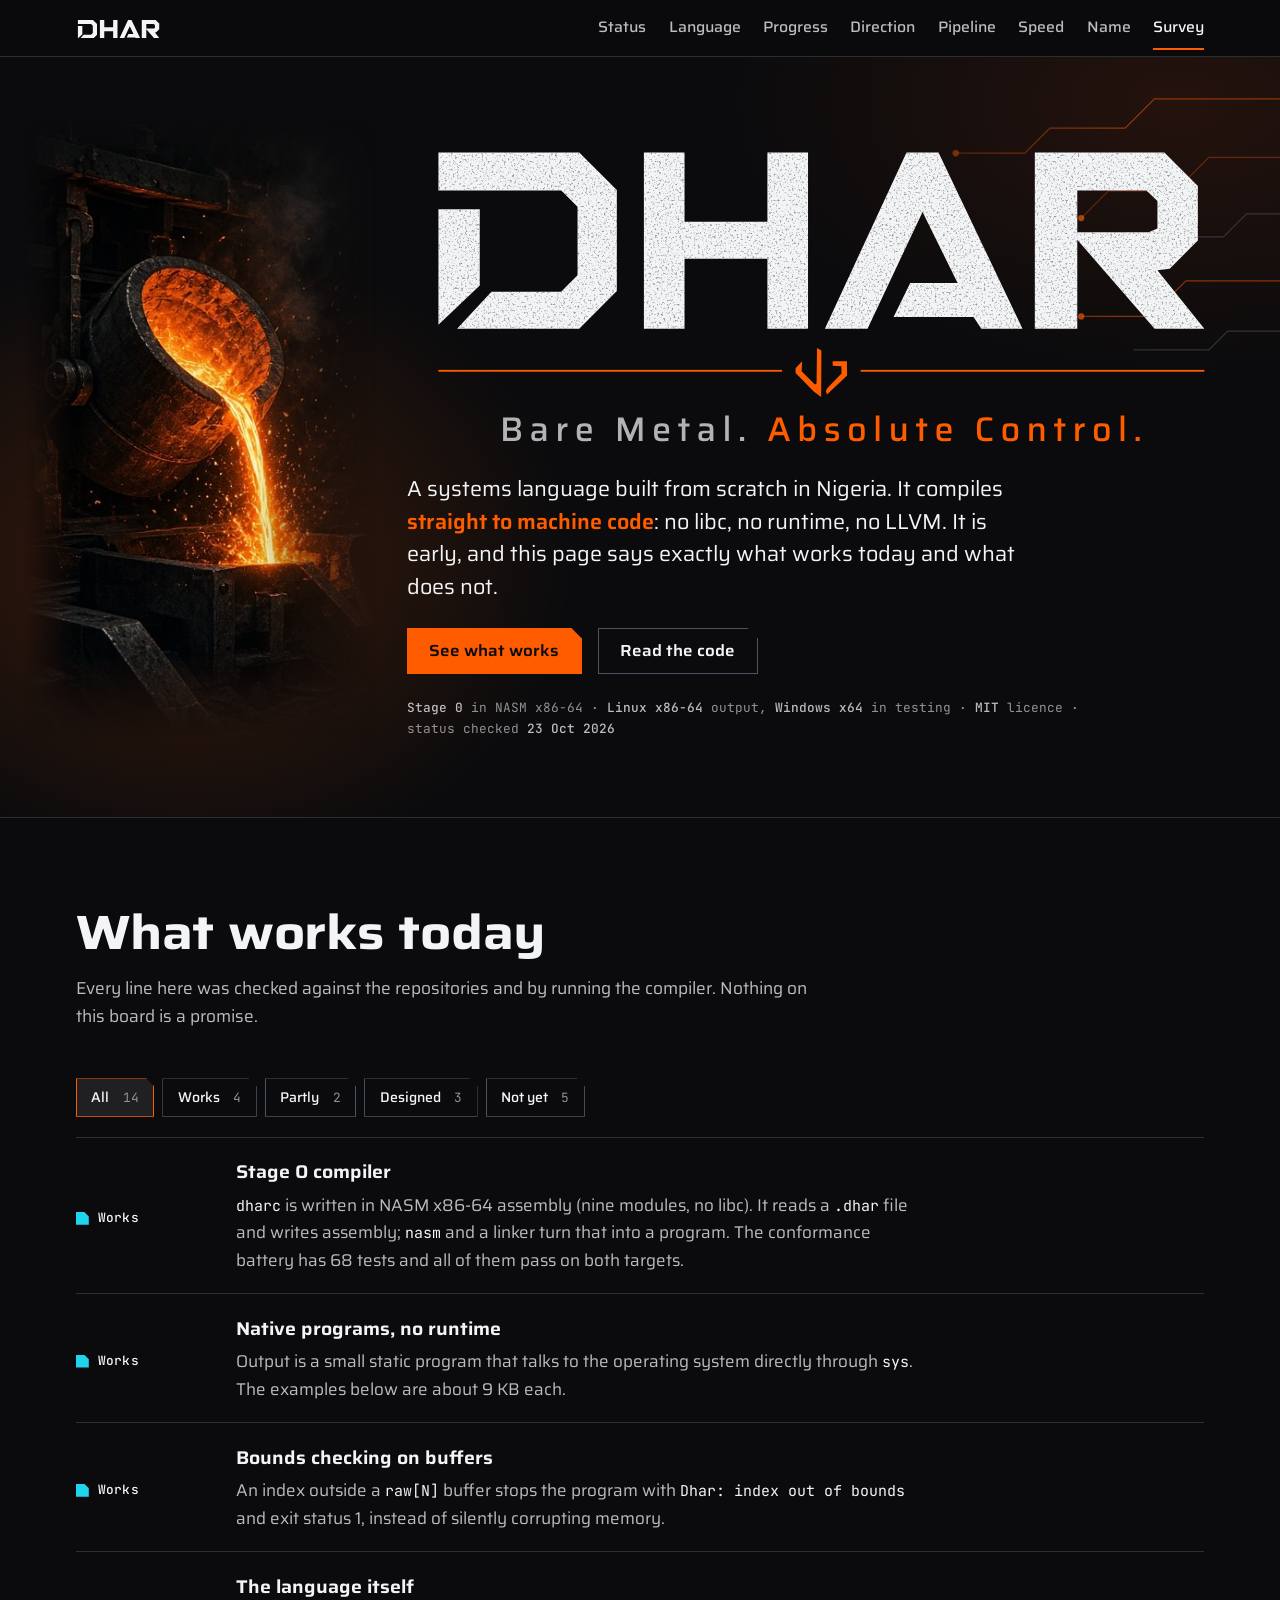
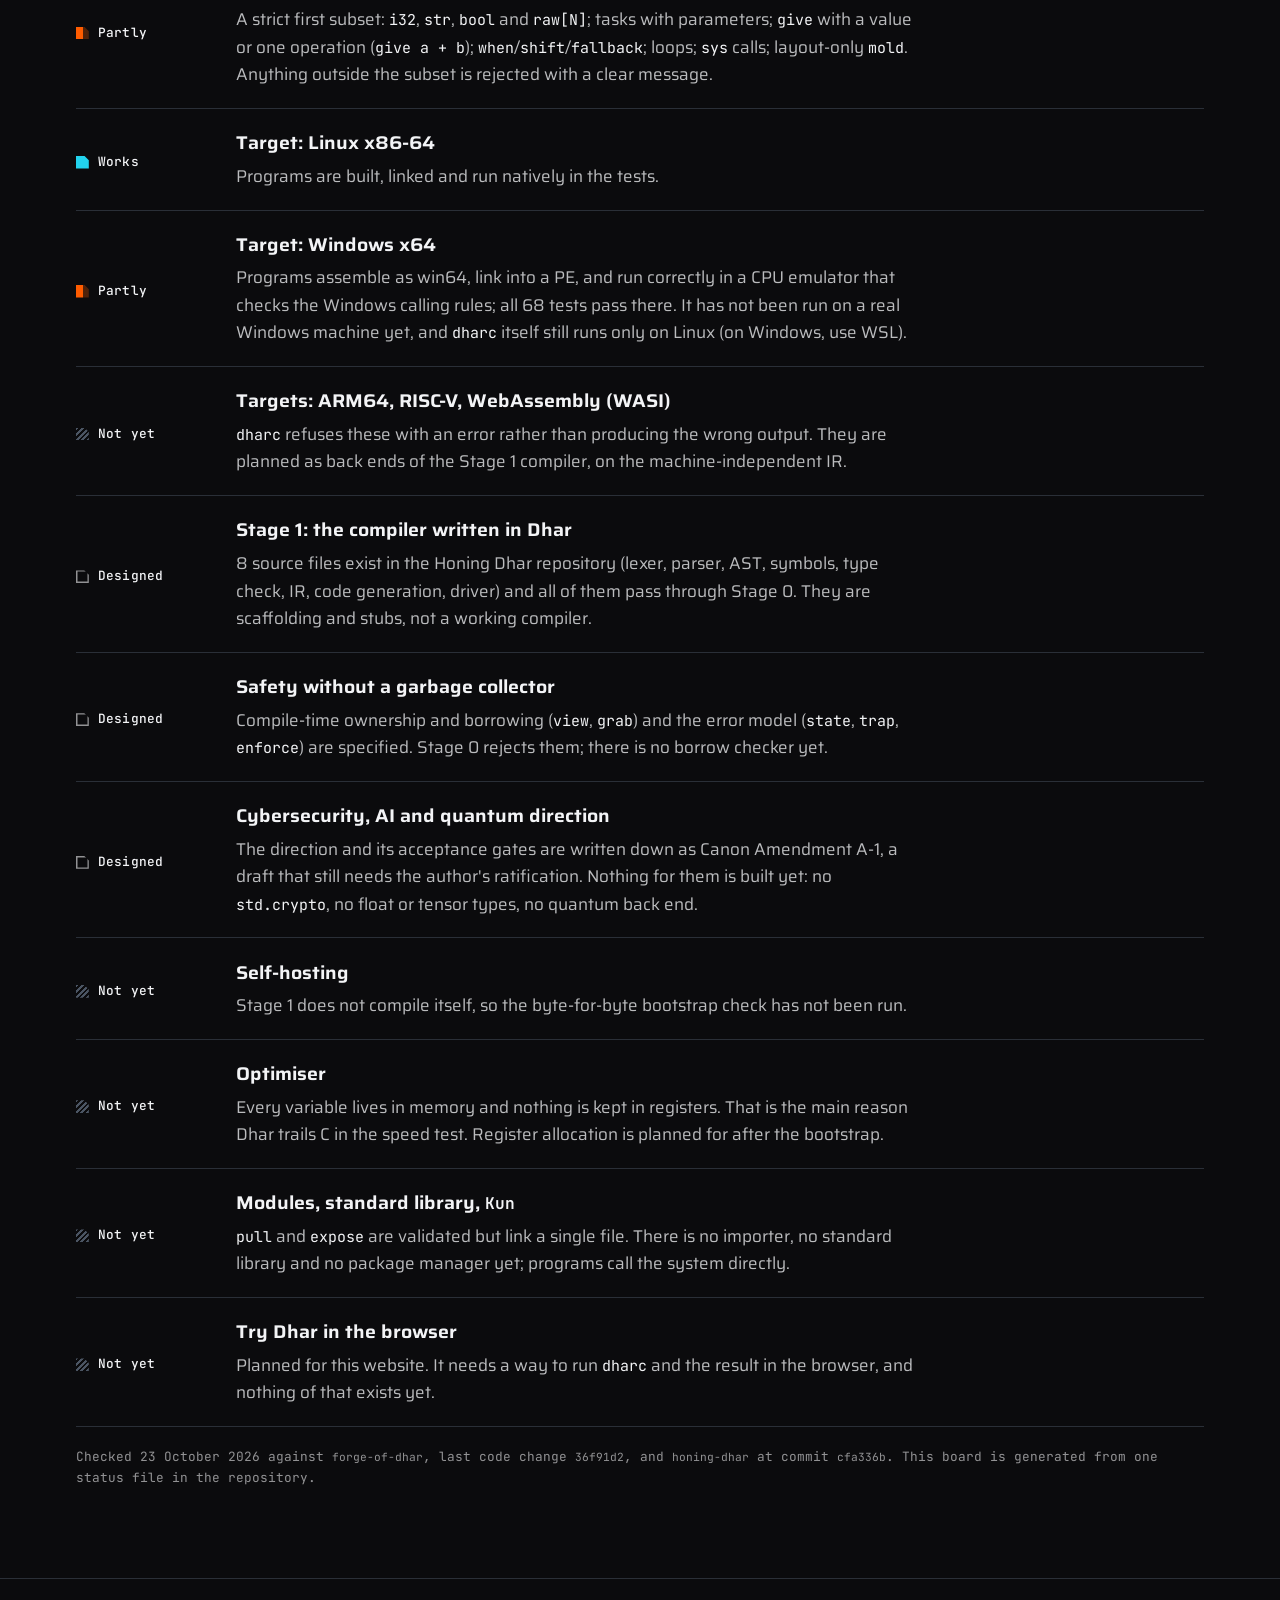
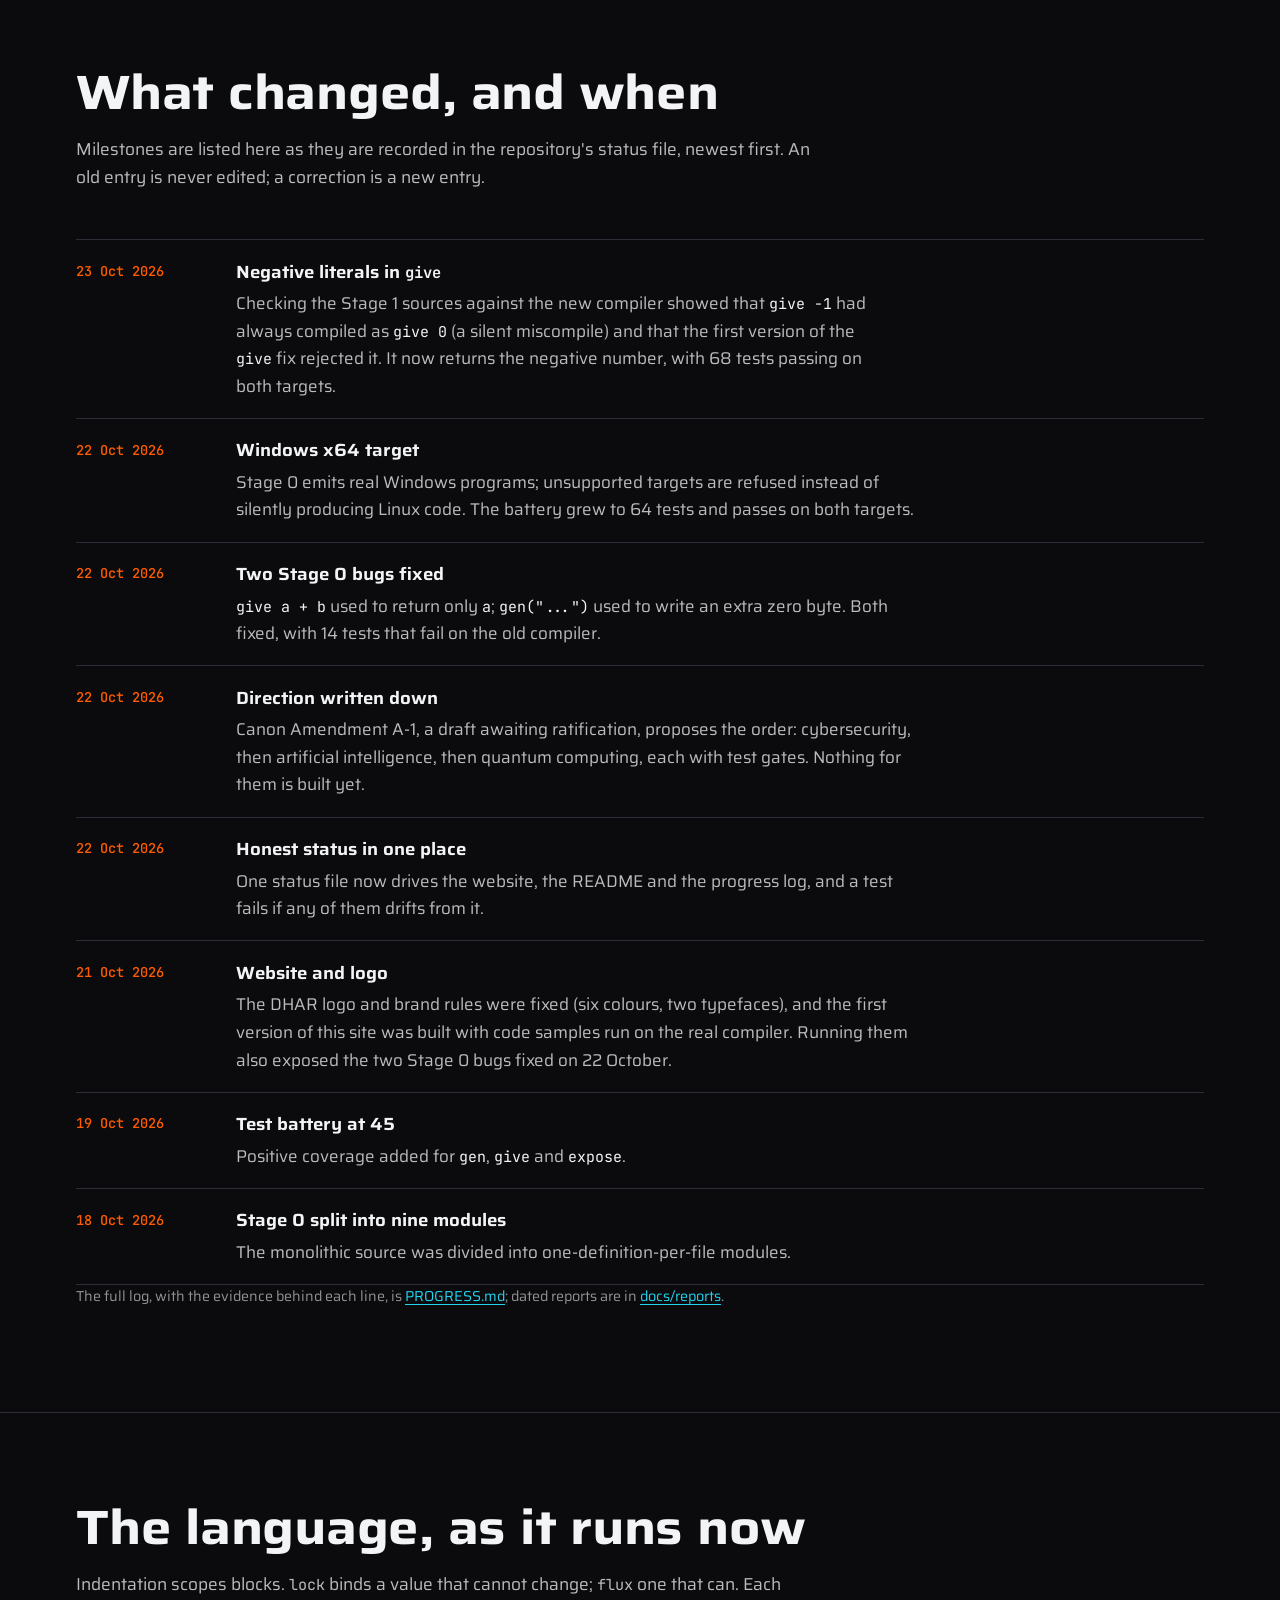
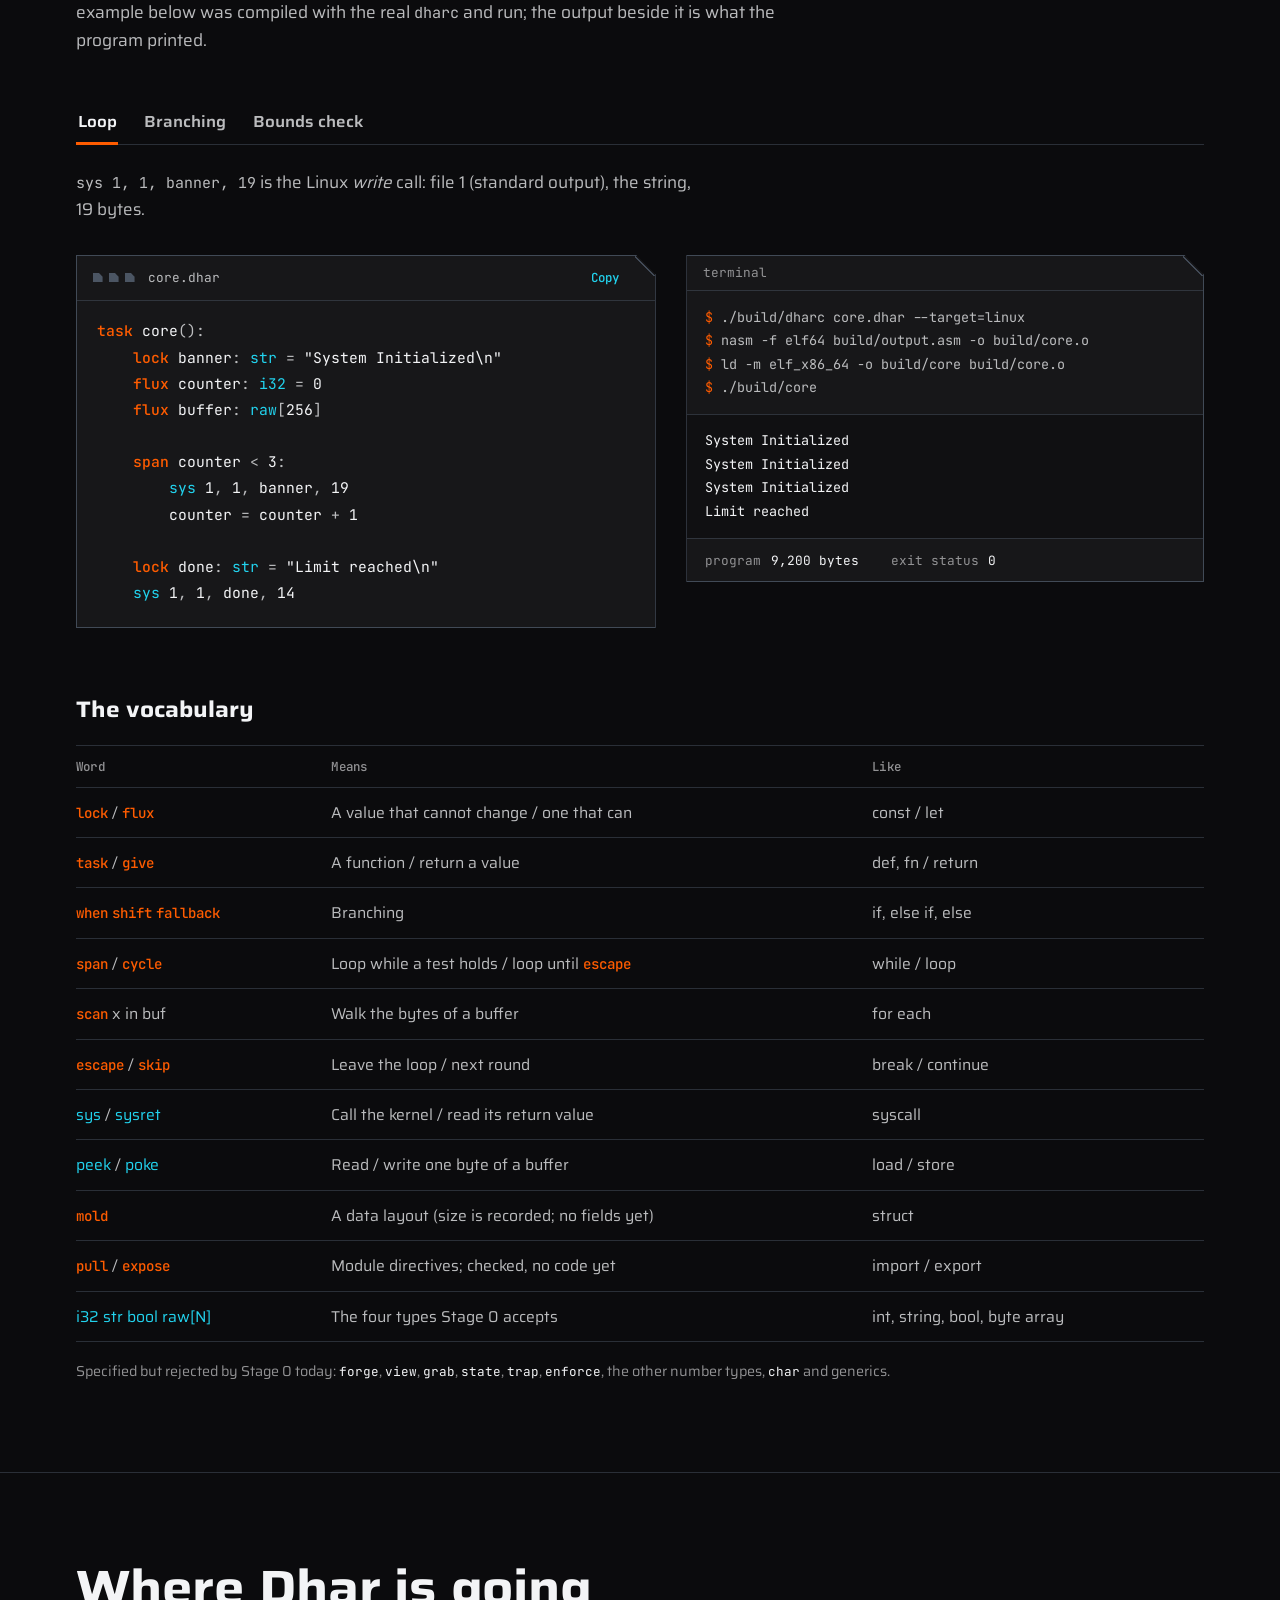
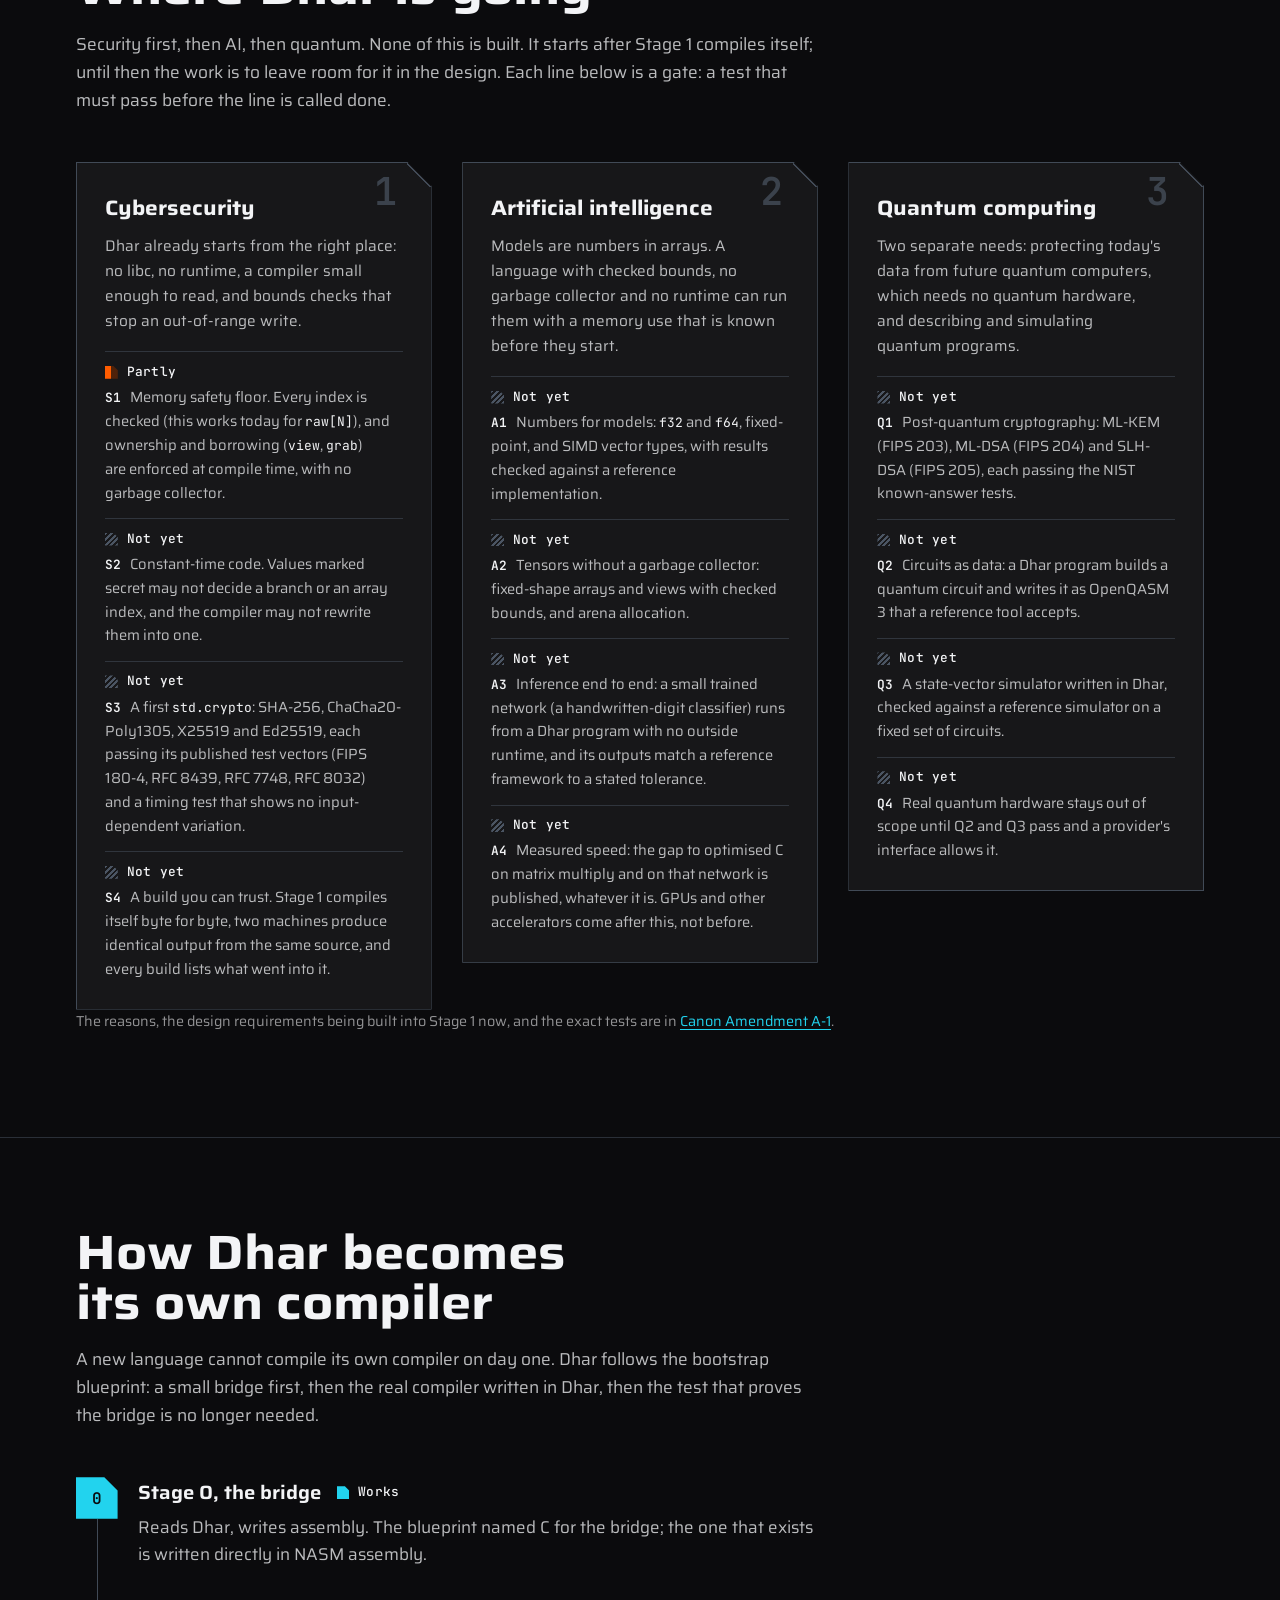
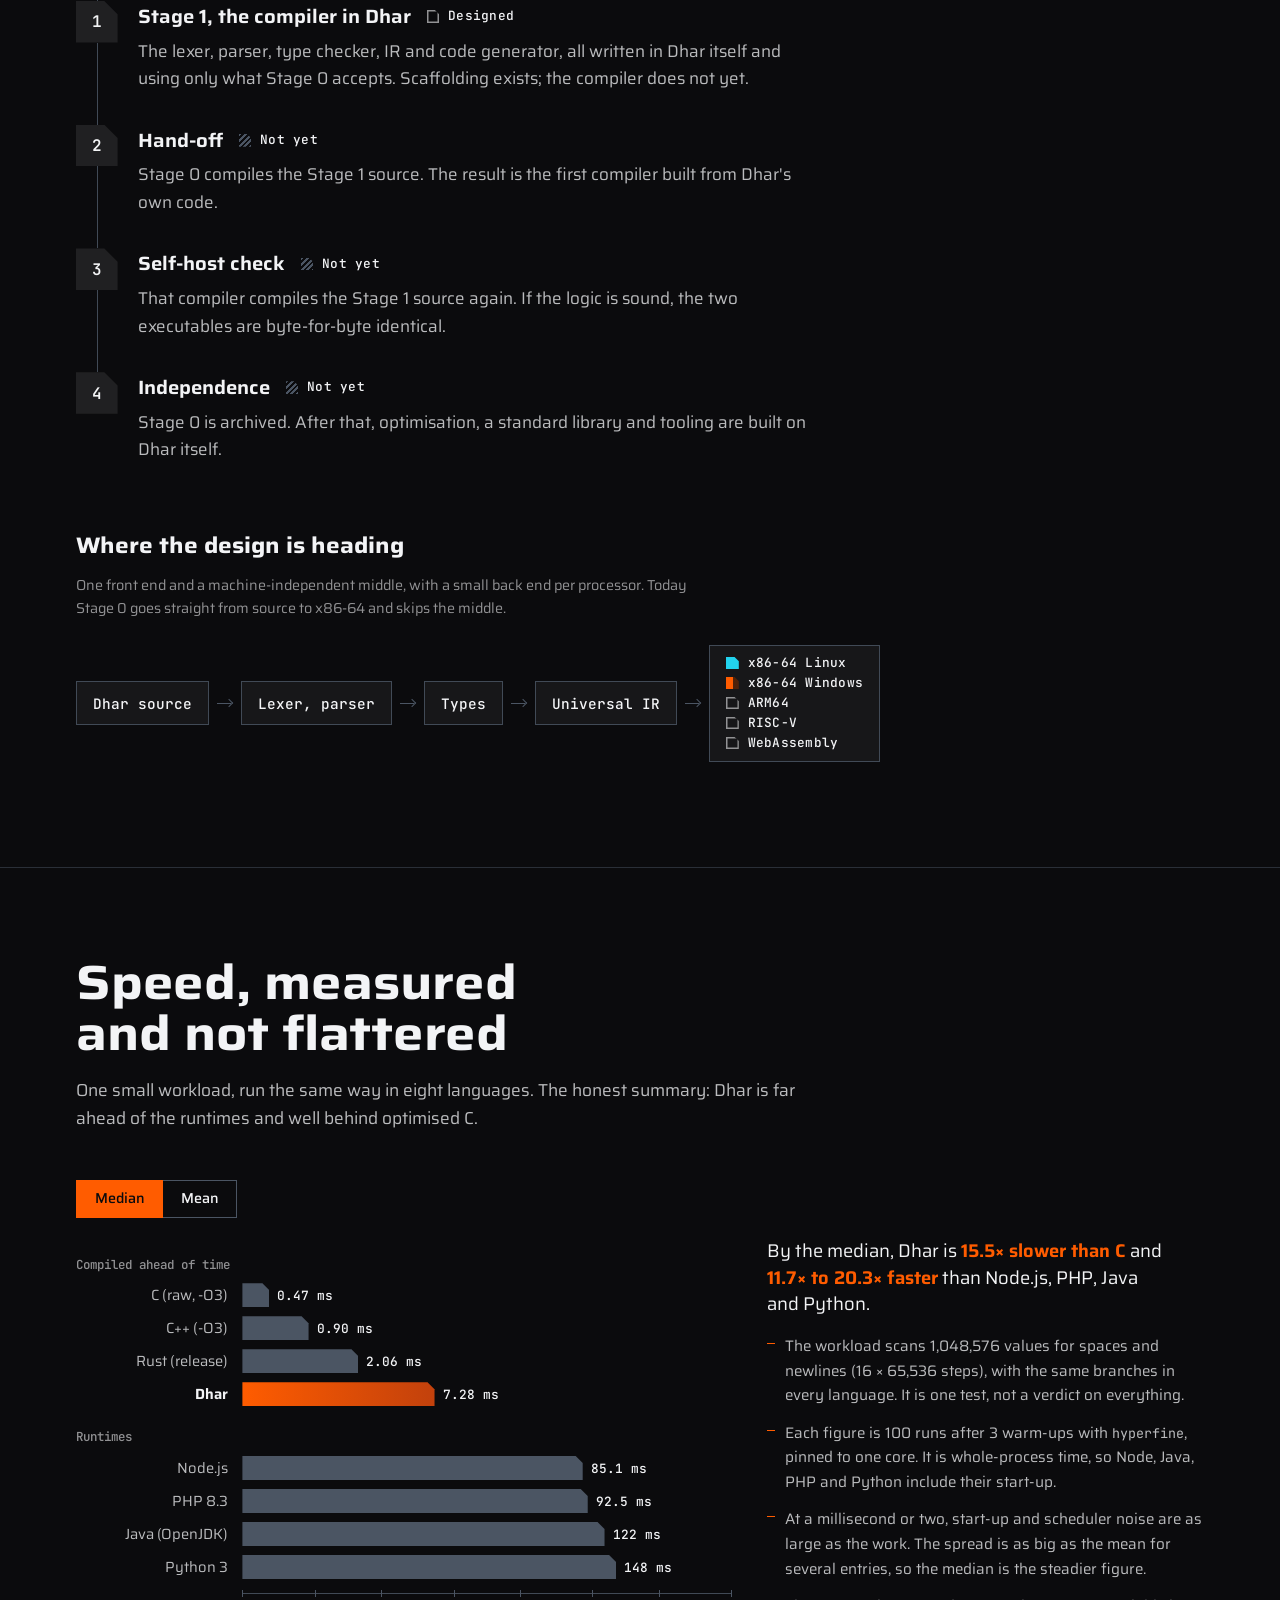
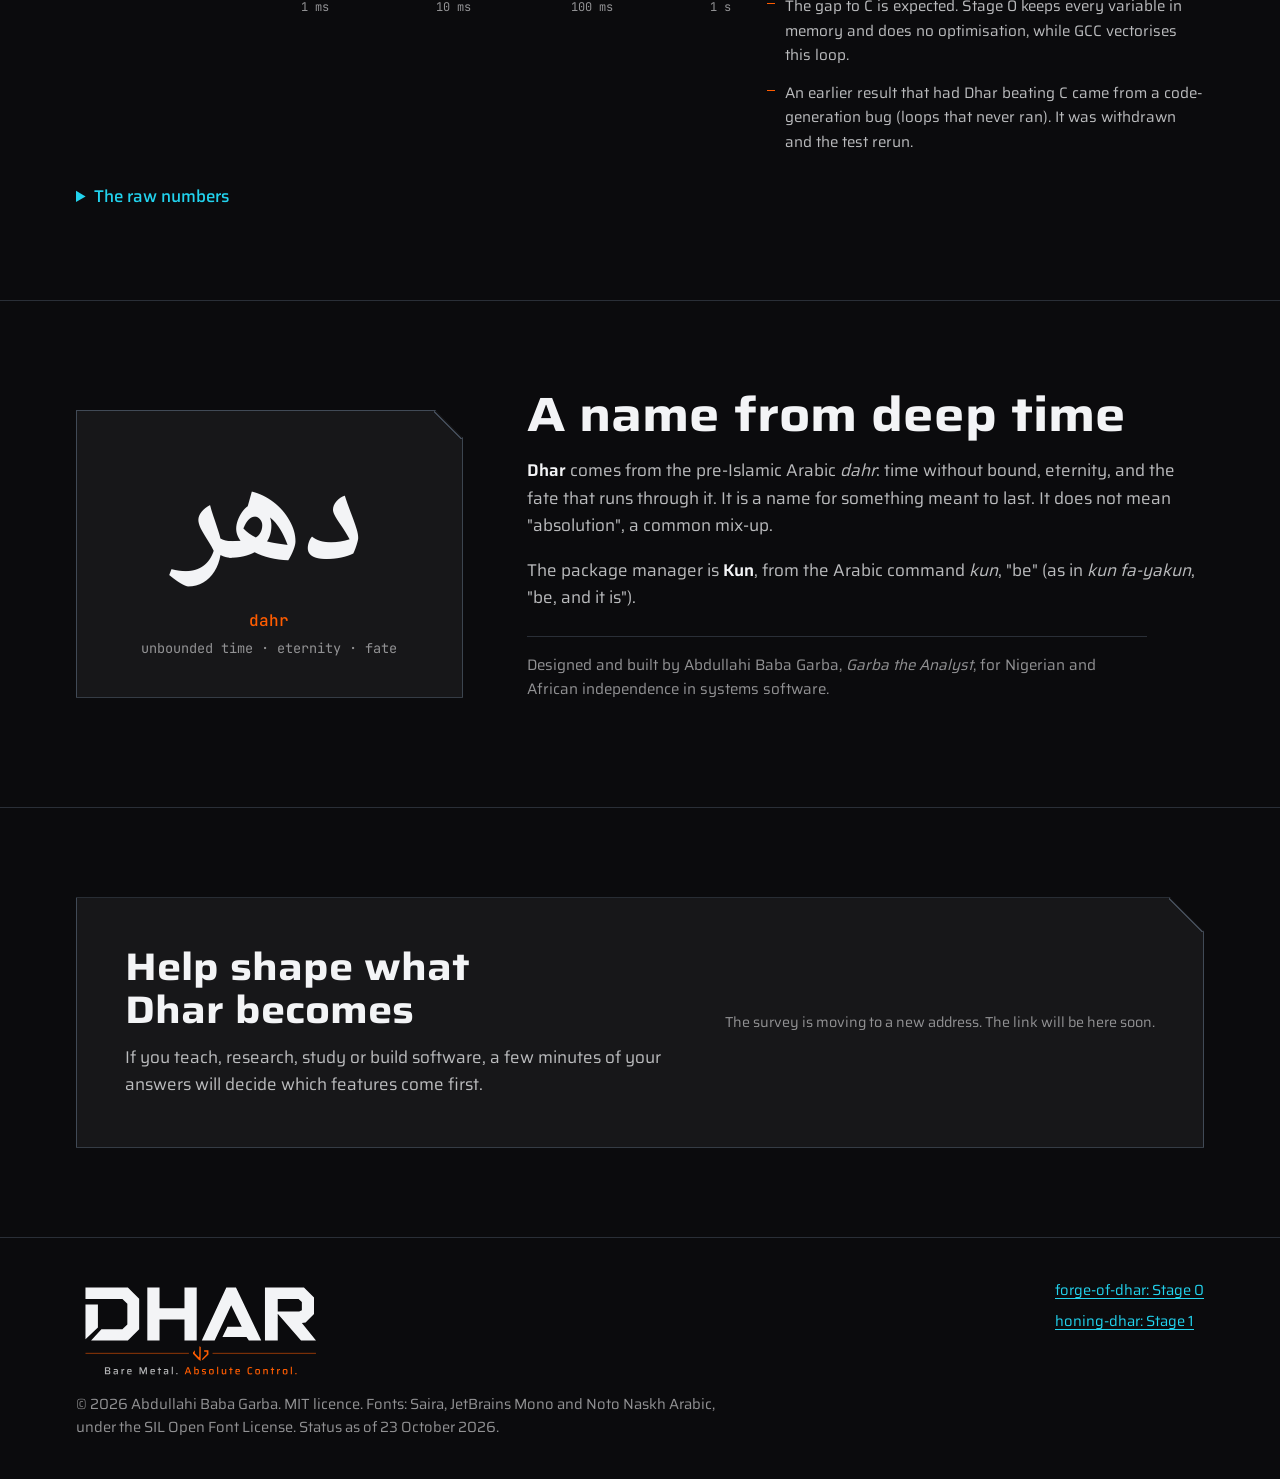
==== public/index.html @ a6c038b1 "Dhar website, Canon documents and progress reports in their own repository The public website (publi" ====
<!doctype html>
<!--
  Dhar website. One page, no framework, no build step needed to view it.

  Files:    assets/site.css   all styling (the six-colour palette lives at the top)
            assets/site.js    tabs, copy buttons, status filter, benchmark chart
            assets/logo/      the logo files (made by tools/build_logo.py)
            assets/fonts/     Saira, JetBrains Mono, Noto Naskh Arabic (SIL OFL)
  The block between the "sprite" markers below is generated: run  python3 tools/sync_sprite.py
  after changing the logo. tools/bundle.py makes a single self-contained file from this page.
  Read docs/BRAND.md before changing colours, fonts or the logo.
-->
<html lang="en">
<head>
<meta charset="utf-8">
<meta name="viewport" content="width=device-width, initial-scale=1, viewport-fit=cover">
<title>Dhar Systems Language</title>
<meta name="description" content="Dhar is a systems language built from scratch in Nigeria. It compiles straight to machine code with no libc, no runtime and no LLVM. This page says plainly what works today and what does not.">
<meta name="theme-color" content="#0B0B0D">
<meta name="color-scheme" content="dark">
<link rel="icon" href="assets/logo/icon.svg" type="image/svg+xml">
<link rel="icon" href="assets/favicon.ico" sizes="48x48">
<link rel="apple-touch-icon" href="assets/apple-touch-icon.png">
<link rel="manifest" href="site.webmanifest">
<meta property="og:title" content="Dhar. Bare Metal. Absolute Control.">
<meta property="og:description" content="A systems language built from scratch in Nigeria. Honest status, real code, real numbers.">
<!-- site:meta:start -->
<meta property="og:image" content="assets/brand/og-image.jpg">
<!-- site:meta:end -->
<meta property="og:type" content="website">
<link rel="preload" href="assets/fonts/saira-latin-wdth-normal.woff2" as="font" type="font/woff2" crossorigin>
<link rel="stylesheet" href="assets/site.css">
</head>
<body>

<!-- sprite:start -->
<svg xmlns="http://www.w3.org/2000/svg" width="0" height="0" style="position:absolute" aria-hidden="true" focusable="false"><symbol id="dhar-logo" viewBox="-14 -14 710.2 288"><path d="M123.9 48.3L123.9 109.3L109.2 124L47.2 124L16.6 157L125.4 157L158.9 123.5L158.9 33.5L125.4 0L0 0L0 33.8L109.4 33.8ZM219.2 157L219.2 94.6L293 94.6L293 157L329.2 157L329.2 0L293 0L293 61.8L219.2 61.8L219.2 0L183 0L183 157ZM344.2 157L382.2 157L431.2 53L462.4 116.3L420.2 116.3L405.4 146.5L476.6 146.5L483.6 157L520.2 157L445.4 0L416.9 0ZM569 77.8L637.9 157L682.2 157L640.4 105L651.4 103.5L676.4 78.5L676.4 30L646.6 0L531.2 0L531.2 157L569 157ZM640.4 67.8L632.6 71L569 71L569 33.8L630.6 33.8L640.4 43.2ZM0 50.7L0 153.4L36.8 118.5L36.8 50.7Z" fill-rule="evenodd" style="fill:var(--logo-ink)"/><rect x="0" y="193.7" width="306.1" height="1.6" style="fill:var(--logo-ember)"/><rect x="376" y="193.7" width="306.2" height="1.6" style="fill:var(--logo-ember)"/><path d="M337.2 174.1L336.8 205.8L335.3 206.6L323.5 194.8L323.9 186.1L318.1 192.2L318.1 196.4L334.3 212.9L340.9 217.8L341.1 176.5ZM363.8 186L351.1 186.1L351.2 190L358.9 190.4L359 197L346.1 210.2L345.1 212.5L346.1 215.6L364 198.6Z" style="fill:var(--logo-ember)"/><path d="M57.6 257V236H67.58Q69.66 236 70.91 236.63Q72.16 237.25 72.74 238.43Q73.32 239.6 73.32 241.28Q73.32 242.68 72.94 243.69Q72.56 244.7 71.76 245.32Q70.97 245.95 69.72 246.23V246.35Q71.18 246.62 72.02 247.29Q72.86 247.97 73.2 249Q73.53 250.04 73.53 251.44Q73.53 252.64 73.26 253.66Q72.98 254.68 72.33 255.41Q71.67 256.15 70.51 256.57Q69.35 257 67.55 257ZM61.05 254.1H66.51Q67.92 254.1 68.68 253.81Q69.44 253.52 69.76 252.83Q70.08 252.15 70.08 250.99Q70.08 249.8 69.75 249.11Q69.41 248.42 68.63 248.13Q67.86 247.84 66.51 247.84H61.05ZM61.05 244.91H66.39Q67.64 244.91 68.39 244.61Q69.14 244.3 69.5 243.65Q69.87 242.99 69.87 241.95Q69.87 240.79 69.57 240.14Q69.26 239.48 68.53 239.2Q67.79 238.93 66.39 238.93H61.05Z M87.56 257.24Q85.97 257.24 84.89 256.82Q83.8 256.39 83.25 255.4Q82.71 254.41 82.71 252.7Q82.71 250.9 83.13 249.84Q83.56 248.79 84.6 248.33Q85.64 247.87 87.53 247.87Q87.83 247.87 88.43 247.89Q89.02 247.9 89.8 247.92Q90.58 247.93 91.36 247.95Q92.14 247.97 92.78 248V247.26Q92.78 246.07 92.63 245.4Q92.47 244.73 92 244.41Q91.53 244.09 90.64 244Q89.76 243.91 88.35 243.91Q87.68 243.91 86.78 243.95Q85.88 244 85.03 244.06Q84.17 244.12 83.71 244.21V241.65Q84.96 241.4 86.46 241.3Q87.96 241.19 89.45 241.19Q91.19 241.19 92.37 241.4Q93.54 241.62 94.27 242.07Q95.01 242.53 95.37 243.26Q95.74 244 95.89 245.02Q96.04 246.04 96.04 247.35V257H93.05L92.93 254.99H92.75Q92.23 255.96 91.36 256.47Q90.49 256.97 89.48 257.11Q88.47 257.24 87.56 257.24ZM88.99 254.62Q89.76 254.62 90.38 254.51Q91.01 254.41 91.48 254.15Q91.95 253.89 92.23 253.43Q92.5 252.91 92.64 252.24Q92.78 251.57 92.78 250.65V250.1H88.32Q87.31 250.1 86.78 250.25Q86.25 250.41 86.06 250.9Q85.88 251.38 85.88 252.39Q85.88 253.34 86.09 253.81Q86.31 254.28 86.99 254.45Q87.68 254.62 88.99 254.62Z M106.53 257V241.43H109.49L109.61 244.24H109.86Q110.25 243.02 110.95 242.35Q111.66 241.68 112.66 241.43Q113.67 241.19 114.95 241.19V244.36Q112.88 244.36 111.76 244.97Q110.65 245.58 110.21 246.91Q109.76 248.24 109.76 250.38V257Z M130.41 257.24Q128.43 257.24 127.12 256.98Q125.8 256.73 125.01 256.13Q124.22 255.53 123.82 254.6Q123.42 253.67 123.3 252.35Q123.18 251.02 123.18 249.25Q123.18 247.14 123.39 245.61Q123.61 244.09 124.28 243.1Q124.95 242.1 126.37 241.65Q127.79 241.19 130.17 241.19Q132.03 241.19 133.22 241.48Q134.41 241.77 135.1 242.38Q135.79 242.99 136.11 243.95Q136.43 244.91 136.52 246.24Q136.61 247.57 136.61 249.25V250.28H126.45Q126.45 251.66 126.57 252.5Q126.69 253.34 127.13 253.78Q127.57 254.22 128.54 254.39Q129.5 254.56 131.15 254.56Q131.85 254.56 132.69 254.53Q133.53 254.5 134.41 254.41Q135.3 254.31 136 254.25V256.79Q135.33 256.91 134.38 257.02Q133.44 257.12 132.4 257.18Q131.36 257.24 130.41 257.24ZM133.5 248.55V247.97Q133.5 246.59 133.33 245.78Q133.16 244.97 132.78 244.56Q132.4 244.15 131.74 244.01Q131.08 243.88 130.11 243.88Q128.89 243.88 128.17 244.04Q127.45 244.21 127.09 244.67Q126.72 245.13 126.58 245.94Q126.45 246.74 126.45 248.06H134.05Z M159.9 257V236H164.6L170.76 251.26H170.92L177.08 236H181.78V257H178.46V241.34H178.33L171.99 257H169.54L163.26 241.34H163.13V257Z M199.29 257.24Q197.3 257.24 195.99 256.98Q194.68 256.73 193.89 256.13Q193.09 255.53 192.7 254.6Q192.3 253.67 192.18 252.35Q192.05 251.02 192.05 249.25Q192.05 247.14 192.27 245.61Q192.48 244.09 193.15 243.1Q193.83 242.1 195.24 241.65Q196.66 241.19 199.04 241.19Q200.91 241.19 202.1 241.48Q203.29 241.77 203.97 242.38Q204.66 242.99 204.98 243.95Q205.3 244.91 205.39 246.24Q205.49 247.57 205.49 249.25V250.28H195.32Q195.32 251.66 195.44 252.5Q195.57 253.34 196.01 253.78Q196.45 254.22 197.41 254.39Q198.37 254.56 200.02 254.56Q200.72 254.56 201.56 254.53Q202.4 254.5 203.29 254.41Q204.17 254.31 204.87 254.25V256.79Q204.2 256.91 203.26 257.02Q202.31 257.12 201.27 257.18Q200.24 257.24 199.29 257.24ZM202.37 248.55V247.97Q202.37 246.59 202.2 245.78Q202.04 244.97 201.65 244.56Q201.27 244.15 200.62 244.01Q199.96 243.88 198.98 243.88Q197.76 243.88 197.05 244.04Q196.33 244.21 195.96 244.67Q195.6 245.13 195.46 245.94Q195.32 246.74 195.32 248.06H202.92Z M216.76 257V244.15H213.65V241.43H216.76V236.92H220V241.43H223.63V244.15H220V257Z M236.41 257.24Q234.82 257.24 233.73 256.82Q232.65 256.39 232.1 255.4Q231.55 254.41 231.55 252.7Q231.55 250.9 231.98 249.84Q232.41 248.79 233.44 248.33Q234.48 247.87 236.37 247.87Q236.68 247.87 237.28 247.89Q237.87 247.9 238.65 247.92Q239.43 247.93 240.21 247.95Q240.98 247.97 241.62 248V247.26Q241.62 246.07 241.47 245.4Q241.32 244.73 240.85 244.41Q240.37 244.09 239.49 244Q238.6 243.91 237.2 243.91Q236.53 243.91 235.63 243.95Q234.73 244 233.87 244.06Q233.02 244.12 232.56 244.21V241.65Q233.81 241.4 235.31 241.3Q236.8 241.19 238.3 241.19Q240.04 241.19 241.21 241.4Q242.39 241.62 243.12 242.07Q243.85 242.53 244.22 243.26Q244.59 244 244.74 245.02Q244.89 246.04 244.89 247.35V257H241.9L241.78 254.99H241.59Q241.08 255.96 240.21 256.47Q239.34 256.97 238.33 257.11Q237.32 257.24 236.41 257.24ZM237.84 254.62Q238.6 254.62 239.23 254.51Q239.85 254.41 240.33 254.15Q240.8 253.89 241.08 253.43Q241.35 252.91 241.49 252.24Q241.62 251.57 241.62 250.65V250.1H237.17Q236.16 250.1 235.63 250.25Q235.09 250.41 234.91 250.9Q234.73 251.38 234.73 252.39Q234.73 253.34 234.94 253.81Q235.15 254.28 235.84 254.45Q236.53 254.62 237.84 254.62Z M255.38 257V234.32H258.61V257Z M268.64 257V253.49H272.3V257Z" style="fill:var(--logo-tag);fill-opacity:var(--logo-tag-opacity,1)"/><path d="M293.61 257 301.11 236H305.63L313.14 257H309.57L307.74 251.81H298.89L297.09 257ZM299.86 248.88H306.73L303.37 239.33H303.22Z M330.04 257.24Q329.06 257.24 328.13 257.08Q327.2 256.91 326.43 256.42Q325.67 255.93 325.18 254.95H324.97L324.88 257H321.89V234.32H325.12V243.26H325.3Q325.76 242.44 326.48 242Q327.2 241.56 328.11 241.37Q329.03 241.19 330.13 241.19Q331.68 241.19 332.72 241.59Q333.76 241.98 334.38 242.88Q335.01 243.78 335.3 245.32Q335.59 246.87 335.59 249.22Q335.59 251.57 335.29 253.11Q334.98 254.65 334.34 255.55Q333.7 256.45 332.65 256.85Q331.59 257.24 330.04 257.24ZM328.69 254.38Q329.91 254.38 330.63 254.21Q331.35 254.04 331.71 253.52Q332.08 253 332.2 251.98Q332.32 250.96 332.32 249.22Q332.32 247.48 332.2 246.45Q332.08 245.43 331.71 244.93Q331.35 244.42 330.63 244.26Q329.91 244.09 328.69 244.09Q327.5 244.09 326.78 244.36Q326.07 244.64 325.73 245.28Q325.33 245.95 325.23 246.91Q325.12 247.87 325.12 249.22Q325.12 250.53 325.23 251.52Q325.33 252.51 325.7 253.15Q326.07 253.8 326.78 254.09Q327.5 254.38 328.69 254.38Z M350.9 257.24Q349.98 257.24 348.93 257.18Q347.88 257.12 346.87 257.03Q345.86 256.94 345.07 256.82V254.25Q345.59 254.28 346.24 254.34Q346.9 254.41 347.63 254.44Q348.36 254.47 349.07 254.5Q349.77 254.53 350.44 254.53Q351.91 254.53 352.56 254.34Q353.22 254.16 353.42 253.72Q353.61 253.28 353.61 252.57Q353.61 251.78 353.48 251.41Q353.34 251.05 352.97 250.93Q352.61 250.8 351.84 250.71L348.06 250.25Q346.59 250.1 345.85 249.57Q345.1 249.03 344.84 248.1Q344.58 247.17 344.58 245.83Q344.58 244.27 345.02 243.34Q345.46 242.41 346.27 241.95Q347.08 241.49 348.24 241.34Q349.4 241.19 350.78 241.19Q351.63 241.19 352.56 241.25Q353.49 241.31 354.36 241.42Q355.23 241.52 355.87 241.65V244.21Q355.14 244.12 354.29 244.06Q353.43 244 352.59 243.95Q351.75 243.91 350.99 243.91Q349.86 243.91 349.13 244.01Q348.4 244.12 348.04 244.5Q347.69 244.88 347.69 245.8Q347.69 246.5 347.8 246.85Q347.91 247.2 348.26 247.34Q348.61 247.48 349.34 247.57L353.43 248.06Q354.59 248.18 355.31 248.53Q356.03 248.88 356.38 249.78Q356.73 250.68 356.73 252.51Q356.73 254.04 356.35 254.97Q355.96 255.9 355.2 256.4Q354.44 256.91 353.36 257.08Q352.27 257.24 350.9 257.24Z M372.68 257.24Q370.72 257.24 369.43 257Q368.13 256.76 367.38 256.22Q366.63 255.69 366.28 254.77Q365.93 253.86 365.82 252.48Q365.72 251.11 365.72 249.19Q365.72 247.29 365.82 245.92Q365.93 244.55 366.28 243.63Q366.63 242.72 367.38 242.18Q368.13 241.65 369.43 241.42Q370.72 241.19 372.68 241.19Q374.66 241.19 375.96 241.42Q377.25 241.65 378 242.18Q378.75 242.72 379.1 243.63Q379.45 244.55 379.56 245.92Q379.67 247.29 379.67 249.19Q379.67 251.11 379.56 252.48Q379.45 253.86 379.1 254.77Q378.75 255.69 378 256.22Q377.25 256.76 375.96 257Q374.66 257.24 372.68 257.24ZM372.68 254.53Q374.08 254.53 374.84 254.34Q375.61 254.16 375.93 253.61Q376.25 253.06 376.32 251.99Q376.4 250.93 376.4 249.19Q376.4 247.45 376.32 246.39Q376.25 245.34 375.93 244.79Q375.61 244.24 374.84 244.07Q374.08 243.91 372.68 243.91Q371.3 243.91 370.54 244.07Q369.78 244.24 369.46 244.79Q369.14 245.34 369.06 246.39Q368.98 247.45 368.98 249.19Q368.98 250.93 369.06 251.99Q369.14 253.06 369.46 253.61Q369.78 254.16 370.54 254.34Q371.3 254.53 372.68 254.53Z M389.54 257V234.32H392.78V257Z M408.36 257.24Q406.74 257.24 405.72 256.86Q404.7 256.48 404.16 255.72Q403.63 254.95 403.44 253.83Q403.26 252.7 403.26 251.17V241.43H406.5V249.89Q406.5 251.41 406.6 252.31Q406.71 253.22 407.05 253.66Q407.38 254.1 408.04 254.22Q408.69 254.34 409.79 254.34Q411.01 254.34 411.75 254.04Q412.48 253.73 412.83 253.12Q413.18 252.51 413.27 251.6Q413.36 250.68 413.36 249.46V241.43H416.63V257H413.64L413.52 254.92H413.3Q412.97 255.66 412.34 256.18Q411.72 256.69 410.74 256.97Q409.76 257.24 408.36 257.24Z M428.52 257V244.15H425.41V241.43H428.52V236.92H431.75V241.43H435.39V244.15H431.75V257Z M450.82 257.24Q448.83 257.24 447.52 256.98Q446.21 256.73 445.41 256.13Q444.62 255.53 444.22 254.6Q443.83 253.67 443.7 252.35Q443.58 251.02 443.58 249.25Q443.58 247.14 443.8 245.61Q444.01 244.09 444.68 243.1Q445.35 242.1 446.77 241.65Q448.19 241.19 450.57 241.19Q452.43 241.19 453.62 241.48Q454.81 241.77 455.5 242.38Q456.19 242.99 456.51 243.95Q456.83 244.91 456.92 246.24Q457.01 247.57 457.01 249.25V250.28H446.85Q446.85 251.66 446.97 252.5Q447.09 253.34 447.53 253.78Q447.98 254.22 448.94 254.39Q449.9 254.56 451.55 254.56Q452.25 254.56 453.09 254.53Q453.93 254.5 454.81 254.41Q455.7 254.31 456.4 254.25V256.79Q455.73 256.91 454.78 257.02Q453.84 257.12 452.8 257.18Q451.76 257.24 450.82 257.24ZM453.9 248.55V247.97Q453.9 246.59 453.73 245.78Q453.56 244.97 453.18 244.56Q452.8 244.15 452.14 244.01Q451.49 243.88 450.51 243.88Q449.29 243.88 448.57 244.04Q447.86 244.21 447.49 244.67Q447.12 245.13 446.99 245.94Q446.85 246.74 446.85 248.06H454.45Z M488.21 257.24Q485.95 257.24 484.42 256.95Q482.9 256.66 481.93 255.96Q480.97 255.26 480.47 254.05Q479.97 252.85 479.78 250.99Q479.6 249.12 479.6 246.5Q479.6 243.88 479.78 242.01Q479.97 240.15 480.47 238.95Q480.97 237.74 481.93 237.04Q482.9 236.34 484.42 236.05Q485.95 235.76 488.21 235.76Q489.09 235.76 490.02 235.82Q490.95 235.88 491.81 235.98Q492.66 236.09 493.27 236.24V238.99Q492.51 238.9 491.76 238.82Q491.01 238.75 490.31 238.72Q489.61 238.69 489.09 238.69Q487.41 238.69 486.31 238.81Q485.22 238.93 484.56 239.36Q483.9 239.78 483.58 240.62Q483.26 241.46 483.16 242.9Q483.05 244.33 483.05 246.5Q483.05 248.64 483.16 250.09Q483.26 251.54 483.58 252.38Q483.9 253.22 484.56 253.64Q485.22 254.07 486.31 254.19Q487.41 254.31 489.09 254.31Q490.1 254.31 491.3 254.22Q492.51 254.13 493.4 254.01V256.82Q492.72 256.94 491.82 257.03Q490.92 257.12 489.99 257.18Q489.06 257.24 488.21 257.24Z M509.41 257.24Q507.45 257.24 506.15 257Q504.86 256.76 504.11 256.22Q503.36 255.69 503.01 254.77Q502.66 253.86 502.55 252.48Q502.45 251.11 502.45 249.19Q502.45 247.29 502.55 245.92Q502.66 244.55 503.01 243.63Q503.36 242.72 504.11 242.18Q504.86 241.65 506.15 241.42Q507.45 241.19 509.41 241.19Q511.39 241.19 512.69 241.42Q513.98 241.65 514.73 242.18Q515.48 242.72 515.83 243.63Q516.18 244.55 516.29 245.92Q516.4 247.29 516.4 249.19Q516.4 251.11 516.29 252.48Q516.18 253.86 515.83 254.77Q515.48 255.69 514.73 256.22Q513.98 256.76 512.69 257Q511.39 257.24 509.41 257.24ZM509.41 254.53Q510.81 254.53 511.57 254.34Q512.34 254.16 512.66 253.61Q512.98 253.06 513.05 251.99Q513.13 250.93 513.13 249.19Q513.13 247.45 513.05 246.39Q512.98 245.34 512.66 244.79Q512.34 244.24 511.57 244.07Q510.81 243.91 509.41 243.91Q508.03 243.91 507.27 244.07Q506.51 244.24 506.19 244.79Q505.86 245.34 505.79 246.39Q505.71 247.45 505.71 249.19Q505.71 250.93 505.79 251.99Q505.86 253.06 506.19 253.61Q506.51 254.16 507.27 254.34Q508.03 254.53 509.41 254.53Z M526.27 257V241.43H529.26L529.35 243.51H529.6Q529.96 242.75 530.57 242.24Q531.18 241.74 532.16 241.46Q533.14 241.19 534.54 241.19Q536.19 241.19 537.2 241.57Q538.2 241.95 538.72 242.72Q539.24 243.48 539.44 244.61Q539.64 245.74 539.64 247.26V257H536.37V248.55Q536.37 247.02 536.27 246.12Q536.16 245.22 535.82 244.78Q535.49 244.33 534.83 244.21Q534.17 244.09 533.08 244.09Q531.86 244.09 531.14 244.39Q530.42 244.7 530.07 245.31Q529.72 245.92 529.61 246.84Q529.5 247.75 529.5 248.97V257Z M551.53 257V244.15H548.41V241.43H551.53V236.92H554.76V241.43H558.4V244.15H554.76V257Z M567.2 257V241.43H570.16L570.28 244.24H570.53Q570.92 243.02 571.63 242.35Q572.33 241.68 573.34 241.43Q574.34 241.19 575.63 241.19V244.36Q573.55 244.36 572.44 244.97Q571.32 245.58 570.88 246.91Q570.44 248.24 570.44 250.38V257Z M590.81 257.24Q588.86 257.24 587.56 257Q586.26 256.76 585.51 256.22Q584.77 255.69 584.42 254.77Q584.07 253.86 583.96 252.48Q583.85 251.11 583.85 249.19Q583.85 247.29 583.96 245.92Q584.07 244.55 584.42 243.63Q584.77 242.72 585.51 242.18Q586.26 241.65 587.56 241.42Q588.86 241.19 590.81 241.19Q592.79 241.19 594.09 241.42Q595.39 241.65 596.14 242.18Q596.88 242.72 597.24 243.63Q597.59 244.55 597.69 245.92Q597.8 247.29 597.8 249.19Q597.8 251.11 597.69 252.48Q597.59 253.86 597.24 254.77Q596.88 255.69 596.14 256.22Q595.39 256.76 594.09 257Q592.79 257.24 590.81 257.24ZM590.81 254.53Q592.21 254.53 592.98 254.34Q593.74 254.16 594.06 253.61Q594.38 253.06 594.46 251.99Q594.53 250.93 594.53 249.19Q594.53 247.45 594.46 246.39Q594.38 245.34 594.06 244.79Q593.74 244.24 592.98 244.07Q592.21 243.91 590.81 243.91Q589.44 243.91 588.67 244.07Q587.91 244.24 587.59 244.79Q587.27 245.34 587.19 246.39Q587.12 247.45 587.12 249.19Q587.12 250.93 587.19 251.99Q587.27 253.06 587.59 253.61Q587.91 254.16 588.67 254.34Q589.44 254.53 590.81 254.53Z M607.67 257V234.32H610.91V257Z M620.94 257V253.49H624.6V257Z" style="fill:var(--logo-ember)"/></symbol><symbol id="dhar-lockup-word" viewBox="-14 -14 710.2 288"><path d="M123.9 48.3L123.9 109.3L109.2 124L47.2 124L16.6 157L125.4 157L158.9 123.5L158.9 33.5L125.4 0L0 0L0 33.8L109.4 33.8ZM219.2 157L219.2 94.6L293 94.6L293 157L329.2 157L329.2 0L293 0L293 61.8L219.2 61.8L219.2 0L183 0L183 157ZM344.2 157L382.2 157L431.2 53L462.4 116.3L420.2 116.3L405.4 146.5L476.6 146.5L483.6 157L520.2 157L445.4 0L416.9 0ZM569 77.8L637.9 157L682.2 157L640.4 105L651.4 103.5L676.4 78.5L676.4 30L646.6 0L531.2 0L531.2 157L569 157ZM640.4 67.8L632.6 71L569 71L569 33.8L630.6 33.8L640.4 43.2ZM0 50.7L0 153.4L36.8 118.5L36.8 50.7Z" fill-rule="evenodd" style="fill:var(--logo-ink)"/></symbol><symbol id="dhar-lockup-rest" viewBox="-14 -14 710.2 288"><rect x="0" y="193.7" width="306.1" height="1.6" style="fill:var(--logo-ember)"/><rect x="376" y="193.7" width="306.2" height="1.6" style="fill:var(--logo-ember)"/><path d="M337.2 174.1L336.8 205.8L335.3 206.6L323.5 194.8L323.9 186.1L318.1 192.2L318.1 196.4L334.3 212.9L340.9 217.8L341.1 176.5ZM363.8 186L351.1 186.1L351.2 190L358.9 190.4L359 197L346.1 210.2L345.1 212.5L346.1 215.6L364 198.6Z" style="fill:var(--logo-ember)"/><path d="M57.6 257V236H67.58Q69.66 236 70.91 236.63Q72.16 237.25 72.74 238.43Q73.32 239.6 73.32 241.28Q73.32 242.68 72.94 243.69Q72.56 244.7 71.76 245.32Q70.97 245.95 69.72 246.23V246.35Q71.18 246.62 72.02 247.29Q72.86 247.97 73.2 249Q73.53 250.04 73.53 251.44Q73.53 252.64 73.26 253.66Q72.98 254.68 72.33 255.41Q71.67 256.15 70.51 256.57Q69.35 257 67.55 257ZM61.05 254.1H66.51Q67.92 254.1 68.68 253.81Q69.44 253.52 69.76 252.83Q70.08 252.15 70.08 250.99Q70.08 249.8 69.75 249.11Q69.41 248.42 68.63 248.13Q67.86 247.84 66.51 247.84H61.05ZM61.05 244.91H66.39Q67.64 244.91 68.39 244.61Q69.14 244.3 69.5 243.65Q69.87 242.99 69.87 241.95Q69.87 240.79 69.57 240.14Q69.26 239.48 68.53 239.2Q67.79 238.93 66.39 238.93H61.05Z M87.56 257.24Q85.97 257.24 84.89 256.82Q83.8 256.39 83.25 255.4Q82.71 254.41 82.71 252.7Q82.71 250.9 83.13 249.84Q83.56 248.79 84.6 248.33Q85.64 247.87 87.53 247.87Q87.83 247.87 88.43 247.89Q89.02 247.9 89.8 247.92Q90.58 247.93 91.36 247.95Q92.14 247.97 92.78 248V247.26Q92.78 246.07 92.63 245.4Q92.47 244.73 92 244.41Q91.53 244.09 90.64 244Q89.76 243.91 88.35 243.91Q87.68 243.91 86.78 243.95Q85.88 244 85.03 244.06Q84.17 244.12 83.71 244.21V241.65Q84.96 241.4 86.46 241.3Q87.96 241.19 89.45 241.19Q91.19 241.19 92.37 241.4Q93.54 241.62 94.27 242.07Q95.01 242.53 95.37 243.26Q95.74 244 95.89 245.02Q96.04 246.04 96.04 247.35V257H93.05L92.93 254.99H92.75Q92.23 255.96 91.36 256.47Q90.49 256.97 89.48 257.11Q88.47 257.24 87.56 257.24ZM88.99 254.62Q89.76 254.62 90.38 254.51Q91.01 254.41 91.48 254.15Q91.95 253.89 92.23 253.43Q92.5 252.91 92.64 252.24Q92.78 251.57 92.78 250.65V250.1H88.32Q87.31 250.1 86.78 250.25Q86.25 250.41 86.06 250.9Q85.88 251.38 85.88 252.39Q85.88 253.34 86.09 253.81Q86.31 254.28 86.99 254.45Q87.68 254.62 88.99 254.62Z M106.53 257V241.43H109.49L109.61 244.24H109.86Q110.25 243.02 110.95 242.35Q111.66 241.68 112.66 241.43Q113.67 241.19 114.95 241.19V244.36Q112.88 244.36 111.76 244.97Q110.65 245.58 110.21 246.91Q109.76 248.24 109.76 250.38V257Z M130.41 257.24Q128.43 257.24 127.12 256.98Q125.8 256.73 125.01 256.13Q124.22 255.53 123.82 254.6Q123.42 253.67 123.3 252.35Q123.18 251.02 123.18 249.25Q123.18 247.14 123.39 245.61Q123.61 244.09 124.28 243.1Q124.95 242.1 126.37 241.65Q127.79 241.19 130.17 241.19Q132.03 241.19 133.22 241.48Q134.41 241.77 135.1 242.38Q135.79 242.99 136.11 243.95Q136.43 244.91 136.52 246.24Q136.61 247.57 136.61 249.25V250.28H126.45Q126.45 251.66 126.57 252.5Q126.69 253.34 127.13 253.78Q127.57 254.22 128.54 254.39Q129.5 254.56 131.15 254.56Q131.85 254.56 132.69 254.53Q133.53 254.5 134.41 254.41Q135.3 254.31 136 254.25V256.79Q135.33 256.91 134.38 257.02Q133.44 257.12 132.4 257.18Q131.36 257.24 130.41 257.24ZM133.5 248.55V247.97Q133.5 246.59 133.33 245.78Q133.16 244.97 132.78 244.56Q132.4 244.15 131.74 244.01Q131.08 243.88 130.11 243.88Q128.89 243.88 128.17 244.04Q127.45 244.21 127.09 244.67Q126.72 245.13 126.58 245.94Q126.45 246.74 126.45 248.06H134.05Z M159.9 257V236H164.6L170.76 251.26H170.92L177.08 236H181.78V257H178.46V241.34H178.33L171.99 257H169.54L163.26 241.34H163.13V257Z M199.29 257.24Q197.3 257.24 195.99 256.98Q194.68 256.73 193.89 256.13Q193.09 255.53 192.7 254.6Q192.3 253.67 192.18 252.35Q192.05 251.02 192.05 249.25Q192.05 247.14 192.27 245.61Q192.48 244.09 193.15 243.1Q193.83 242.1 195.24 241.65Q196.66 241.19 199.04 241.19Q200.91 241.19 202.1 241.48Q203.29 241.77 203.97 242.38Q204.66 242.99 204.98 243.95Q205.3 244.91 205.39 246.24Q205.49 247.57 205.49 249.25V250.28H195.32Q195.32 251.66 195.44 252.5Q195.57 253.34 196.01 253.78Q196.45 254.22 197.41 254.39Q198.37 254.56 200.02 254.56Q200.72 254.56 201.56 254.53Q202.4 254.5 203.29 254.41Q204.17 254.31 204.87 254.25V256.79Q204.2 256.91 203.26 257.02Q202.31 257.12 201.27 257.18Q200.24 257.24 199.29 257.24ZM202.37 248.55V247.97Q202.37 246.59 202.2 245.78Q202.04 244.97 201.65 244.56Q201.27 244.15 200.62 244.01Q199.96 243.88 198.98 243.88Q197.76 243.88 197.05 244.04Q196.33 244.21 195.96 244.67Q195.6 245.13 195.46 245.94Q195.32 246.74 195.32 248.06H202.92Z M216.76 257V244.15H213.65V241.43H216.76V236.92H220V241.43H223.63V244.15H220V257Z M236.41 257.24Q234.82 257.24 233.73 256.82Q232.65 256.39 232.1 255.4Q231.55 254.41 231.55 252.7Q231.55 250.9 231.98 249.84Q232.41 248.79 233.44 248.33Q234.48 247.87 236.37 247.87Q236.68 247.87 237.28 247.89Q237.87 247.9 238.65 247.92Q239.43 247.93 240.21 247.95Q240.98 247.97 241.62 248V247.26Q241.62 246.07 241.47 245.4Q241.32 244.73 240.85 244.41Q240.37 244.09 239.49 244Q238.6 243.91 237.2 243.91Q236.53 243.91 235.63 243.95Q234.73 244 233.87 244.06Q233.02 244.12 232.56 244.21V241.65Q233.81 241.4 235.31 241.3Q236.8 241.19 238.3 241.19Q240.04 241.19 241.21 241.4Q242.39 241.62 243.12 242.07Q243.85 242.53 244.22 243.26Q244.59 244 244.74 245.02Q244.89 246.04 244.89 247.35V257H241.9L241.78 254.99H241.59Q241.08 255.96 240.21 256.47Q239.34 256.97 238.33 257.11Q237.32 257.24 236.41 257.24ZM237.84 254.62Q238.6 254.62 239.23 254.51Q239.85 254.41 240.33 254.15Q240.8 253.89 241.08 253.43Q241.35 252.91 241.49 252.24Q241.62 251.57 241.62 250.65V250.1H237.17Q236.16 250.1 235.63 250.25Q235.09 250.41 234.91 250.9Q234.73 251.38 234.73 252.39Q234.73 253.34 234.94 253.81Q235.15 254.28 235.84 254.45Q236.53 254.62 237.84 254.62Z M255.38 257V234.32H258.61V257Z M268.64 257V253.49H272.3V257Z" style="fill:var(--logo-tag);fill-opacity:var(--logo-tag-opacity,1)"/><path d="M293.61 257 301.11 236H305.63L313.14 257H309.57L307.74 251.81H298.89L297.09 257ZM299.86 248.88H306.73L303.37 239.33H303.22Z M330.04 257.24Q329.06 257.24 328.13 257.08Q327.2 256.91 326.43 256.42Q325.67 255.93 325.18 254.95H324.97L324.88 257H321.89V234.32H325.12V243.26H325.3Q325.76 242.44 326.48 242Q327.2 241.56 328.11 241.37Q329.03 241.19 330.13 241.19Q331.68 241.19 332.72 241.59Q333.76 241.98 334.38 242.88Q335.01 243.78 335.3 245.32Q335.59 246.87 335.59 249.22Q335.59 251.57 335.29 253.11Q334.98 254.65 334.34 255.55Q333.7 256.45 332.65 256.85Q331.59 257.24 330.04 257.24ZM328.69 254.38Q329.91 254.38 330.63 254.21Q331.35 254.04 331.71 253.52Q332.08 253 332.2 251.98Q332.32 250.96 332.32 249.22Q332.32 247.48 332.2 246.45Q332.08 245.43 331.71 244.93Q331.35 244.42 330.63 244.26Q329.91 244.09 328.69 244.09Q327.5 244.09 326.78 244.36Q326.07 244.64 325.73 245.28Q325.33 245.95 325.23 246.91Q325.12 247.87 325.12 249.22Q325.12 250.53 325.23 251.52Q325.33 252.51 325.7 253.15Q326.07 253.8 326.78 254.09Q327.5 254.38 328.69 254.38Z M350.9 257.24Q349.98 257.24 348.93 257.18Q347.88 257.12 346.87 257.03Q345.86 256.94 345.07 256.82V254.25Q345.59 254.28 346.24 254.34Q346.9 254.41 347.63 254.44Q348.36 254.47 349.07 254.5Q349.77 254.53 350.44 254.53Q351.91 254.53 352.56 254.34Q353.22 254.16 353.42 253.72Q353.61 253.28 353.61 252.57Q353.61 251.78 353.48 251.41Q353.34 251.05 352.97 250.93Q352.61 250.8 351.84 250.71L348.06 250.25Q346.59 250.1 345.85 249.57Q345.1 249.03 344.84 248.1Q344.58 247.17 344.58 245.83Q344.58 244.27 345.02 243.34Q345.46 242.41 346.27 241.95Q347.08 241.49 348.24 241.34Q349.4 241.19 350.78 241.19Q351.63 241.19 352.56 241.25Q353.49 241.31 354.36 241.42Q355.23 241.52 355.87 241.65V244.21Q355.14 244.12 354.29 244.06Q353.43 244 352.59 243.95Q351.75 243.91 350.99 243.91Q349.86 243.91 349.13 244.01Q348.4 244.12 348.04 244.5Q347.69 244.88 347.69 245.8Q347.69 246.5 347.8 246.85Q347.91 247.2 348.26 247.34Q348.61 247.48 349.34 247.57L353.43 248.06Q354.59 248.18 355.31 248.53Q356.03 248.88 356.38 249.78Q356.73 250.68 356.73 252.51Q356.73 254.04 356.35 254.97Q355.96 255.9 355.2 256.4Q354.44 256.91 353.36 257.08Q352.27 257.24 350.9 257.24Z M372.68 257.24Q370.72 257.24 369.43 257Q368.13 256.76 367.38 256.22Q366.63 255.69 366.28 254.77Q365.93 253.86 365.82 252.48Q365.72 251.11 365.72 249.19Q365.72 247.29 365.82 245.92Q365.93 244.55 366.28 243.63Q366.63 242.72 367.38 242.18Q368.13 241.65 369.43 241.42Q370.72 241.19 372.68 241.19Q374.66 241.19 375.96 241.42Q377.25 241.65 378 242.18Q378.75 242.72 379.1 243.63Q379.45 244.55 379.56 245.92Q379.67 247.29 379.67 249.19Q379.67 251.11 379.56 252.48Q379.45 253.86 379.1 254.77Q378.75 255.69 378 256.22Q377.25 256.76 375.96 257Q374.66 257.24 372.68 257.24ZM372.68 254.53Q374.08 254.53 374.84 254.34Q375.61 254.16 375.93 253.61Q376.25 253.06 376.32 251.99Q376.4 250.93 376.4 249.19Q376.4 247.45 376.32 246.39Q376.25 245.34 375.93 244.79Q375.61 244.24 374.84 244.07Q374.08 243.91 372.68 243.91Q371.3 243.91 370.54 244.07Q369.78 244.24 369.46 244.79Q369.14 245.34 369.06 246.39Q368.98 247.45 368.98 249.19Q368.98 250.93 369.06 251.99Q369.14 253.06 369.46 253.61Q369.78 254.16 370.54 254.34Q371.3 254.53 372.68 254.53Z M389.54 257V234.32H392.78V257Z M408.36 257.24Q406.74 257.24 405.72 256.86Q404.7 256.48 404.16 255.72Q403.63 254.95 403.44 253.83Q403.26 252.7 403.26 251.17V241.43H406.5V249.89Q406.5 251.41 406.6 252.31Q406.71 253.22 407.05 253.66Q407.38 254.1 408.04 254.22Q408.69 254.34 409.79 254.34Q411.01 254.34 411.75 254.04Q412.48 253.73 412.83 253.12Q413.18 252.51 413.27 251.6Q413.36 250.68 413.36 249.46V241.43H416.63V257H413.64L413.52 254.92H413.3Q412.97 255.66 412.34 256.18Q411.72 256.69 410.74 256.97Q409.76 257.24 408.36 257.24Z M428.52 257V244.15H425.41V241.43H428.52V236.92H431.75V241.43H435.39V244.15H431.75V257Z M450.82 257.24Q448.83 257.24 447.52 256.98Q446.21 256.73 445.41 256.13Q444.62 255.53 444.22 254.6Q443.83 253.67 443.7 252.35Q443.58 251.02 443.58 249.25Q443.58 247.14 443.8 245.61Q444.01 244.09 444.68 243.1Q445.35 242.1 446.77 241.65Q448.19 241.19 450.57 241.19Q452.43 241.19 453.62 241.48Q454.81 241.77 455.5 242.38Q456.19 242.99 456.51 243.95Q456.83 244.91 456.92 246.24Q457.01 247.57 457.01 249.25V250.28H446.85Q446.85 251.66 446.97 252.5Q447.09 253.34 447.53 253.78Q447.98 254.22 448.94 254.39Q449.9 254.56 451.55 254.56Q452.25 254.56 453.09 254.53Q453.93 254.5 454.81 254.41Q455.7 254.31 456.4 254.25V256.79Q455.73 256.91 454.78 257.02Q453.84 257.12 452.8 257.18Q451.76 257.24 450.82 257.24ZM453.9 248.55V247.97Q453.9 246.59 453.73 245.78Q453.56 244.97 453.18 244.56Q452.8 244.15 452.14 244.01Q451.49 243.88 450.51 243.88Q449.29 243.88 448.57 244.04Q447.86 244.21 447.49 244.67Q447.12 245.13 446.99 245.94Q446.85 246.74 446.85 248.06H454.45Z M488.21 257.24Q485.95 257.24 484.42 256.95Q482.9 256.66 481.93 255.96Q480.97 255.26 480.47 254.05Q479.97 252.85 479.78 250.99Q479.6 249.12 479.6 246.5Q479.6 243.88 479.78 242.01Q479.97 240.15 480.47 238.95Q480.97 237.74 481.93 237.04Q482.9 236.34 484.42 236.05Q485.95 235.76 488.21 235.76Q489.09 235.76 490.02 235.82Q490.95 235.88 491.81 235.98Q492.66 236.09 493.27 236.24V238.99Q492.51 238.9 491.76 238.82Q491.01 238.75 490.31 238.72Q489.61 238.69 489.09 238.69Q487.41 238.69 486.31 238.81Q485.22 238.93 484.56 239.36Q483.9 239.78 483.58 240.62Q483.26 241.46 483.16 242.9Q483.05 244.33 483.05 246.5Q483.05 248.64 483.16 250.09Q483.26 251.54 483.58 252.38Q483.9 253.22 484.56 253.64Q485.22 254.07 486.31 254.19Q487.41 254.31 489.09 254.31Q490.1 254.31 491.3 254.22Q492.51 254.13 493.4 254.01V256.82Q492.72 256.94 491.82 257.03Q490.92 257.12 489.99 257.18Q489.06 257.24 488.21 257.24Z M509.41 257.24Q507.45 257.24 506.15 257Q504.86 256.76 504.11 256.22Q503.36 255.69 503.01 254.77Q502.66 253.86 502.55 252.48Q502.45 251.11 502.45 249.19Q502.45 247.29 502.55 245.92Q502.66 244.55 503.01 243.63Q503.36 242.72 504.11 242.18Q504.86 241.65 506.15 241.42Q507.45 241.19 509.41 241.19Q511.39 241.19 512.69 241.42Q513.98 241.65 514.73 242.18Q515.48 242.72 515.83 243.63Q516.18 244.55 516.29 245.92Q516.4 247.29 516.4 249.19Q516.4 251.11 516.29 252.48Q516.18 253.86 515.83 254.77Q515.48 255.69 514.73 256.22Q513.98 256.76 512.69 257Q511.39 257.24 509.41 257.24ZM509.41 254.53Q510.81 254.53 511.57 254.34Q512.34 254.16 512.66 253.61Q512.98 253.06 513.05 251.99Q513.13 250.93 513.13 249.19Q513.13 247.45 513.05 246.39Q512.98 245.34 512.66 244.79Q512.34 244.24 511.57 244.07Q510.81 243.91 509.41 243.91Q508.03 243.91 507.27 244.07Q506.51 244.24 506.19 244.79Q505.86 245.34 505.79 246.39Q505.71 247.45 505.71 249.19Q505.71 250.93 505.79 251.99Q505.86 253.06 506.19 253.61Q506.51 254.16 507.27 254.34Q508.03 254.53 509.41 254.53Z M526.27 257V241.43H529.26L529.35 243.51H529.6Q529.96 242.75 530.57 242.24Q531.18 241.74 532.16 241.46Q533.14 241.19 534.54 241.19Q536.19 241.19 537.2 241.57Q538.2 241.95 538.72 242.72Q539.24 243.48 539.44 244.61Q539.64 245.74 539.64 247.26V257H536.37V248.55Q536.37 247.02 536.27 246.12Q536.16 245.22 535.82 244.78Q535.49 244.33 534.83 244.21Q534.17 244.09 533.08 244.09Q531.86 244.09 531.14 244.39Q530.42 244.7 530.07 245.31Q529.72 245.92 529.61 246.84Q529.5 247.75 529.5 248.97V257Z M551.53 257V244.15H548.41V241.43H551.53V236.92H554.76V241.43H558.4V244.15H554.76V257Z M567.2 257V241.43H570.16L570.28 244.24H570.53Q570.92 243.02 571.63 242.35Q572.33 241.68 573.34 241.43Q574.34 241.19 575.63 241.19V244.36Q573.55 244.36 572.44 244.97Q571.32 245.58 570.88 246.91Q570.44 248.24 570.44 250.38V257Z M590.81 257.24Q588.86 257.24 587.56 257Q586.26 256.76 585.51 256.22Q584.77 255.69 584.42 254.77Q584.07 253.86 583.96 252.48Q583.85 251.11 583.85 249.19Q583.85 247.29 583.96 245.92Q584.07 244.55 584.42 243.63Q584.77 242.72 585.51 242.18Q586.26 241.65 587.56 241.42Q588.86 241.19 590.81 241.19Q592.79 241.19 594.09 241.42Q595.39 241.65 596.14 242.18Q596.88 242.72 597.24 243.63Q597.59 244.55 597.69 245.92Q597.8 247.29 597.8 249.19Q597.8 251.11 597.69 252.48Q597.59 253.86 597.24 254.77Q596.88 255.69 596.14 256.22Q595.39 256.76 594.09 257Q592.79 257.24 590.81 257.24ZM590.81 254.53Q592.21 254.53 592.98 254.34Q593.74 254.16 594.06 253.61Q594.38 253.06 594.46 251.99Q594.53 250.93 594.53 249.19Q594.53 247.45 594.46 246.39Q594.38 245.34 594.06 244.79Q593.74 244.24 592.98 244.07Q592.21 243.91 590.81 243.91Q589.44 243.91 588.67 244.07Q587.91 244.24 587.59 244.79Q587.27 245.34 587.19 246.39Q587.12 247.45 587.12 249.19Q587.12 250.93 587.19 251.99Q587.27 253.06 587.59 253.61Q587.91 254.16 588.67 254.34Q589.44 254.53 590.81 254.53Z M607.67 257V234.32H610.91V257Z M620.94 257V253.49H624.6V257Z" style="fill:var(--logo-ember)"/></symbol><symbol id="dhar-wordmark" viewBox="-8 -8 698.2 173"><path d="M123.9 48.3L123.9 109.3L109.2 124L47.2 124L16.6 157L125.4 157L158.9 123.5L158.9 33.5L125.4 0L0 0L0 33.8L109.4 33.8ZM219.2 157L219.2 94.6L293 94.6L293 157L329.2 157L329.2 0L293 0L293 61.8L219.2 61.8L219.2 0L183 0L183 157ZM344.2 157L382.2 157L431.2 53L462.4 116.3L420.2 116.3L405.4 146.5L476.6 146.5L483.6 157L520.2 157L445.4 0L416.9 0ZM569 77.8L637.9 157L682.2 157L640.4 105L651.4 103.5L676.4 78.5L676.4 30L646.6 0L531.2 0L531.2 157L569 157ZM640.4 67.8L632.6 71L569 71L569 33.8L630.6 33.8L640.4 43.2ZM0 50.7L0 153.4L36.8 118.5L36.8 50.7Z" fill-rule="evenodd" style="fill:var(--logo-ink)"/></symbol><symbol id="dhar-monogram" viewBox="-8 -8 174.9 173"><path d="M0 33.8L109.4 33.8L123.9 48.3L123.9 109.3L109.2 124L47.2 124L16.6 157L125.4 157L158.9 123.5L158.9 33.5L125.4 0L0 0ZM0 153.4L36.8 118.5L36.8 50.7L0 50.7Z" fill-rule="evenodd" style="fill:var(--logo-ink)"/></symbol><symbol id="dhar-glyph" viewBox="312.1 168.1 57.9 55.7"><path d="M337.2 174.1L336.8 205.8L335.3 206.6L323.5 194.8L323.9 186.1L318.1 192.2L318.1 196.4L334.3 212.9L340.9 217.8L341.1 176.5ZM363.8 186L351.1 186.1L351.2 190L358.9 190.4L359 197L346.1 210.2L345.1 212.5L346.1 215.6L364 198.6Z" style="fill:var(--logo-ember)"/></symbol></svg>
<!-- sprite:end -->

<!-- Stone texture for the hero lettering. Speckles of Forge Black over the Ash letters. Palette colours only. -->
<svg width="0" height="0" style="position:absolute" aria-hidden="true" focusable="false">
  <filter id="stone" x="-1%" y="-1%" width="102%" height="102%" color-interpolation-filters="sRGB">
    <feTurbulence type="fractalNoise" baseFrequency="0.55" numOctaves="3" seed="11" result="n"/>
    <feColorMatrix in="n" type="matrix" values="0 0 0 0 0  0 0 0 0 0  0 0 0 0 0  0 0 0 -3.4 1.55" result="spots"/>
    <feFlood flood-color="#0B0B0D" flood-opacity=".42" result="ink"/>
    <feComposite in="ink" in2="spots" operator="in" result="speck"/>
    <feComposite in="speck" in2="SourceAlpha" operator="in" result="speckIn"/>
    <feMerge><feMergeNode in="SourceGraphic"/><feMergeNode in="speckIn"/></feMerge>
  </filter>
</svg>

<a class="skip" href="#main">Skip to content</a>

<header class="bar">
  <div class="wrap">
    <a class="brand" href="#top" aria-label="Dhar, back to the top">
      <svg viewBox="-8 -8 698.2 173" aria-hidden="true"><use href="#dhar-wordmark"/></svg>
    </a>
    <nav aria-label="Sections">
      <a href="#status">Status</a>
      <a href="#language">Language</a>
      <a href="#progress">Progress</a>
      <a href="#direction">Direction</a>
      <a href="#pipeline">Pipeline</a>
      <a href="#speed">Speed</a>
      <a href="#name">Name</a>
      <a href="#survey">Survey</a>
    </nav>
  </div>
</header>

<main id="main">

<!-- ============================ HERO ============================ -->
<section class="hero" id="top" aria-labelledby="hero-title">
  <div class="hero-glow" aria-hidden="true"></div>
  <svg class="hero-circuit" viewBox="0 0 520 300" aria-hidden="true" preserveAspectRatio="xMaxYMin meet">
    <path class="ln-e" d="M520 40H400L372 68H300L276 92H210"/>
    <path class="ln-c" d="M520 96H452L420 128H356L330 154"/>
    <path class="ln-s" d="M520 150H488L466 172H402"/>
    <path class="ln-e" d="M520 214H430L396 248H330"/>
    <path class="ln-s" d="M520 262H470L452 280H380"/>
    <circle cx="210" cy="92" r="3"/><circle cx="330" cy="154" r="3"/><circle cx="402" cy="172" r="3"/><circle cx="330" cy="248" r="3"/>
  </svg>
  <div class="wrap hero-grid">
    <div class="hero-art"><img src="assets/brand/hero-pour.jpg" width="380" height="784" alt="" decoding="async"></div>
    <div class="hero-copy">
      <h1 class="hero-logo">
        <span class="sr-only">Dhar. Bare Metal. Absolute Control.</span>
        <svg viewBox="-14 -14 710.2 288" aria-hidden="true">
          <use href="#dhar-lockup-word" filter="url(#stone)"/>
          <use href="#dhar-lockup-rest"/>
        </svg>
      </h1>
      <p class="lede">A systems language built from scratch in Nigeria. It compiles <strong>straight to machine code</strong>: no libc, no runtime, no LLVM. It is early, and this page says exactly what works today and what does not.</p>
      <div class="cta">
        <a class="btn primary" href="#status">See what works</a>
        <a class="btn" href="#language">Read the code</a>
        <!--survey-hero--><!--/survey-hero-->
      </div>
      <p class="facts"><b>Stage 0</b> in NASM x86-64 &middot; <b>Linux x86-64</b> output, <b>Windows x64</b> in testing &middot; <b>MIT</b> licence &middot; status checked <b><!--asof-short-->23 Oct 2026<!--/asof-short--></b></p>
    </div>
  </div>
</section>

<!-- ============================ STATUS ============================ -->
<section class="sec" id="status" aria-labelledby="status-h">
  <div class="wrap">
    <div class="sec-head">
      <h2 id="status-h">What works today</h2>
      <p>Every line here was checked against the repositories and by running the compiler. Nothing on this board is a promise.</p>
    </div>
    <div class="filters" role="group" aria-label="Filter by status">
      <button class="btn" type="button" data-filter="all" aria-pressed="true">All <span class="count"></span></button>
      <button class="btn" type="button" data-filter="works" aria-pressed="false">Works <span class="count"></span></button>
      <button class="btn" type="button" data-filter="partly" aria-pressed="false">Partly <span class="count"></span></button>
      <button class="btn" type="button" data-filter="designed" aria-pressed="false">Designed <span class="count"></span></button>
      <button class="btn" type="button" data-filter="notyet" aria-pressed="false">Not yet <span class="count"></span></button>
    </div>
    <ul class="board" id="board">
<!-- status:board:start -->
      <li data-status="works">
        <span class="chip works">Works</span>
        <div><h3>Stage 0 compiler</h3>
        <p><code>dharc</code> is written in NASM x86-64 assembly (nine modules, no libc). It reads a <code>.dhar</code> file and writes assembly; <code>nasm</code> and a linker turn that into a program. The conformance battery has 68 tests and all of them pass on both targets.</p></div>
      </li>
      <li data-status="works">
        <span class="chip works">Works</span>
        <div><h3>Native programs, no runtime</h3>
        <p>Output is a small static program that talks to the operating system directly through <code>sys</code>. The examples below are about 9 KB each.</p></div>
      </li>
      <li data-status="works">
        <span class="chip works">Works</span>
        <div><h3>Bounds checking on buffers</h3>
        <p>An index outside a <code>raw[N]</code> buffer stops the program with <code>Dhar: index out of bounds</code> and exit status 1, instead of silently corrupting memory.</p></div>
      </li>
      <li data-status="partly">
        <span class="chip partly">Partly</span>
        <div><h3>The language itself</h3>
        <p>A strict first subset: <code>i32</code>, <code>str</code>, <code>bool</code> and <code>raw[N]</code>; tasks with parameters; <code>give</code> with a value or one operation (<code>give a + b</code>); <code>when</code>/<code>shift</code>/<code>fallback</code>; loops; <code>sys</code> calls; layout-only <code>mold</code>. Anything outside the subset is rejected with a clear message.</p></div>
      </li>
      <li data-status="works">
        <span class="chip works">Works</span>
        <div><h3>Target: Linux x86-64</h3>
        <p>Programs are built, linked and run natively in the tests.</p></div>
      </li>
      <li data-status="partly">
        <span class="chip partly">Partly</span>
        <div><h3>Target: Windows x64</h3>
        <p>Programs assemble as win64, link into a PE, and run correctly in a CPU emulator that checks the Windows calling rules; all 68 tests pass there. It has not been run on a real Windows machine yet, and <code>dharc</code> itself still runs only on Linux (on Windows, use WSL).</p></div>
      </li>
      <li data-status="notyet">
        <span class="chip notyet">Not yet</span>
        <div><h3>Targets: ARM64, RISC-V, WebAssembly (WASI)</h3>
        <p><code>dharc</code> refuses these with an error rather than producing the wrong output. They are planned as back ends of the Stage 1 compiler, on the machine-independent IR.</p></div>
      </li>
      <li data-status="designed">
        <span class="chip designed">Designed</span>
        <div><h3>Stage 1: the compiler written in Dhar</h3>
        <p>8 source files exist in the Honing Dhar repository (lexer, parser, AST, symbols, type check, IR, code generation, driver) and all of them pass through Stage 0. They are scaffolding and stubs, not a working compiler.</p></div>
      </li>
      <li data-status="designed">
        <span class="chip designed">Designed</span>
        <div><h3>Safety without a garbage collector</h3>
        <p>Compile-time ownership and borrowing (<code>view</code>, <code>grab</code>) and the error model (<code>state</code>, <code>trap</code>, <code>enforce</code>) are specified. Stage 0 rejects them; there is no borrow checker yet.</p></div>
      </li>
      <li data-status="designed">
        <span class="chip designed">Designed</span>
        <div><h3>Cybersecurity, AI and quantum direction</h3>
        <p>The direction and its acceptance gates are written down as Canon Amendment A-1, a draft that still needs the author's ratification. Nothing for them is built yet: no <code>std.crypto</code>, no float or tensor types, no quantum back end.</p></div>
      </li>
      <li data-status="notyet">
        <span class="chip notyet">Not yet</span>
        <div><h3>Self-hosting</h3>
        <p>Stage 1 does not compile itself, so the byte-for-byte bootstrap check has not been run.</p></div>
      </li>
      <li data-status="notyet">
        <span class="chip notyet">Not yet</span>
        <div><h3>Optimiser</h3>
        <p>Every variable lives in memory and nothing is kept in registers. That is the main reason Dhar trails C in the speed test. Register allocation is planned for after the bootstrap.</p></div>
      </li>
      <li data-status="notyet">
        <span class="chip notyet">Not yet</span>
        <div><h3>Modules, standard library, <code>Kun</code></h3>
        <p><code>pull</code> and <code>expose</code> are validated but link a single file. There is no importer, no standard library and no package manager yet; programs call the system directly.</p></div>
      </li>
      <li data-status="notyet">
        <span class="chip notyet">Not yet</span>
        <div><h3>Try Dhar in the browser</h3>
        <p>Planned for this website. It needs a way to run <code>dharc</code> and the result in the browser, and nothing of that exists yet.</p></div>
      </li>
<!-- status:board:end -->
    </ul>
    <p class="stamp">Checked <!--asof-long-->23 October 2026<!--/asof-long--> against <code>forge-of-dhar</code>, last code change <code><!--commit-forge-->36f91d2<!--/commit-forge--></code>, and <code>honing-dhar</code> at commit <code><!--commit-honing-->cfa336b<!--/commit-honing--></code>. This board is generated from one status file in the repository.</p>
  </div>
</section>

<!-- ============================ PROGRESS ============================ -->
<section class="sec" id="progress" aria-labelledby="progress-h">
  <div class="wrap">
    <div class="sec-head">
      <h2 id="progress-h">What changed, and when</h2>
      <p>Milestones are listed here as they are recorded in the repository's status file, newest first. An old entry is never edited; a correction is a new entry.</p>
    </div>
    <ol class="timeline">
<!-- status:milestones:start -->
      <li><time datetime="2026-10-23">23 Oct 2026</time><div><h3>Negative literals in <code>give</code></h3><p>Checking the Stage 1 sources against the new compiler showed that <code>give -1</code> had always compiled as <code>give 0</code> (a silent miscompile) and that the first version of the <code>give</code> fix rejected it. It now returns the negative number, with 68 tests passing on both targets.</p></div></li>
      <li><time datetime="2026-10-22">22 Oct 2026</time><div><h3>Windows x64 target</h3><p>Stage 0 emits real Windows programs; unsupported targets are refused instead of silently producing Linux code. The battery grew to 64 tests and passes on both targets.</p></div></li>
      <li><time datetime="2026-10-22">22 Oct 2026</time><div><h3>Two Stage 0 bugs fixed</h3><p><code>give a + b</code> used to return only <code>a</code>; <code>gen("...")</code> used to write an extra zero byte. Both fixed, with 14 tests that fail on the old compiler.</p></div></li>
      <li><time datetime="2026-10-22">22 Oct 2026</time><div><h3>Direction written down</h3><p>Canon Amendment A-1, a draft awaiting ratification, proposes the order: cybersecurity, then artificial intelligence, then quantum computing, each with test gates. Nothing for them is built yet.</p></div></li>
      <li><time datetime="2026-10-22">22 Oct 2026</time><div><h3>Honest status in one place</h3><p>One status file now drives the website, the README and the progress log, and a test fails if any of them drifts from it.</p></div></li>
      <li><time datetime="2026-10-21">21 Oct 2026</time><div><h3>Website and logo</h3><p>The DHAR logo and brand rules were fixed (six colours, two typefaces), and the first version of this site was built with code samples run on the real compiler. Running them also exposed the two Stage 0 bugs fixed on 22 October.</p></div></li>
      <li><time datetime="2026-10-19">19 Oct 2026</time><div><h3>Test battery at 45</h3><p>Positive coverage added for <code>gen</code>, <code>give</code> and <code>expose</code>.</p></div></li>
      <li><time datetime="2026-10-18">18 Oct 2026</time><div><h3>Stage 0 split into nine modules</h3><p>The monolithic source was divided into one-definition-per-file modules.</p></div></li>
<!-- status:milestones:end -->
    </ol>
    <p class="note">The full log, with the evidence behind each line, is <a href="https://github.com/garba-the-analyst/dhar-website-and-docs/blob/main/docs/reports/PROGRESS.md" rel="noopener">PROGRESS.md</a>; dated reports are in <a href="https://github.com/garba-the-analyst/dhar-website-and-docs/tree/main/docs/reports" rel="noopener">docs/reports</a>.</p>
  </div>
</section>

<!-- ============================ LANGUAGE ============================ -->
<section class="sec" id="language" aria-labelledby="language-h">
  <div class="wrap">
    <div class="sec-head">
      <h2 id="language-h">The language, as it runs now</h2>
      <p>Indentation scopes blocks. <code>lock</code> binds a value that cannot change; <code>flux</code> one that can. Each example below was compiled with the real <code>dharc</code> and run; the output beside it is what the program printed.</p>
    </div>

    <div class="tabs" role="tablist" aria-label="Examples">
      <button class="tab" role="tab" type="button" id="tab-loop" aria-controls="panel-loop" aria-selected="true">Loop</button>
      <button class="tab" role="tab" type="button" id="tab-branch" aria-controls="panel-branch" aria-selected="false" tabindex="-1">Branching</button>
      <button class="tab" role="tab" type="button" id="tab-bounds" aria-controls="panel-bounds" aria-selected="false" tabindex="-1">Bounds check</button>
    </div>

    <!-- ---- Loop ---- -->
    <div class="tab-panel" role="tabpanel" id="panel-loop" aria-labelledby="tab-loop">
      <p class="tab-intro"><code>sys 1, 1, banner, 19</code> is the Linux <em>write</em> call: file 1 (standard output), the string, 19 bytes.</p>
      <div class="win cut">
        <div class="win-bar"><span class="dots" aria-hidden="true"><i></i><i></i><i></i></span><span class="fname">core.dhar</span><button class="copy" type="button">Copy</button></div>
<pre><code data-sample="core"><span class="k">task</span> core<span class="p">():</span>
    <span class="k">lock</span> banner<span class="p">:</span> <span class="t">str</span> <span class="p">=</span> <span class="s">"System Initialized\n"</span>
    <span class="k">flux</span> counter<span class="p">:</span> <span class="t">i32</span> <span class="p">=</span> <span class="n">0</span>
    <span class="k">flux</span> buffer<span class="p">:</span> <span class="t">raw</span><span class="p">[</span><span class="n">256</span><span class="p">]</span>

    <span class="k">span</span> counter <span class="p">&lt;</span> <span class="n">3</span><span class="p">:</span>
        <span class="t">sys</span> <span class="n">1</span><span class="p">,</span> <span class="n">1</span><span class="p">,</span> banner<span class="p">,</span> <span class="n">19</span>
        counter <span class="p">=</span> counter <span class="p">+</span> <span class="n">1</span>

    <span class="k">lock</span> done<span class="p">:</span> <span class="t">str</span> <span class="p">=</span> <span class="s">"Limit reached\n"</span>
    <span class="t">sys</span> <span class="n">1</span><span class="p">,</span> <span class="n">1</span><span class="p">,</span> done<span class="p">,</span> <span class="n">14</span></code></pre>
      </div>
      <div class="run cut">
        <div class="run-head">terminal</div>
<pre class="term"><span class="pr">$ </span>./build/dharc core.dhar --target=linux
<span class="pr">$ </span>nasm -f elf64 build/output.asm -o build/core.o
<span class="pr">$ </span>ld -m elf_x86_64 -o build/core build/core.o
<span class="pr">$ </span>./build/core</pre>
<pre class="out" data-output="core">System Initialized
System Initialized
System Initialized
Limit reached</pre>
        <dl class="run-meta"><div><dt>program</dt><dd>9,200 bytes</dd></div><div><dt>exit status</dt><dd>0</dd></div></dl>
      </div>
    </div>

    <!-- ---- Branching ---- -->
    <div class="tab-panel" role="tabpanel" id="panel-branch" aria-labelledby="tab-branch" hidden>
      <p class="tab-intro"><code>when</code>, <code>shift</code> and <code>fallback</code> are if, else if and else. A task takes typed parameters and is called by name.</p>
      <div class="win cut">
        <div class="win-bar"><span class="dots" aria-hidden="true"><i></i><i></i><i></i></span><span class="fname">branch.dhar</span><button class="copy" type="button">Copy</button></div>
<pre><code data-sample="branch"><span class="k">task</span> classify<span class="p">(</span>v<span class="p">:</span> <span class="t">i32</span><span class="p">):</span>
    <span class="k">when</span> v <span class="p">==</span> <span class="n">1</span><span class="p">:</span>
        <span class="k">lock</span> a<span class="p">:</span> <span class="t">str</span> <span class="p">=</span> <span class="s">"nominal\n"</span>
        <span class="t">sys</span> <span class="n">1</span><span class="p">,</span> <span class="n">1</span><span class="p">,</span> a<span class="p">,</span> <span class="n">8</span>
    <span class="k">shift</span> v <span class="p">==</span> <span class="n">2</span><span class="p">:</span>
        <span class="k">lock</span> b<span class="p">:</span> <span class="t">str</span> <span class="p">=</span> <span class="s">"degraded\n"</span>
        <span class="t">sys</span> <span class="n">1</span><span class="p">,</span> <span class="n">1</span><span class="p">,</span> b<span class="p">,</span> <span class="n">9</span>
    <span class="k">fallback</span><span class="p">:</span>
        <span class="k">lock</span> c<span class="p">:</span> <span class="t">str</span> <span class="p">=</span> <span class="s">"unknown\n"</span>
        <span class="t">sys</span> <span class="n">1</span><span class="p">,</span> <span class="n">1</span><span class="p">,</span> c<span class="p">,</span> <span class="n">8</span>

<span class="k">task</span> core<span class="p">():</span>
    classify<span class="p">(</span><span class="n">1</span><span class="p">)</span>
    classify<span class="p">(</span><span class="n">2</span><span class="p">)</span>
    classify<span class="p">(</span><span class="n">7</span><span class="p">)</span></code></pre>
      </div>
      <div class="run cut">
        <div class="run-head">terminal</div>
<pre class="term"><span class="pr">$ </span>./build/dharc branch.dhar --target=linux
<span class="pr">$ </span>nasm -f elf64 build/output.asm -o build/branch.o
<span class="pr">$ </span>ld -m elf_x86_64 -o build/branch build/branch.o
<span class="pr">$ </span>./build/branch</pre>
<pre class="out" data-output="branch">nominal
degraded
unknown</pre>
        <dl class="run-meta"><div><dt>program</dt><dd>9,456 bytes</dd></div><div><dt>exit status</dt><dd>0</dd></div></dl>
      </div>
    </div>

    <!-- ---- Bounds ---- -->
    <div class="tab-panel" role="tabpanel" id="panel-bounds" aria-labelledby="tab-bounds" hidden>
      <p class="tab-intro"><code>buf</code> holds four bytes and the index is 9. The program stops with a message and a non-zero exit status; the line after the write never runs.</p>
      <div class="win cut">
        <div class="win-bar"><span class="dots" aria-hidden="true"><i></i><i></i><i></i></span><span class="fname">bounds.dhar</span><button class="copy" type="button">Copy</button></div>
<pre><code data-sample="bounds"><span class="k">task</span> core<span class="p">():</span>
    <span class="k">flux</span> buf<span class="p">:</span> <span class="t">raw</span><span class="p">[</span><span class="n">4</span><span class="p">]</span>
    <span class="k">flux</span> i<span class="p">:</span> <span class="t">i32</span> <span class="p">=</span> <span class="n">9</span>
    buf<span class="p">[</span>i<span class="p">]</span> <span class="p">=</span> <span class="n">1</span>
    <span class="k">lock</span> ok<span class="p">:</span> <span class="t">str</span> <span class="p">=</span> <span class="s">"unreachable\n"</span>
    <span class="t">sys</span> <span class="n">1</span><span class="p">,</span> <span class="n">1</span><span class="p">,</span> ok<span class="p">,</span> <span class="n">12</span></code></pre>
      </div>
      <div class="run cut">
        <div class="run-head">terminal</div>
<pre class="term"><span class="pr">$ </span>./build/dharc bounds.dhar --target=linux
<span class="pr">$ </span>nasm -f elf64 build/output.asm -o build/bounds.o
<span class="pr">$ </span>ld -m elf_x86_64 -o build/bounds build/bounds.o
<span class="pr">$ </span>./build/bounds</pre>
<pre class="out err" data-output="bounds">Dhar: index out of bounds</pre>
        <dl class="run-meta"><div><dt>program</dt><dd>9,112 bytes</dd></div><div><dt>exit status</dt><dd>1</dd></div></dl>
      </div>
    </div>

    <div class="vocab">
      <h3>The vocabulary</h3>
      <div class="table-wrap">
        <table>
          <thead><tr><th scope="col">Word</th><th scope="col">Means</th><th scope="col">Like</th></tr></thead>
          <tbody>
            <tr><td><span class="k">lock</span> / <span class="k">flux</span></td><td>A value that cannot change / one that can</td><td>const / let</td></tr>
            <tr><td><span class="k">task</span> / <span class="k">give</span></td><td>A function / return a value</td><td>def, fn / return</td></tr>
            <tr><td><span class="k">when</span> <span class="k">shift</span> <span class="k">fallback</span></td><td>Branching</td><td>if, else if, else</td></tr>
            <tr><td><span class="k">span</span> / <span class="k">cycle</span></td><td>Loop while a test holds / loop until <span class="k">escape</span></td><td>while / loop</td></tr>
            <tr><td><span class="k">scan</span> x in buf</td><td>Walk the bytes of a buffer</td><td>for each</td></tr>
            <tr><td><span class="k">escape</span> / <span class="k">skip</span></td><td>Leave the loop / next round</td><td>break / continue</td></tr>
            <tr><td><span class="t">sys</span> / <span class="t">sysret</span></td><td>Call the kernel / read its return value</td><td>syscall</td></tr>
            <tr><td><span class="t">peek</span> / <span class="t">poke</span></td><td>Read / write one byte of a buffer</td><td>load / store</td></tr>
            <tr><td><span class="k">mold</span></td><td>A data layout (size is recorded; no fields yet)</td><td>struct</td></tr>
            <tr><td><span class="k">pull</span> / <span class="k">expose</span></td><td>Module directives; checked, no code yet</td><td>import / export</td></tr>
            <tr><td><span class="t">i32</span> <span class="t">str</span> <span class="t">bool</span> <span class="t">raw[N]</span></td><td>The four types Stage 0 accepts</td><td>int, string, bool, byte array</td></tr>
          </tbody>
        </table>
      </div>
      <p class="later note">Specified but rejected by Stage 0 today: <code>forge</code>, <code>view</code>, <code>grab</code>, <code>state</code>, <code>trap</code>, <code>enforce</code>, the other number types, <code>char</code> and generics.</p>
    </div>
  </div>
</section>

<!-- ============================ DIRECTION ============================ -->
<section class="sec" id="direction" aria-labelledby="direction-h">
  <div class="wrap">
    <div class="sec-head">
      <h2 id="direction-h">Where Dhar is going</h2>
      <p><!--tracks-intro-->Security first, then AI, then quantum. None of this is built. It starts after Stage 1 compiles itself; until then the work is to leave room for it in the design. Each line below is a gate: a test that must pass before the line is called done.<!--/tracks-intro--></p>
    </div>
    <div class="tracks">
<!-- status:tracks:start -->
      <article class="track cut">
        <p class="ord" aria-hidden="true">1</p>
        <h3>Cybersecurity</h3>
        <p class="why">Dhar already starts from the right place: no libc, no runtime, a compiler small enough to read, and bounds checks that stop an out-of-range write.</p>
        <ul class="gates">
          <li><span class="chip partly">Partly</span><p><b>S1</b> Memory safety floor. Every index is checked (this works today for <code>raw[N]</code>), and ownership and borrowing (<code>view</code>, <code>grab</code>) are enforced at compile time, with no garbage collector.</p></li>
          <li><span class="chip notyet">Not yet</span><p><b>S2</b> Constant-time code. Values marked secret may not decide a branch or an array index, and the compiler may not rewrite them into one.</p></li>
          <li><span class="chip notyet">Not yet</span><p><b>S3</b> A first <code>std.crypto</code>: SHA-256, ChaCha20-Poly1305, X25519 and Ed25519, each passing its published test vectors (FIPS 180-4, RFC 8439, RFC 7748, RFC 8032) and a timing test that shows no input-dependent variation.</p></li>
          <li><span class="chip notyet">Not yet</span><p><b>S4</b> A build you can trust. Stage 1 compiles itself byte for byte, two machines produce identical output from the same source, and every build lists what went into it.</p></li>
        </ul>
      </article>
      <article class="track cut">
        <p class="ord" aria-hidden="true">2</p>
        <h3>Artificial intelligence</h3>
        <p class="why">Models are numbers in arrays. A language with checked bounds, no garbage collector and no runtime can run them with a memory use that is known before they start.</p>
        <ul class="gates">
          <li><span class="chip notyet">Not yet</span><p><b>A1</b> Numbers for models: <code>f32</code> and <code>f64</code>, fixed-point, and SIMD vector types, with results checked against a reference implementation.</p></li>
          <li><span class="chip notyet">Not yet</span><p><b>A2</b> Tensors without a garbage collector: fixed-shape arrays and views with checked bounds, and arena allocation.</p></li>
          <li><span class="chip notyet">Not yet</span><p><b>A3</b> Inference end to end: a small trained network (a handwritten-digit classifier) runs from a Dhar program with no outside runtime, and its outputs match a reference framework to a stated tolerance.</p></li>
          <li><span class="chip notyet">Not yet</span><p><b>A4</b> Measured speed: the gap to optimised C on matrix multiply and on that network is published, whatever it is. GPUs and other accelerators come after this, not before.</p></li>
        </ul>
      </article>
      <article class="track cut">
        <p class="ord" aria-hidden="true">3</p>
        <h3>Quantum computing</h3>
        <p class="why">Two separate needs: protecting today's data from future quantum computers, which needs no quantum hardware, and describing and simulating quantum programs.</p>
        <ul class="gates">
          <li><span class="chip notyet">Not yet</span><p><b>Q1</b> Post-quantum cryptography: ML-KEM (FIPS 203), ML-DSA (FIPS 204) and SLH-DSA (FIPS 205), each passing the NIST known-answer tests.</p></li>
          <li><span class="chip notyet">Not yet</span><p><b>Q2</b> Circuits as data: a Dhar program builds a quantum circuit and writes it as OpenQASM 3 that a reference tool accepts.</p></li>
          <li><span class="chip notyet">Not yet</span><p><b>Q3</b> A state-vector simulator written in Dhar, checked against a reference simulator on a fixed set of circuits.</p></li>
          <li><span class="chip notyet">Not yet</span><p><b>Q4</b> Real quantum hardware stays out of scope until Q2 and Q3 pass and a provider's interface allows it.</p></li>
        </ul>
      </article>
<!-- status:tracks:end -->
    </div>
    <p class="note">The reasons, the design requirements being built into Stage 1 now, and the exact tests are in <a href="https://github.com/garba-the-analyst/dhar-website-and-docs/blob/main/docs/canon/AMENDMENT-A1-DIRECTION.md" rel="noopener">Canon Amendment A-1</a>.</p>
  </div>
</section>

<!-- ============================ PIPELINE ============================ -->
<section class="sec" id="pipeline" aria-labelledby="pipeline-h">
  <div class="wrap">
    <div class="sec-head">
      <h2 id="pipeline-h">How Dhar becomes its own compiler</h2>
      <p>A new language cannot compile its own compiler on day one. Dhar follows the bootstrap blueprint: a small bridge first, then the real compiler written in Dhar, then the test that proves the bridge is no longer needed.</p>
    </div>
    <ol class="rail">
<!-- status:rail:start -->
      <li class="works"><span class="node" aria-hidden="true">0</span><div><h3>Stage 0, the bridge <span class="chip works">Works</span></h3>
        <p>Reads Dhar, writes assembly. The blueprint named C for the bridge; the one that exists is written directly in NASM assembly.</p></div></li>
      <li class="designed"><span class="node" aria-hidden="true">1</span><div><h3>Stage 1, the compiler in Dhar <span class="chip designed">Designed</span></h3>
        <p>The lexer, parser, type checker, IR and code generator, all written in Dhar itself and using only what Stage 0 accepts. Scaffolding exists; the compiler does not yet.</p></div></li>
      <li class="notyet"><span class="node" aria-hidden="true">2</span><div><h3>Hand-off <span class="chip notyet">Not yet</span></h3>
        <p>Stage 0 compiles the Stage 1 source. The result is the first compiler built from Dhar's own code.</p></div></li>
      <li class="notyet"><span class="node" aria-hidden="true">3</span><div><h3>Self-host check <span class="chip notyet">Not yet</span></h3>
        <p>That compiler compiles the Stage 1 source again. If the logic is sound, the two executables are byte-for-byte identical.</p></div></li>
      <li class="notyet"><span class="node" aria-hidden="true">4</span><div><h3>Independence <span class="chip notyet">Not yet</span></h3>
        <p>Stage 0 is archived. After that, optimisation, a standard library and tooling are built on Dhar itself.</p></div></li>
<!-- status:rail:end -->
    </ol>

    <div class="target">
      <h3>Where the design is heading</h3>
      <p class="note" style="max-width:var(--measure)">One front end and a machine-independent middle, with a small back end per processor. Today Stage 0 goes straight from source to x86-64 and skips the middle.</p>
      <ul class="flow" aria-label="Planned compiler pipeline">
        <li>Dhar source</li><li>Lexer, parser</li><li>Types</li><li>Universal IR</li>
        <li class="ends"><ul class="backends">
<!-- status:backends:start -->
<li><span class="chip works">x86-64 Linux</span></li>
<li><span class="chip partly">x86-64 Windows</span></li>
<li><span class="chip designed">ARM64</span></li>
<li><span class="chip designed">RISC-V</span></li>
<li><span class="chip designed">WebAssembly</span></li>
<!-- status:backends:end -->
</ul></li>
      </ul>
    </div>
  </div>
</section>

<!-- ============================ SPEED ============================ -->
<section class="sec" id="speed" aria-labelledby="speed-h">
  <div class="wrap">
    <div class="sec-head">
      <h2 id="speed-h">Speed, measured and not flattered</h2>
      <p>One small workload, run the same way in eight languages. The honest summary: Dhar is far ahead of the runtimes and well behind optimised C.</p>
    </div>
    <div class="seg" role="group" aria-label="Which figure to chart">
      <button class="btn" type="button" data-metric="median" aria-pressed="true">Median</button>
      <button class="btn" type="button" data-metric="mean" aria-pressed="false">Mean</button>
    </div>
    <div class="bench">
      <figure class="chart" id="chart" aria-labelledby="chart-cap">
        <noscript>The chart needs JavaScript. The same figures are in the table below.</noscript>
        <figcaption id="chart-cap" class="sr-only">Time to run the workload, in milliseconds, log scale. Shorter is faster.</figcaption>
      </figure>
      <div>
        <p class="verdict" id="verdict" aria-live="polite"></p>
        <ul class="fine">
          <li>The workload scans 1,048,576 values for spaces and newlines (16 &times; 65,536 steps), with the same branches in every language. It is one test, not a verdict on everything.</li>
          <li>Each figure is 100 runs after 3 warm-ups with <code>hyperfine</code>, pinned to one core. It is whole-process time, so Node, Java, PHP and Python include their start-up.</li>
          <li>At a millisecond or two, start-up and scheduler noise are as large as the work. The spread is as big as the mean for several entries, so the median is the steadier figure.</li>
          <li>The gap to C is expected. Stage 0 keeps every variable in memory and does no optimisation, while GCC vectorises this loop.</li>
          <li>An earlier result that had Dhar beating C came from a code-generation bug (loops that never ran). It was withdrawn and the test rerun.</li>
        </ul>
      </div>
    </div>
    <details class="raw" open>
      <summary>The raw numbers</summary>
      <div class="table-wrap"><table id="raw">
        <thead><tr><th scope="col">Language</th><th scope="col" class="num">Median (ms)</th><th scope="col" class="num">Mean (ms)</th><th scope="col" class="num">Std dev (ms)</th></tr></thead>
        <tbody></tbody>
      </table></div>
    </details>
    <script type="application/json" id="bench-data">
    {
     "source": "forge-of-dhar benchmarks/results/*.json (hyperfine, 100 runs, 3 warm-ups, taskset -c 1)",
     "groups": [
      {
       "label": "Compiled ahead of time",
       "rows": [
        {
         "name": "C (raw, -O3)",
         "median": 0.47,
         "mean": 1.58,
         "sd": 2.91
        },
        {
         "name": "C++ (-O3)",
         "median": 0.9,
         "mean": 2.32,
         "sd": 5.21
        },
        {
         "name": "Rust (release)",
         "median": 2.06,
         "mean": 2.61,
         "sd": 1.78
        },
        {
         "name": "Dhar",
         "median": 7.28,
         "mean": 8.4,
         "sd": 4.93,
         "us": true
        }
       ]
      },
      {
       "label": "Runtimes",
       "rows": [
        {
         "name": "Node.js",
         "median": 85.06,
         "mean": 98.48,
         "sd": 55.74
        },
        {
         "name": "PHP 8.3",
         "median": 92.49,
         "mean": 110.57,
         "sd": 75.86
        },
        {
         "name": "Java (OpenJDK)",
         "median": 122.22,
         "mean": 165.06,
         "sd": 142.11
        },
        {
         "name": "Python 3",
         "median": 148.08,
         "mean": 180.56,
         "sd": 92.22
        }
       ]
      }
     ]
    }
    </script>
  </div>
</section>

<!-- ============================ NAME ============================ -->
<section class="sec" id="name" aria-labelledby="name-h">
  <div class="wrap">
    <div class="name-grid">
      <div class="glyph-card cut">
        <p class="ar" lang="ar" dir="rtl">دهر</p>
        <p class="tr">dahr</p>
        <p class="gloss">unbounded time &middot; eternity &middot; fate</p>
      </div>
      <div class="name-text">
        <h2 id="name-h" style="font-size:clamp(1.8rem,1.2rem + 2.6vw,3rem);line-height:1.06;font-weight:700;font-stretch:125%;margin-bottom:1rem">A name from deep time</h2>
        <p><strong>Dhar</strong> comes from the pre-Islamic Arabic <em>dahr</em>: time without bound, eternity, and the fate that runs through it. It is a name for something meant to last. It does not mean "absolution", a common mix-up.</p>
        <p>The package manager is <strong>Kun</strong>, from the Arabic command <em>kun</em>, "be" (as in <em>kun fa-yakun</em>, "be, and it is").</p>
        <p class="credit">Designed and built by Abdullahi Baba Garba, <em>Garba the Analyst</em>, for Nigerian and African independence in systems software.</p>
      </div>
    </div>
  </div>
</section>

<!-- ============================ SURVEY ============================ -->
<section class="sec" id="survey" aria-labelledby="survey-h">
  <div class="wrap">
    <div class="call cut">
      <div>
        <h2 id="survey-h">Help shape what Dhar becomes</h2>
        <p>If you teach, research, study or build software, a few minutes of your answers will decide which features come first.</p>
      </div>
      <!--survey-call--><p class="note" style="margin:0">The survey is moving to a new address. The link will be here soon.</p><!--/survey-call-->
    </div>
  </div>
</section>

</main>

<footer class="foot">
  <div class="wrap">
    <div>
      <svg class="mark" viewBox="-14 -14 710.2 288" role="img" aria-label="Dhar. Bare Metal. Absolute Control."><use href="#dhar-logo"/></svg>
      <p class="small">&copy; 2026 Abdullahi Baba Garba. MIT licence. Fonts: Saira, JetBrains Mono and Noto Naskh Arabic, under the SIL Open Font License. Status as of <!--asof-long-->23 October 2026<!--/asof-long-->.</p>
    </div>
    <ul>
      <li><a href="https://github.com/garba-the-analyst/forge-of-dhar" rel="noopener">forge-of-dhar: Stage 0</a></li>
      <li><a href="https://github.com/garba-the-analyst/honing-dhar" rel="noopener">honing-dhar: Stage 1</a></li>
      <!--survey-foot--><!--/survey-foot-->
    </ul>
  </div>
</footer>

<script src="assets/site.js"></script>
</body>
</html>
---- public/assets/site.css ----
/*
 * site.css - the Dhar website.
 *
 * DESIGN RULES (from the project owner; they are not up for change)
 *   1. COLOUR. The Dhar design system v1.0 palette is fixed and final: six colours, and no others.
 *      Every other tone in this file is one of the six mixed with another of the six, or at an
 *      opacity. tests/run_tests.py fails if a stray hex colour appears anywhere in the site.
 *   2. TYPE. The typefaces of the brand images: Saira (the banner's tagline face) for everything
 *      that is read, JetBrains Mono (the code window in the brand images) for code and data.
 *   3. SHAPE. The logo is cut, not drawn: straight edges and 45-degree chamfers. Panels, buttons and
 *      markers use the same chamfer (--cut). There are no rounded corners on the page.
 *   4. ONE LOOK. Dark, on Forge Black. The palette defines no light ground for Dhar, so there is no
 *      light theme.
 *
 * Fonts are loaded from ./fonts relative to this file (tools/bundle.py rewrites them to data: URIs
 * for the single-file build).
 */

/* ---------------------------------------------------------------------------------------------
   1. Fonts
   --------------------------------------------------------------------------------------------- */
@font-face {
  font-family: "Saira";
  src: url("fonts/saira-latin-wdth-normal.woff2") format("woff2");
  font-weight: 100 900;
  font-stretch: 50% 125%;
  font-style: normal;
  font-display: swap;
}
@font-face {
  font-family: "JetBrains Mono";
  src: url("fonts/jetbrains-mono-latin-wght-normal.woff2") format("woff2");
  font-weight: 100 800;
  font-style: normal;
  font-display: swap;
}
/* One Arabic word on the page (the name's origin). Subset of Noto Naskh Arabic Bold. */
@font-face {
  font-family: "Noto Naskh Arabic";
  src: url("fonts/noto-naskh-arabic-arabic-700-normal.woff2") format("woff2");
  font-weight: 700;
  font-style: normal;
  font-display: swap;
}

/* ---------------------------------------------------------------------------------------------
   2. Tokens
   --------------------------------------------------------------------------------------------- */
:root {
  color-scheme: dark;

  /* The palette. Fixed and final. */
  --forge:  #0B0B0D;   /* Forge Black    depth, strength, foundation */
  --ember:  #FF5C00;   /* Molten Ember   energy, intensity, drive    */
  --steel:  #4B5563;   /* Tempered Steel stability, resilience, trust */
  --cyan:   #22D3EE;   /* Precision Cyan clarity, accuracy, focus    */
  --copper: #C2410C;   /* Hot Copper     heat, performance, craft    */
  --ash:    #F3F4F6;   /* Ash            balance, refinement, purpose */

  /* Roles. Each is a palette colour, or a mix of two. */
  --bg:        var(--forge);
  --panel:     color-mix(in srgb, var(--ash) 5%, var(--forge));
  --panel-hi:  color-mix(in srgb, var(--ash) 9%, var(--forge));
  --hair:      color-mix(in srgb, var(--steel) 50%, transparent);   /* hairline rules */
  --line:      color-mix(in srgb, var(--steel) 85%, var(--forge));  /* panel outlines */
  --fg:        var(--ash);                                          /* headings, code */
  --fg-2:      color-mix(in srgb, var(--ash) 76%, var(--forge));    /* running text */
  --fg-3:      color-mix(in srgb, var(--ash) 58%, var(--forge));    /* captions, comments */
  --heat:      linear-gradient(90deg, var(--ember), var(--copper)); /* "molten" fills */
  --focus:     var(--cyan);

  /* The logo files read these (see the inline sprite in index.html). */
  --logo-ink: var(--ash);
  --logo-ember: var(--ember);
  --logo-tag: var(--ash);
  --logo-tag-opacity: .72;

  /* Type */
  --sans: "Saira", "Segoe UI", system-ui, -apple-system, "Helvetica Neue", Arial, sans-serif;
  --mono: "JetBrains Mono", ui-monospace, "SF Mono", Menlo, Consolas, "Liberation Mono", monospace;
  --arabic: "Noto Naskh Arabic", "Geeza Pro", "Segoe UI", serif;

  /* Shape and rhythm */
  --cut: 16px;                      /* the chamfer */
  --measure: 62ch;                  /* longest comfortable line */
  --wrap: 72.5rem;                  /* page width */
  --gap: clamp(1rem, 2.4vw, 2rem);
}

/* ---------------------------------------------------------------------------------------------
   3. Base
   --------------------------------------------------------------------------------------------- */
*, *::before, *::after { box-sizing: border-box; }

html { -webkit-text-size-adjust: 100%; scroll-behavior: smooth; scroll-padding-top: 5rem; }

body {
  margin: 0;
  background: var(--bg);
  color: var(--fg-2);
  font-family: var(--sans);
  font-size: 1.0625rem;
  line-height: 1.62;
  font-weight: 400;
  font-stretch: 100%;
  text-rendering: optimizeLegibility;
  -webkit-font-smoothing: antialiased;
}

/* Safe-area band above the sticky header on phones with a notch. */
body::before {
  content: "";
  position: fixed; inset: 0 0 auto; z-index: 40;
  height: env(safe-area-inset-top, 0px);
  background: var(--bg);
}

img, svg { max-width: 100%; }
h1, h2, h3, h4 { color: var(--fg); margin: 0; text-wrap: balance; }
p { margin: 0 0 1em; text-wrap: pretty; }
a { color: var(--cyan); text-underline-offset: .22em; text-decoration-thickness: 1px; }
a:hover { text-decoration-thickness: 2px; }
strong { color: var(--fg); font-weight: 600; }
code, kbd, samp { font-family: var(--mono); font-size: .88em; }
:focus-visible { outline: 2px solid var(--focus); outline-offset: 3px; }
::selection { background: var(--ember); color: var(--forge); }

.wrap {
  width: 100%;
  max-width: var(--wrap);
  margin-inline: auto;
  padding-left: max(16px, env(safe-area-inset-left, 0px));
  padding-right: max(16px, env(safe-area-inset-right, 0px));
}

.sr-only {
  position: absolute; width: 1px; height: 1px; margin: -1px; padding: 0;
  overflow: hidden; clip: rect(0 0 0 0); white-space: nowrap; border: 0;
}
.skip {
  position: absolute; left: 1rem; top: -4rem; z-index: 100;
  padding: .6rem 1rem; background: var(--ember); color: var(--forge); font-weight: 600;
}
.skip:focus { top: calc(env(safe-area-inset-top, 0px) + .5rem); }

/* The chamfer, as a reusable cut. A hairline is drawn along the cut so the outline stays closed. */
.cut {
  position: relative;
  clip-path: polygon(0 0, calc(100% - var(--cut)) 0, 100% var(--cut), 100% 100%, 0 100%);
}
.cut::after {
  content: ""; position: absolute; top: 0; right: 0; width: var(--cut); height: var(--cut);
  pointer-events: none;
  background: linear-gradient(to top right, transparent calc(50% - 1px), var(--line) calc(50% - 1px),
              var(--line) calc(50% + .5px), transparent calc(50% + .5px));
}

/* ---------------------------------------------------------------------------------------------
   4. Header
   --------------------------------------------------------------------------------------------- */
.bar {
  position: sticky; top: env(safe-area-inset-top, 0px); z-index: 30;
  background: color-mix(in srgb, var(--forge) 88%, transparent);
  -webkit-backdrop-filter: blur(10px); backdrop-filter: blur(10px);
  border-bottom: 1px solid var(--hair);
}
.bar .wrap { display: flex; flex-wrap: wrap; align-items: center; gap: .25rem 1.75rem; min-height: 3.5rem; }
.brand { display: inline-flex; align-items: center; padding: .5rem 0; }
.brand svg { display: block; height: 1.3rem; width: auto; }
.bar nav { display: flex; flex-wrap: wrap; gap: .1rem 1.4rem; margin-left: auto; }
.bar nav a {
  color: var(--fg-2); text-decoration: none; padding: .55rem 0;
  font-size: .95rem; font-weight: 500; font-stretch: 108%;
  border-bottom: 2px solid transparent;
}
.bar nav a:hover { color: var(--fg); border-bottom-color: var(--ember); }
.bar nav a[aria-current="true"] { color: var(--fg); border-bottom-color: var(--ember); }

/* ---------------------------------------------------------------------------------------------
   5. Buttons and chips
   --------------------------------------------------------------------------------------------- */
.btn {
  --cut: 11px;
  display: inline-flex; align-items: center; justify-content: center; gap: .5rem;
  padding: .8rem 1.35rem; min-height: 2.9rem;
  font: 600 1rem/1.2 var(--sans); font-stretch: 112%;
  color: var(--fg); background: transparent; border: 1px solid var(--steel);
  text-decoration: none; cursor: pointer;
  clip-path: polygon(0 0, calc(100% - var(--cut)) 0, 100% var(--cut), 100% 100%, 0 100%);
  transition: border-color .15s, background-color .15s, color .15s;
}
.btn:hover { border-color: var(--cyan); color: var(--fg); text-decoration: none; }
.btn.primary { background: var(--ember); border-color: var(--ember); color: var(--forge); }
.btn.primary:hover { background: var(--ash); border-color: var(--ash); color: var(--forge); }
.btn.quiet { border-color: transparent; color: var(--cyan); padding-inline: .25rem; clip-path: none; }
.btn.quiet:hover { border-color: transparent; text-decoration: underline; }
.btn[aria-pressed="true"] { background: var(--panel-hi); border-color: var(--ember); }

/* Status chips. State is carried by the shape of the marker AND the word, not by colour alone. */
.chip {
  display: inline-flex; align-items: center; gap: .55rem;
  font: 500 .8rem/1 var(--mono); letter-spacing: .02em; white-space: nowrap; color: var(--fg);
}
.chip::before {
  content: ""; width: .8rem; height: .8rem; flex: none;
  clip-path: polygon(0 0, 65% 0, 100% 35%, 100% 100%, 0 100%);
  background: var(--steel);
}
.chip.works::before   { background: var(--cyan); }
.chip.partly::before  { background: linear-gradient(90deg, var(--ember) 50%, color-mix(in srgb, var(--ember) 28%, var(--forge)) 50%); }
.chip.designed::before { background: transparent; border: 0; box-shadow: inset 0 0 0 1.5px var(--fg-3); }
.chip.notyet::before  { background: repeating-linear-gradient(135deg, var(--steel) 0 2px, transparent 2px 4px); }

/* ---------------------------------------------------------------------------------------------
   6. Hero (always on Forge Black; the foundry art blends into it)
   --------------------------------------------------------------------------------------------- */
.hero { position: relative; isolation: isolate; overflow: hidden; padding-block: clamp(2rem, 5vw, 4.5rem) clamp(3rem, 6vw, 5rem); }
.hero-glow {
  position: absolute; inset: 0; z-index: -2; pointer-events: none;
  background:
    radial-gradient(34rem 28rem at 15% 66%, color-mix(in srgb, var(--ember) 20%, transparent), transparent 70%),
    radial-gradient(40rem 24rem at 92% 6%, color-mix(in srgb, var(--copper) 14%, transparent), transparent 70%);
  animation: breathe 7s ease-in-out infinite alternate;
}
@keyframes breathe { from { opacity: .7; } to { opacity: 1; } }

.hero-grid { position: relative; display: grid; grid-template-columns: minmax(0, .82fr) minmax(0, 2.18fr); gap: var(--gap); align-items: center; }
.hero-art { position: relative; align-self: stretch; min-height: 22rem; margin-left: calc(-1 * clamp(0px, 4vw, 4rem)); z-index: -1; }
.hero-art img {
  position: absolute; inset: 0; width: 100%; height: 100%;
  object-fit: cover; object-position: 38% 52%;
  mix-blend-mode: screen;                             /* the photo's near-black melts into Forge Black */
  -webkit-mask-image: linear-gradient(to right, transparent, #000 14%, #000 66%, transparent),
                      linear-gradient(to bottom, transparent, #000 10%, #000 86%, transparent);
  mask-image: linear-gradient(to right, transparent, #000 14%, #000 66%, transparent),
              linear-gradient(to bottom, transparent, #000 10%, #000 86%, transparent);
  -webkit-mask-composite: source-in; mask-composite: intersect;
}
.hero-circuit { position: absolute; top: 0; right: 0; width: min(46vw, 34rem); height: auto; z-index: -1; opacity: .9; pointer-events: none;
  -webkit-mask-image: linear-gradient(to left, #000 30%, transparent); mask-image: linear-gradient(to left, #000 30%, transparent); }
.hero-circuit path { fill: none; stroke-width: 1.25; vector-effect: non-scaling-stroke; }
.hero-circuit .ln-e { stroke: var(--ember); stroke-opacity: .55; }
.hero-circuit .ln-c { stroke: var(--copper); stroke-opacity: .5; }
.hero-circuit .ln-s { stroke: var(--steel); stroke-opacity: .6; }
.hero-circuit circle { fill: var(--ember); fill-opacity: .8; }

.hero-logo { margin: 0 0 1.75rem; line-height: 0; }
.hero-logo svg { display: block; width: 100%; height: auto; overflow: visible; }
.lede { font-size: clamp(1.1rem, 1rem + .5vw, 1.35rem); line-height: 1.5; color: var(--fg); max-width: 38rem; font-weight: 400; }
.lede strong { color: var(--ember); font-weight: 600; }
.cta { display: flex; flex-wrap: wrap; gap: .75rem 1rem; margin: 1.6rem 0 1.4rem; align-items: center; }
.facts { margin: 0; font: 400 .8rem/1.7 var(--mono); color: var(--fg-3); max-width: 44rem; }
.facts b { color: var(--fg-2); font-weight: 500; }

/* ---------------------------------------------------------------------------------------------
   7. Sections
   --------------------------------------------------------------------------------------------- */
.sec { padding-block: clamp(3.5rem, 7vw, 6rem); border-top: 1px solid var(--hair); }
.sec-head { max-width: 48rem; margin-bottom: clamp(1.75rem, 4vw, 3rem); }
.sec-head h2 {
  font-size: clamp(1.8rem, 1.2rem + 2.6vw, 3rem); line-height: 1.06; font-weight: 700; font-stretch: 125%;
  margin-bottom: 1rem; letter-spacing: -.005em;
}
.sec-head p { font-size: 1.08rem; max-width: var(--measure); }
.note { font-size: .9rem; color: var(--fg-3); max-width: 60rem; }
.note a { color: var(--cyan); }

/* ---- 7a. Status board ---- */
.filters { display: flex; flex-wrap: wrap; gap: .5rem; margin: 0 0 1.25rem; }
.filters .btn { --cut: 8px; min-height: 2.4rem; padding: .45rem .9rem; font-size: .88rem; font-stretch: 100%; font-weight: 500; }
.filters .count { font: 400 .8rem var(--mono); color: var(--fg-3); margin-left: .35rem; }
.board { list-style: none; margin: 0; padding: 0; border-top: 1px solid var(--hair); }
.board li { display: grid; grid-template-columns: 8.5rem minmax(0, 1fr); gap: .5rem 1.5rem; padding: 1.2rem 0; border-bottom: 1px solid var(--hair); }
.board li[hidden] { display: none; }
.board h3 { font-size: 1.15rem; font-weight: 650; font-stretch: 112%; margin-bottom: .3rem; }
.board p { margin: 0; max-width: var(--measure); }
.board .chip { padding-top: .35rem; }
.board code { color: var(--fg); }
.stamp { margin: 1.25rem 0 0; font: 400 .8rem/1.6 var(--mono); color: var(--fg-3); }

/* ---- 7b. The language ---- */
.tabs { display: flex; flex-wrap: wrap; gap: .25rem 1.5rem; margin: 0 0 1.5rem; border-bottom: 1px solid var(--hair); }
.tabs [role="tab"] {
  appearance: none; background: none; border: 0; border-bottom: 3px solid transparent; margin-bottom: -1px;
  padding: .65rem .1rem; cursor: pointer; color: var(--fg-2);
  font: 600 1rem/1.2 var(--sans); font-stretch: 112%;
}
.tabs [role="tab"]:hover { color: var(--fg); }
.tabs [role="tab"][aria-selected="true"] { color: var(--fg); border-bottom-color: var(--ember); }
.tab-panel { display: grid; grid-template-columns: minmax(0, 1.12fr) minmax(0, 1fr); gap: var(--gap); align-items: start; }
.tab-panel[hidden] { display: none; }
.tab-intro { grid-column: 1 / -1; margin: 0; max-width: var(--measure); }

.win, .run { background: var(--panel); border: 1px solid var(--line); --cut: 20px; min-width: 0; }
.win-bar {
  display: flex; align-items: center; gap: .85rem; padding: .55rem .9rem .55rem 1rem;
  border-bottom: 1px solid var(--hair); font: 400 .8rem var(--mono); color: var(--fg-3);
}
.win-bar .dots { display: inline-flex; gap: .4rem; }
.win-bar .dots i { width: .6rem; height: .6rem; background: var(--steel); clip-path: polygon(0 0, 60% 0, 100% 40%, 100% 100%, 0 100%); }
.win-bar .fname { color: var(--fg-2); }
.win-bar .copy { margin-left: auto; margin-right: calc(var(--cut) - .4rem); font: 500 .78rem var(--mono); color: var(--cyan); background: none; border: 0; padding: .3rem .5rem; cursor: pointer; }
.win-bar .copy:hover { text-decoration: underline; }
pre { margin: 0; overflow-x: auto; tab-size: 4; }
.win pre { padding: 1.1rem 1.25rem 1.3rem; font: 400 .92rem/1.78 var(--mono); color: var(--fg); }
.win pre code { font: inherit; }
.k { color: var(--ember); font-weight: 500; }   /* structure and flow: task lock flux when span ... */
.t { color: var(--cyan); }                      /* data and machine: types, sys, peek ... */
.s { color: var(--fg); }                        /* strings */
.n { color: var(--fg); }                        /* numbers */
.c { color: var(--fg-3); }                      /* comments */
.p { color: var(--fg-2); }                      /* punctuation */

.run-head { padding: .55rem 1rem; border-bottom: 1px solid var(--hair); font: 400 .8rem var(--mono); color: var(--fg-3); }
.run pre { padding: .9rem 1.1rem; font: 400 .84rem/1.75 var(--mono); color: var(--fg-2); }
.run .term .pr { color: var(--ember); user-select: none; }
.run .term .cm { color: var(--fg-3); }
.run .out { border-top: 1px solid var(--hair); color: var(--fg); background: color-mix(in srgb, var(--forge) 60%, var(--panel)); }
.run .out.err { color: var(--ember); }
.run-meta { display: flex; flex-wrap: wrap; gap: .4rem 2rem; margin: 0; padding: .8rem 1.1rem; border-top: 1px solid var(--hair); font: 400 .8rem var(--mono); }
.run-meta div { display: flex; gap: .6rem; }
.run-meta dt { color: var(--fg-3); }
.run-meta dd { margin: 0; color: var(--fg); }

.vocab { margin-top: clamp(2.5rem, 6vw, 4rem); }
.vocab h3 { font-size: 1.4rem; font-stretch: 118%; font-weight: 700; margin-bottom: 1rem; }
.table-wrap { overflow-x: auto; border-top: 1px solid var(--hair); }
table { width: 100%; border-collapse: collapse; font-size: .98rem; }
th, td { text-align: left; vertical-align: top; padding: .75rem 1rem .75rem 0; border-bottom: 1px solid var(--hair); }
th { font: 500 .78rem var(--mono); color: var(--fg-3); letter-spacing: .02em; }
td:first-child { white-space: nowrap; }
td code { color: var(--fg); }
td .k { font-family: var(--mono); font-size: .9em; }
.later { margin: 1.1rem 0 0; max-width: 62rem; }
.later code { color: var(--fg); }

/* ---- 7c. Pipeline ---- */
.rail { list-style: none; margin: 0; padding: 0; }
.rail li { position: relative; display: grid; grid-template-columns: 2.6rem minmax(0, 1fr); gap: 0 1.25rem; padding-bottom: 2rem; }
.rail li:last-child { padding-bottom: 0; }
.rail li::before { content: ""; position: absolute; left: 1.3rem; top: 2.6rem; bottom: 0; width: 1px; background: var(--line); }
.rail li:last-child::before { display: none; }
.node {
  display: grid; place-items: center; width: 2.6rem; height: 2.6rem;
  font: 600 1rem var(--mono); color: var(--fg); background: var(--panel-hi); border: 0;
  clip-path: polygon(0 0, 68% 0, 100% 32%, 100% 100%, 0 100%);
}
.rail .works .node { background: var(--cyan); color: var(--forge); }
.rail .partly .node { background: var(--ember); color: var(--forge); }
.rail h3 { font-size: 1.2rem; font-stretch: 112%; font-weight: 650; display: flex; flex-wrap: wrap; align-items: center; gap: .4rem 1rem; margin-bottom: .35rem; }
.rail p { margin: 0; max-width: var(--measure); }

.target { margin-top: clamp(2.5rem, 6vw, 4rem); }
.target h3 { font-size: 1.4rem; font-stretch: 118%; font-weight: 700; margin-bottom: .6rem; }
.flow { list-style: none; margin: 1.5rem 0 1rem; padding: 0; display: flex; flex-wrap: wrap; gap: .6rem 2rem; align-items: center; }
.flow > li { position: relative; padding: .7rem 1rem; background: var(--panel); border: 1px solid var(--line); font: 500 .9rem var(--mono); color: var(--fg);
  }
.flow > li:not(:last-child)::after {
  content: ""; position: absolute; top: 50%; right: -1.45rem; width: .9rem; height: 1px; background: var(--steel);
}
.flow > li:not(:last-child)::before {
  content: ""; position: absolute; top: calc(50% - 3px); right: -1.5rem; width: 6px; height: 6px; border-top: 1px solid var(--steel); border-right: 1px solid var(--steel); transform: rotate(45deg);
}
.backends { list-style: none; margin: 0; padding: 0; display: grid; gap: .45rem; }
.backends li { display: flex; align-items: center; gap: .8rem; font: 400 .85rem var(--mono); color: var(--fg-2); }
.flow > li.ends { padding: .7rem 1rem; }

/* ---- 7d. Speed ---- */
.seg { display: inline-flex; gap: 0; margin: 0 0 1.25rem; }
.seg .btn { --cut: 0px; clip-path: none; min-height: 2.4rem; padding: .45rem 1.1rem; font-size: .9rem; font-stretch: 100%; font-weight: 500; }
.seg .btn + .btn { margin-left: -1px; }
.seg .btn[aria-pressed="true"] { background: var(--ember); color: var(--forge); border-color: var(--ember); z-index: 1; }
.bench { display: grid; gap: 2.25rem; grid-template-columns: minmax(0, 1.5fr) minmax(0, 1fr); align-items: start; }
.chart { margin: 0; }
.group-label { font: 500 .78rem var(--mono); color: var(--fg-3); margin: 1.1rem 0 .4rem; }
.group-label:first-child { margin-top: 0; }
.bars { list-style: none; margin: 0; padding: 0; position: relative; }
.bar-row { display: grid; grid-template-columns: 9.5rem minmax(0, 1fr); align-items: center; gap: .9rem; padding: .28rem 0; }
.bar-name { font-size: .92rem; color: var(--fg-2); text-align: right; }
.bar-track { position: relative; height: 1.5rem; }
.bar-fill {
  position: absolute; left: 0; top: 0; bottom: 0; width: var(--w, 0%); background: var(--steel);
  clip-path: polygon(0 0, calc(100% - 7px) 0, 100% 7px, 100% 100%, 0 100%);
  transition: width .45s cubic-bezier(.3, .8, .3, 1);
}
.bar-val { position: absolute; left: calc(var(--w, 0%) + .5rem); top: 50%; transform: translateY(-50%); font: 500 .8rem var(--mono); color: var(--fg); white-space: nowrap; transition: left .45s cubic-bezier(.3, .8, .3, 1); }
.bar-row.us .bar-fill { background: var(--heat); }
.bar-row.us .bar-name { color: var(--fg); font-weight: 650; }
.axis { display: grid; grid-template-columns: 9.5rem minmax(0, 1fr); gap: .9rem; margin-top: .6rem; }
.axis-line { position: relative; height: 1.4rem; border-top: 1px solid var(--line); }
.axis-line span { white-space: nowrap; position: absolute; top: .3rem; transform: translateX(-50%); font: 400 .75rem var(--mono); color: var(--fg-3); }
.axis-line span:last-of-type { transform: translateX(-100%); }
.axis-line i { position: absolute; top: -4px; width: 1px; height: 7px; background: var(--steel); }
.verdict { margin: 0 0 1rem; font-size: 1.15rem; color: var(--fg); max-width: 34rem; line-height: 1.45; }
.verdict b { color: var(--ember); font-weight: 650; }
.fine { list-style: none; margin: 0; padding: 0; display: grid; gap: .8rem; font-size: .95rem; }
.fine li { padding-left: 1.1rem; position: relative; }
.fine li::before { content: ""; position: absolute; left: 0; top: .6em; width: .5rem; height: 1px; background: var(--ember); }
details.raw { margin-top: 1.75rem; }
details.raw summary { cursor: pointer; color: var(--cyan); font-weight: 500; }
details.raw table { margin-top: .75rem; font-size: .9rem; }
details.raw td, details.raw th { padding-right: 1.5rem; }
details.raw td.num, details.raw th.num { text-align: right; font-family: var(--mono); }

/* ---- 7e. The name ---- */
.name-grid { display: grid; grid-template-columns: minmax(0, .8fr) minmax(0, 1.4fr); gap: clamp(1.5rem, 5vw, 4rem); align-items: center; }
.glyph-card { padding: clamp(1.5rem, 4vw, 2.5rem); background: var(--panel); border: 1px solid var(--line); --cut: 28px; text-align: center; }
.ar { font: 700 clamp(5rem, 4rem + 6vw, 9rem)/1.1 var(--arabic); color: var(--fg); direction: rtl; margin: 0; }
.tr { font: 500 1rem var(--mono); color: var(--ember); margin: .25rem 0 0; }
.gloss { font: 400 .85rem var(--mono); color: var(--fg-3); margin: .5rem 0 0; }
.name-text p { max-width: var(--measure); }
.name-text .credit { margin-top: 1.5rem; padding-top: 1rem; border-top: 1px solid var(--hair); color: var(--fg-3); font-size: .95rem; }

/* ---- 7f. Survey ---- */
.call { padding: clamp(1.5rem, 4vw, 3rem); background: var(--panel); border: 1px solid var(--line); --cut: 34px; display: grid; grid-template-columns: minmax(0, 1.5fr) auto; gap: 1.5rem 3rem; align-items: center; }
.call h2 { font-size: clamp(1.6rem, 1.1rem + 2vw, 2.4rem); font-weight: 700; font-stretch: 125%; line-height: 1.1; margin-bottom: .8rem; }
.call p { max-width: var(--measure); margin-bottom: 0; }
.call .btn { white-space: nowrap; }

/* ---------------------------------------------------------------------------------------------
   8. Footer
   --------------------------------------------------------------------------------------------- */
.foot { border-top: 1px solid var(--hair); padding-block: 2.5rem calc(2.5rem + env(safe-area-inset-bottom, 0px)); font-size: .92rem; }
.foot .wrap { display: grid; grid-template-columns: minmax(0, 1fr) auto; gap: 1.5rem 3rem; align-items: start; }
.foot svg.mark { display: block; width: min(15rem, 100%); height: auto; }
.foot ul { list-style: none; margin: 0; padding: 0; display: grid; gap: .45rem; }
.foot .small { margin: 1rem 0 0; color: var(--fg-3); max-width: 40rem; }

/* ---------------------------------------------------------------------------------------------
   9. Small screens
   --------------------------------------------------------------------------------------------- */
@media (max-width: 62rem) {
  .tab-panel { grid-template-columns: minmax(0, 1fr); }
  .bench { grid-template-columns: minmax(0, 1fr); }
  .name-grid { grid-template-columns: minmax(0, 1fr); }
}
@media (max-width: 52rem) {
  .hero-grid { grid-template-columns: minmax(0, 1fr); }
  .hero-art { order: -1; min-height: 15rem; margin: 0 calc(-1 * max(16px, env(safe-area-inset-left, 0px))); margin-bottom: -2.5rem; }
  .hero-art img { object-position: 32% 48%; }
  .hero-circuit { width: 80vw; opacity: .6; }
  .bar .wrap { padding-block: .35rem; }
  .bar nav { margin-left: 0; width: 100%; gap: 0 1.1rem; }
  .bar nav a { padding: .4rem 0; font-size: .9rem; }
  .call { grid-template-columns: minmax(0, 1fr); }
  .foot .wrap { grid-template-columns: minmax(0, 1fr); }
}
@media (max-width: 40rem) {
  .board li { grid-template-columns: minmax(0, 1fr); gap: .15rem; }
  .board .chip { padding-top: 0; margin-bottom: .2rem; }
  .bar-row, .axis { grid-template-columns: 6.8rem minmax(0, 1fr); gap: .6rem; }
  .bar-name { font-size: .82rem; }
  .flow { flex-direction: column; gap: 1.5rem; }
  .flow > li:not(:last-child)::after { top: auto; bottom: -1.45rem; right: auto; left: 1.2rem; width: 1px; height: .9rem; }
  .flow > li:not(:last-child)::before { top: auto; bottom: -1.5rem; right: auto; left: calc(1.2rem - 2.5px); transform: rotate(135deg); }
}

@media (prefers-reduced-motion: reduce) {
  html { scroll-behavior: auto; }
  .hero-glow { animation: none; }
  .bar-fill, .bar-val, .btn { transition: none; }
}

/* ---------------------------------------------------------------------------------------------
   10. Progress timeline and direction tracks (both generated from status/status.json)
   --------------------------------------------------------------------------------------------- */
.timeline { list-style: none; margin: 0; padding: 0; border-top: 1px solid var(--hair); }
.timeline li { display: grid; grid-template-columns: 8.5rem minmax(0, 1fr); gap: .35rem 1.5rem; padding: 1.1rem 0; border-bottom: 1px solid var(--hair); }
.timeline time { font: 500 .85rem/1.5 var(--mono); color: var(--ember); padding-top: .2rem; }
.timeline h3 { font-size: 1.1rem; font-weight: 650; font-stretch: 112%; margin-bottom: .25rem; }
.timeline p { margin: 0; max-width: var(--measure); }
.timeline code { color: var(--fg); }

.tracks { display: grid; grid-template-columns: repeat(3, minmax(0, 1fr)); gap: var(--gap); align-items: start; }
.track { position: relative; padding: clamp(1.25rem, 2.4vw, 1.75rem); background: var(--panel); border: 1px solid var(--line); --cut: 24px; }
.track .ord { position: absolute; top: .6rem; right: calc(var(--cut) + .6rem); margin: 0; font: 600 2.4rem/1 var(--mono); color: color-mix(in srgb, var(--steel) 70%, transparent); }
.track h3 { font-size: 1.3rem; font-weight: 700; font-stretch: 118%; margin: 0 3rem .6rem 0; }
.track .why { margin: 0 0 1.1rem; font-size: .96rem; }
.gates { list-style: none; margin: 0; padding: 0; border-top: 1px solid var(--hair); }
.gates li { padding: .85rem 0; border-bottom: 1px solid var(--hair); display: grid; gap: .4rem; }
.gates li:last-child { border-bottom: 0; padding-bottom: 0; }
.gates p { margin: 0; font-size: .92rem; }
.gates b { font: 600 .8rem var(--mono); color: var(--fg); margin-right: .35rem; }
.gates code { color: var(--fg); }
@media (max-width: 62rem) { .tracks { grid-template-columns: minmax(0, 1fr); } }
@media (max-width: 40rem) { .timeline li { grid-template-columns: minmax(0, 1fr); } }
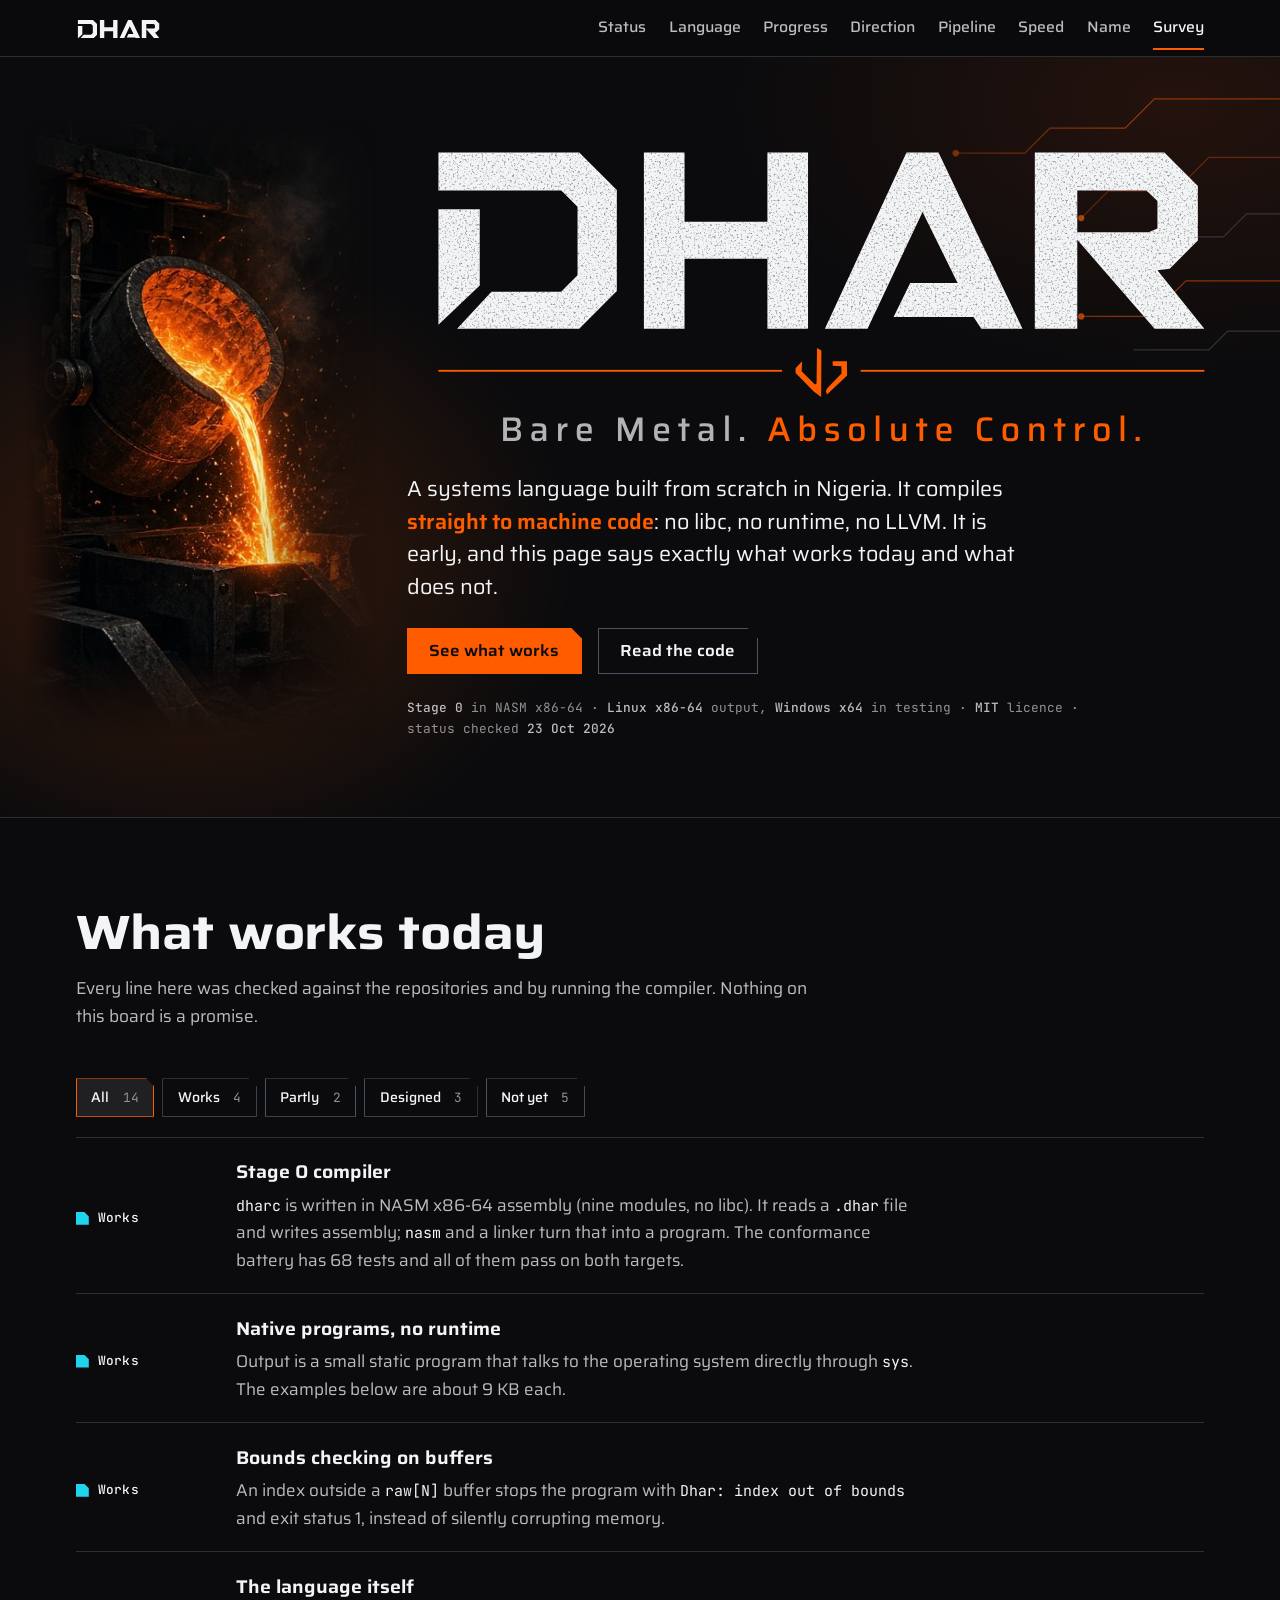
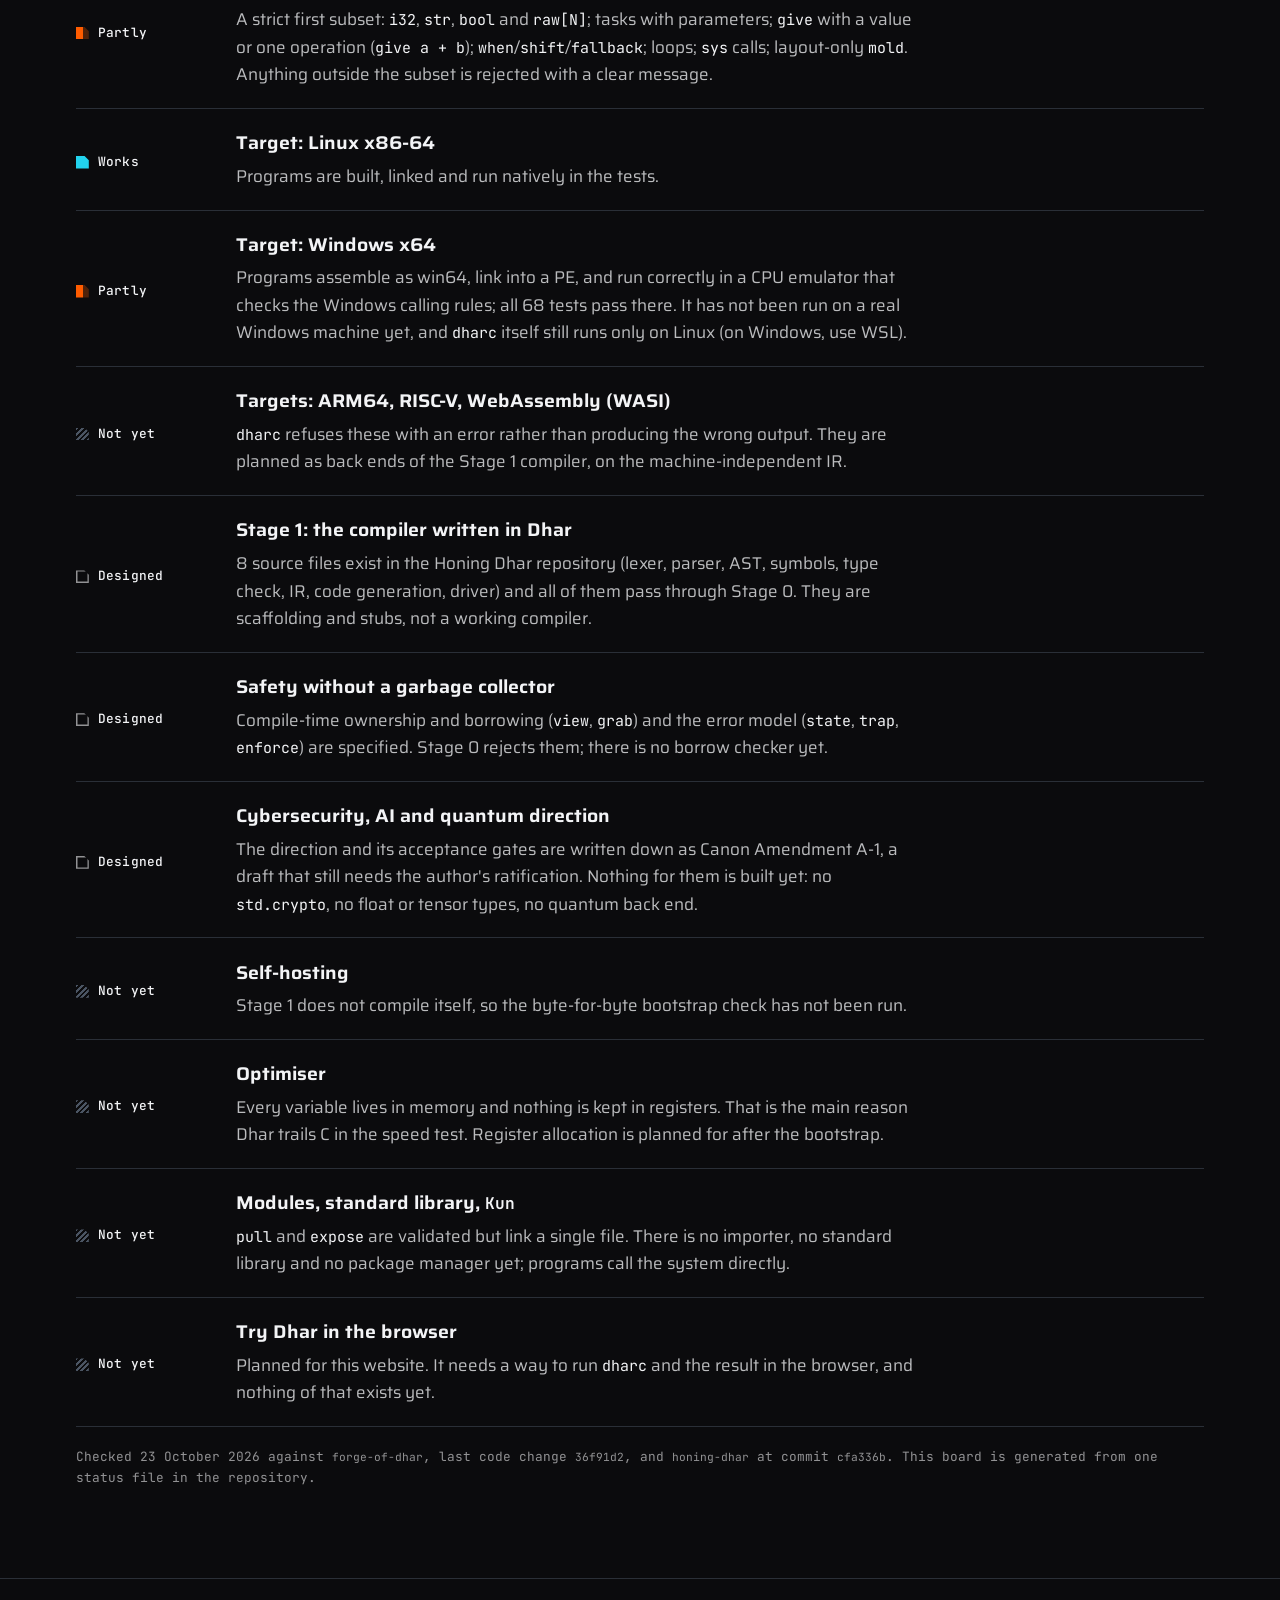
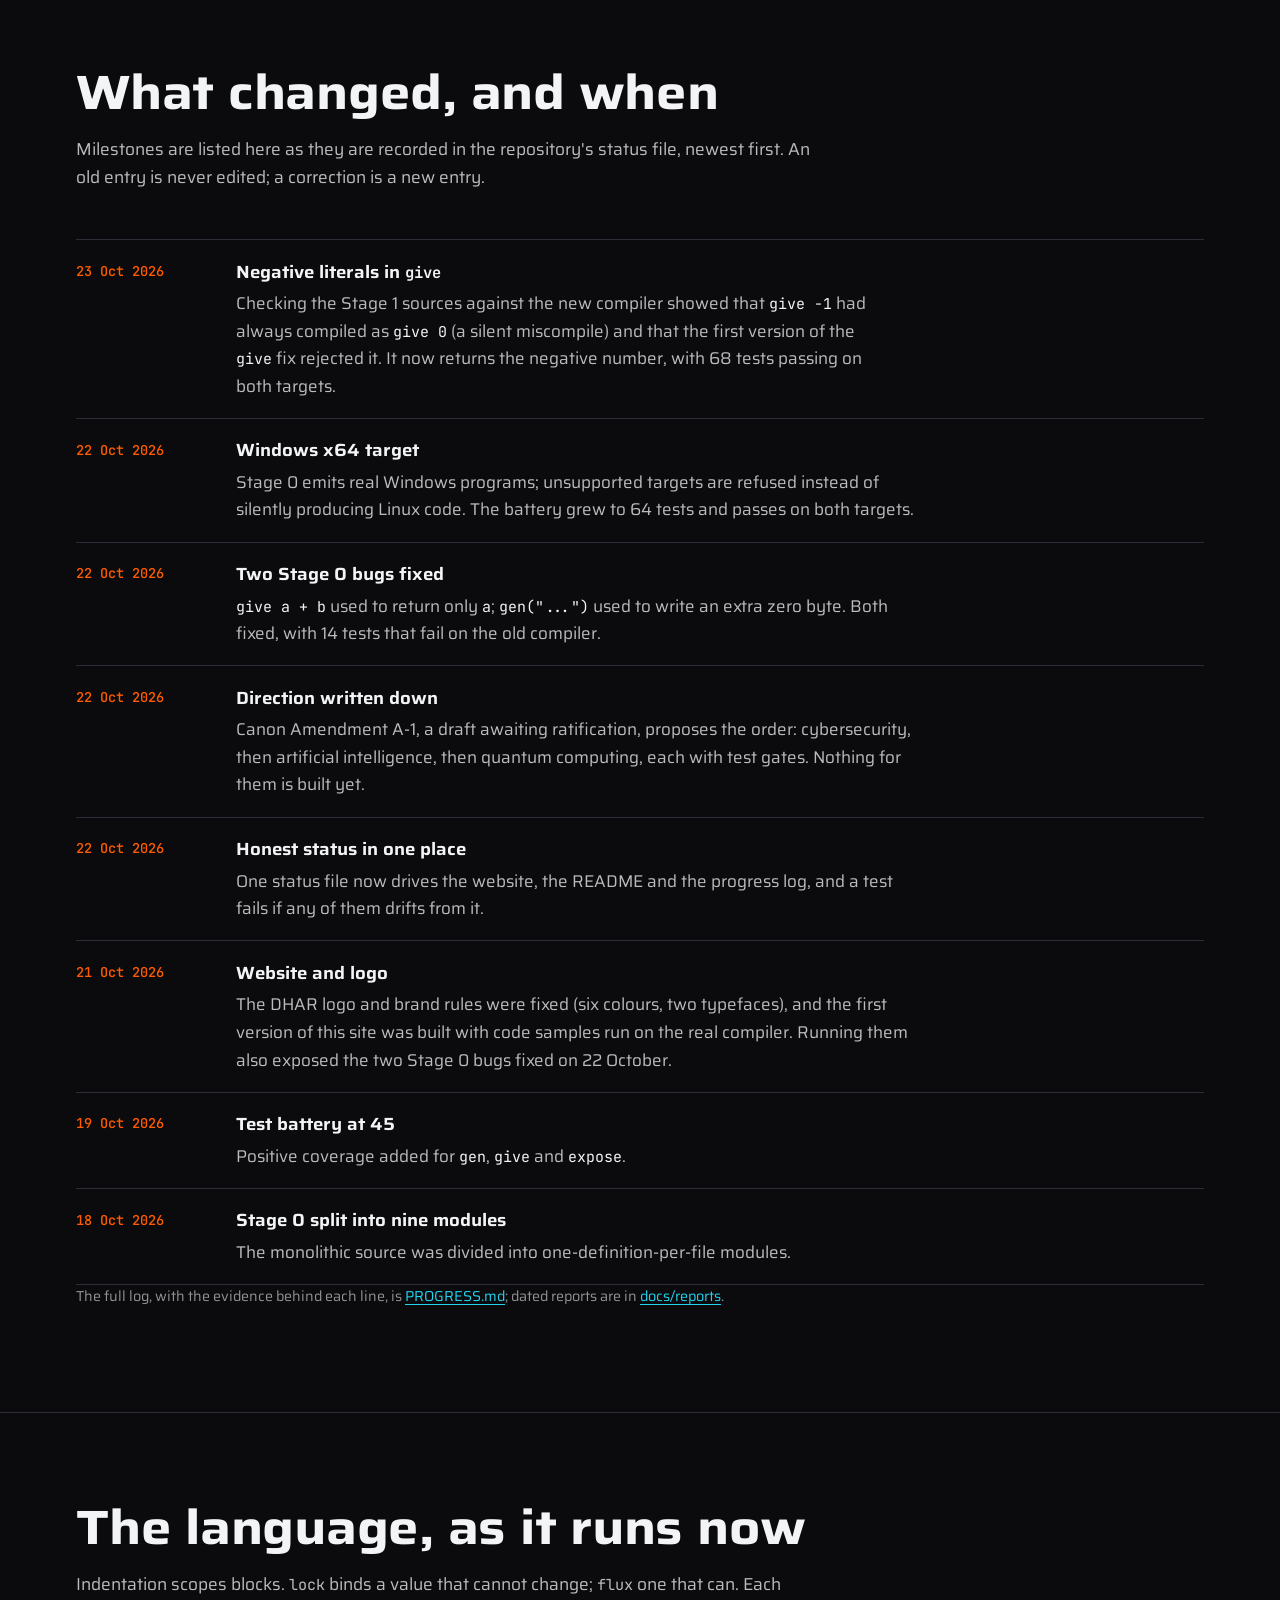
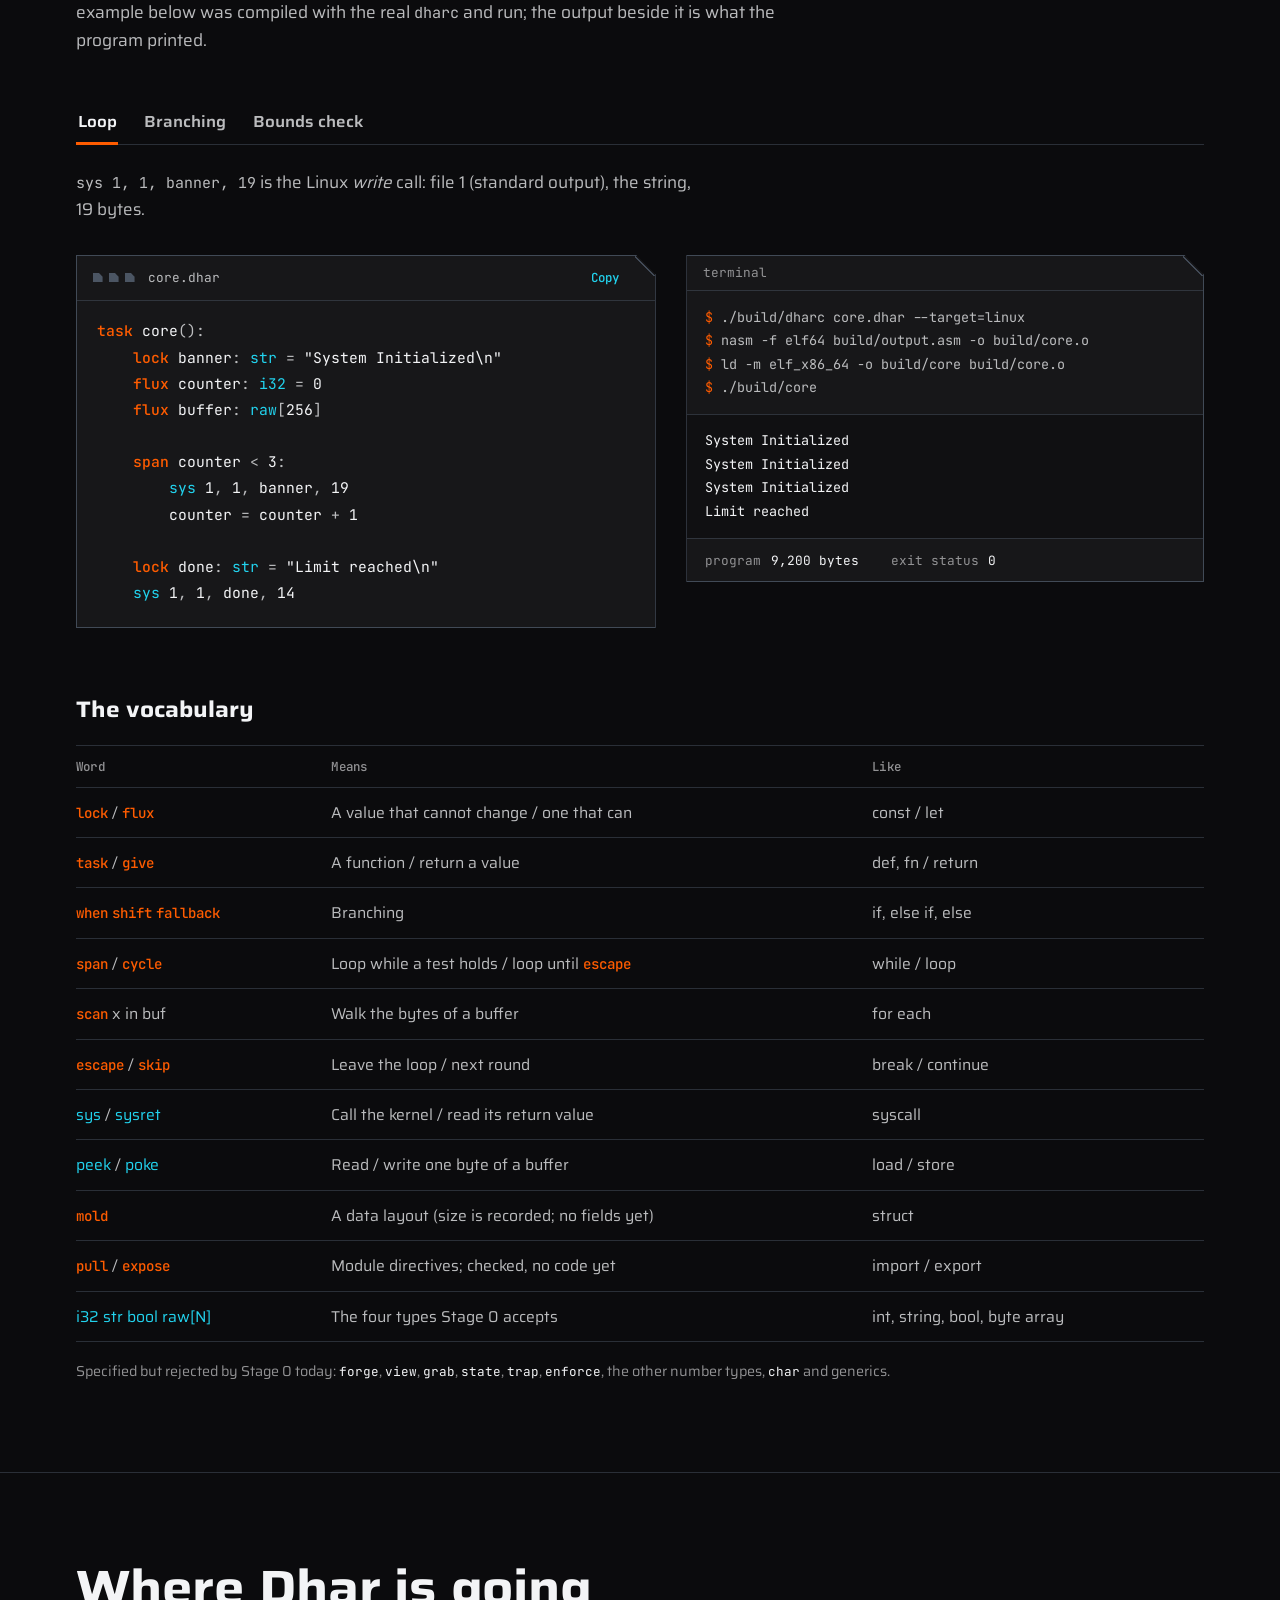
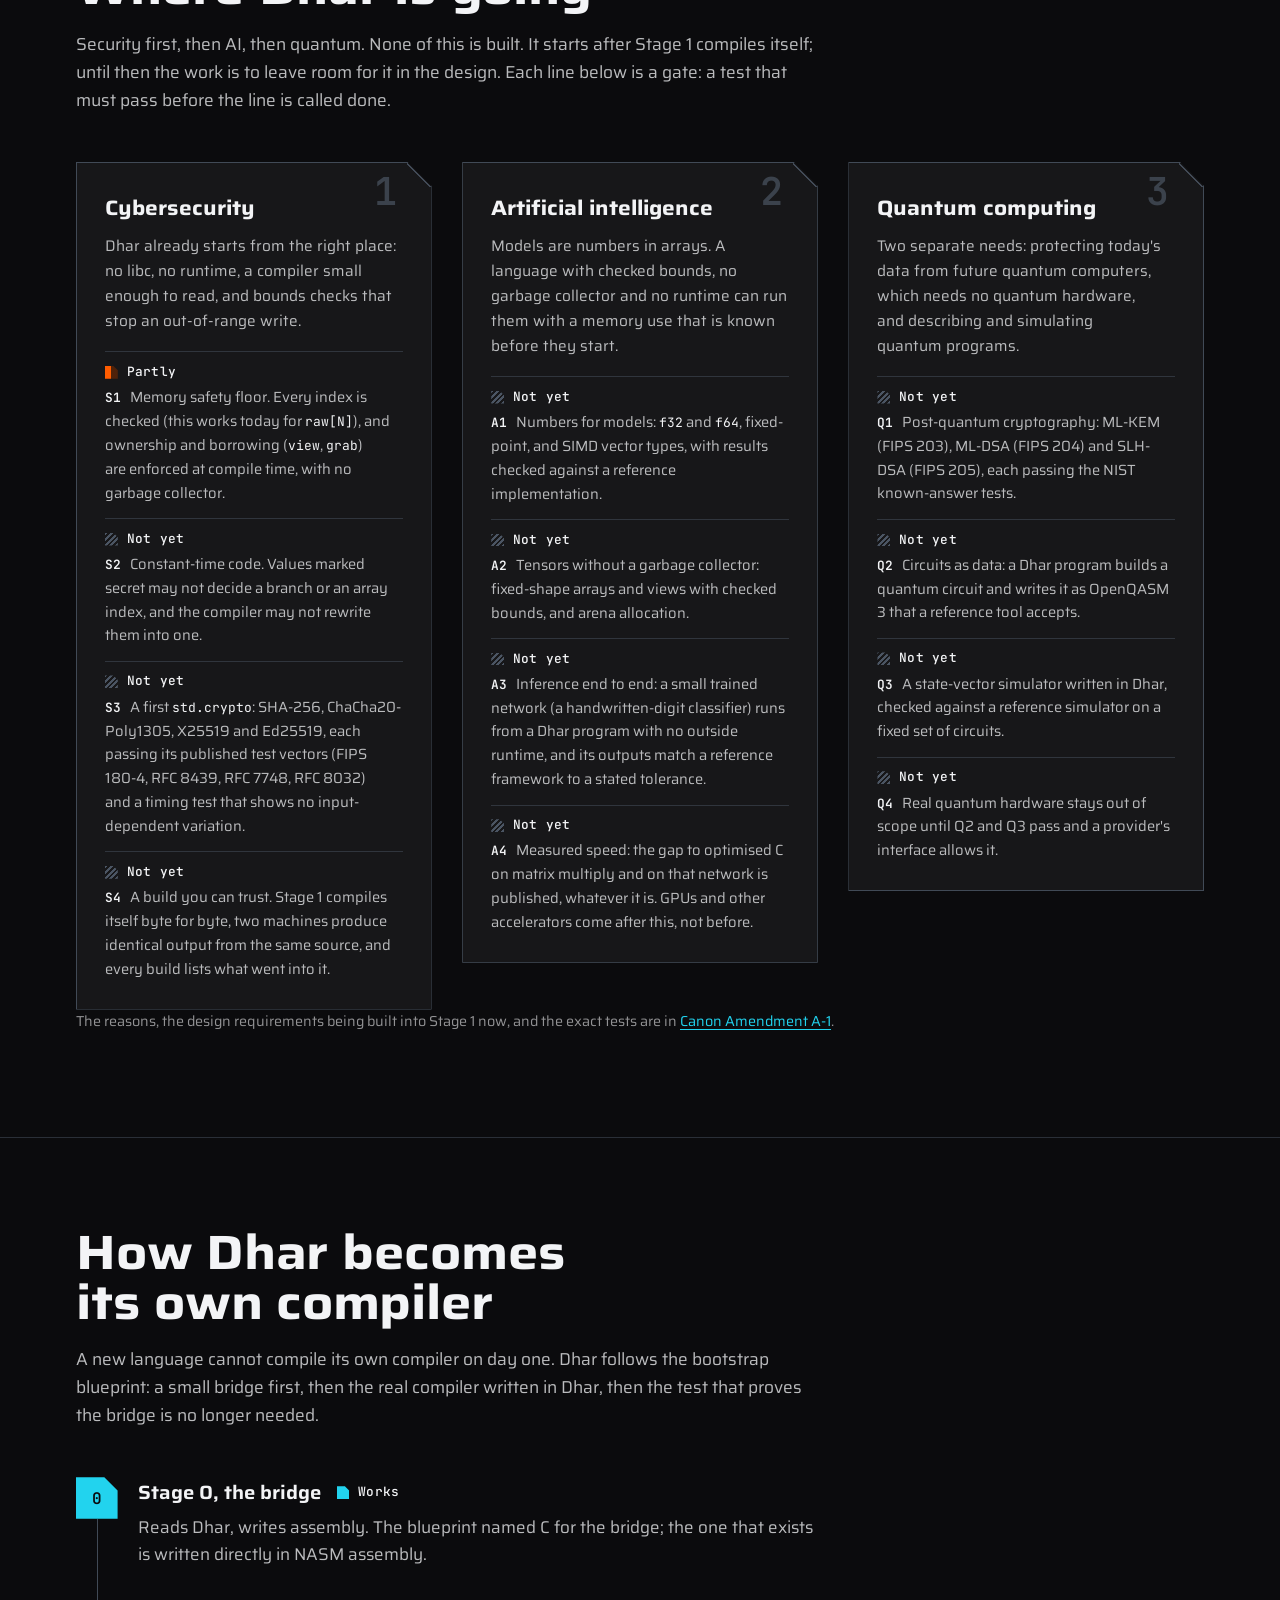
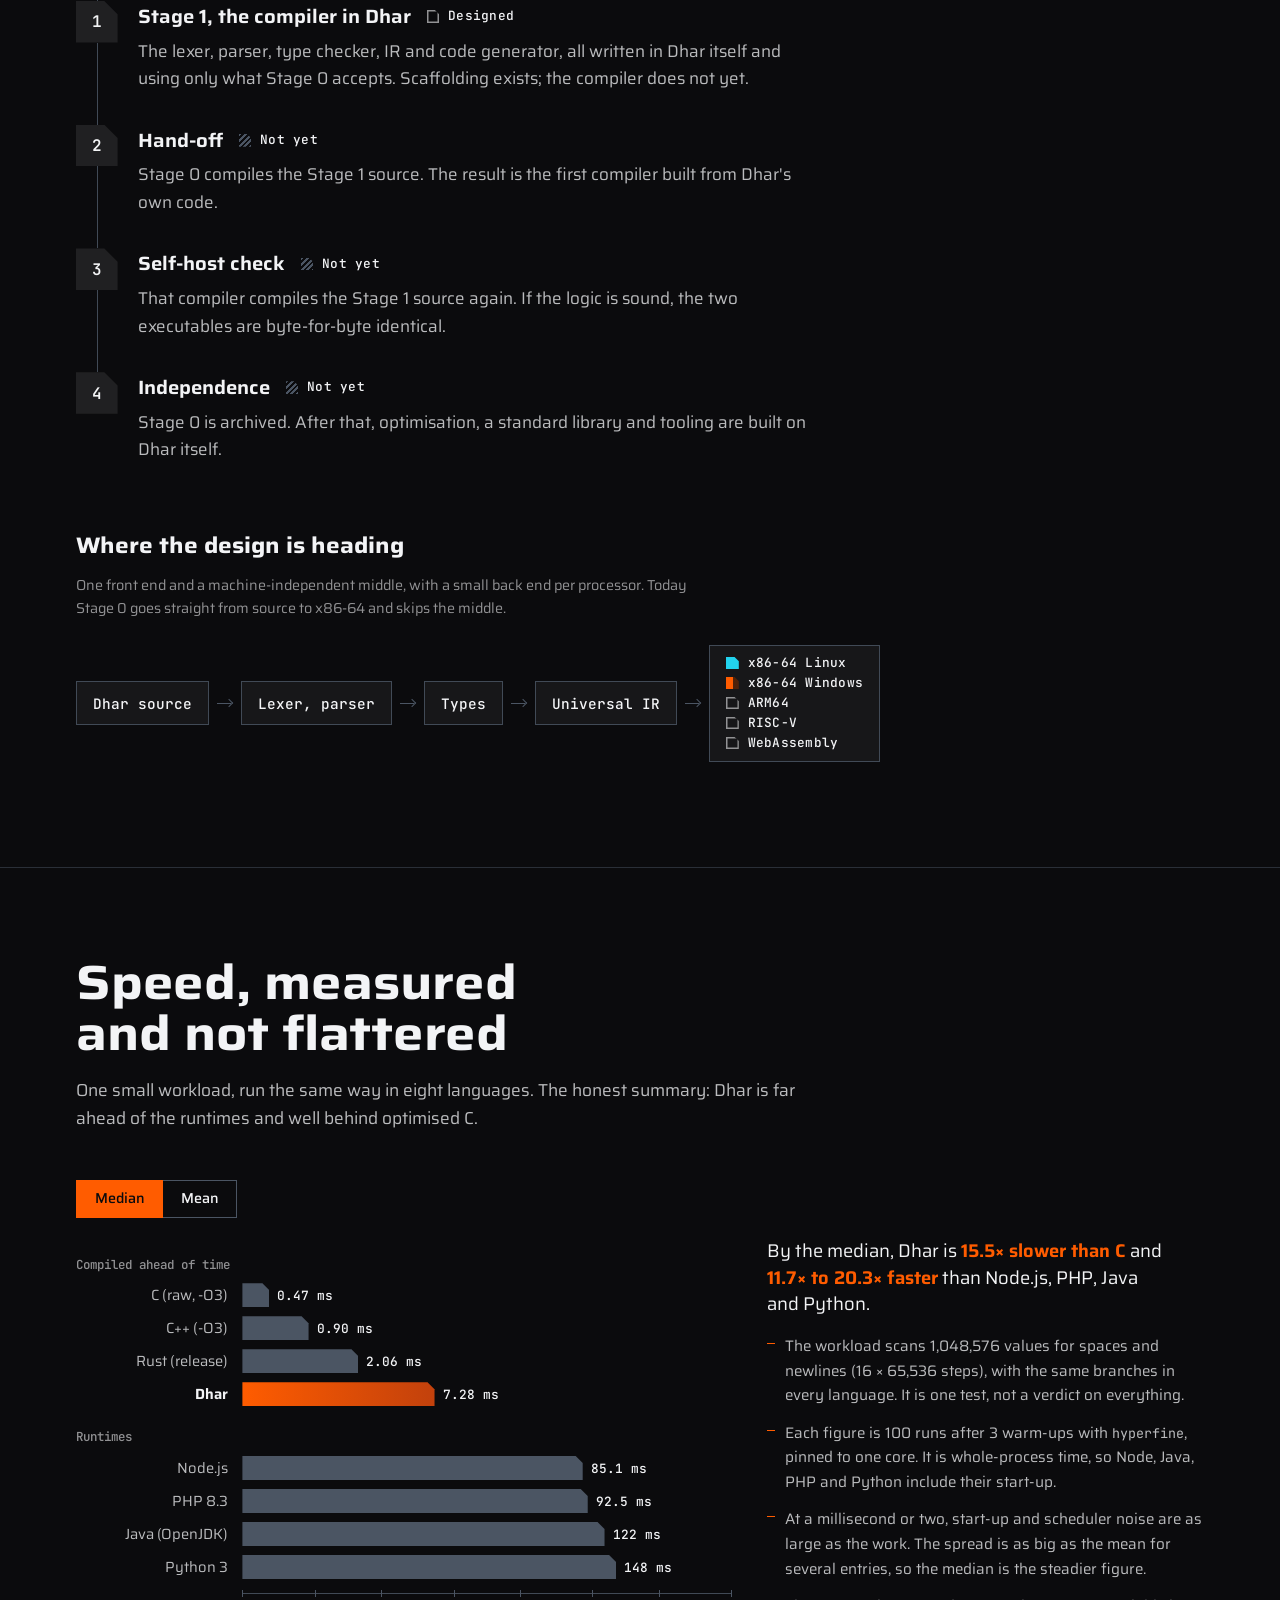
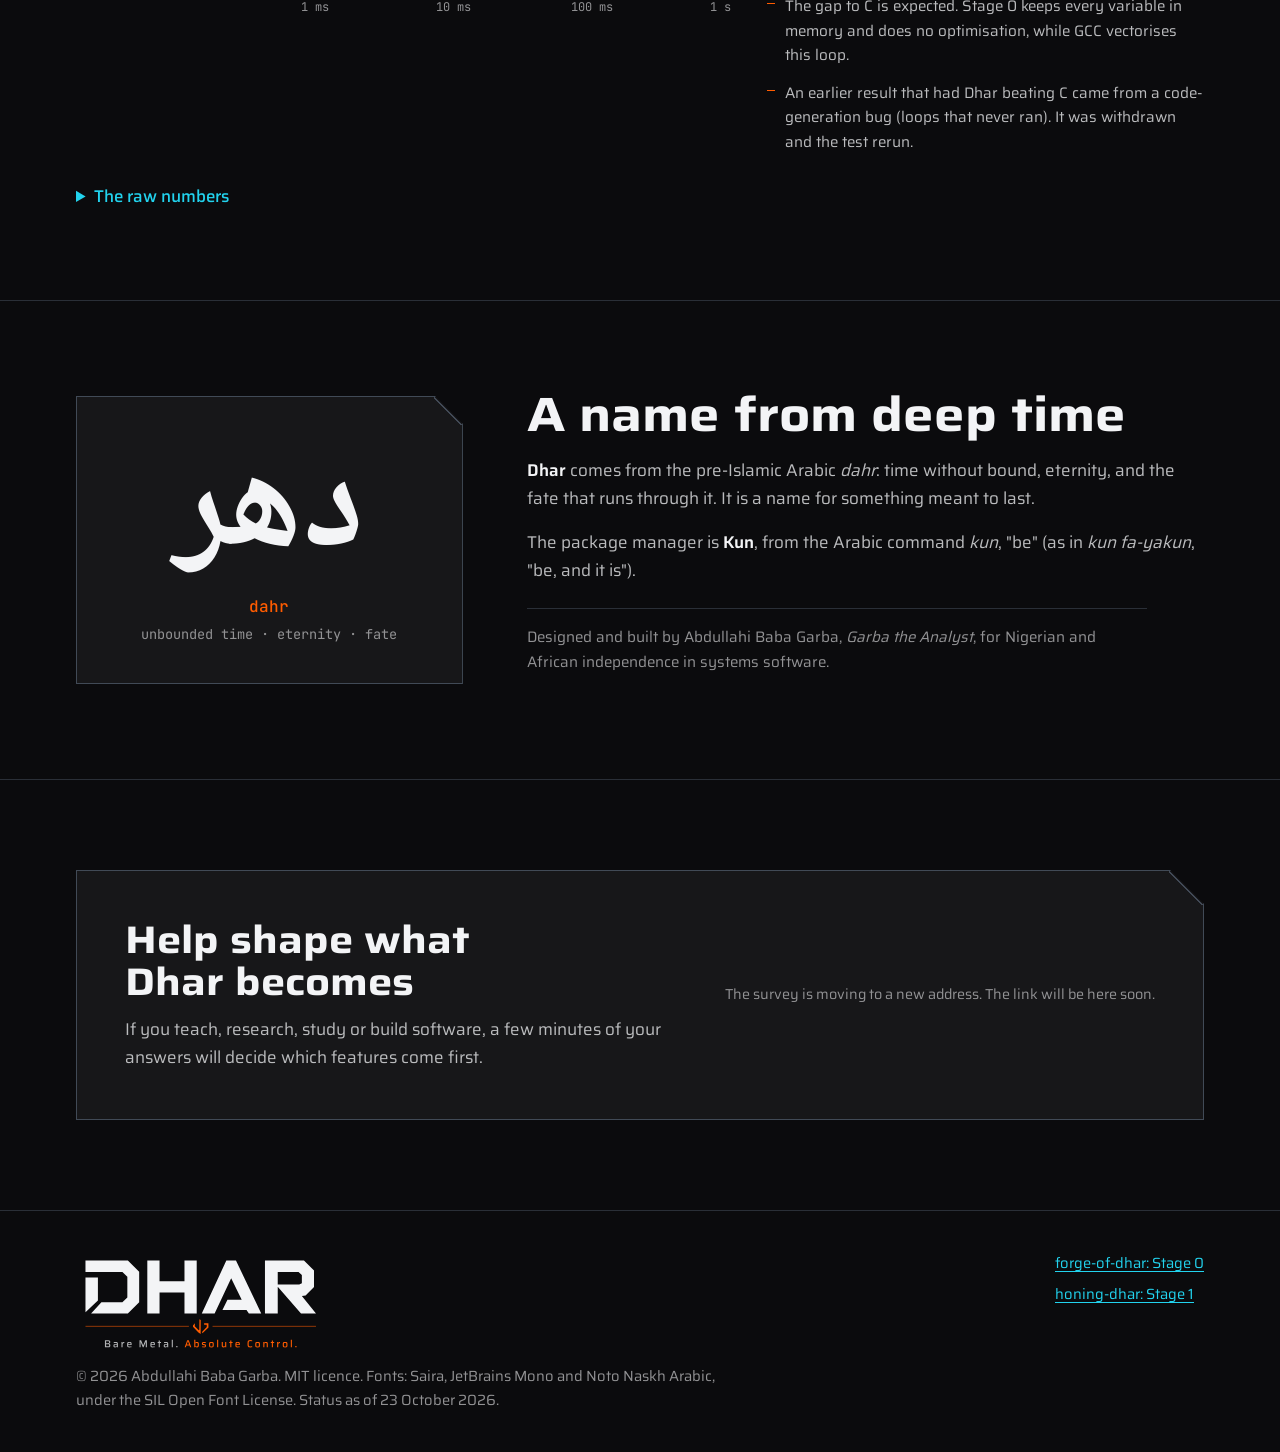
==== commit b39668cf: "Render blueprint: one static site (the survey is a page of the website, not a branch) The blueprint " ====
--- a/public/index.html
+++ b/public/index.html
@@ -548,7 +548,7 @@
       </div>
       <div class="name-text">
         <h2 id="name-h" style="font-size:clamp(1.8rem,1.2rem + 2.6vw,3rem);line-height:1.06;font-weight:700;font-stretch:125%;margin-bottom:1rem">A name from deep time</h2>
-        <p><strong>Dhar</strong> comes from the pre-Islamic Arabic <em>dahr</em>: time without bound, eternity, and the fate that runs through it. It is a name for something meant to last. It does not mean "absolution", a common mix-up.</p>
+        <p><strong>Dhar</strong> comes from the pre-Islamic Arabic <em>dahr</em>: time without bound, eternity, and the fate that runs through it. It is a name for something meant to last.</p>
         <p>The package manager is <strong>Kun</strong>, from the Arabic command <em>kun</em>, "be" (as in <em>kun fa-yakun</em>, "be, and it is").</p>
         <p class="credit">Designed and built by Abdullahi Baba Garba, <em>Garba the Analyst</em>, for Nigerian and African independence in systems software.</p>
       </div>
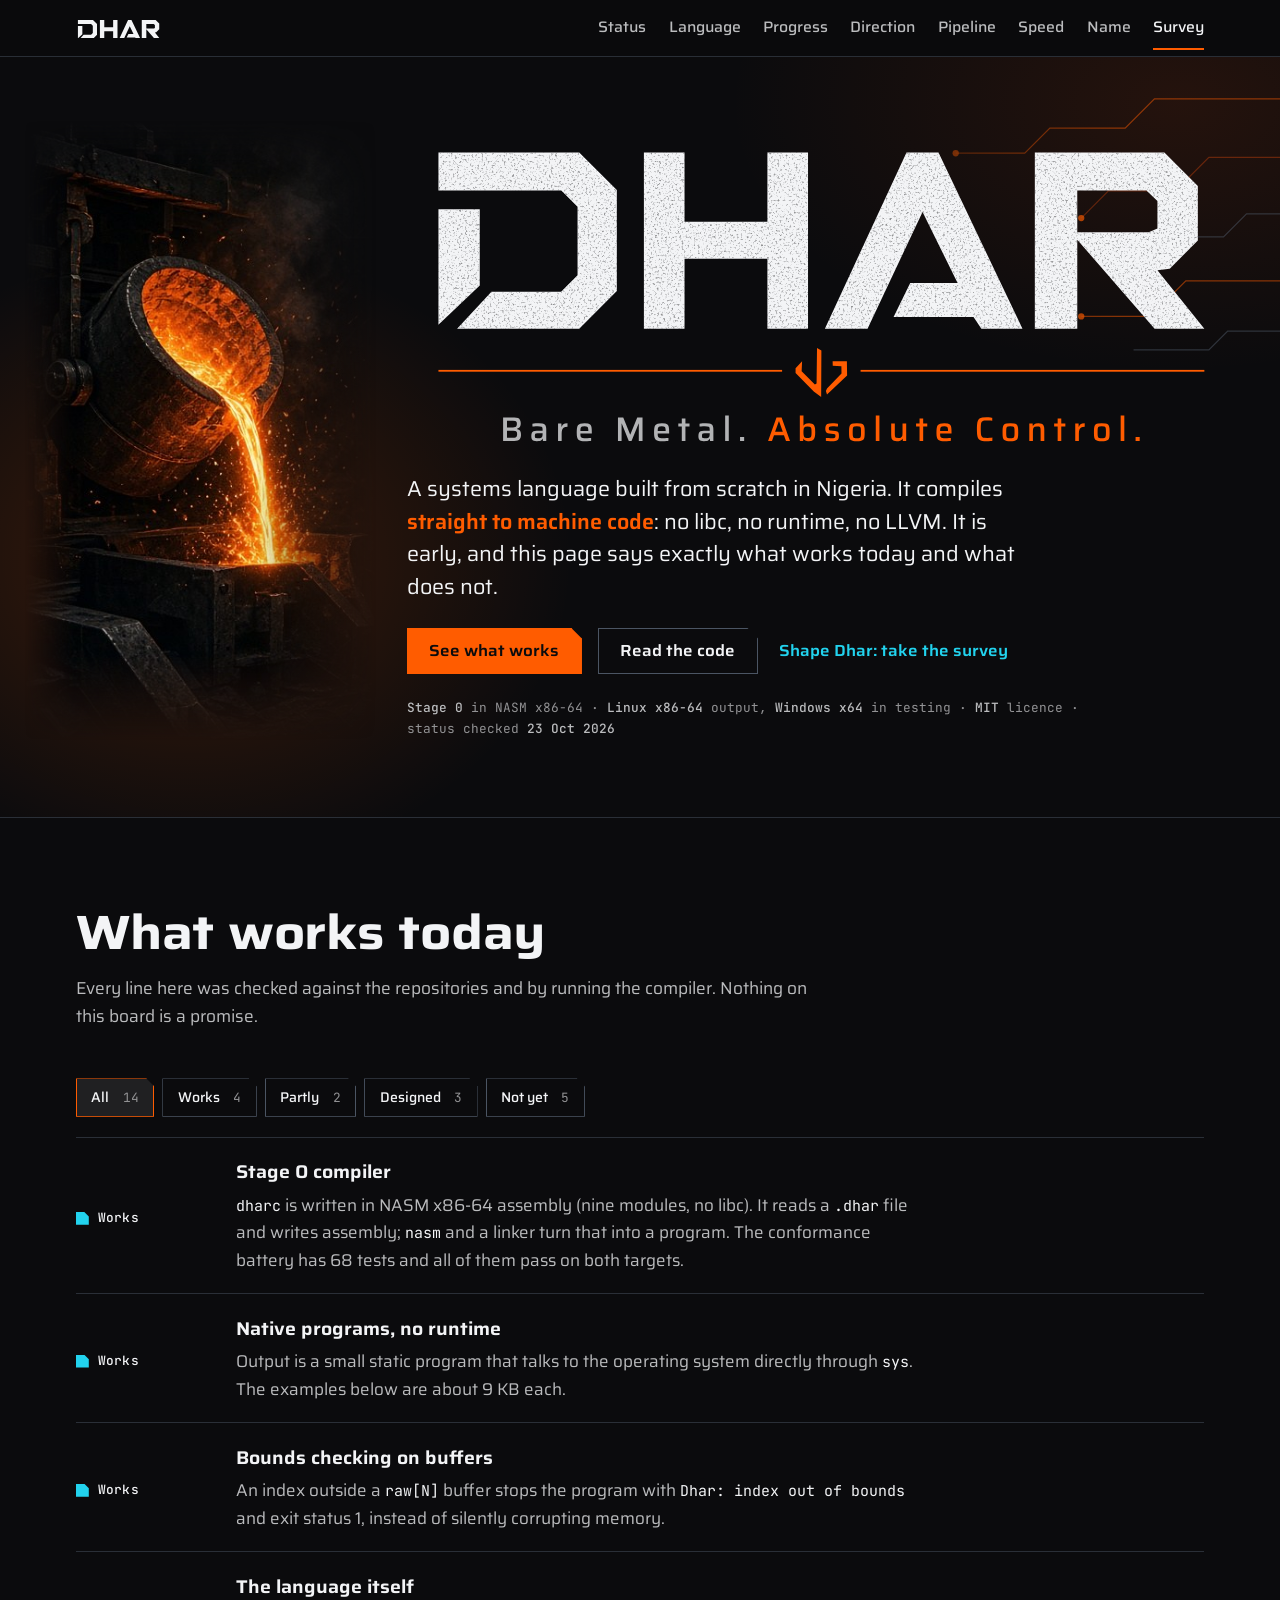
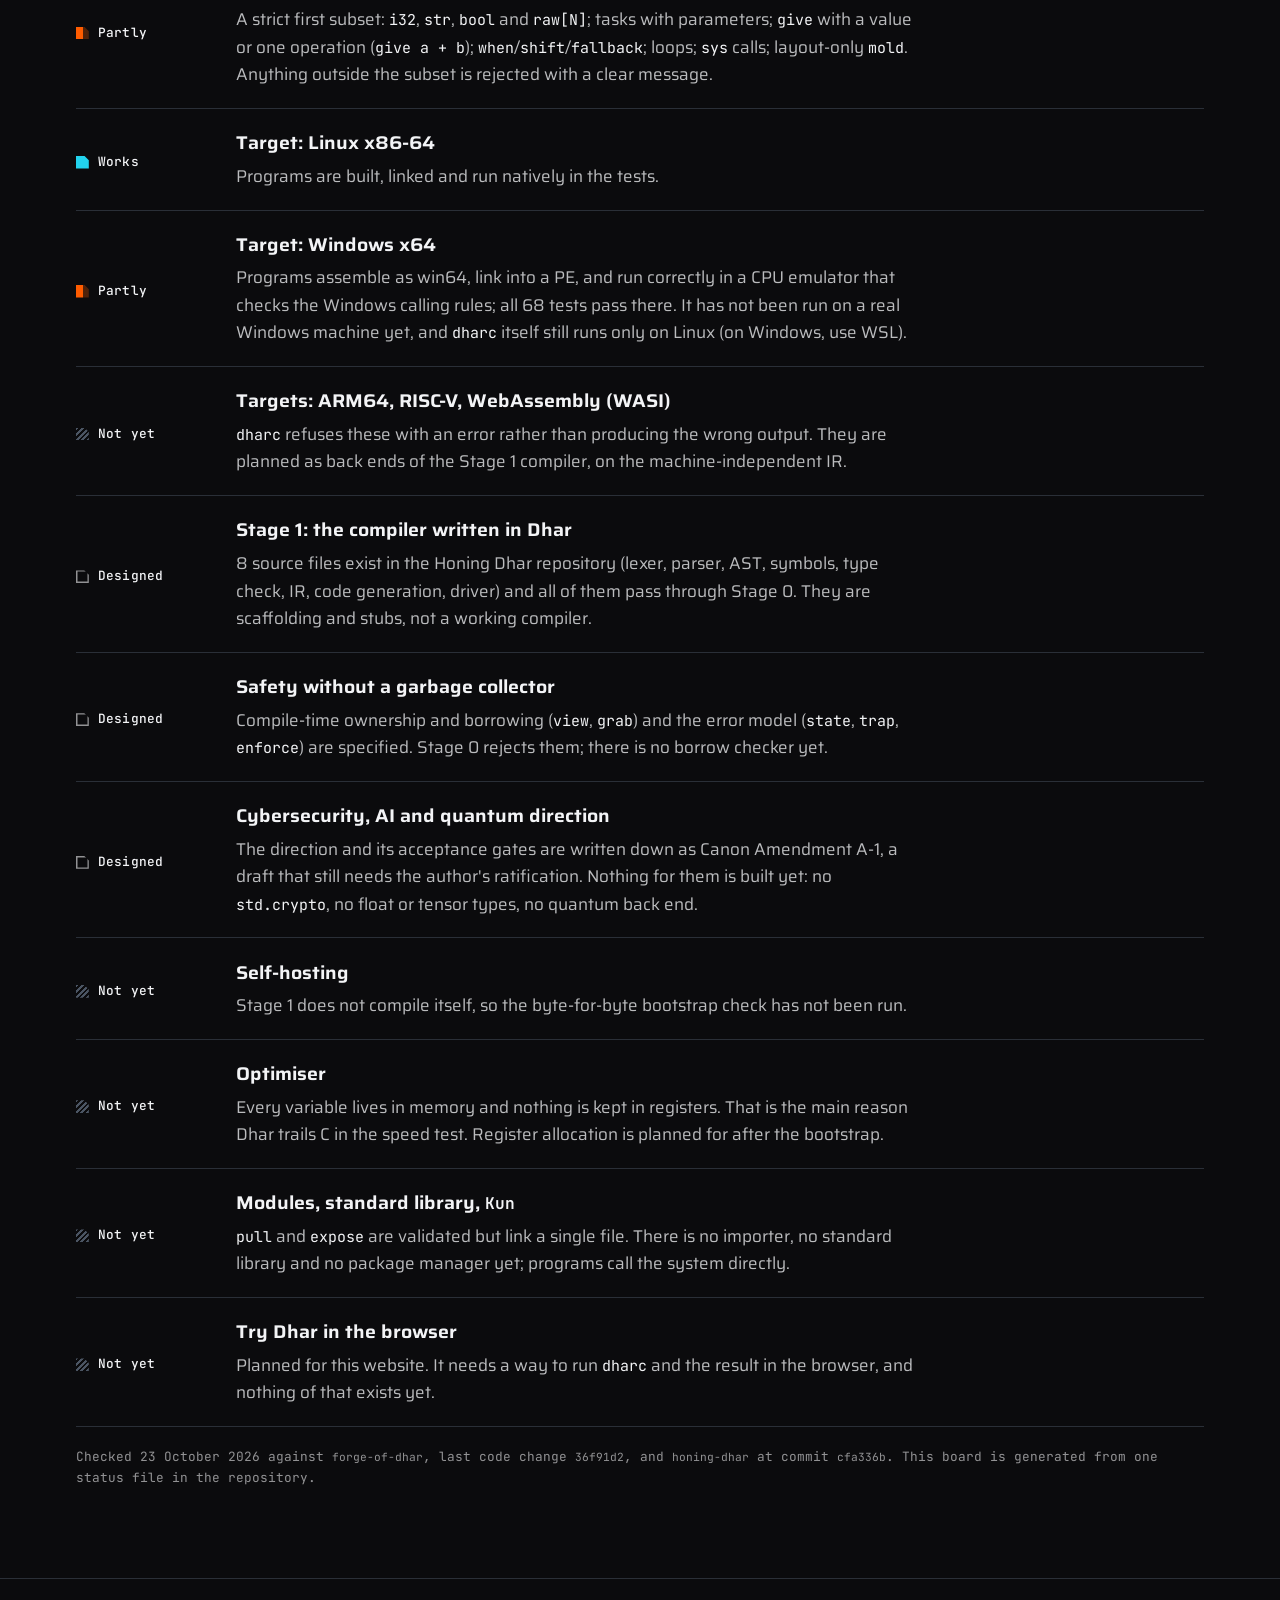
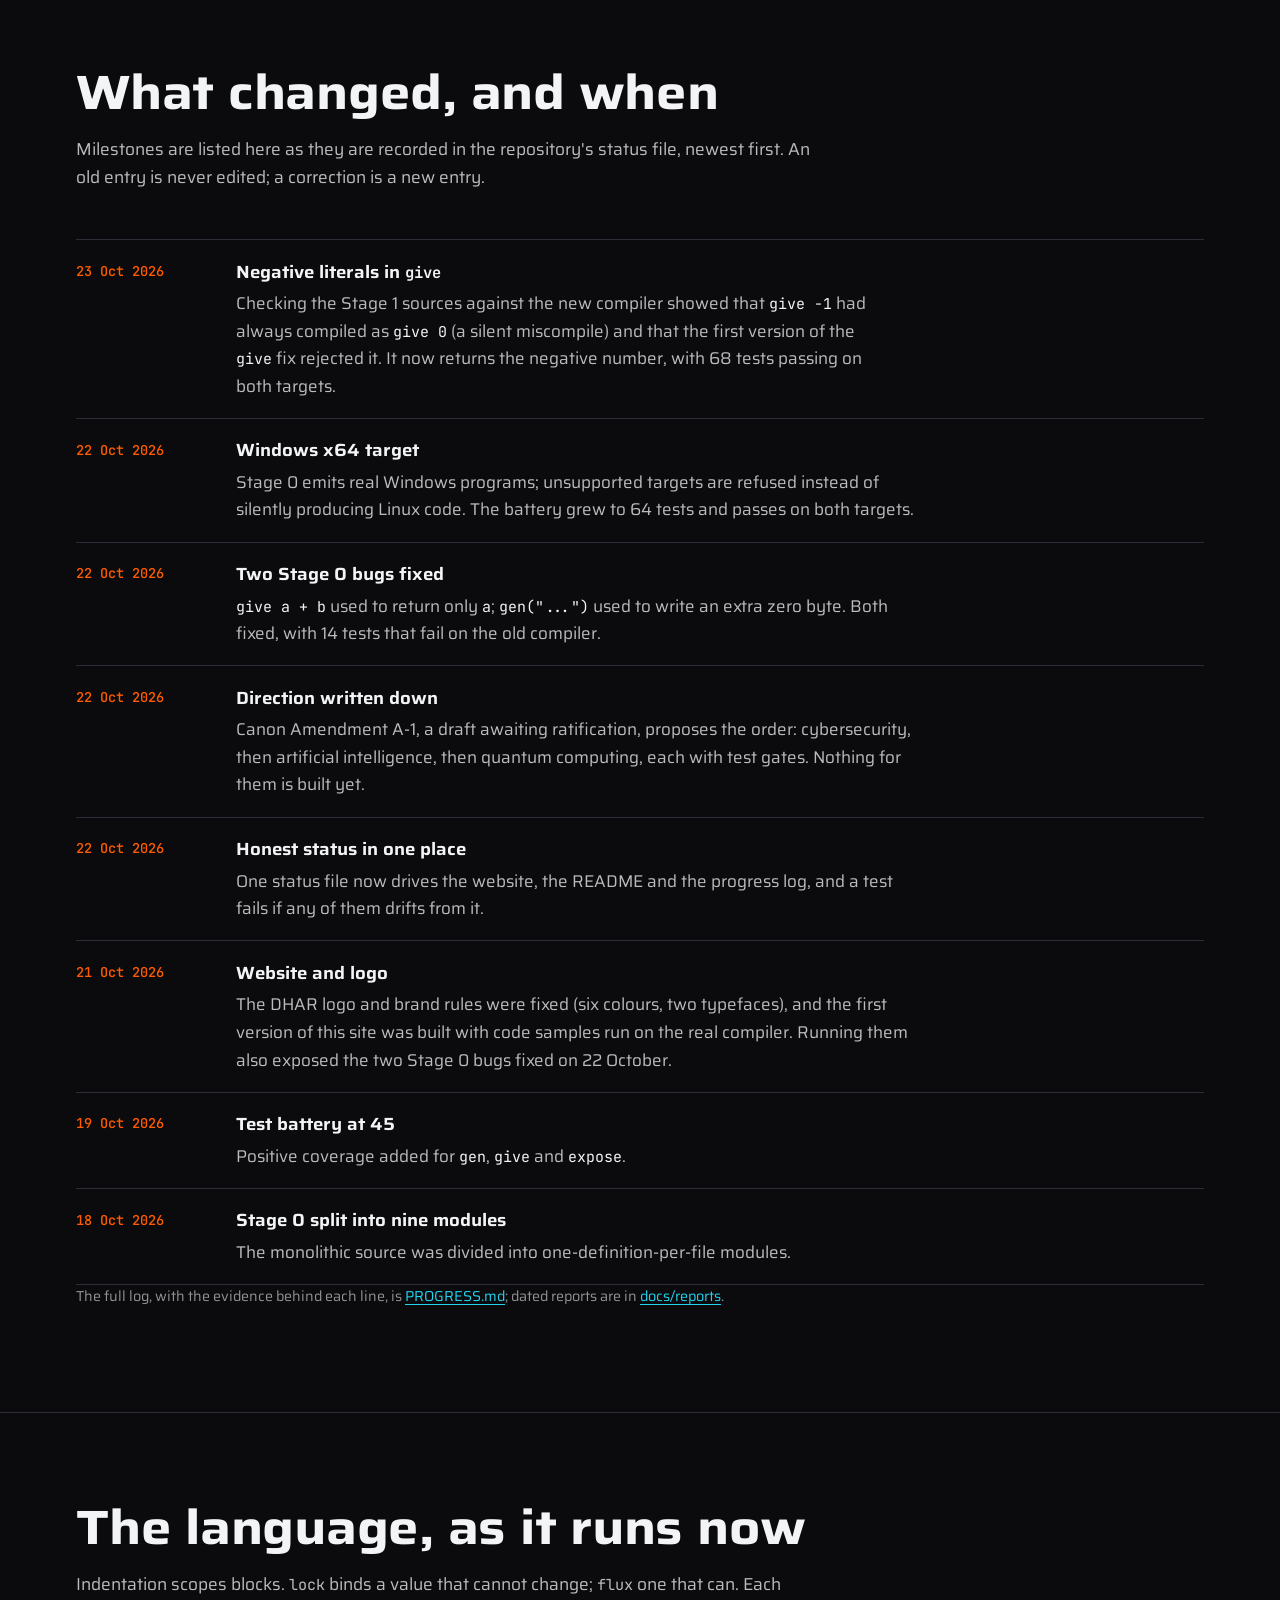
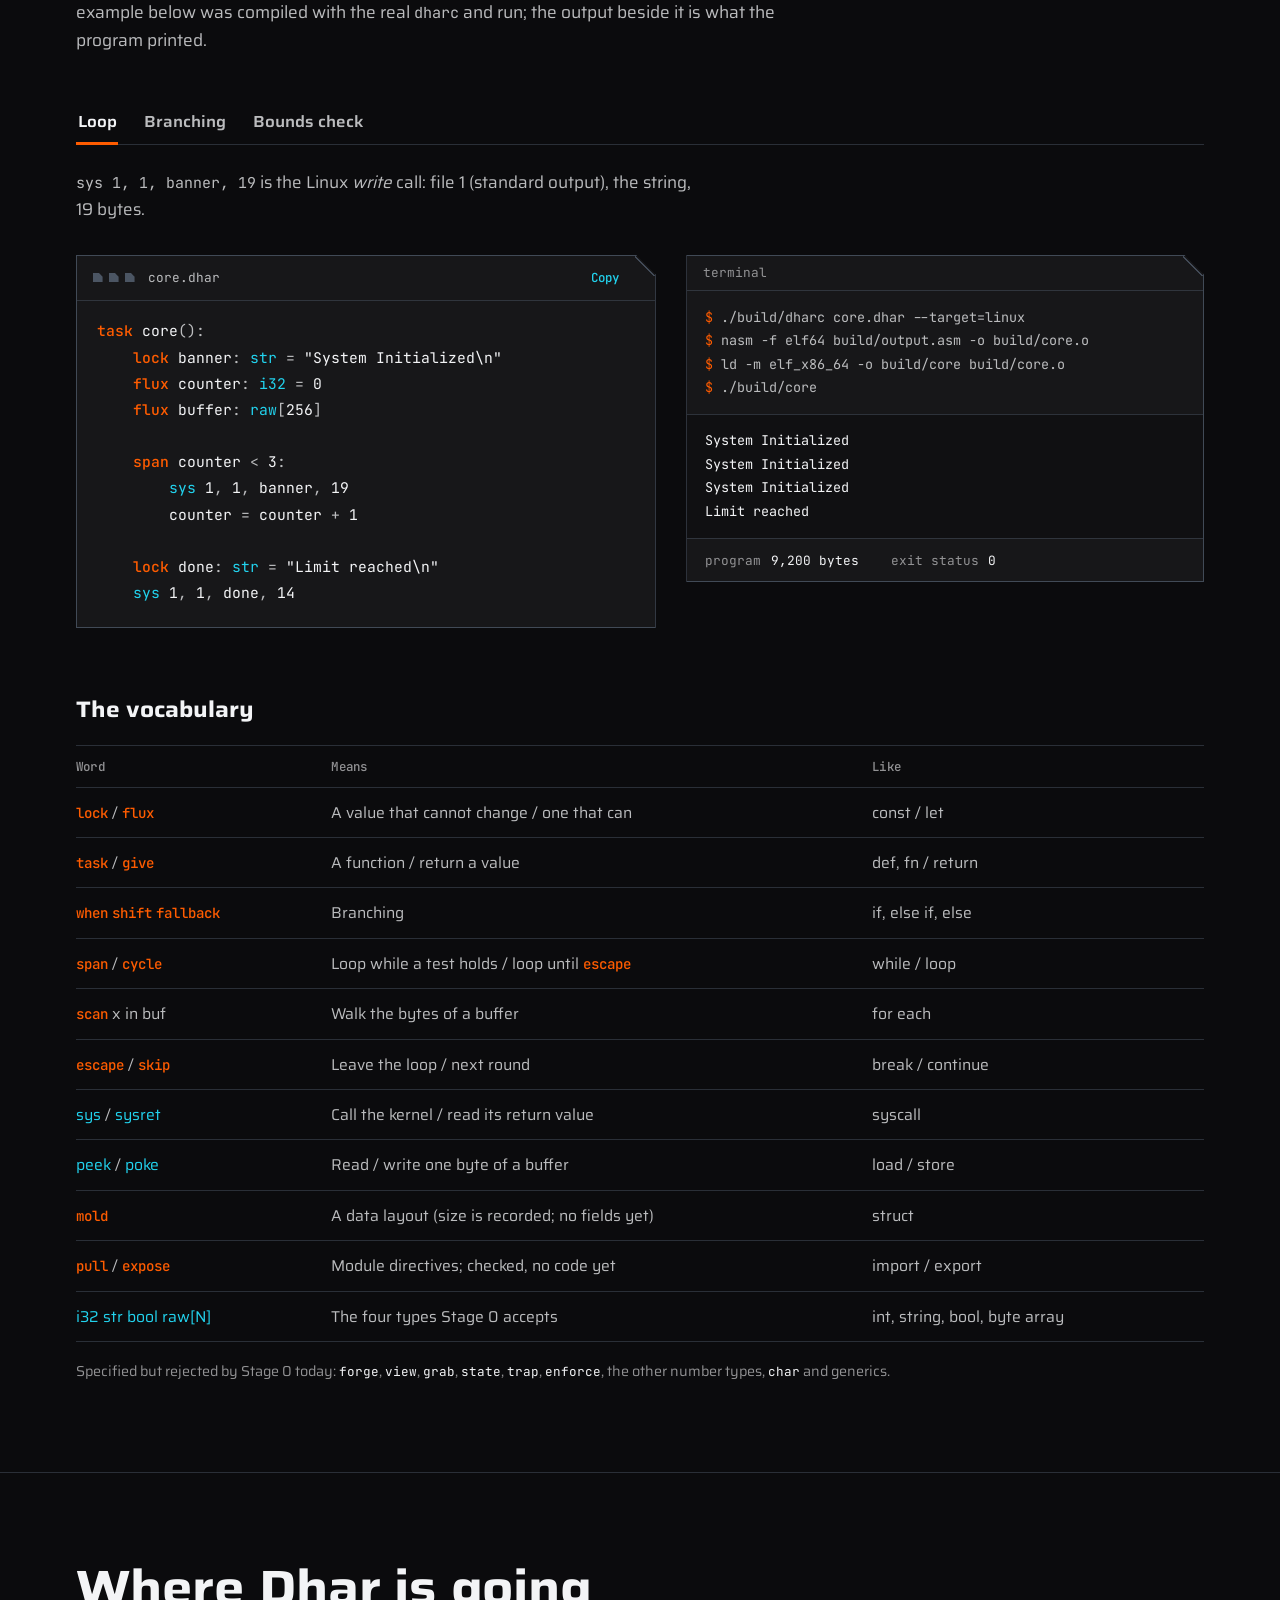
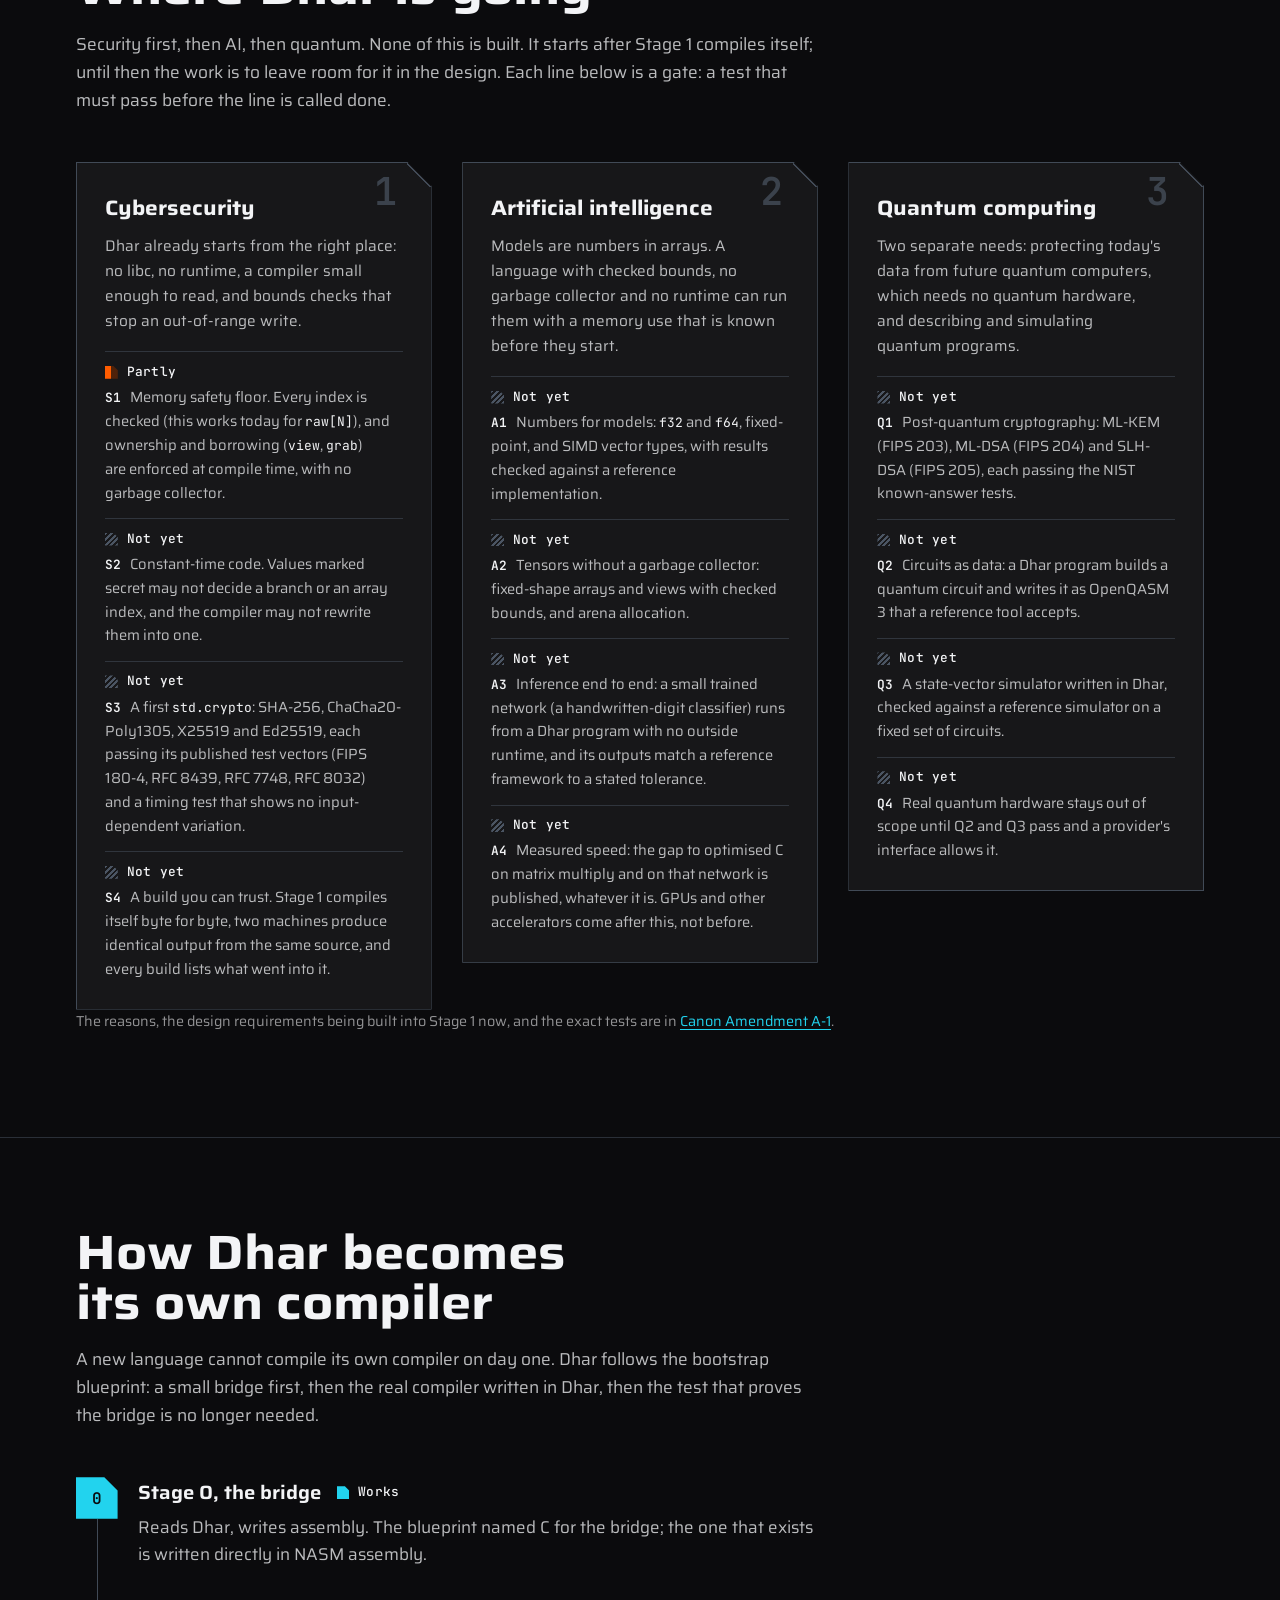
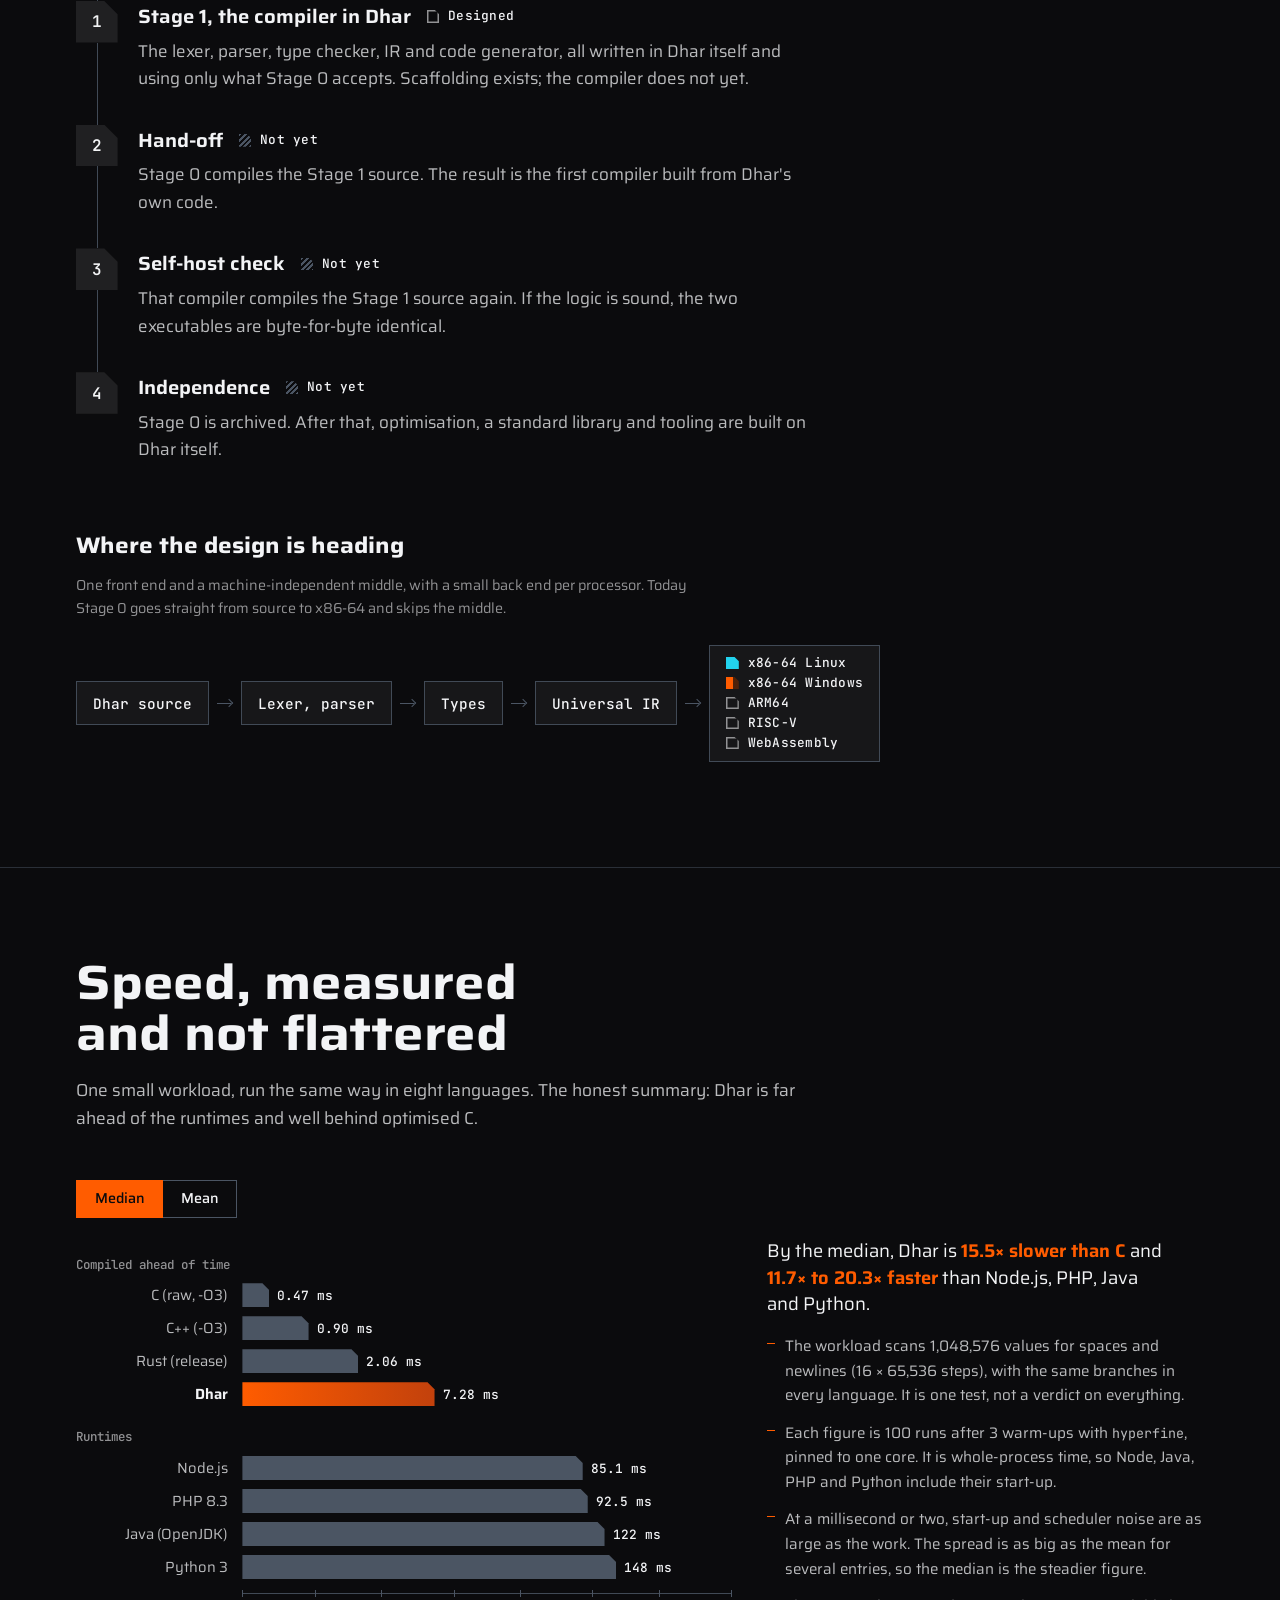
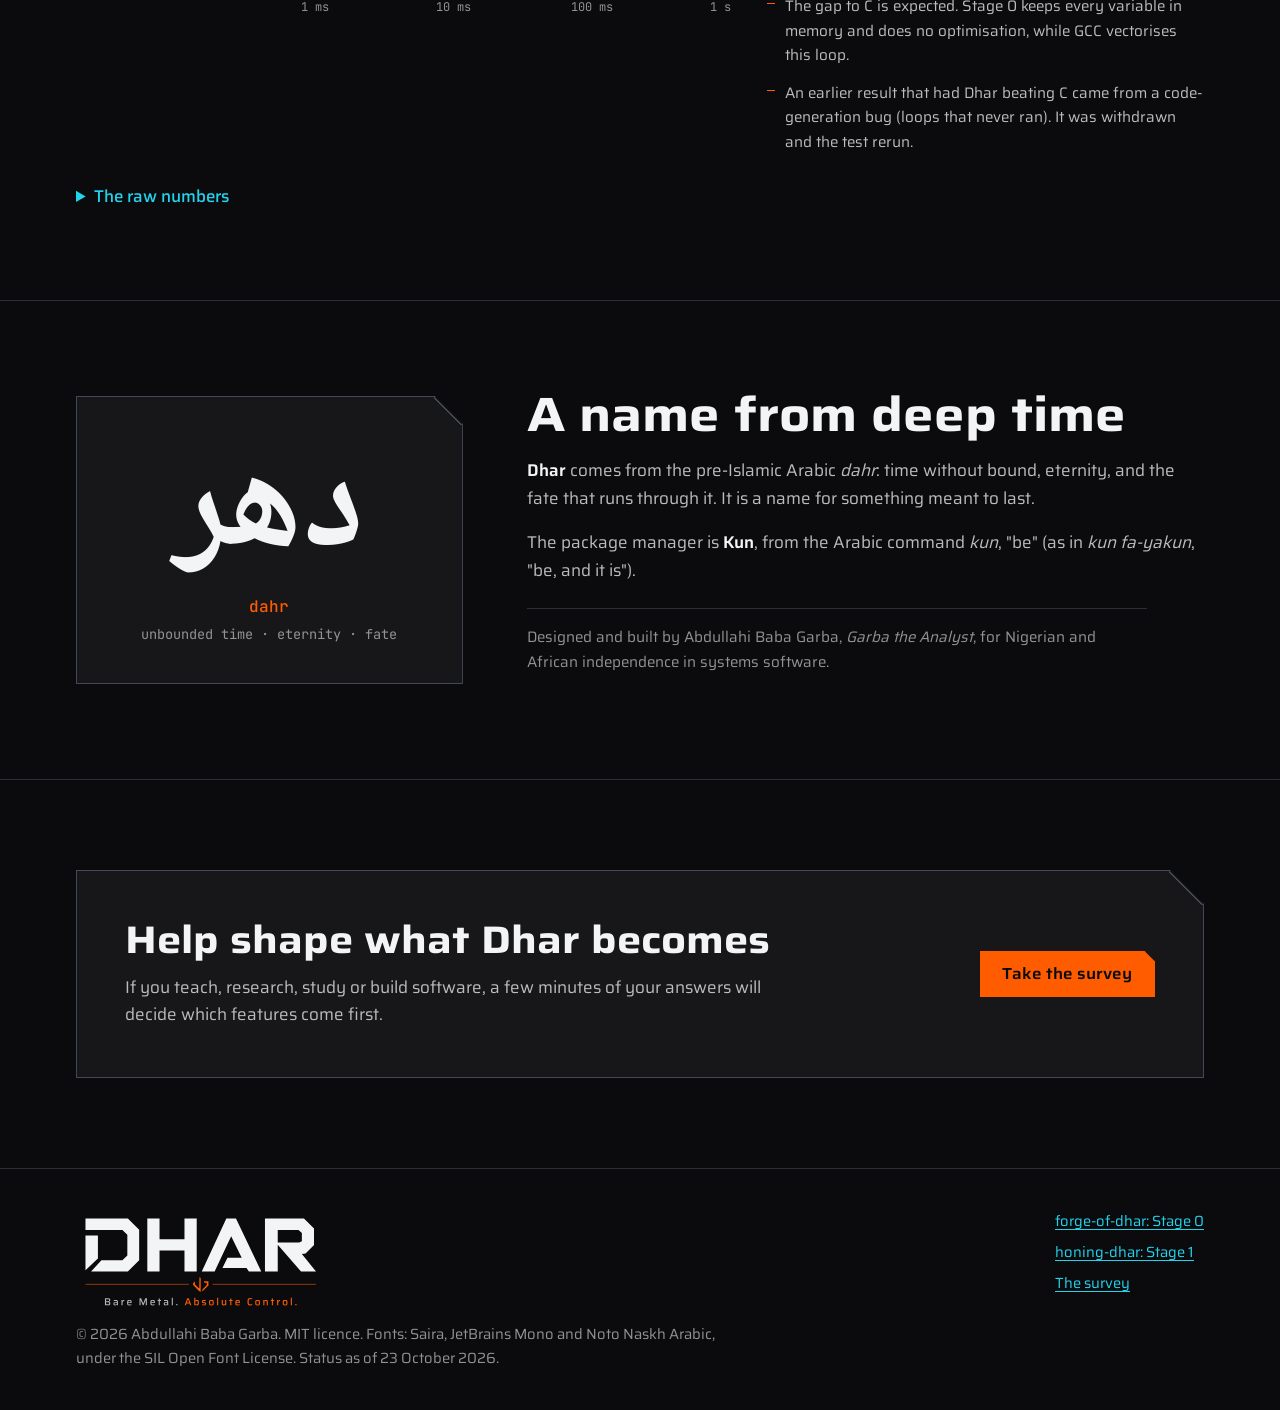
==== commit a55290f8: "Survey is a page of the website: same template, saves to the site's database The survey (public/surv" ====
--- a/public/index.html
+++ b/public/index.html
@@ -25,7 +25,8 @@
 <meta property="og:title" content="Dhar. Bare Metal. Absolute Control.">
 <meta property="og:description" content="A systems language built from scratch in Nigeria. Honest status, real code, real numbers.">
 <!-- site:meta:start -->
-<meta property="og:image" content="assets/brand/og-image.jpg">
+<meta property="og:image" content="https://dhar.onrender.com/assets/brand/og-image.jpg">
+<meta property="og:url" content="https://dhar.onrender.com/">
 <!-- site:meta:end -->
 <meta property="og:type" content="website">
 <link rel="preload" href="assets/fonts/saira-latin-wdth-normal.woff2" as="font" type="font/woff2" crossorigin>
@@ -96,7 +97,7 @@
       <div class="cta">
         <a class="btn primary" href="#status">See what works</a>
         <a class="btn" href="#language">Read the code</a>
-        <!--survey-hero--><!--/survey-hero-->
+        <!--survey-hero--><a class="btn quiet" href="survey/">Shape Dhar: take the survey</a><!--/survey-hero-->
       </div>
       <p class="facts"><b>Stage 0</b> in NASM x86-64 &middot; <b>Linux x86-64</b> output, <b>Windows x64</b> in testing &middot; <b>MIT</b> licence &middot; status checked <b><!--asof-short-->23 Oct 2026<!--/asof-short--></b></p>
     </div>
@@ -564,7 +565,7 @@
         <h2 id="survey-h">Help shape what Dhar becomes</h2>
         <p>If you teach, research, study or build software, a few minutes of your answers will decide which features come first.</p>
       </div>
-      <!--survey-call--><p class="note" style="margin:0">The survey is moving to a new address. The link will be here soon.</p><!--/survey-call-->
+      <!--survey-call--><a class="btn primary" href="survey/">Take the survey</a><!--/survey-call-->
     </div>
   </div>
 </section>
@@ -580,7 +581,7 @@
     <ul>
       <li><a href="https://github.com/garba-the-analyst/forge-of-dhar" rel="noopener">forge-of-dhar: Stage 0</a></li>
       <li><a href="https://github.com/garba-the-analyst/honing-dhar" rel="noopener">honing-dhar: Stage 1</a></li>
-      <!--survey-foot--><!--/survey-foot-->
+      <!--survey-foot--><li><a href="survey/">The survey</a></li><!--/survey-foot-->
     </ul>
   </div>
 </footer>
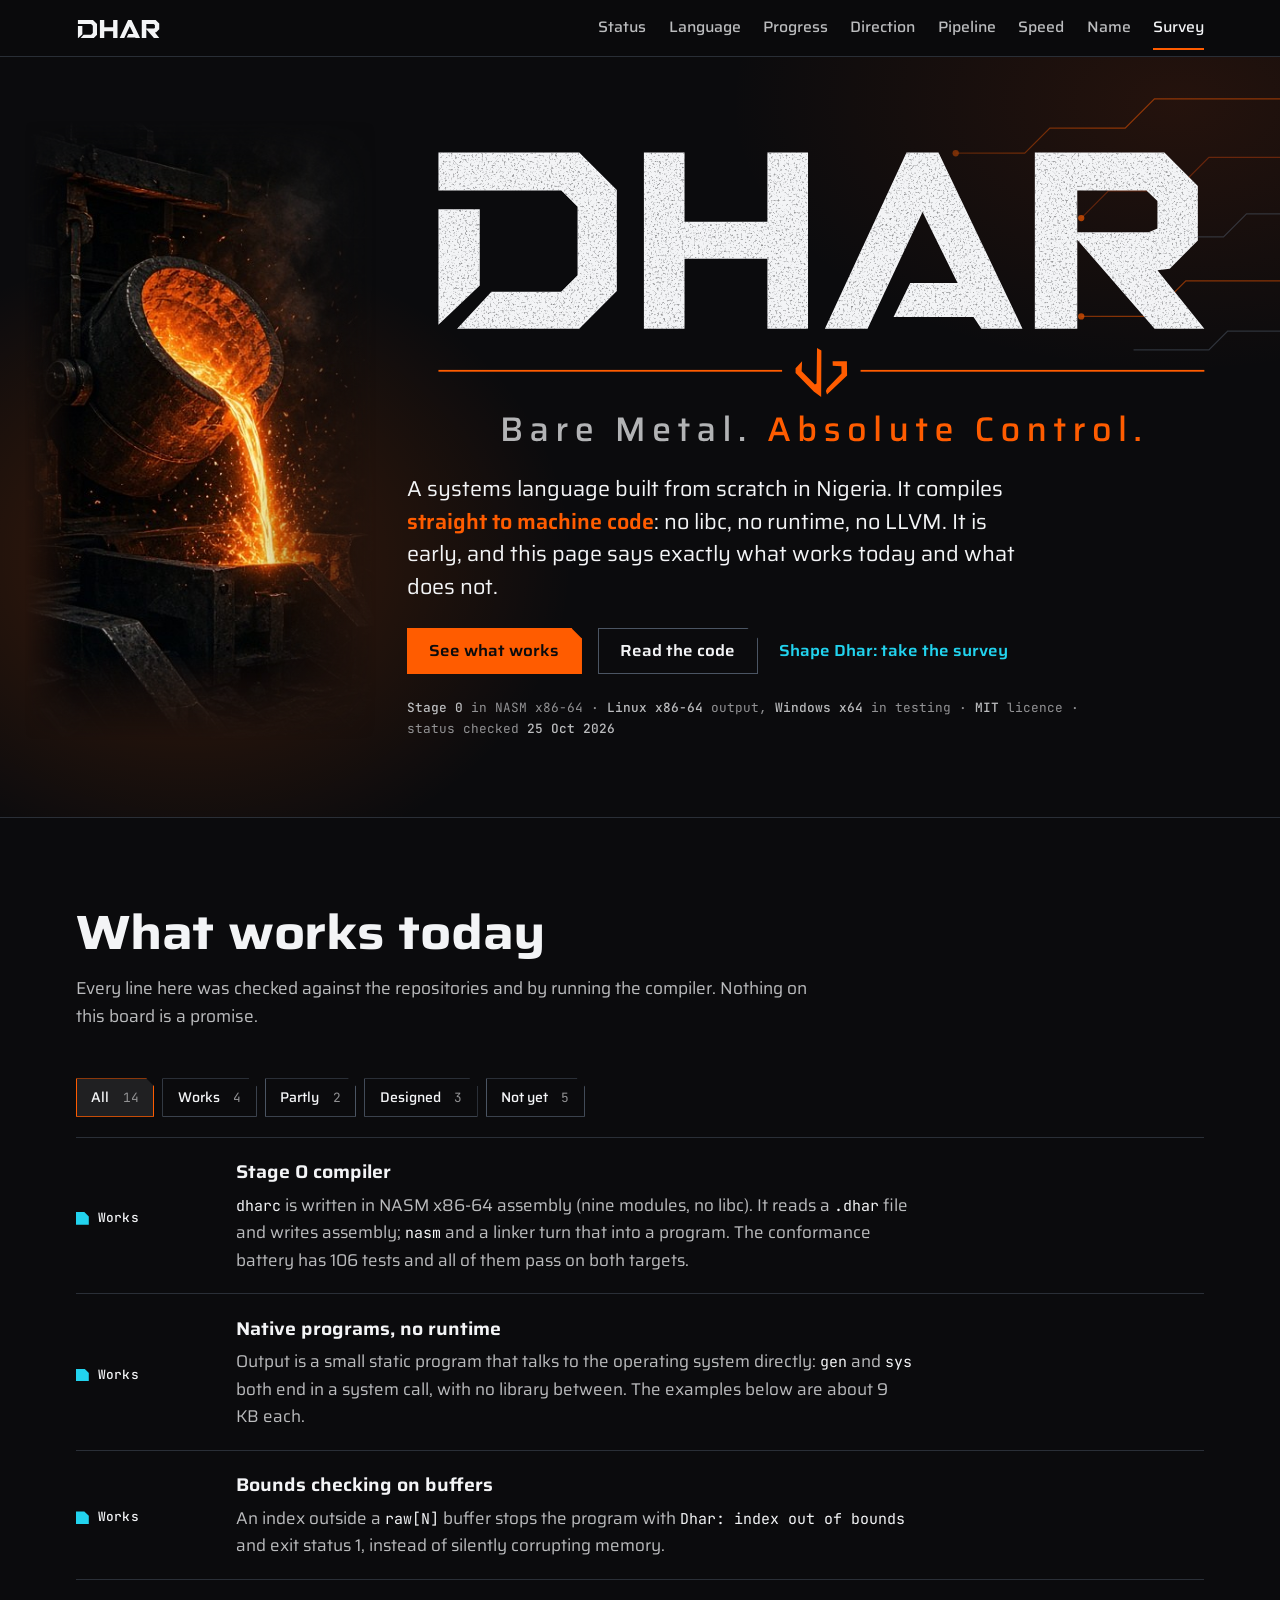
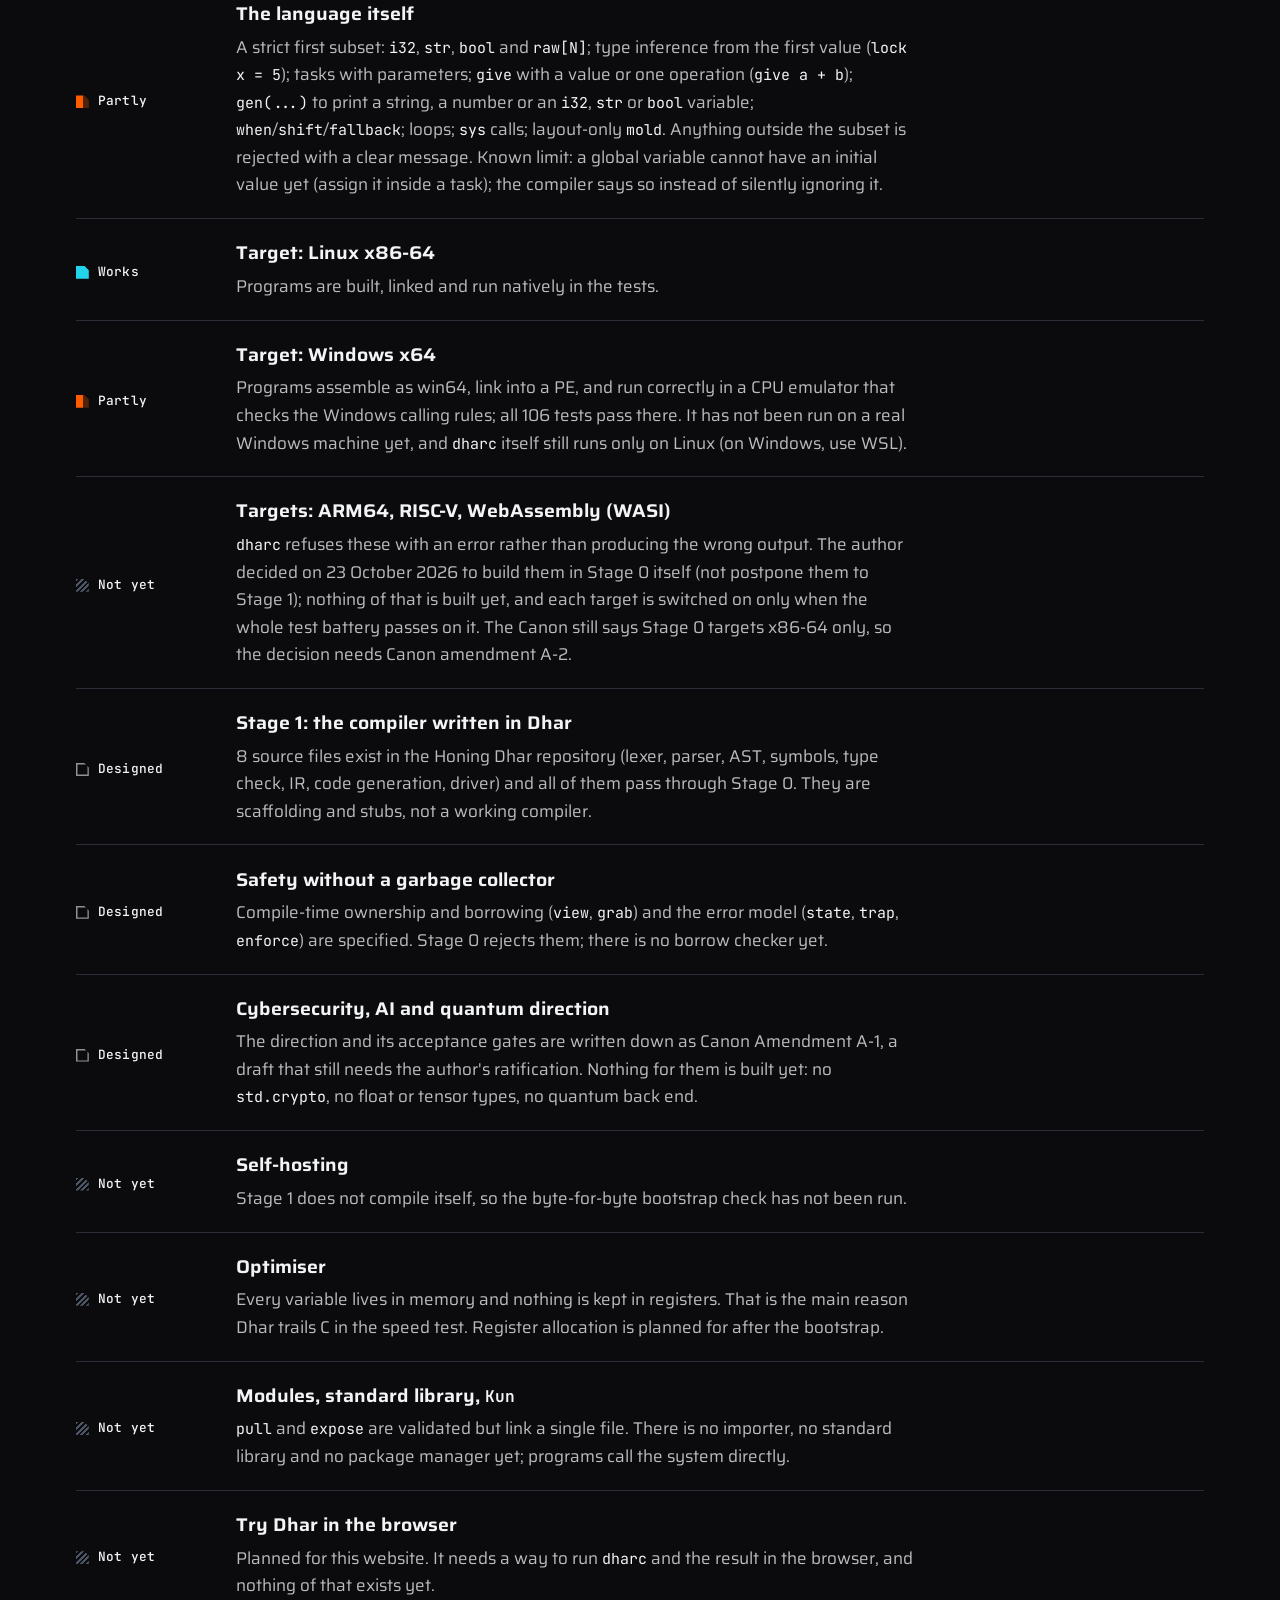
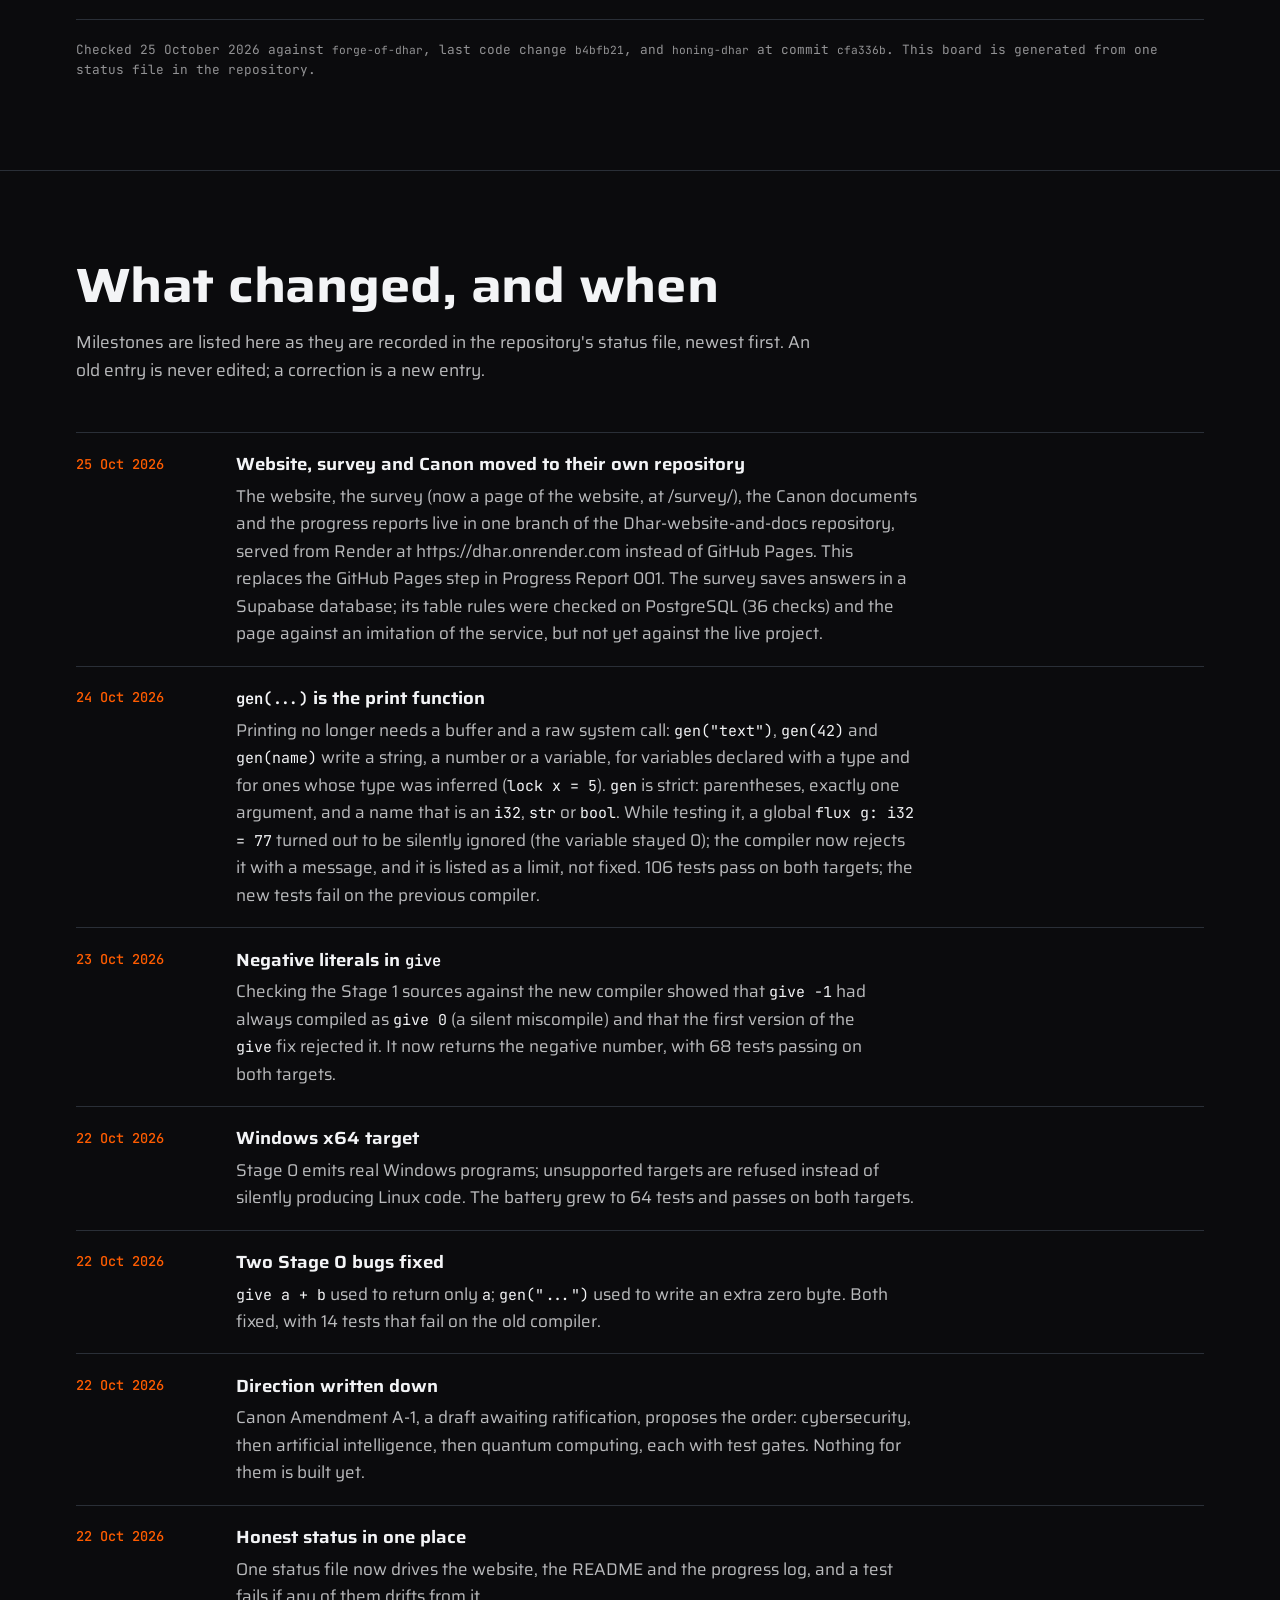
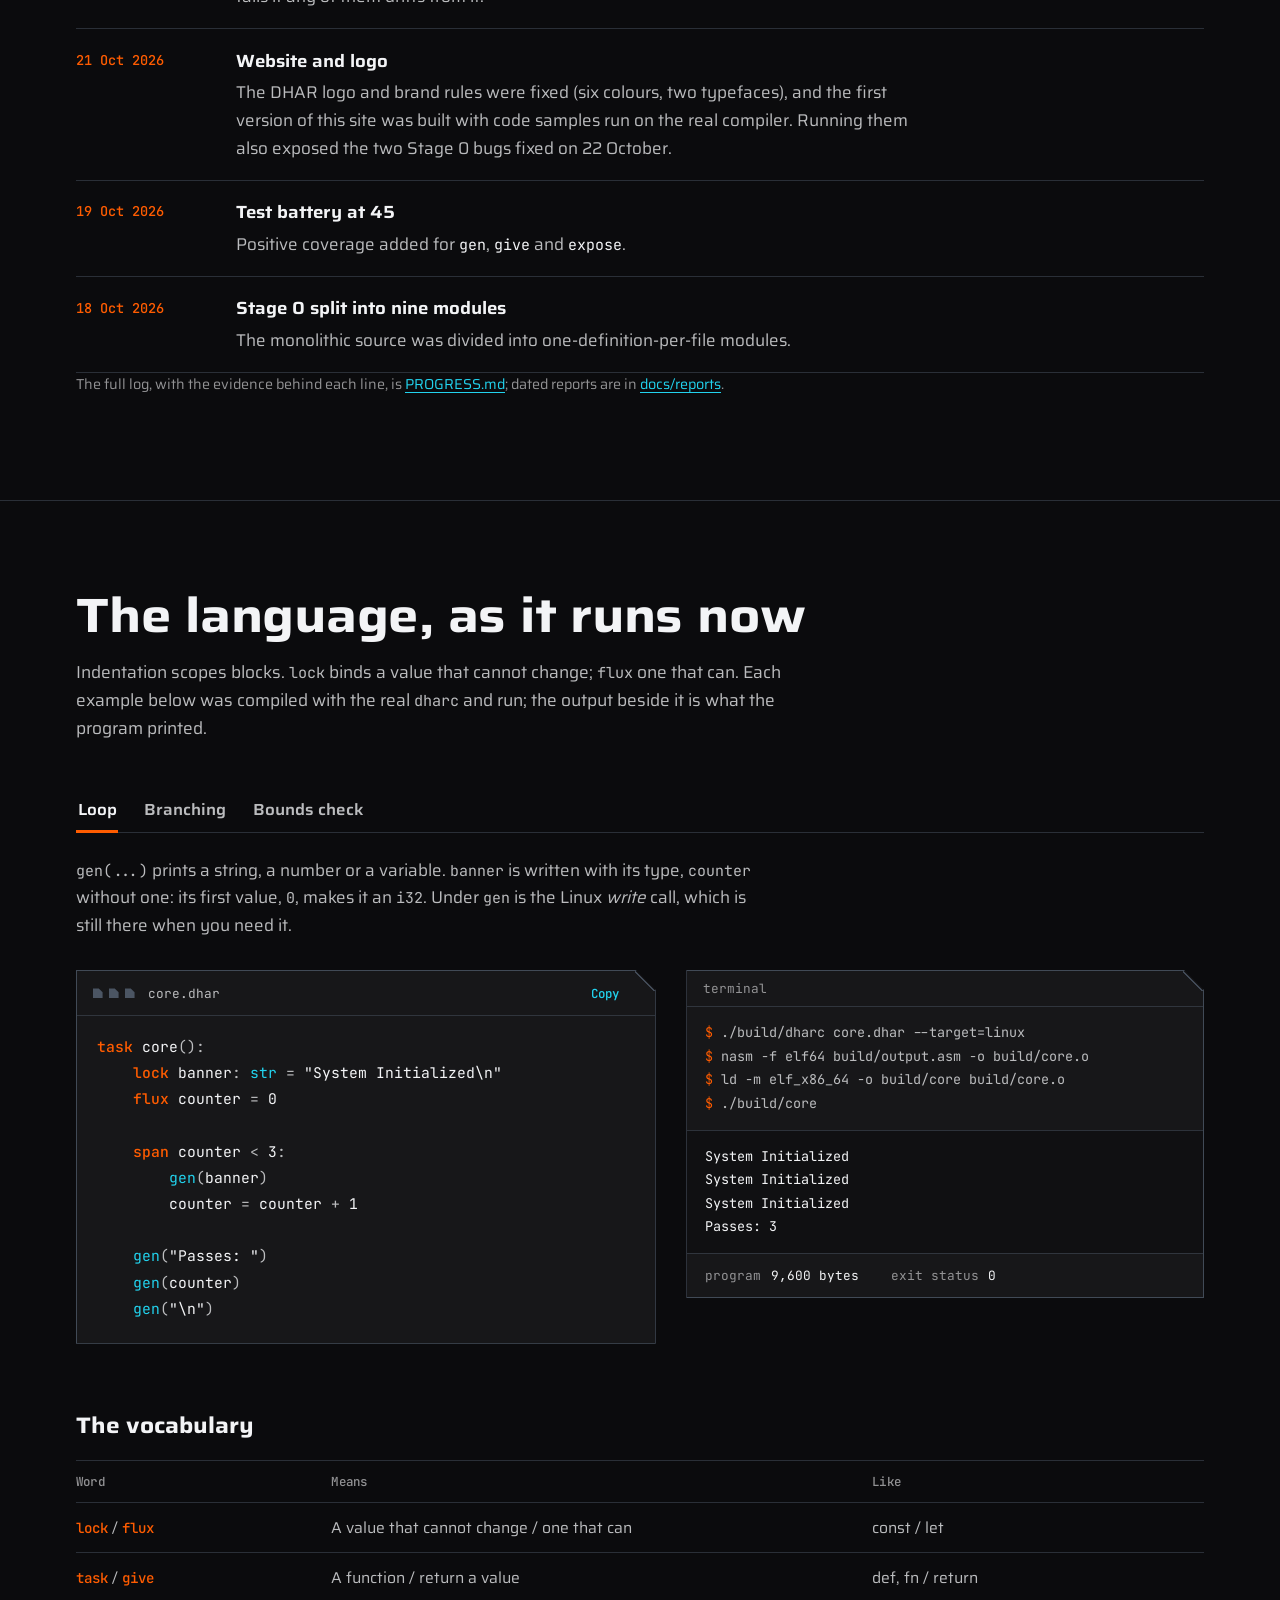
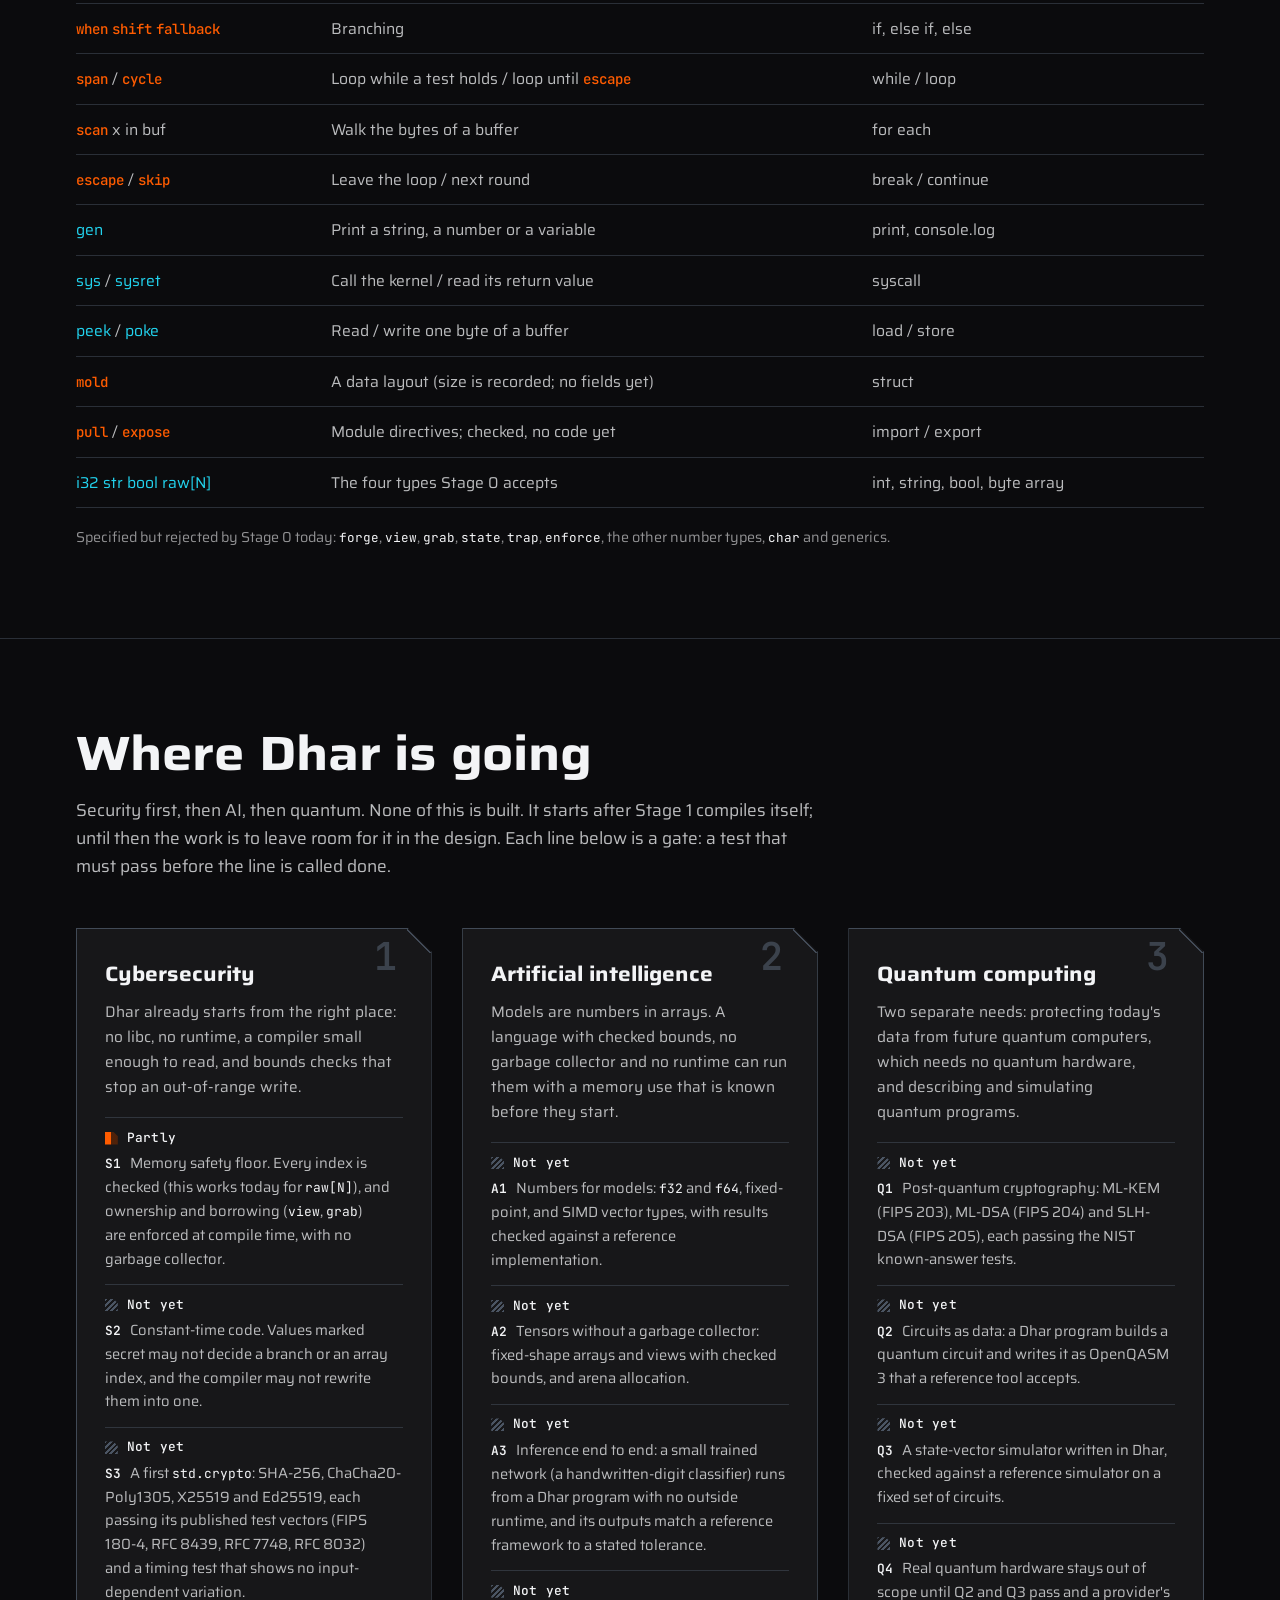
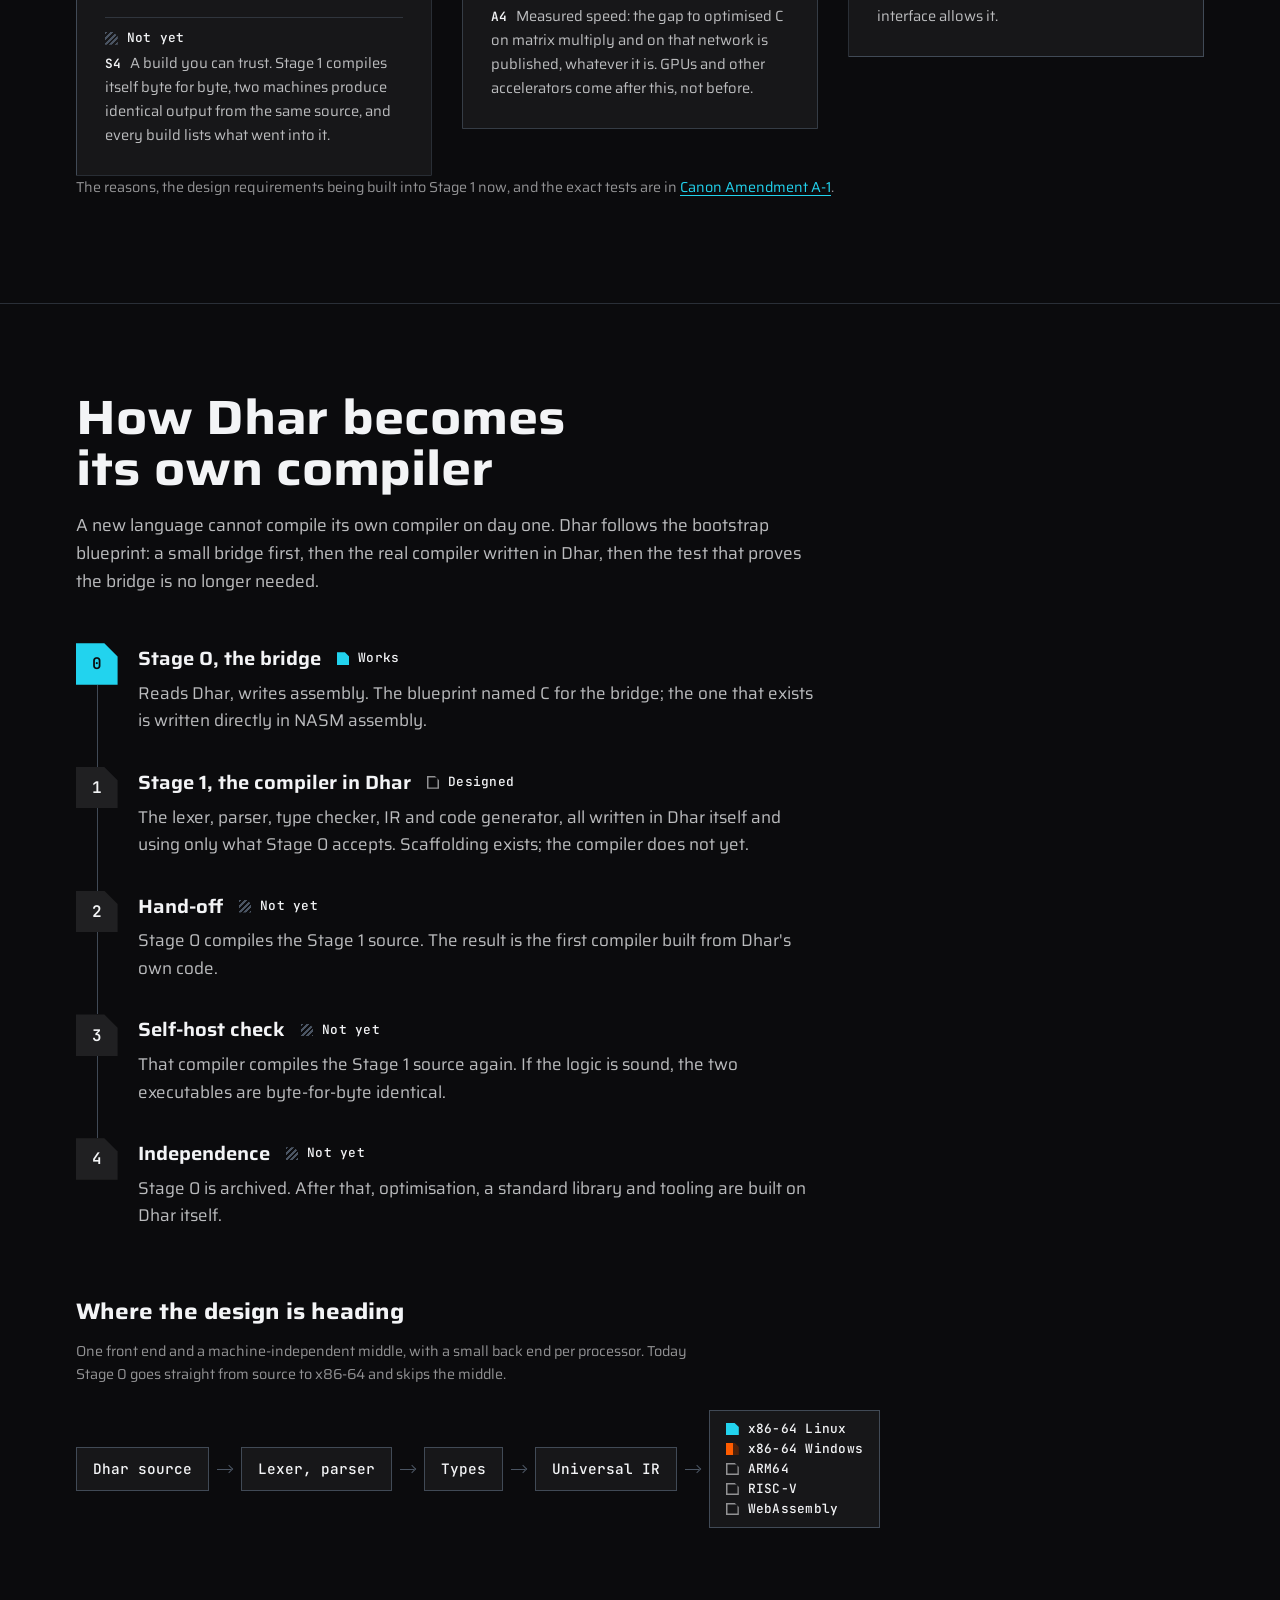
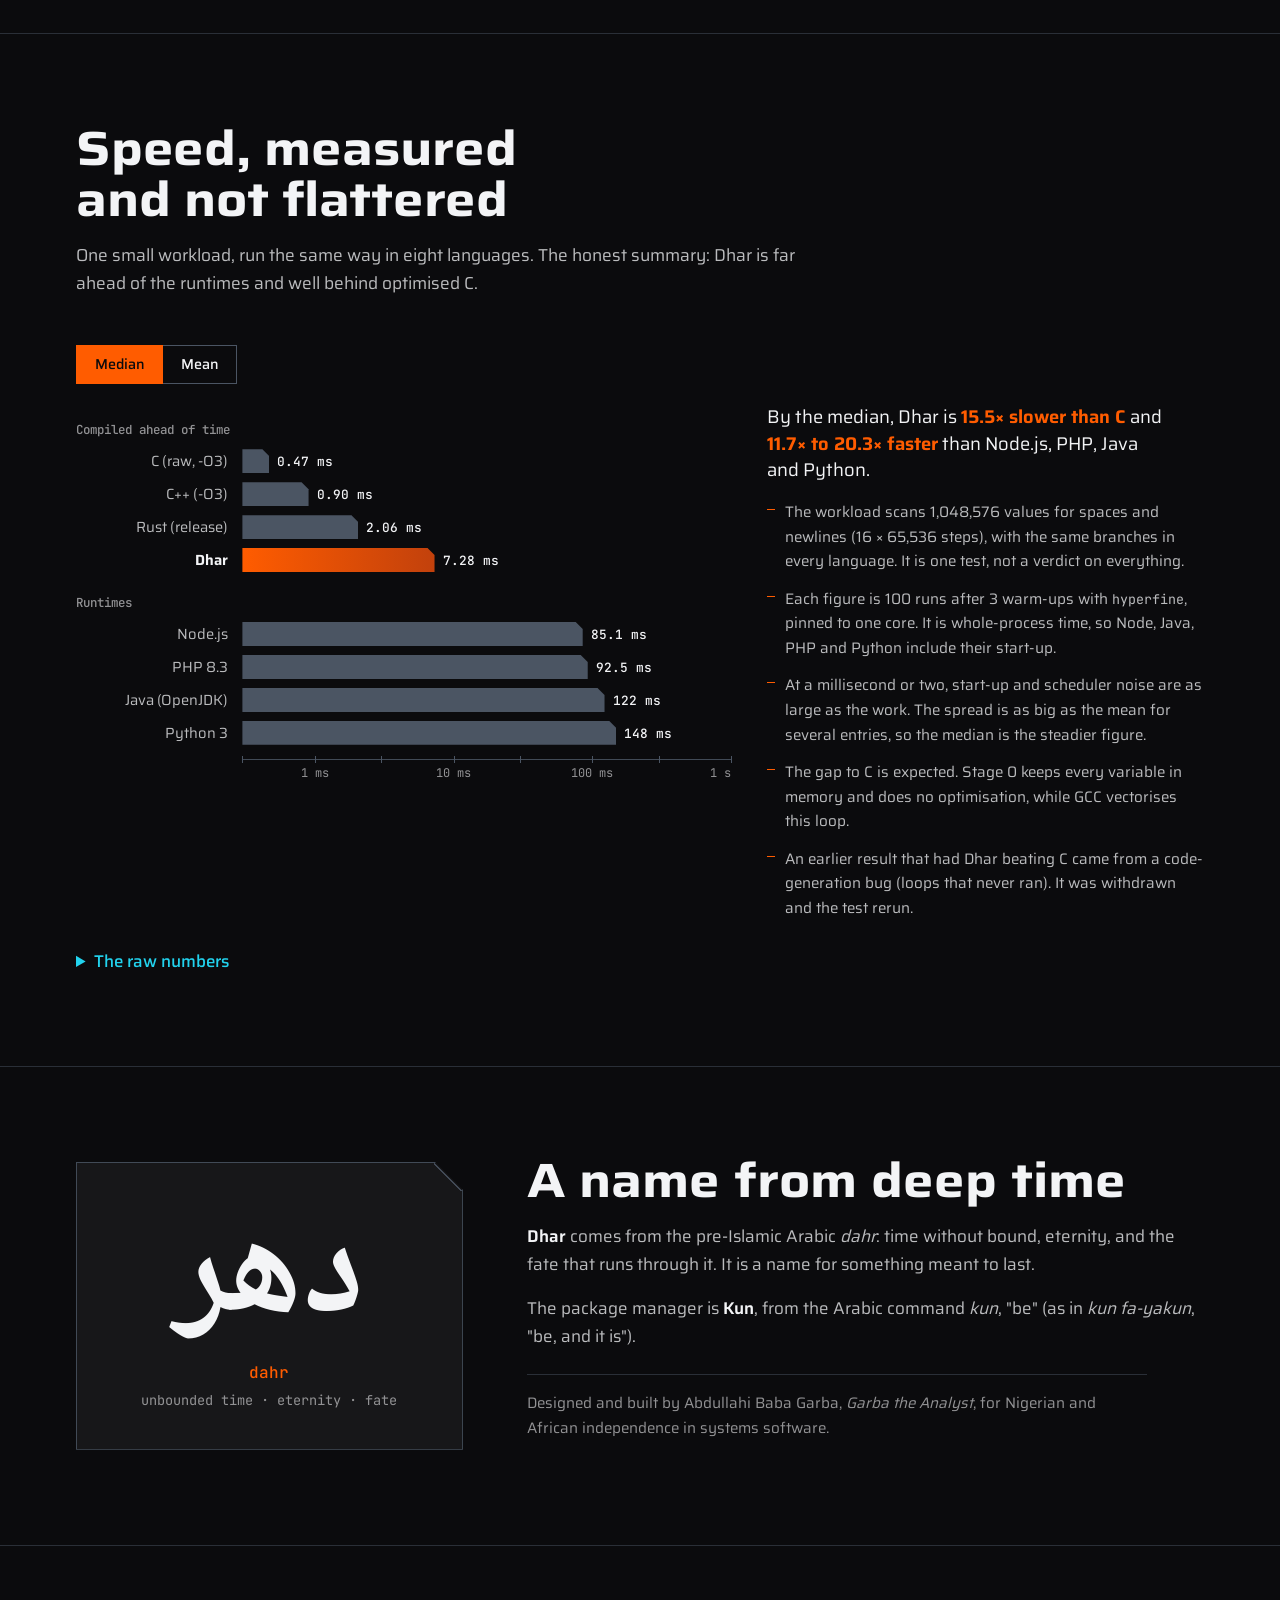
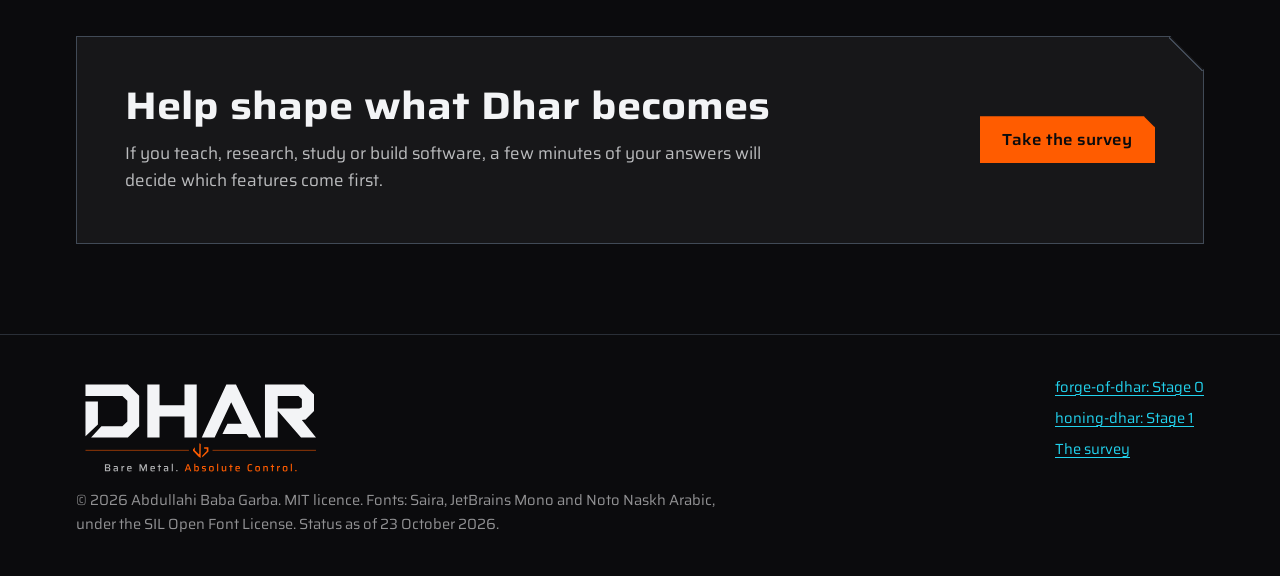
==== commit 0845fb5c: "Website: code samples print with gen(); status data synced from forge-of-dhar 9268c03 The three samp" ====
--- a/public/index.html
+++ b/public/index.html
@@ -99,7 +99,7 @@
         <a class="btn" href="#language">Read the code</a>
         <!--survey-hero--><a class="btn quiet" href="survey/">Shape Dhar: take the survey</a><!--/survey-hero-->
       </div>
-      <p class="facts"><b>Stage 0</b> in NASM x86-64 &middot; <b>Linux x86-64</b> output, <b>Windows x64</b> in testing &middot; <b>MIT</b> licence &middot; status checked <b><!--asof-short-->23 Oct 2026<!--/asof-short--></b></p>
+      <p class="facts"><b>Stage 0</b> in NASM x86-64 &middot; <b>Linux x86-64</b> output, <b>Windows x64</b> in testing &middot; <b>MIT</b> licence &middot; status checked <b><!--asof-short-->25 Oct 2026<!--/asof-short--></b></p>
     </div>
   </div>
 </section>
@@ -123,12 +123,12 @@
       <li data-status="works">
         <span class="chip works">Works</span>
         <div><h3>Stage 0 compiler</h3>
-        <p><code>dharc</code> is written in NASM x86-64 assembly (nine modules, no libc). It reads a <code>.dhar</code> file and writes assembly; <code>nasm</code> and a linker turn that into a program. The conformance battery has 68 tests and all of them pass on both targets.</p></div>
+        <p><code>dharc</code> is written in NASM x86-64 assembly (nine modules, no libc). It reads a <code>.dhar</code> file and writes assembly; <code>nasm</code> and a linker turn that into a program. The conformance battery has 106 tests and all of them pass on both targets.</p></div>
       </li>
       <li data-status="works">
         <span class="chip works">Works</span>
         <div><h3>Native programs, no runtime</h3>
-        <p>Output is a small static program that talks to the operating system directly through <code>sys</code>. The examples below are about 9 KB each.</p></div>
+        <p>Output is a small static program that talks to the operating system directly: <code>gen</code> and <code>sys</code> both end in a system call, with no library between. The examples below are about 9 KB each.</p></div>
       </li>
       <li data-status="works">
         <span class="chip works">Works</span>
@@ -138,7 +138,7 @@
       <li data-status="partly">
         <span class="chip partly">Partly</span>
         <div><h3>The language itself</h3>
-        <p>A strict first subset: <code>i32</code>, <code>str</code>, <code>bool</code> and <code>raw[N]</code>; tasks with parameters; <code>give</code> with a value or one operation (<code>give a + b</code>); <code>when</code>/<code>shift</code>/<code>fallback</code>; loops; <code>sys</code> calls; layout-only <code>mold</code>. Anything outside the subset is rejected with a clear message.</p></div>
+        <p>A strict first subset: <code>i32</code>, <code>str</code>, <code>bool</code> and <code>raw[N]</code>; type inference from the first value (<code>lock x = 5</code>); tasks with parameters; <code>give</code> with a value or one operation (<code>give a + b</code>); <code>gen(...)</code> to print a string, a number or an <code>i32</code>, <code>str</code> or <code>bool</code> variable; <code>when</code>/<code>shift</code>/<code>fallback</code>; loops; <code>sys</code> calls; layout-only <code>mold</code>. Anything outside the subset is rejected with a clear message. Known limit: a global variable cannot have an initial value yet (assign it inside a task); the compiler says so instead of silently ignoring it.</p></div>
       </li>
       <li data-status="works">
         <span class="chip works">Works</span>
@@ -148,12 +148,12 @@
       <li data-status="partly">
         <span class="chip partly">Partly</span>
         <div><h3>Target: Windows x64</h3>
-        <p>Programs assemble as win64, link into a PE, and run correctly in a CPU emulator that checks the Windows calling rules; all 68 tests pass there. It has not been run on a real Windows machine yet, and <code>dharc</code> itself still runs only on Linux (on Windows, use WSL).</p></div>
+        <p>Programs assemble as win64, link into a PE, and run correctly in a CPU emulator that checks the Windows calling rules; all 106 tests pass there. It has not been run on a real Windows machine yet, and <code>dharc</code> itself still runs only on Linux (on Windows, use WSL).</p></div>
       </li>
       <li data-status="notyet">
         <span class="chip notyet">Not yet</span>
         <div><h3>Targets: ARM64, RISC-V, WebAssembly (WASI)</h3>
-        <p><code>dharc</code> refuses these with an error rather than producing the wrong output. They are planned as back ends of the Stage 1 compiler, on the machine-independent IR.</p></div>
+        <p><code>dharc</code> refuses these with an error rather than producing the wrong output. The author decided on 23 October 2026 to build them in Stage 0 itself (not postpone them to Stage 1); nothing of that is built yet, and each target is switched on only when the whole test battery passes on it. The Canon still says Stage 0 targets x86-64 only, so the decision needs Canon amendment A-2.</p></div>
       </li>
       <li data-status="designed">
         <span class="chip designed">Designed</span>
@@ -192,7 +192,7 @@
       </li>
 <!-- status:board:end -->
     </ul>
-    <p class="stamp">Checked <!--asof-long-->23 October 2026<!--/asof-long--> against <code>forge-of-dhar</code>, last code change <code><!--commit-forge-->36f91d2<!--/commit-forge--></code>, and <code>honing-dhar</code> at commit <code><!--commit-honing-->cfa336b<!--/commit-honing--></code>. This board is generated from one status file in the repository.</p>
+    <p class="stamp">Checked <!--asof-long-->25 October 2026<!--/asof-long--> against <code>forge-of-dhar</code>, last code change <code><!--commit-forge-->b4bfb21<!--/commit-forge--></code>, and <code>honing-dhar</code> at commit <code><!--commit-honing-->cfa336b<!--/commit-honing--></code>. This board is generated from one status file in the repository.</p>
   </div>
 </section>
 
@@ -205,6 +205,8 @@
     </div>
     <ol class="timeline">
 <!-- status:milestones:start -->
+      <li><time datetime="2026-10-25">25 Oct 2026</time><div><h3>Website, survey and Canon moved to their own repository</h3><p>The website, the survey (now a page of the website, at /survey/), the Canon documents and the progress reports live in one branch of the Dhar-website-and-docs repository, served from Render at https://dhar.onrender.com instead of GitHub Pages. This replaces the GitHub Pages step in Progress Report 001. The survey saves answers in a Supabase database; its table rules were checked on PostgreSQL (36 checks) and the page against an imitation of the service, but not yet against the live project.</p></div></li>
+      <li><time datetime="2026-10-24">24 Oct 2026</time><div><h3><code>gen(...)</code> is the print function</h3><p>Printing no longer needs a buffer and a raw system call: <code>gen("text")</code>, <code>gen(42)</code> and <code>gen(name)</code> write a string, a number or a variable, for variables declared with a type and for ones whose type was inferred (<code>lock x = 5</code>). <code>gen</code> is strict: parentheses, exactly one argument, and a name that is an <code>i32</code>, <code>str</code> or <code>bool</code>. While testing it, a global <code>flux g: i32 = 77</code> turned out to be silently ignored (the variable stayed 0); the compiler now rejects it with a message, and it is listed as a limit, not fixed. 106 tests pass on both targets; the new tests fail on the previous compiler.</p></div></li>
       <li><time datetime="2026-10-23">23 Oct 2026</time><div><h3>Negative literals in <code>give</code></h3><p>Checking the Stage 1 sources against the new compiler showed that <code>give -1</code> had always compiled as <code>give 0</code> (a silent miscompile) and that the first version of the <code>give</code> fix rejected it. It now returns the negative number, with 68 tests passing on both targets.</p></div></li>
       <li><time datetime="2026-10-22">22 Oct 2026</time><div><h3>Windows x64 target</h3><p>Stage 0 emits real Windows programs; unsupported targets are refused instead of silently producing Linux code. The battery grew to 64 tests and passes on both targets.</p></div></li>
       <li><time datetime="2026-10-22">22 Oct 2026</time><div><h3>Two Stage 0 bugs fixed</h3><p><code>give a + b</code> used to return only <code>a</code>; <code>gen("...")</code> used to write an extra zero byte. Both fixed, with 14 tests that fail on the old compiler.</p></div></li>
@@ -235,20 +237,20 @@
 
     <!-- ---- Loop ---- -->
     <div class="tab-panel" role="tabpanel" id="panel-loop" aria-labelledby="tab-loop">
-      <p class="tab-intro"><code>sys 1, 1, banner, 19</code> is the Linux <em>write</em> call: file 1 (standard output), the string, 19 bytes.</p>
+      <p class="tab-intro"><code>gen(...)</code> prints a string, a number or a variable. <code>banner</code> is written with its type, <code>counter</code> without one: its first value, <code>0</code>, makes it an <code>i32</code>. Under <code>gen</code> is the Linux <em>write</em> call, which is still there when you need it.</p>
       <div class="win cut">
         <div class="win-bar"><span class="dots" aria-hidden="true"><i></i><i></i><i></i></span><span class="fname">core.dhar</span><button class="copy" type="button">Copy</button></div>
-<pre><code data-sample="core"><span class="k">task</span> core<span class="p">():</span>
+<pre><code data-sample="core"><span class="k">task</span> core<span class="p">(</span><span class="p">)</span><span class="p">:</span>
     <span class="k">lock</span> banner<span class="p">:</span> <span class="t">str</span> <span class="p">=</span> <span class="s">"System Initialized\n"</span>
-    <span class="k">flux</span> counter<span class="p">:</span> <span class="t">i32</span> <span class="p">=</span> <span class="n">0</span>
-    <span class="k">flux</span> buffer<span class="p">:</span> <span class="t">raw</span><span class="p">[</span><span class="n">256</span><span class="p">]</span>
+    <span class="k">flux</span> counter <span class="p">=</span> <span class="n">0</span>
 
     <span class="k">span</span> counter <span class="p">&lt;</span> <span class="n">3</span><span class="p">:</span>
-        <span class="t">sys</span> <span class="n">1</span><span class="p">,</span> <span class="n">1</span><span class="p">,</span> banner<span class="p">,</span> <span class="n">19</span>
+        <span class="t">gen</span><span class="p">(</span>banner<span class="p">)</span>
         counter <span class="p">=</span> counter <span class="p">+</span> <span class="n">1</span>
 
-    <span class="k">lock</span> done<span class="p">:</span> <span class="t">str</span> <span class="p">=</span> <span class="s">"Limit reached\n"</span>
-    <span class="t">sys</span> <span class="n">1</span><span class="p">,</span> <span class="n">1</span><span class="p">,</span> done<span class="p">,</span> <span class="n">14</span></code></pre>
+    <span class="t">gen</span><span class="p">(</span><span class="s">"Passes: "</span><span class="p">)</span>
+    <span class="t">gen</span><span class="p">(</span>counter<span class="p">)</span>
+    <span class="t">gen</span><span class="p">(</span><span class="s">"\n"</span><span class="p">)</span></code></pre>
       </div>
       <div class="run cut">
         <div class="run-head">terminal</div>
@@ -259,8 +261,8 @@
 <pre class="out" data-output="core">System Initialized
 System Initialized
 System Initialized
-Limit reached</pre>
-        <dl class="run-meta"><div><dt>program</dt><dd>9,200 bytes</dd></div><div><dt>exit status</dt><dd>0</dd></div></dl>
+Passes: 3</pre>
+        <dl class="run-meta"><div><dt>program</dt><dd>9,600 bytes</dd></div><div><dt>exit status</dt><dd>0</dd></div></dl>
       </div>
     </div>
 
@@ -269,18 +271,15 @@
       <p class="tab-intro"><code>when</code>, <code>shift</code> and <code>fallback</code> are if, else if and else. A task takes typed parameters and is called by name.</p>
       <div class="win cut">
         <div class="win-bar"><span class="dots" aria-hidden="true"><i></i><i></i><i></i></span><span class="fname">branch.dhar</span><button class="copy" type="button">Copy</button></div>
-<pre><code data-sample="branch"><span class="k">task</span> classify<span class="p">(</span>v<span class="p">:</span> <span class="t">i32</span><span class="p">):</span>
+<pre><code data-sample="branch"><span class="k">task</span> classify<span class="p">(</span>v<span class="p">:</span> <span class="t">i32</span><span class="p">)</span><span class="p">:</span>
     <span class="k">when</span> v <span class="p">==</span> <span class="n">1</span><span class="p">:</span>
-        <span class="k">lock</span> a<span class="p">:</span> <span class="t">str</span> <span class="p">=</span> <span class="s">"nominal\n"</span>
-        <span class="t">sys</span> <span class="n">1</span><span class="p">,</span> <span class="n">1</span><span class="p">,</span> a<span class="p">,</span> <span class="n">8</span>
+        <span class="t">gen</span><span class="p">(</span><span class="s">"nominal\n"</span><span class="p">)</span>
     <span class="k">shift</span> v <span class="p">==</span> <span class="n">2</span><span class="p">:</span>
-        <span class="k">lock</span> b<span class="p">:</span> <span class="t">str</span> <span class="p">=</span> <span class="s">"degraded\n"</span>
-        <span class="t">sys</span> <span class="n">1</span><span class="p">,</span> <span class="n">1</span><span class="p">,</span> b<span class="p">,</span> <span class="n">9</span>
+        <span class="t">gen</span><span class="p">(</span><span class="s">"degraded\n"</span><span class="p">)</span>
     <span class="k">fallback</span><span class="p">:</span>
-        <span class="k">lock</span> c<span class="p">:</span> <span class="t">str</span> <span class="p">=</span> <span class="s">"unknown\n"</span>
-        <span class="t">sys</span> <span class="n">1</span><span class="p">,</span> <span class="n">1</span><span class="p">,</span> c<span class="p">,</span> <span class="n">8</span>
-
-<span class="k">task</span> core<span class="p">():</span>
+        <span class="t">gen</span><span class="p">(</span><span class="s">"unknown\n"</span><span class="p">)</span>
+
+<span class="k">task</span> core<span class="p">(</span><span class="p">)</span><span class="p">:</span>
     classify<span class="p">(</span><span class="n">1</span><span class="p">)</span>
     classify<span class="p">(</span><span class="n">2</span><span class="p">)</span>
     classify<span class="p">(</span><span class="n">7</span><span class="p">)</span></code></pre>
@@ -303,12 +302,11 @@
       <p class="tab-intro"><code>buf</code> holds four bytes and the index is 9. The program stops with a message and a non-zero exit status; the line after the write never runs.</p>
       <div class="win cut">
         <div class="win-bar"><span class="dots" aria-hidden="true"><i></i><i></i><i></i></span><span class="fname">bounds.dhar</span><button class="copy" type="button">Copy</button></div>
-<pre><code data-sample="bounds"><span class="k">task</span> core<span class="p">():</span>
+<pre><code data-sample="bounds"><span class="k">task</span> core<span class="p">(</span><span class="p">)</span><span class="p">:</span>
     <span class="k">flux</span> buf<span class="p">:</span> <span class="t">raw</span><span class="p">[</span><span class="n">4</span><span class="p">]</span>
-    <span class="k">flux</span> i<span class="p">:</span> <span class="t">i32</span> <span class="p">=</span> <span class="n">9</span>
+    <span class="k">flux</span> i <span class="p">=</span> <span class="n">9</span>
     buf<span class="p">[</span>i<span class="p">]</span> <span class="p">=</span> <span class="n">1</span>
-    <span class="k">lock</span> ok<span class="p">:</span> <span class="t">str</span> <span class="p">=</span> <span class="s">"unreachable\n"</span>
-    <span class="t">sys</span> <span class="n">1</span><span class="p">,</span> <span class="n">1</span><span class="p">,</span> ok<span class="p">,</span> <span class="n">12</span></code></pre>
+    <span class="t">gen</span><span class="p">(</span><span class="s">"unreachable\n"</span><span class="p">)</span></code></pre>
       </div>
       <div class="run cut">
         <div class="run-head">terminal</div>
@@ -333,6 +331,7 @@
             <tr><td><span class="k">span</span> / <span class="k">cycle</span></td><td>Loop while a test holds / loop until <span class="k">escape</span></td><td>while / loop</td></tr>
             <tr><td><span class="k">scan</span> x in buf</td><td>Walk the bytes of a buffer</td><td>for each</td></tr>
             <tr><td><span class="k">escape</span> / <span class="k">skip</span></td><td>Leave the loop / next round</td><td>break / continue</td></tr>
+            <tr><td><span class="t">gen</span></td><td>Print a string, a number or a variable</td><td>print, console.log</td></tr>
             <tr><td><span class="t">sys</span> / <span class="t">sysret</span></td><td>Call the kernel / read its return value</td><td>syscall</td></tr>
             <tr><td><span class="t">peek</span> / <span class="t">poke</span></td><td>Read / write one byte of a buffer</td><td>load / store</td></tr>
             <tr><td><span class="k">mold</span></td><td>A data layout (size is recorded; no fields yet)</td><td>struct</td></tr>
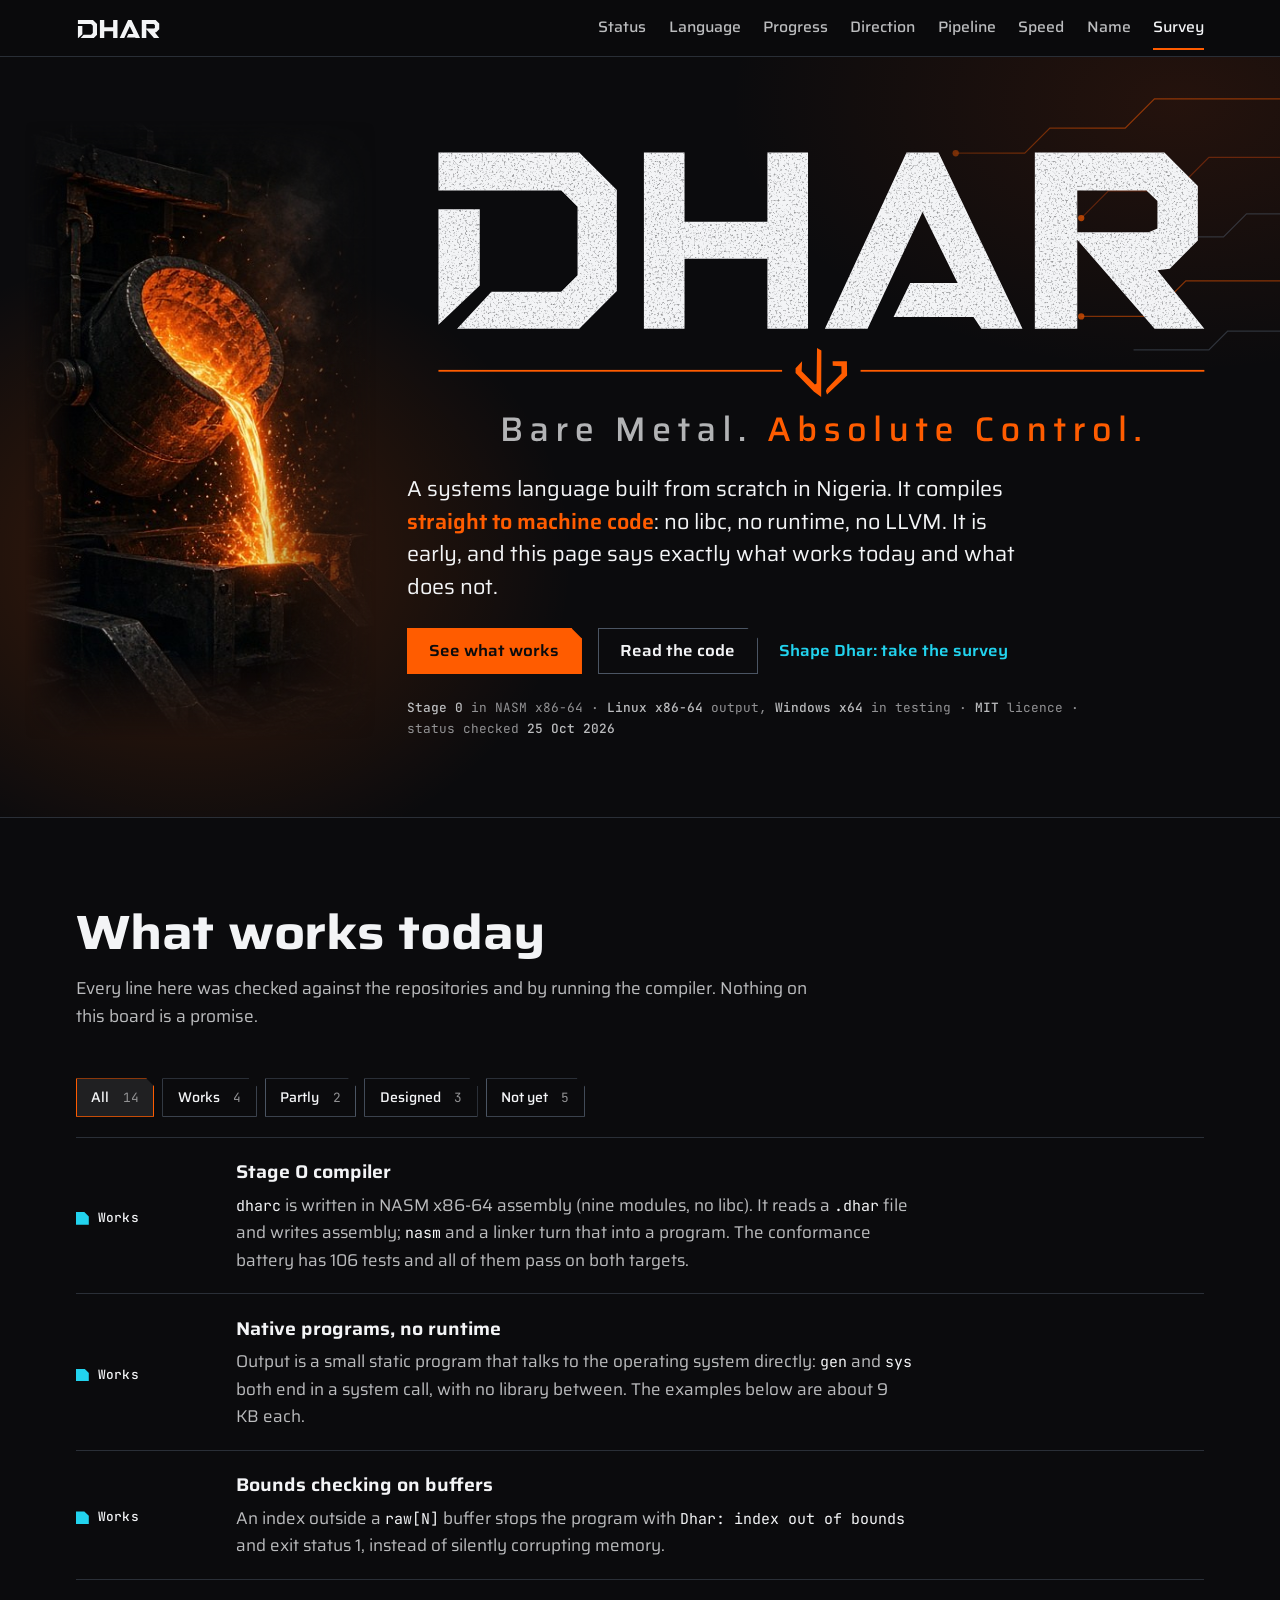
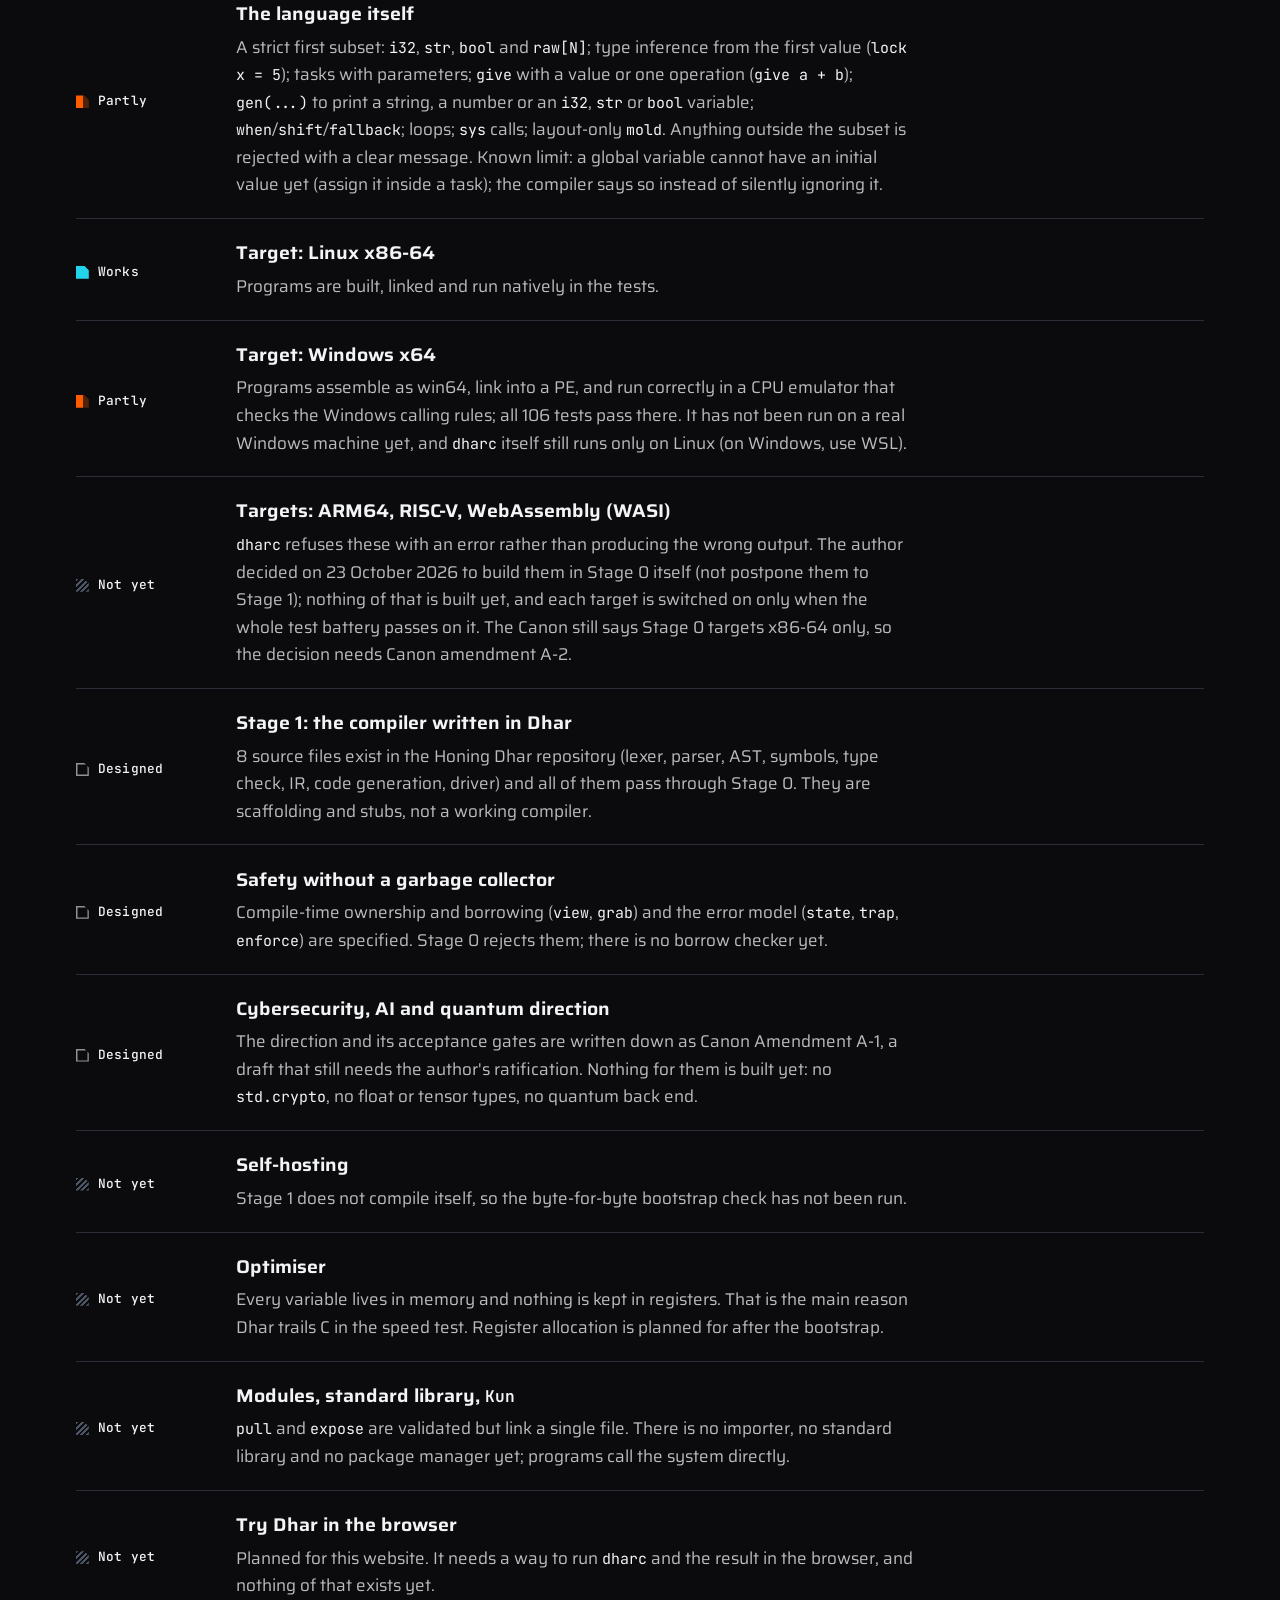
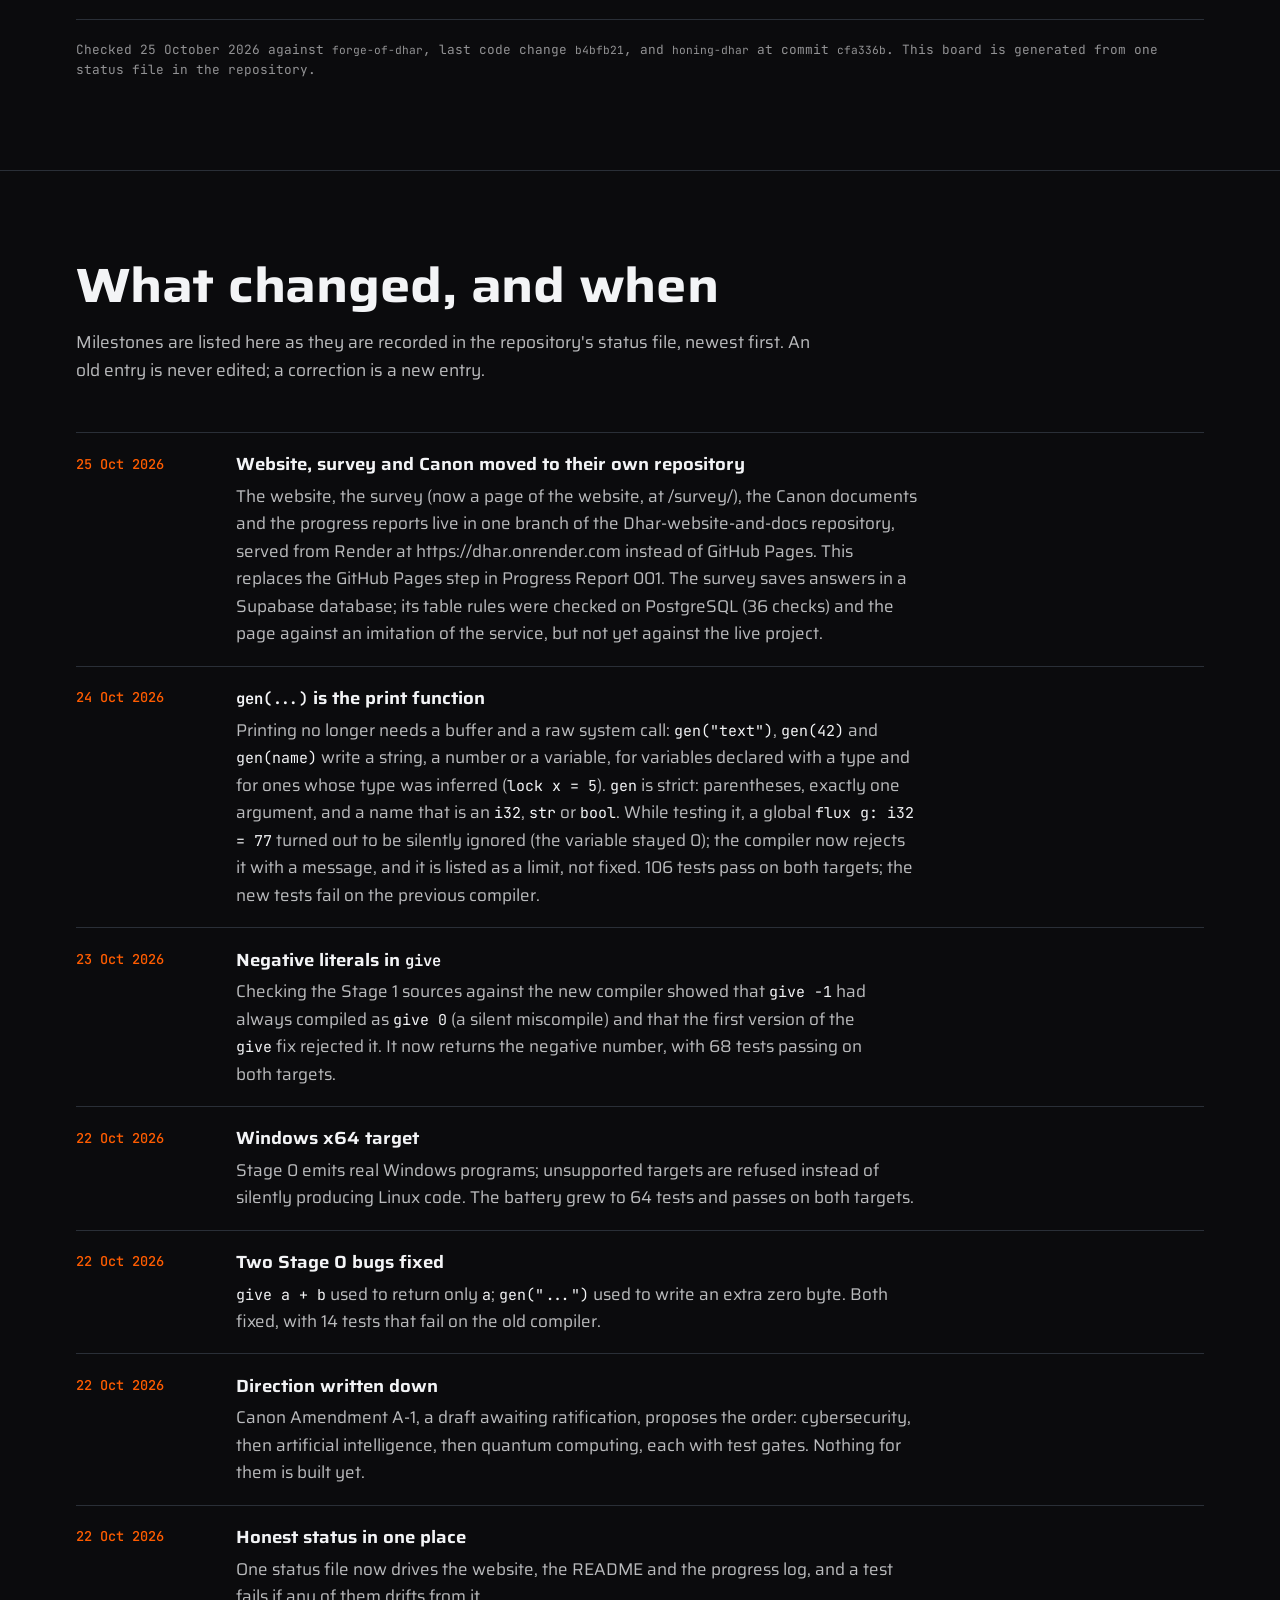
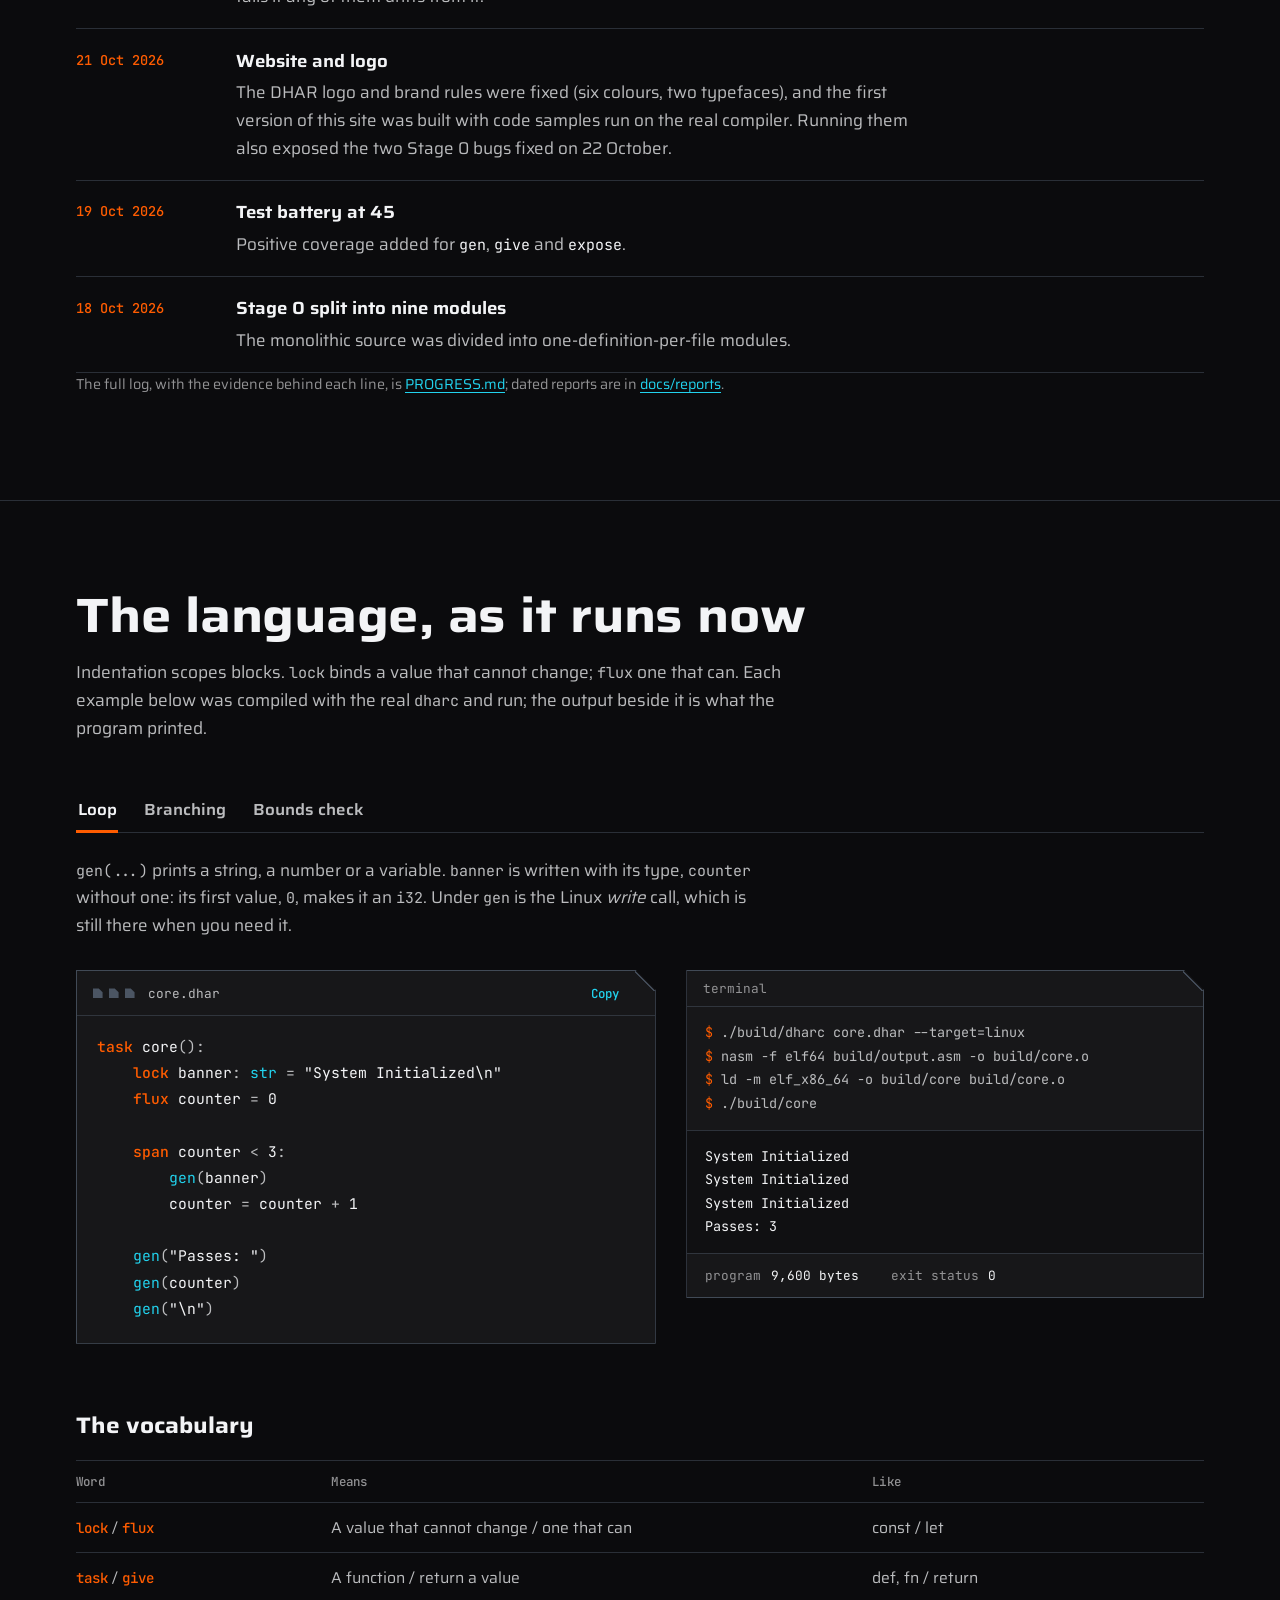
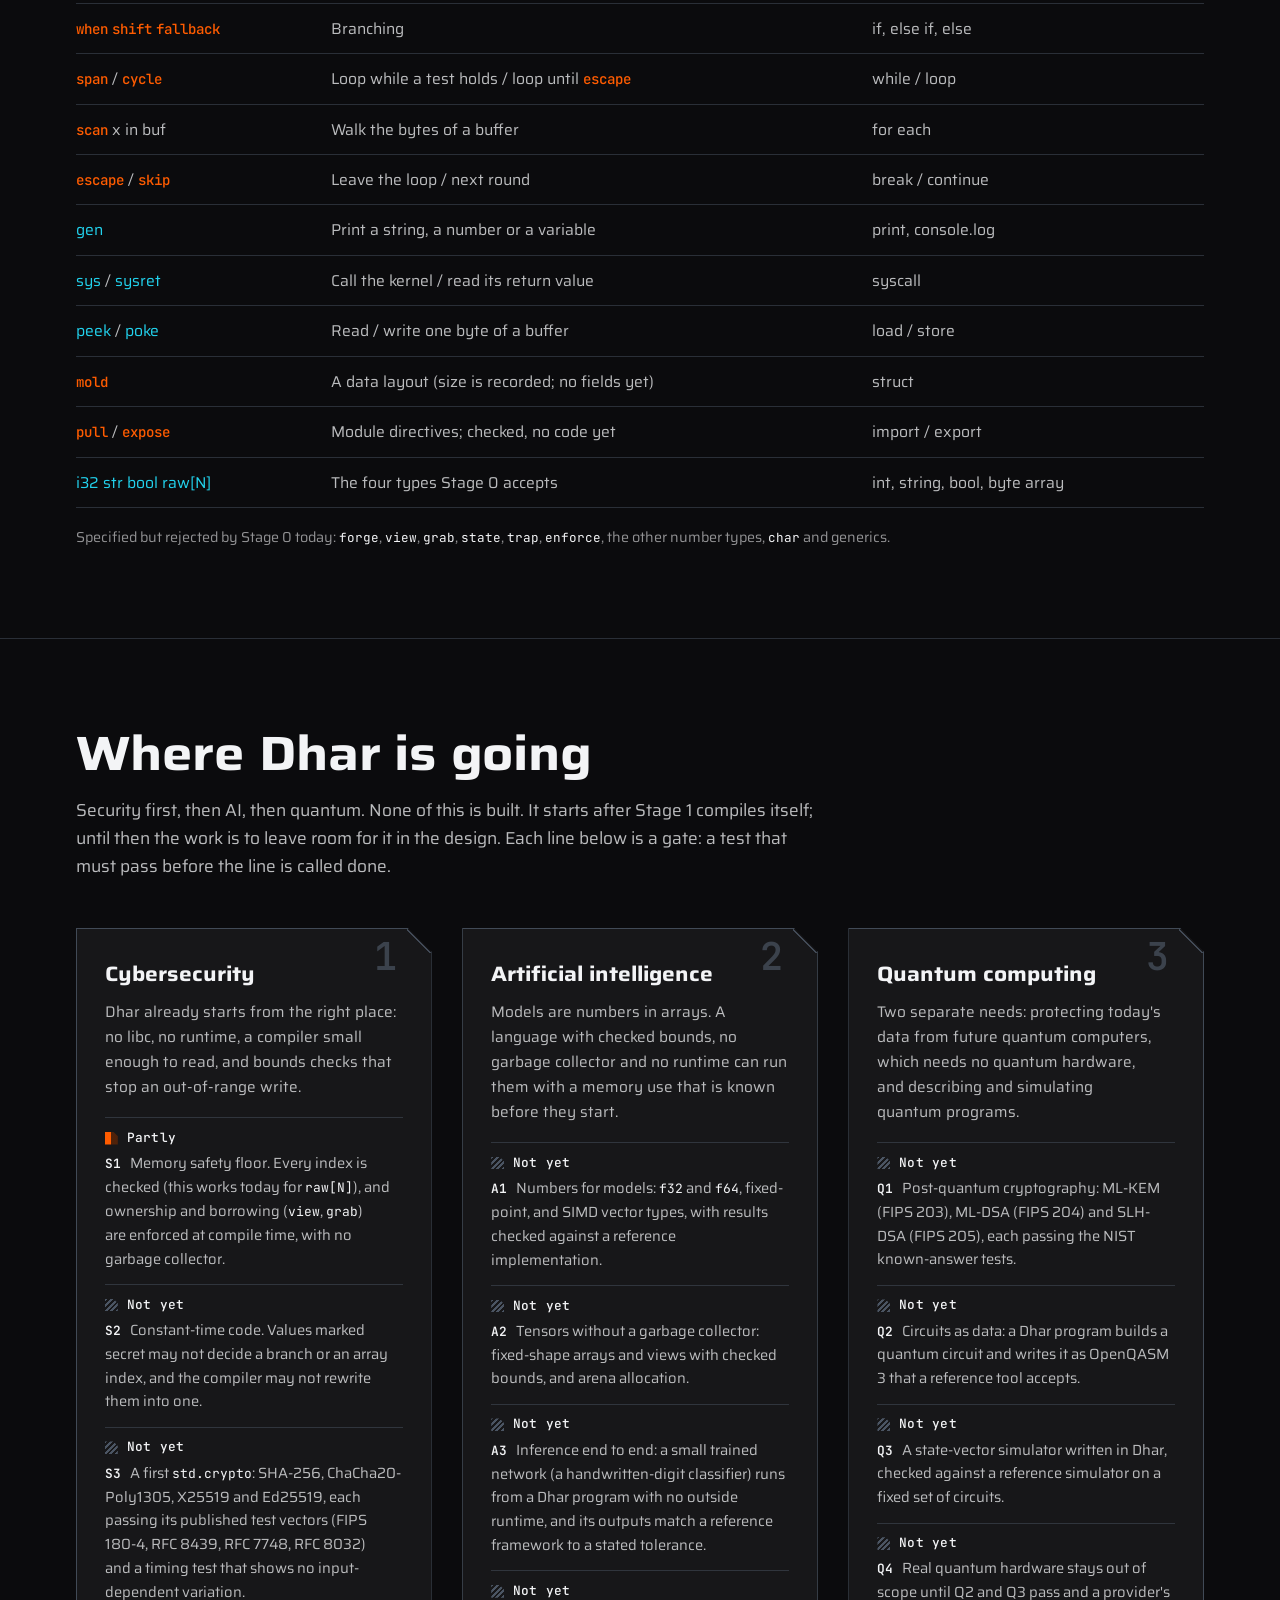
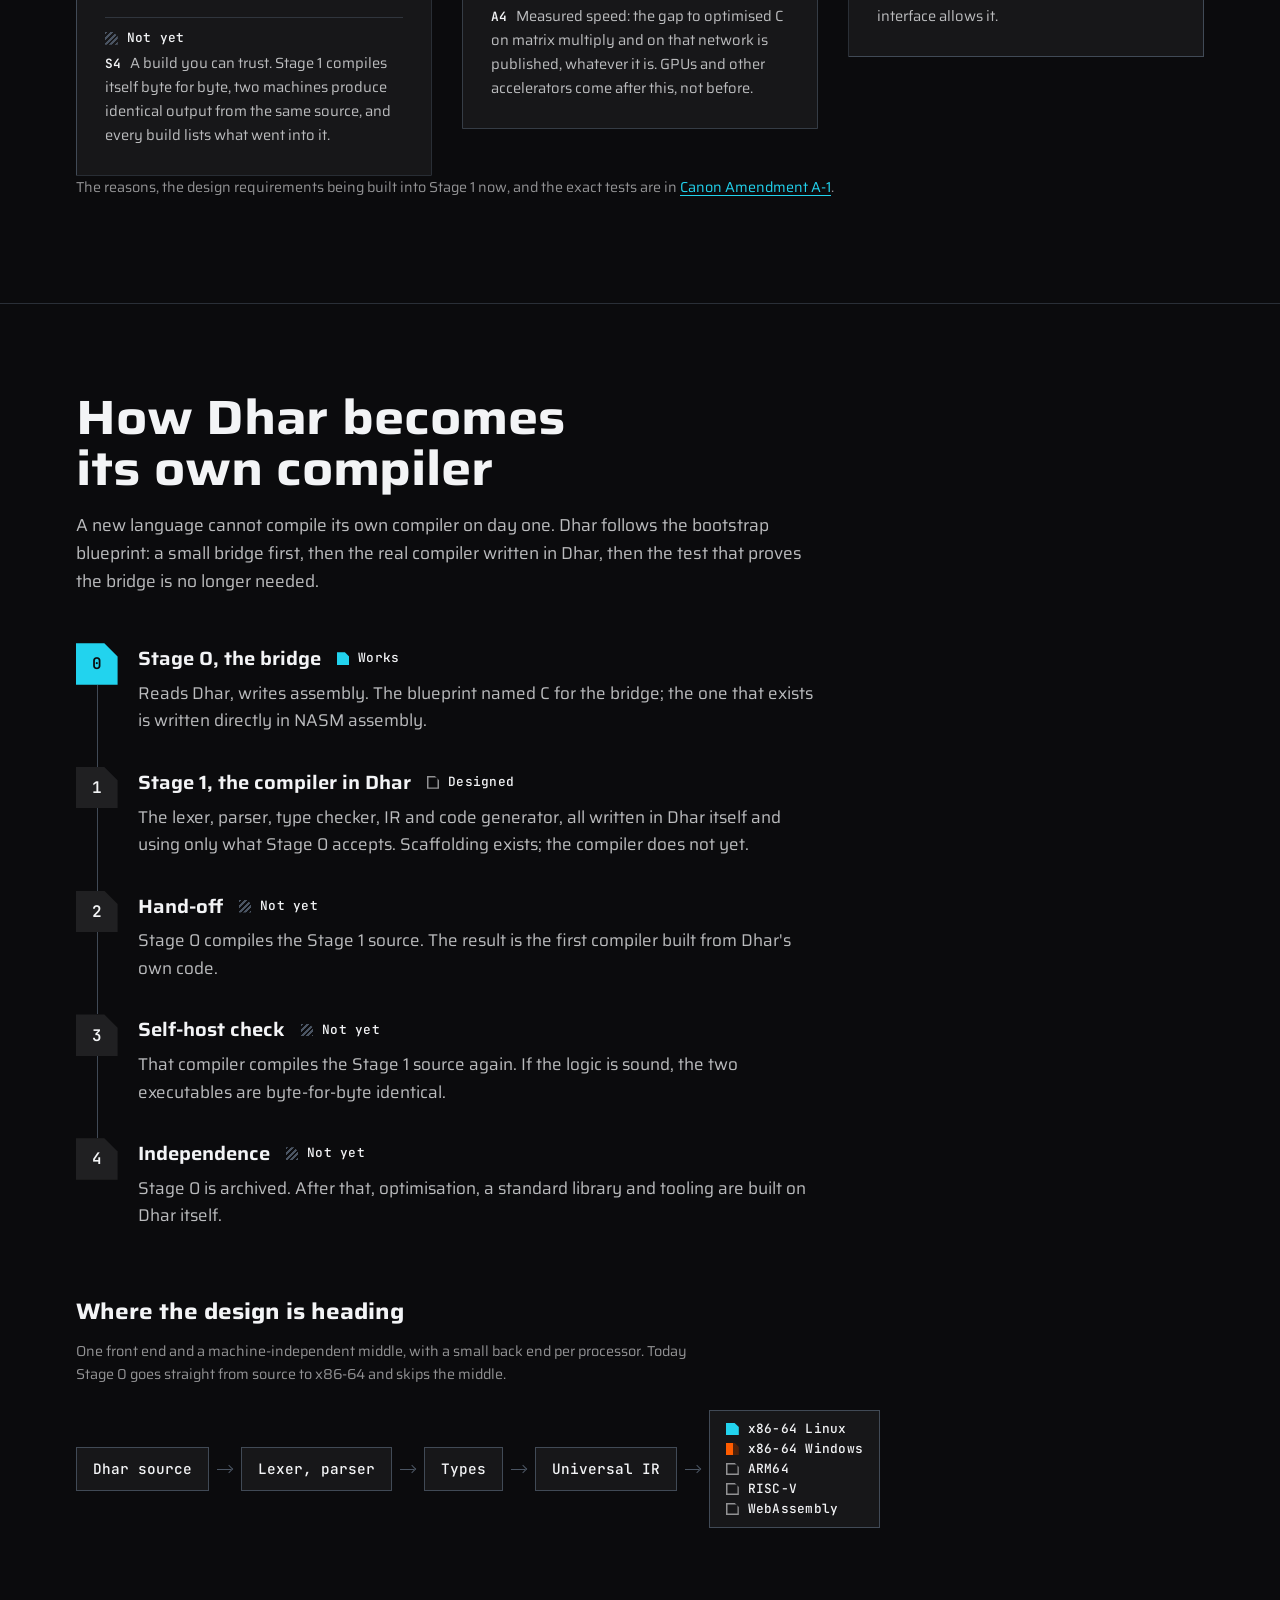
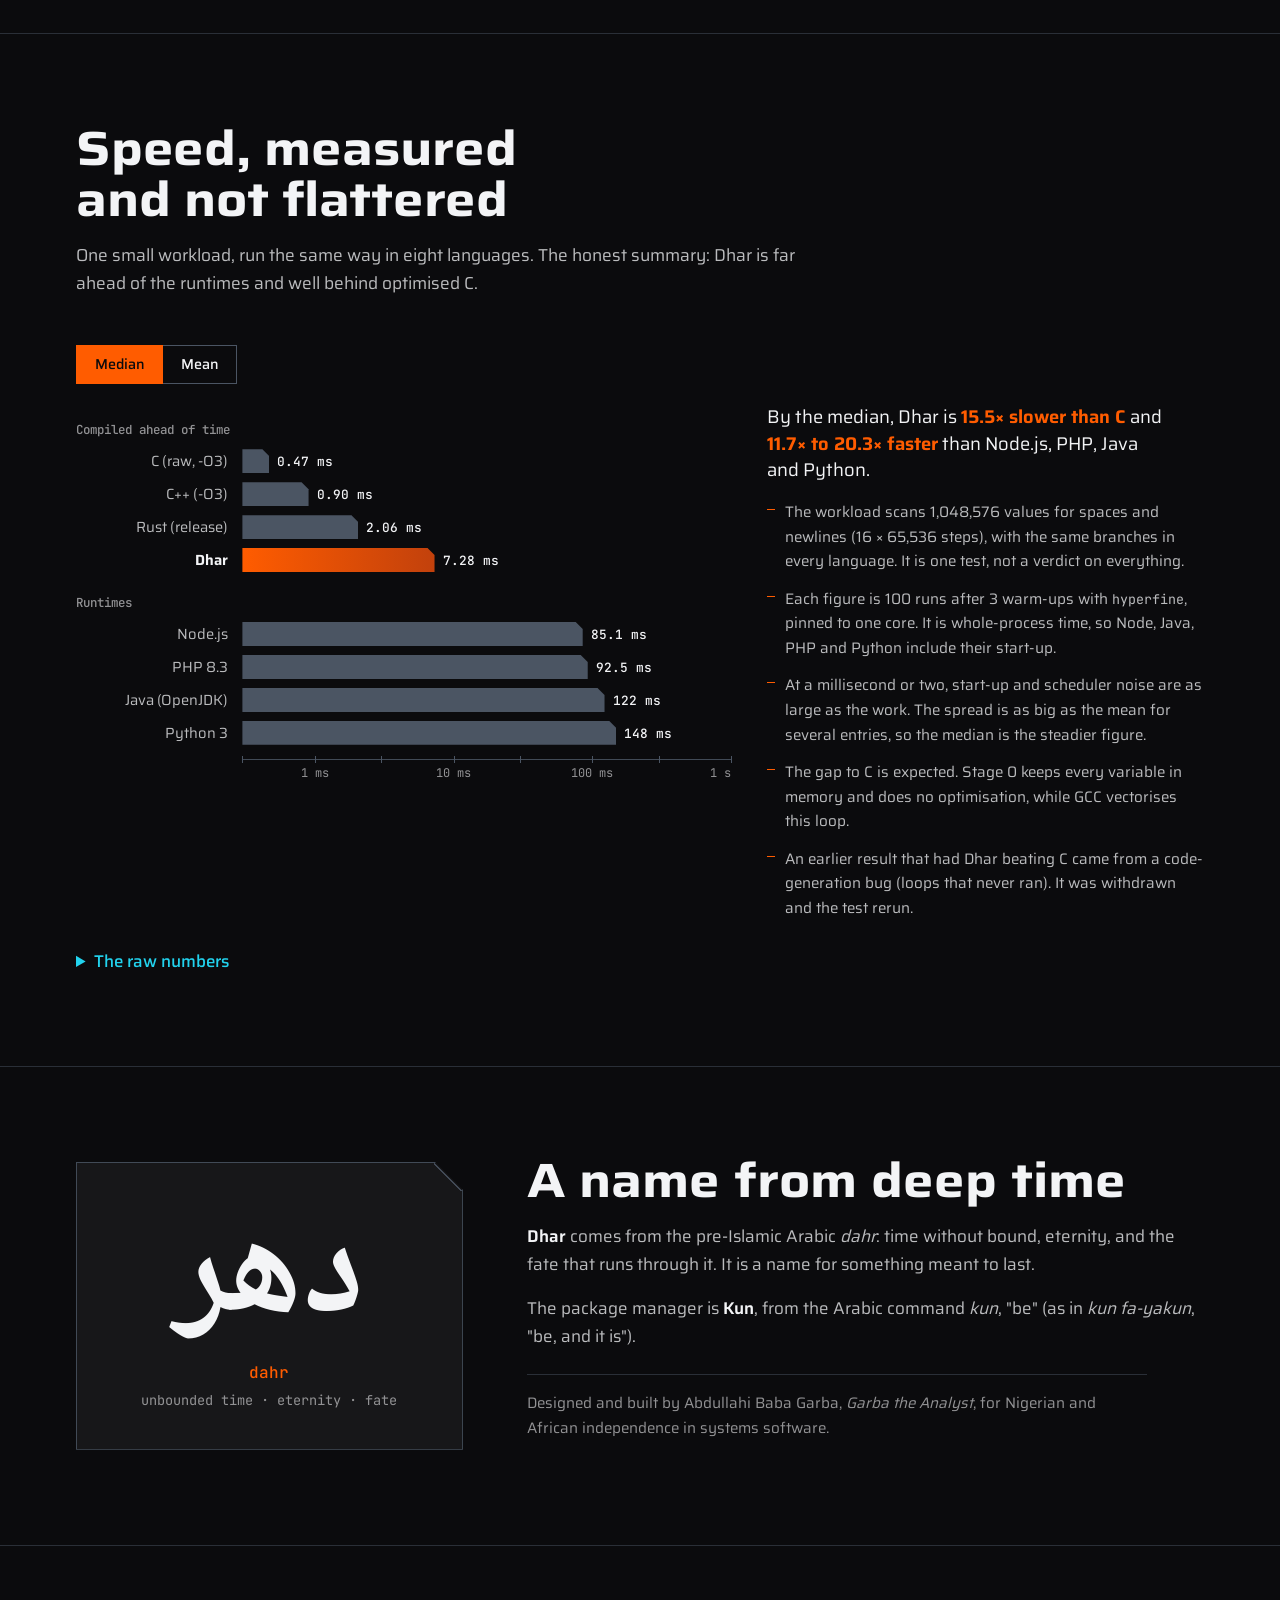
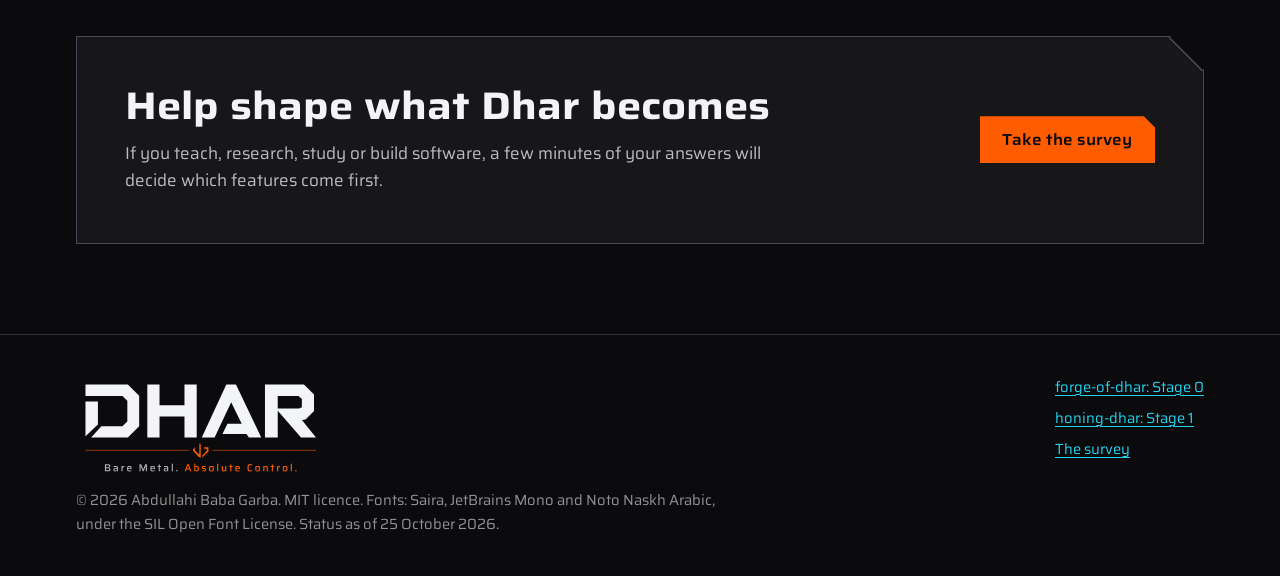
==== commit 729d5348: "Fix stale footer date: the renderer replaced only the first date marker render_site.replace_inline r" ====
--- a/public/index.html
+++ b/public/index.html
@@ -575,7 +575,7 @@
   <div class="wrap">
     <div>
       <svg class="mark" viewBox="-14 -14 710.2 288" role="img" aria-label="Dhar. Bare Metal. Absolute Control."><use href="#dhar-logo"/></svg>
-      <p class="small">&copy; 2026 Abdullahi Baba Garba. MIT licence. Fonts: Saira, JetBrains Mono and Noto Naskh Arabic, under the SIL Open Font License. Status as of <!--asof-long-->23 October 2026<!--/asof-long-->.</p>
+      <p class="small">&copy; 2026 Abdullahi Baba Garba. MIT licence. Fonts: Saira, JetBrains Mono and Noto Naskh Arabic, under the SIL Open Font License. Status as of <!--asof-long-->25 October 2026<!--/asof-long-->.</p>
     </div>
     <ul>
       <li><a href="https://github.com/garba-the-analyst/forge-of-dhar" rel="noopener">forge-of-dhar: Stage 0</a></li>
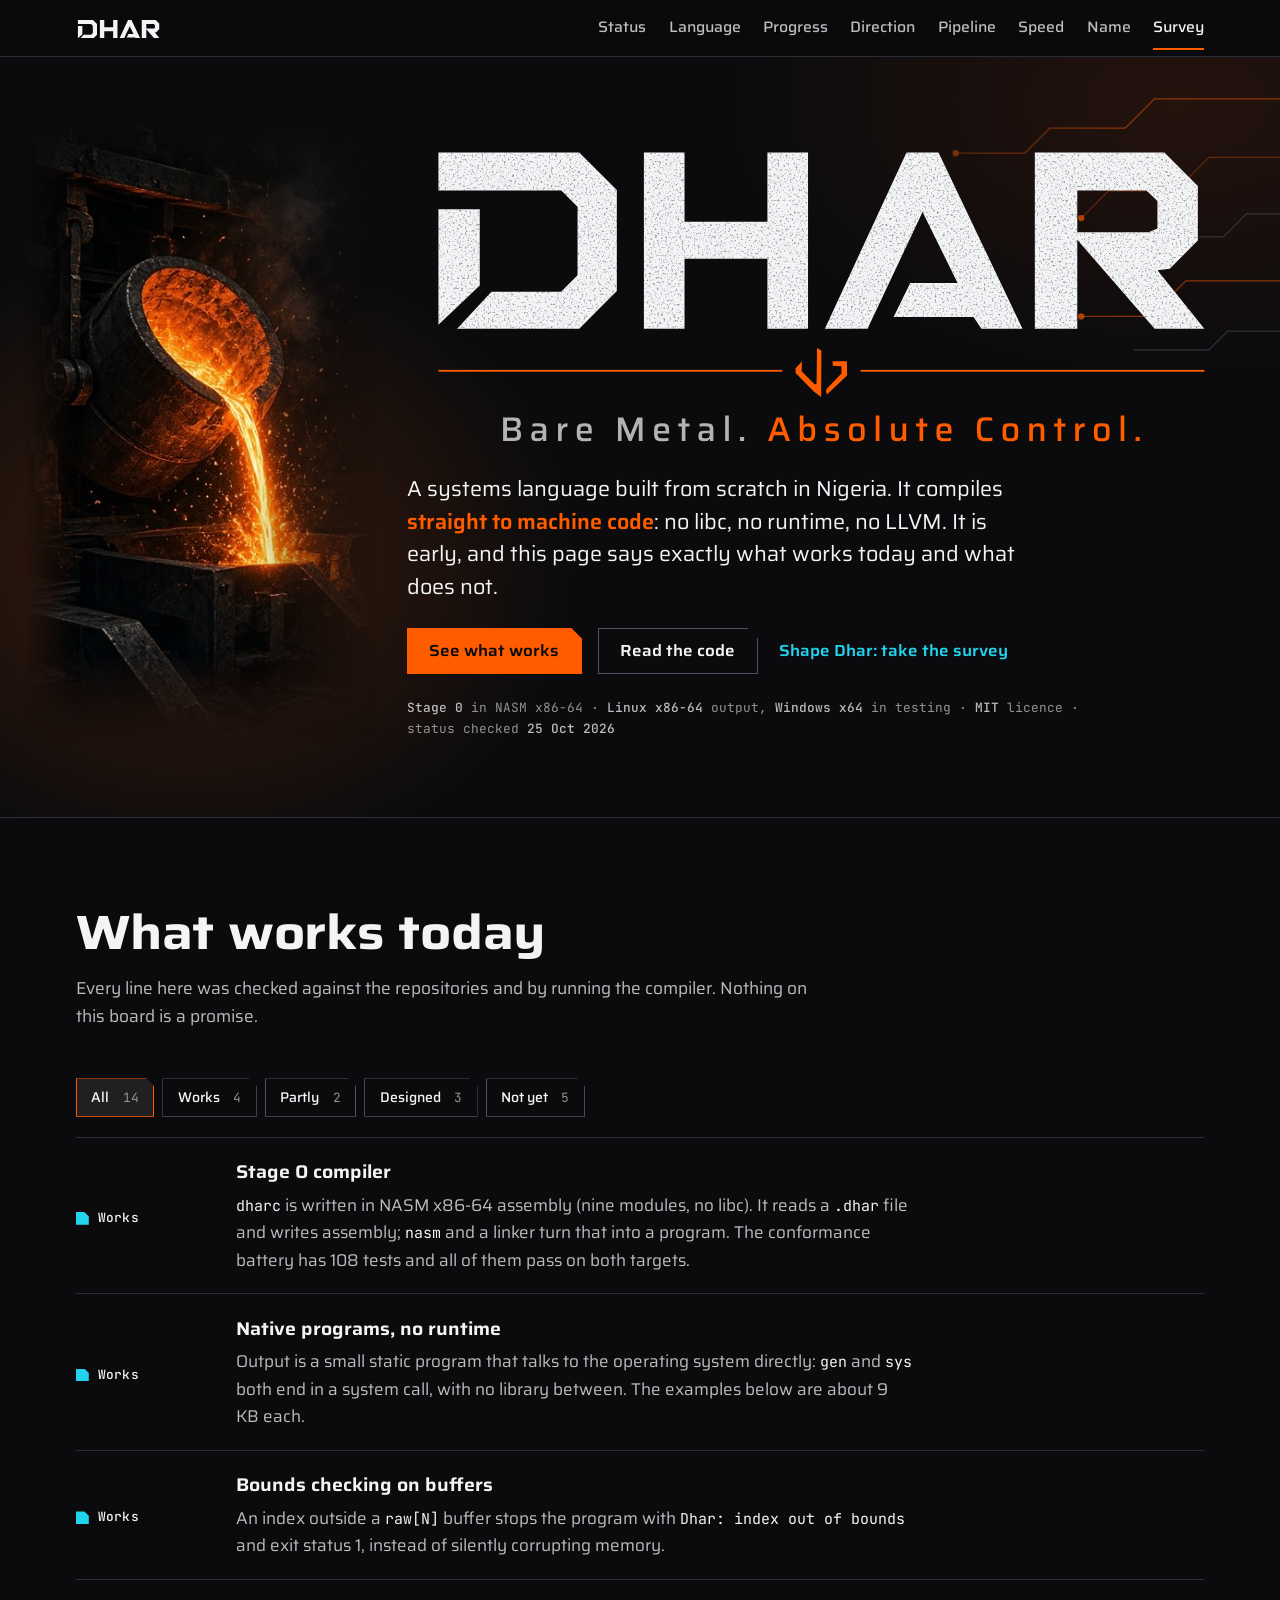
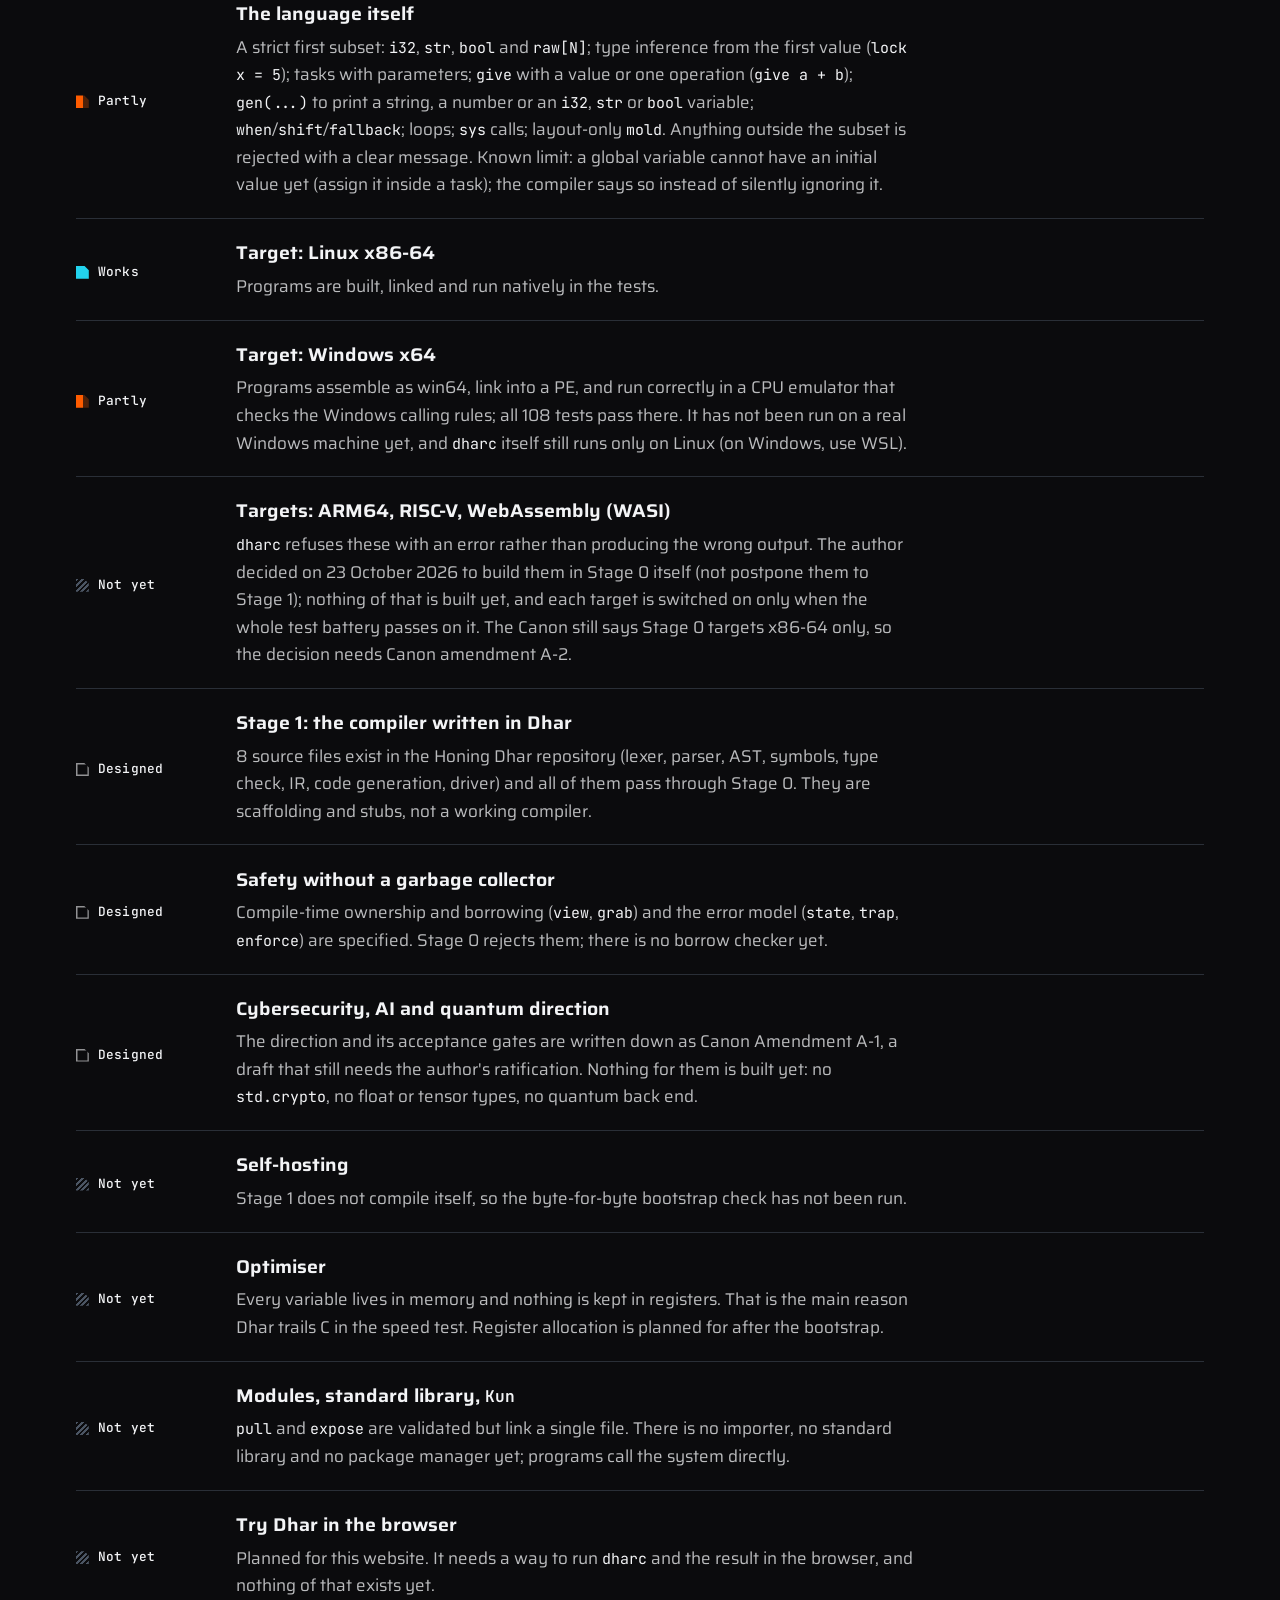
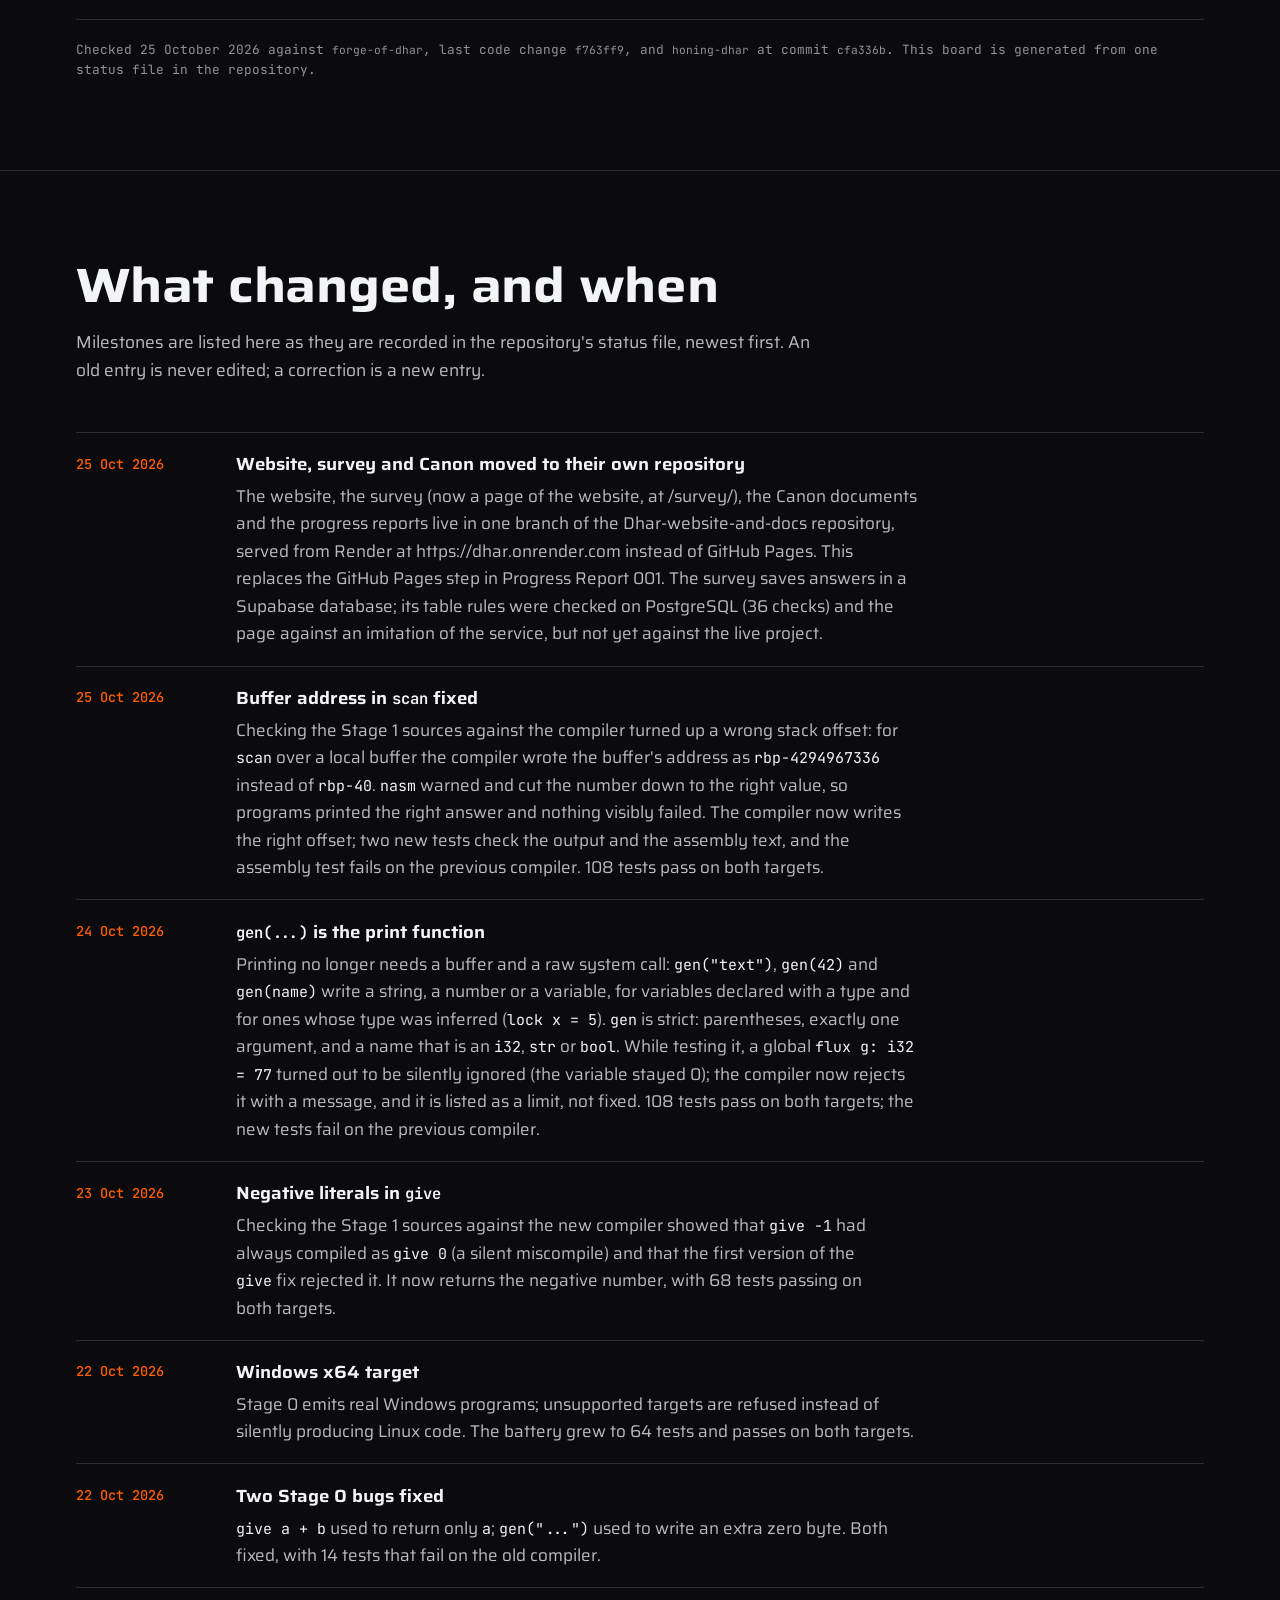
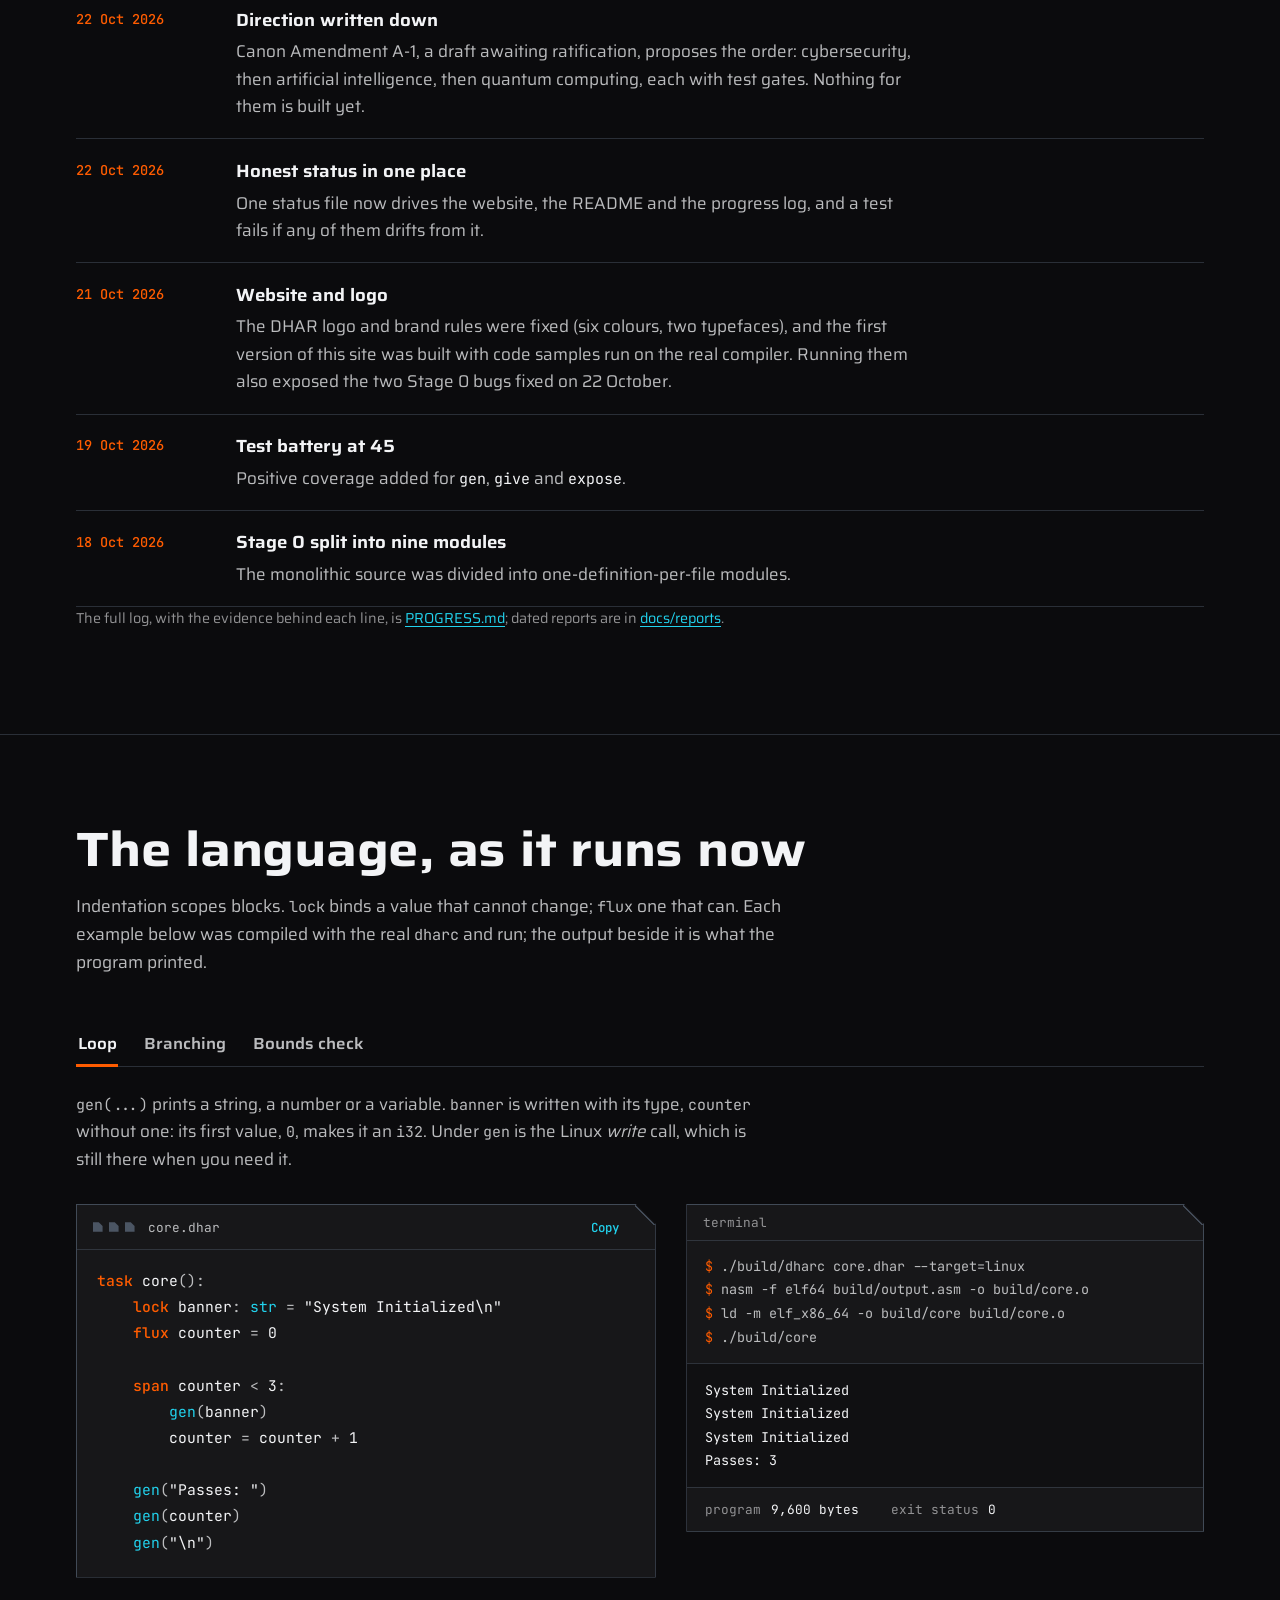
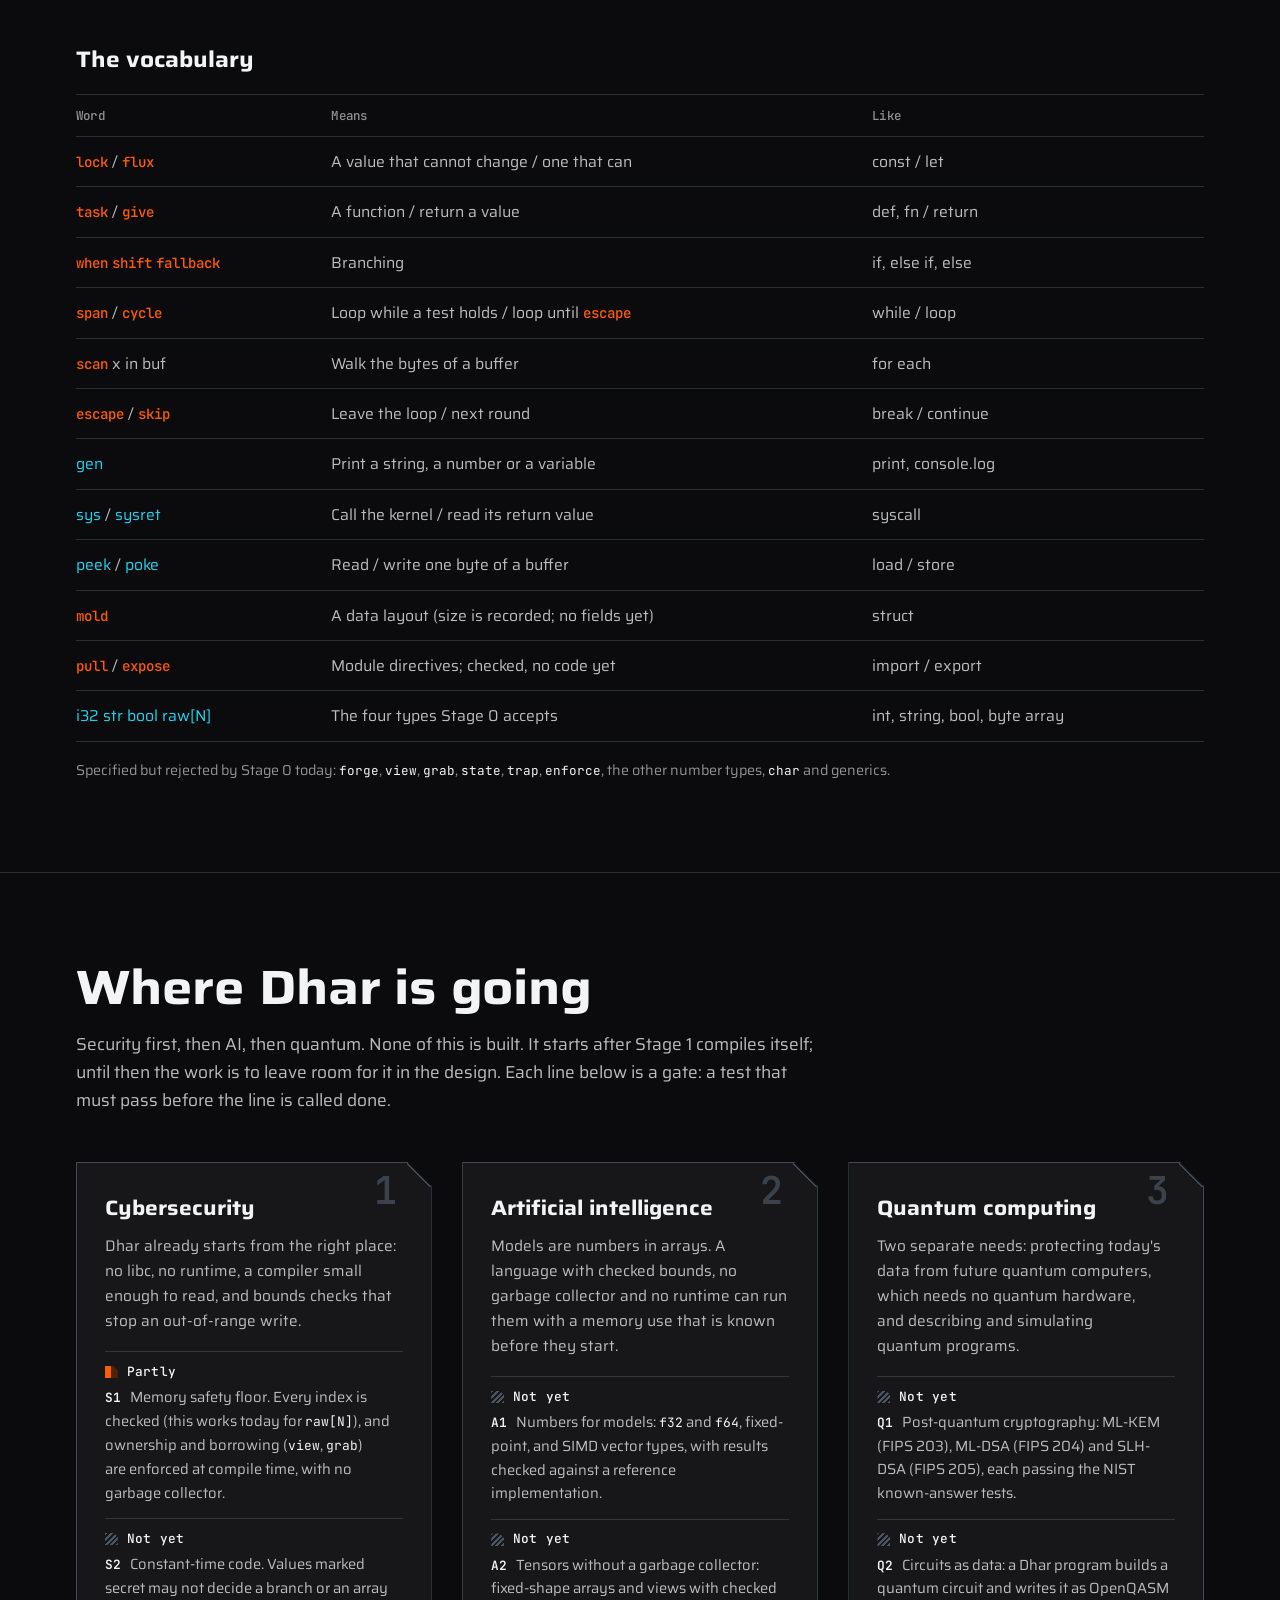
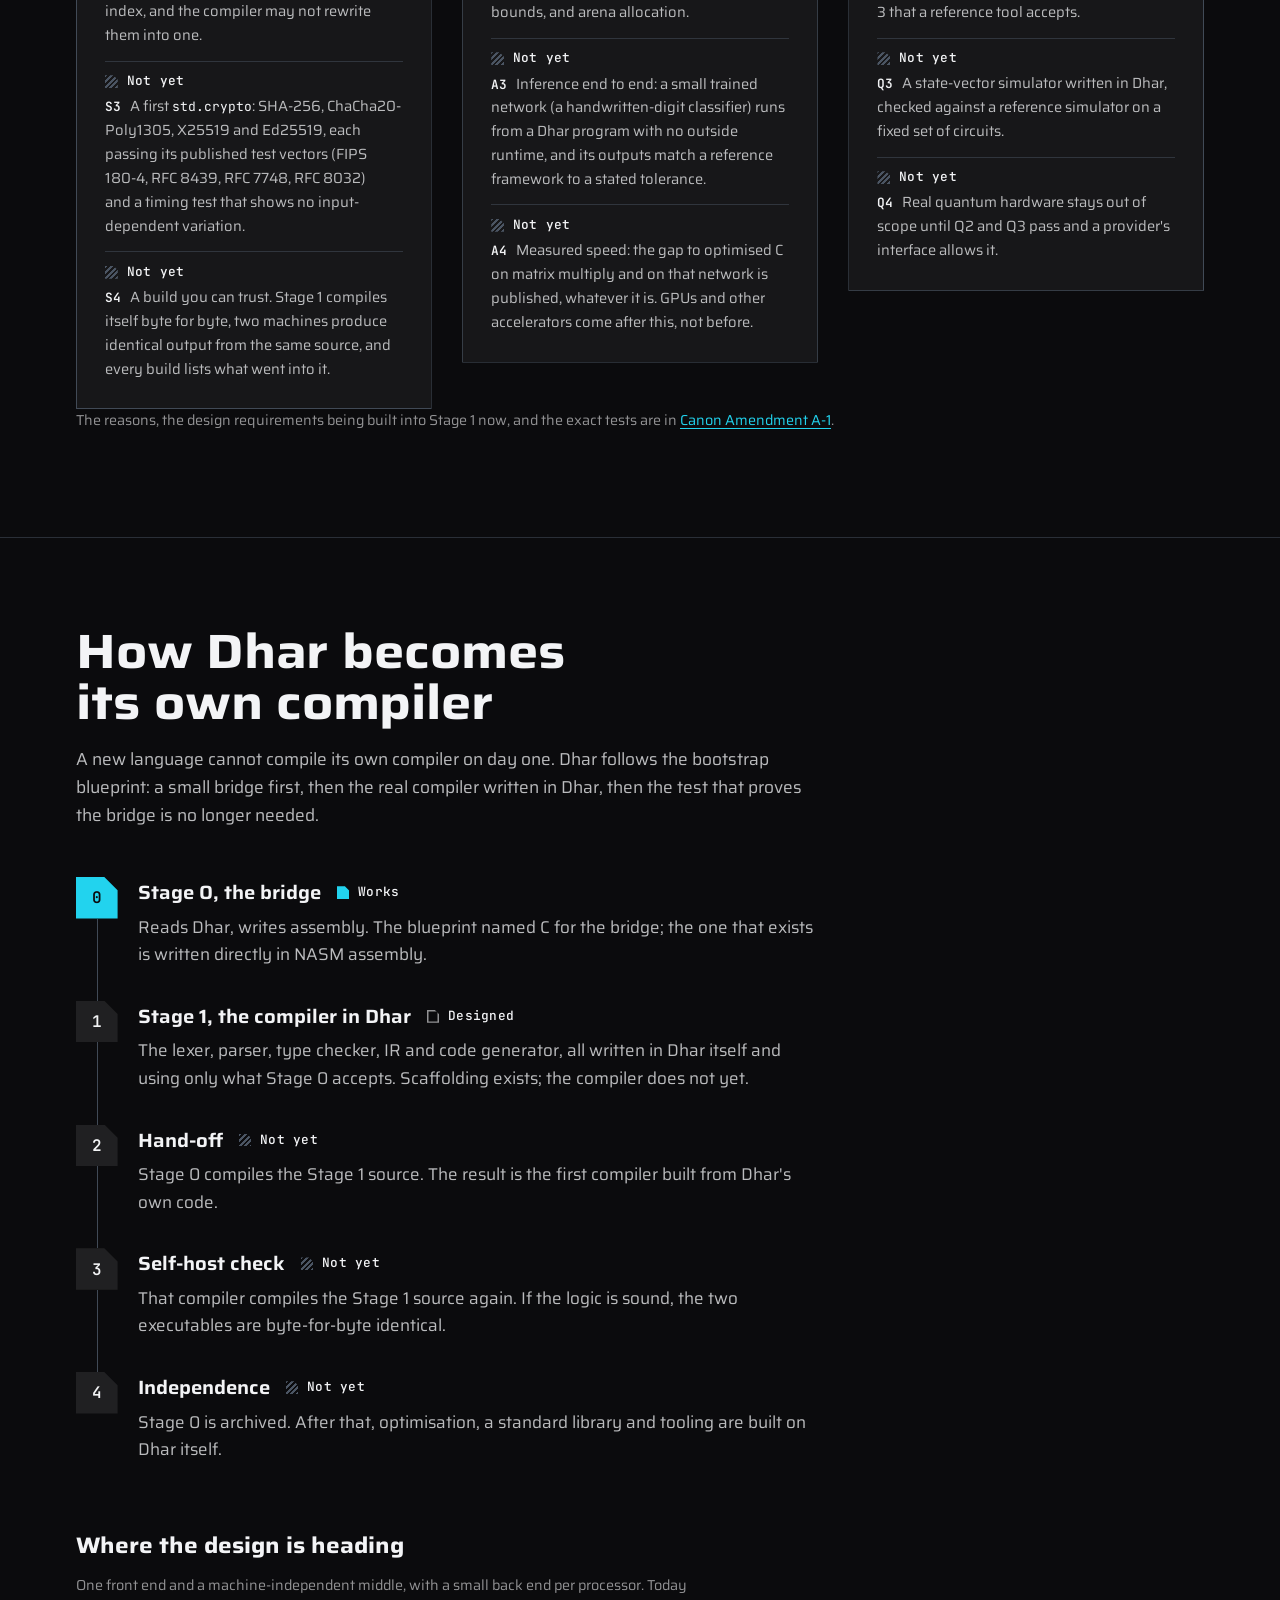
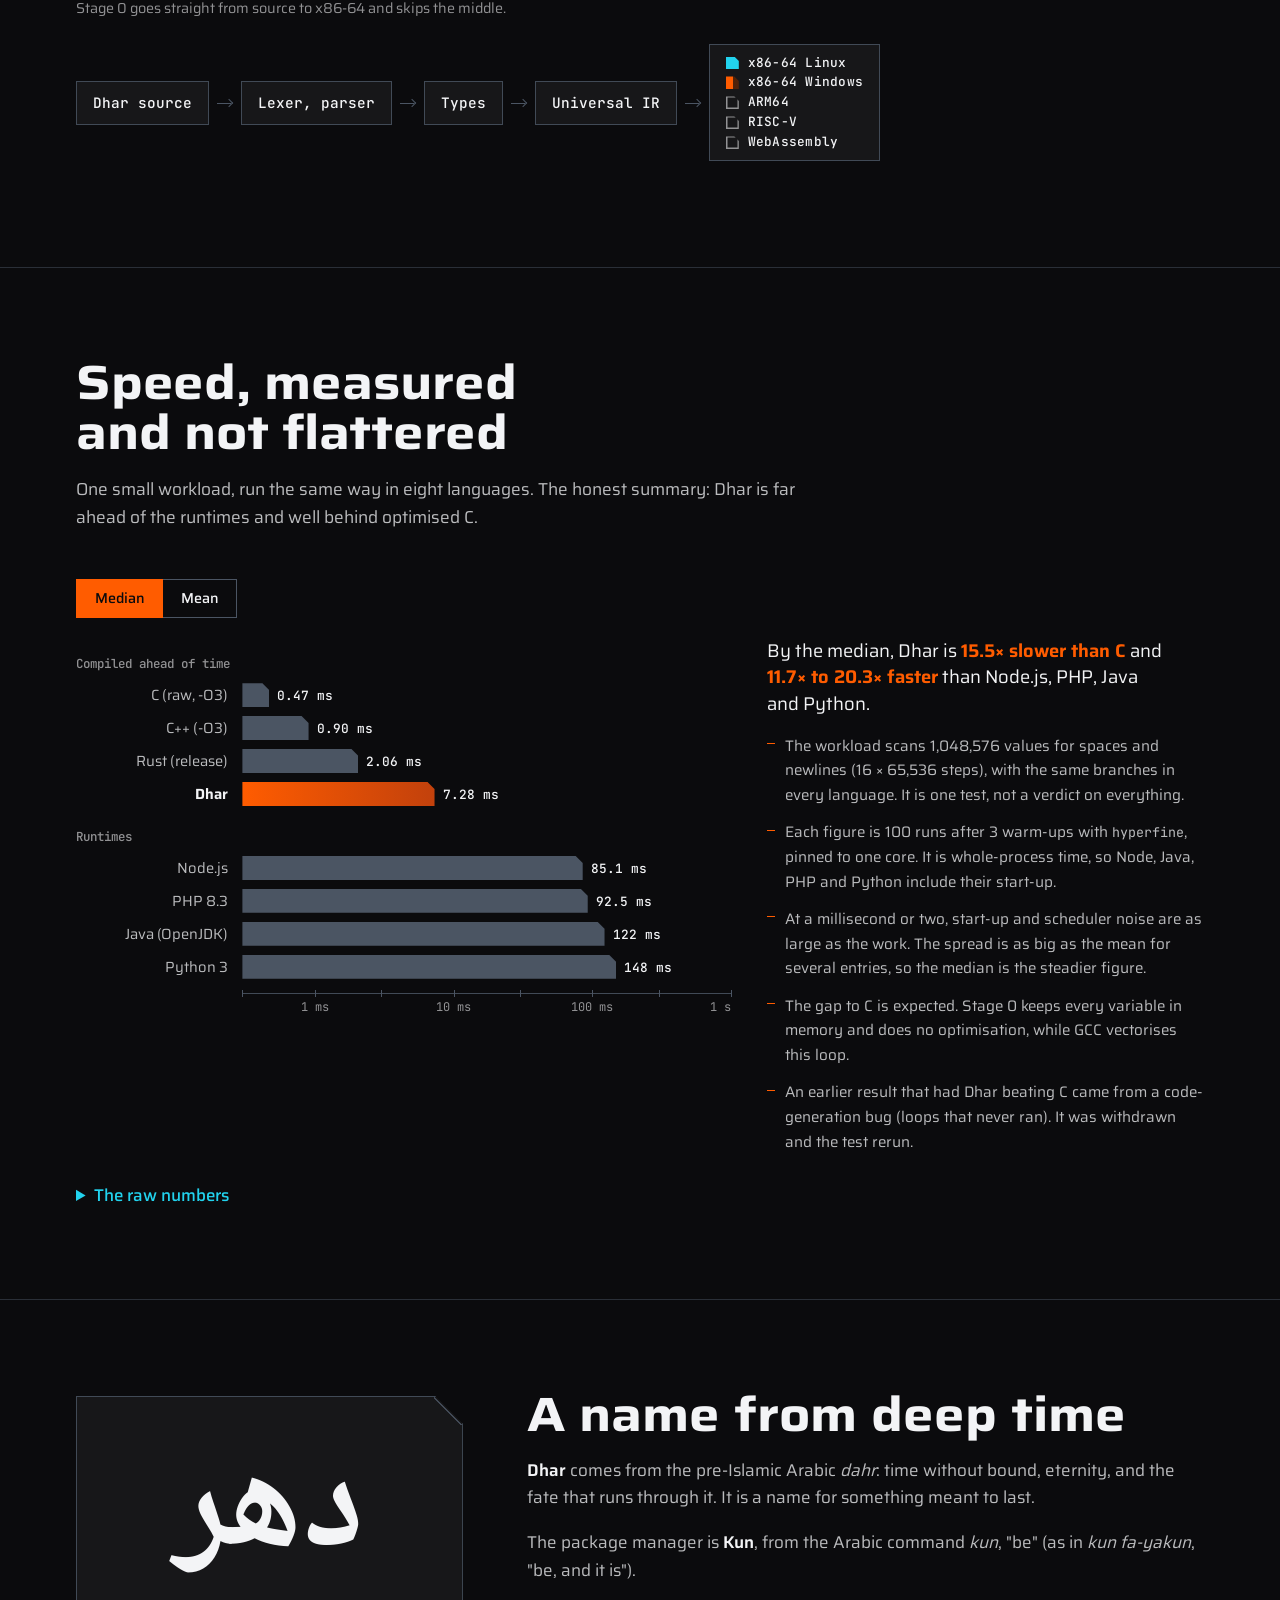
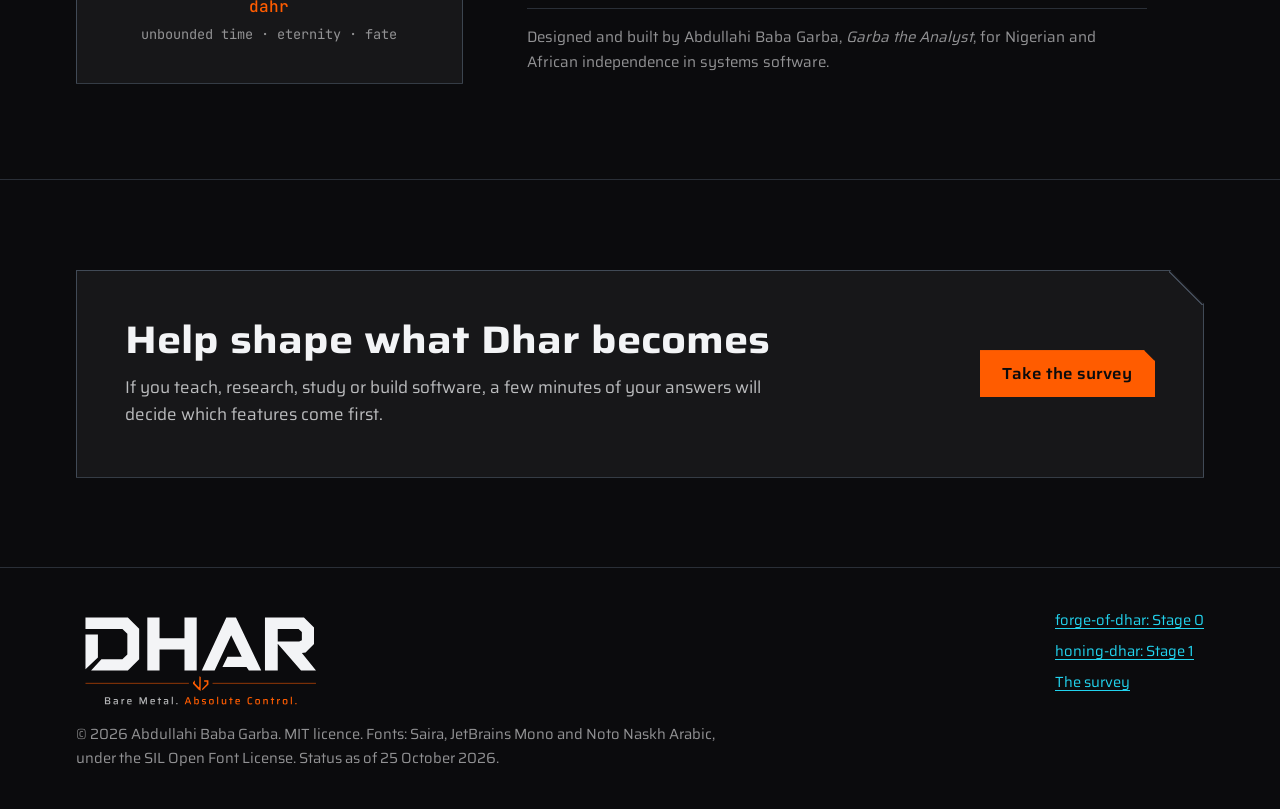
==== commit de395217: "Sync status from forge-of-dhar f763ff9 (108 tests; scan buffer-address fix) Re-synced data/status.js" ====
--- a/public/index.html
+++ b/public/index.html
@@ -123,7 +123,7 @@
       <li data-status="works">
         <span class="chip works">Works</span>
         <div><h3>Stage 0 compiler</h3>
-        <p><code>dharc</code> is written in NASM x86-64 assembly (nine modules, no libc). It reads a <code>.dhar</code> file and writes assembly; <code>nasm</code> and a linker turn that into a program. The conformance battery has 106 tests and all of them pass on both targets.</p></div>
+        <p><code>dharc</code> is written in NASM x86-64 assembly (nine modules, no libc). It reads a <code>.dhar</code> file and writes assembly; <code>nasm</code> and a linker turn that into a program. The conformance battery has 108 tests and all of them pass on both targets.</p></div>
       </li>
       <li data-status="works">
         <span class="chip works">Works</span>
@@ -148,7 +148,7 @@
       <li data-status="partly">
         <span class="chip partly">Partly</span>
         <div><h3>Target: Windows x64</h3>
-        <p>Programs assemble as win64, link into a PE, and run correctly in a CPU emulator that checks the Windows calling rules; all 106 tests pass there. It has not been run on a real Windows machine yet, and <code>dharc</code> itself still runs only on Linux (on Windows, use WSL).</p></div>
+        <p>Programs assemble as win64, link into a PE, and run correctly in a CPU emulator that checks the Windows calling rules; all 108 tests pass there. It has not been run on a real Windows machine yet, and <code>dharc</code> itself still runs only on Linux (on Windows, use WSL).</p></div>
       </li>
       <li data-status="notyet">
         <span class="chip notyet">Not yet</span>
@@ -192,7 +192,7 @@
       </li>
 <!-- status:board:end -->
     </ul>
-    <p class="stamp">Checked <!--asof-long-->25 October 2026<!--/asof-long--> against <code>forge-of-dhar</code>, last code change <code><!--commit-forge-->b4bfb21<!--/commit-forge--></code>, and <code>honing-dhar</code> at commit <code><!--commit-honing-->cfa336b<!--/commit-honing--></code>. This board is generated from one status file in the repository.</p>
+    <p class="stamp">Checked <!--asof-long-->25 October 2026<!--/asof-long--> against <code>forge-of-dhar</code>, last code change <code><!--commit-forge-->f763ff9<!--/commit-forge--></code>, and <code>honing-dhar</code> at commit <code><!--commit-honing-->cfa336b<!--/commit-honing--></code>. This board is generated from one status file in the repository.</p>
   </div>
 </section>
 
@@ -206,7 +206,8 @@
     <ol class="timeline">
 <!-- status:milestones:start -->
       <li><time datetime="2026-10-25">25 Oct 2026</time><div><h3>Website, survey and Canon moved to their own repository</h3><p>The website, the survey (now a page of the website, at /survey/), the Canon documents and the progress reports live in one branch of the Dhar-website-and-docs repository, served from Render at https://dhar.onrender.com instead of GitHub Pages. This replaces the GitHub Pages step in Progress Report 001. The survey saves answers in a Supabase database; its table rules were checked on PostgreSQL (36 checks) and the page against an imitation of the service, but not yet against the live project.</p></div></li>
-      <li><time datetime="2026-10-24">24 Oct 2026</time><div><h3><code>gen(...)</code> is the print function</h3><p>Printing no longer needs a buffer and a raw system call: <code>gen("text")</code>, <code>gen(42)</code> and <code>gen(name)</code> write a string, a number or a variable, for variables declared with a type and for ones whose type was inferred (<code>lock x = 5</code>). <code>gen</code> is strict: parentheses, exactly one argument, and a name that is an <code>i32</code>, <code>str</code> or <code>bool</code>. While testing it, a global <code>flux g: i32 = 77</code> turned out to be silently ignored (the variable stayed 0); the compiler now rejects it with a message, and it is listed as a limit, not fixed. 106 tests pass on both targets; the new tests fail on the previous compiler.</p></div></li>
+      <li><time datetime="2026-10-25">25 Oct 2026</time><div><h3>Buffer address in <code>scan</code> fixed</h3><p>Checking the Stage 1 sources against the compiler turned up a wrong stack offset: for <code>scan</code> over a local buffer the compiler wrote the buffer's address as <code>rbp-4294967336</code> instead of <code>rbp-40</code>. <code>nasm</code> warned and cut the number down to the right value, so programs printed the right answer and nothing visibly failed. The compiler now writes the right offset; two new tests check the output and the assembly text, and the assembly test fails on the previous compiler. 108 tests pass on both targets.</p></div></li>
+      <li><time datetime="2026-10-24">24 Oct 2026</time><div><h3><code>gen(...)</code> is the print function</h3><p>Printing no longer needs a buffer and a raw system call: <code>gen("text")</code>, <code>gen(42)</code> and <code>gen(name)</code> write a string, a number or a variable, for variables declared with a type and for ones whose type was inferred (<code>lock x = 5</code>). <code>gen</code> is strict: parentheses, exactly one argument, and a name that is an <code>i32</code>, <code>str</code> or <code>bool</code>. While testing it, a global <code>flux g: i32 = 77</code> turned out to be silently ignored (the variable stayed 0); the compiler now rejects it with a message, and it is listed as a limit, not fixed. 108 tests pass on both targets; the new tests fail on the previous compiler.</p></div></li>
       <li><time datetime="2026-10-23">23 Oct 2026</time><div><h3>Negative literals in <code>give</code></h3><p>Checking the Stage 1 sources against the new compiler showed that <code>give -1</code> had always compiled as <code>give 0</code> (a silent miscompile) and that the first version of the <code>give</code> fix rejected it. It now returns the negative number, with 68 tests passing on both targets.</p></div></li>
       <li><time datetime="2026-10-22">22 Oct 2026</time><div><h3>Windows x64 target</h3><p>Stage 0 emits real Windows programs; unsupported targets are refused instead of silently producing Linux code. The battery grew to 64 tests and passes on both targets.</p></div></li>
       <li><time datetime="2026-10-22">22 Oct 2026</time><div><h3>Two Stage 0 bugs fixed</h3><p><code>give a + b</code> used to return only <code>a</code>; <code>gen("...")</code> used to write an extra zero byte. Both fixed, with 14 tests that fail on the old compiler.</p></div></li>
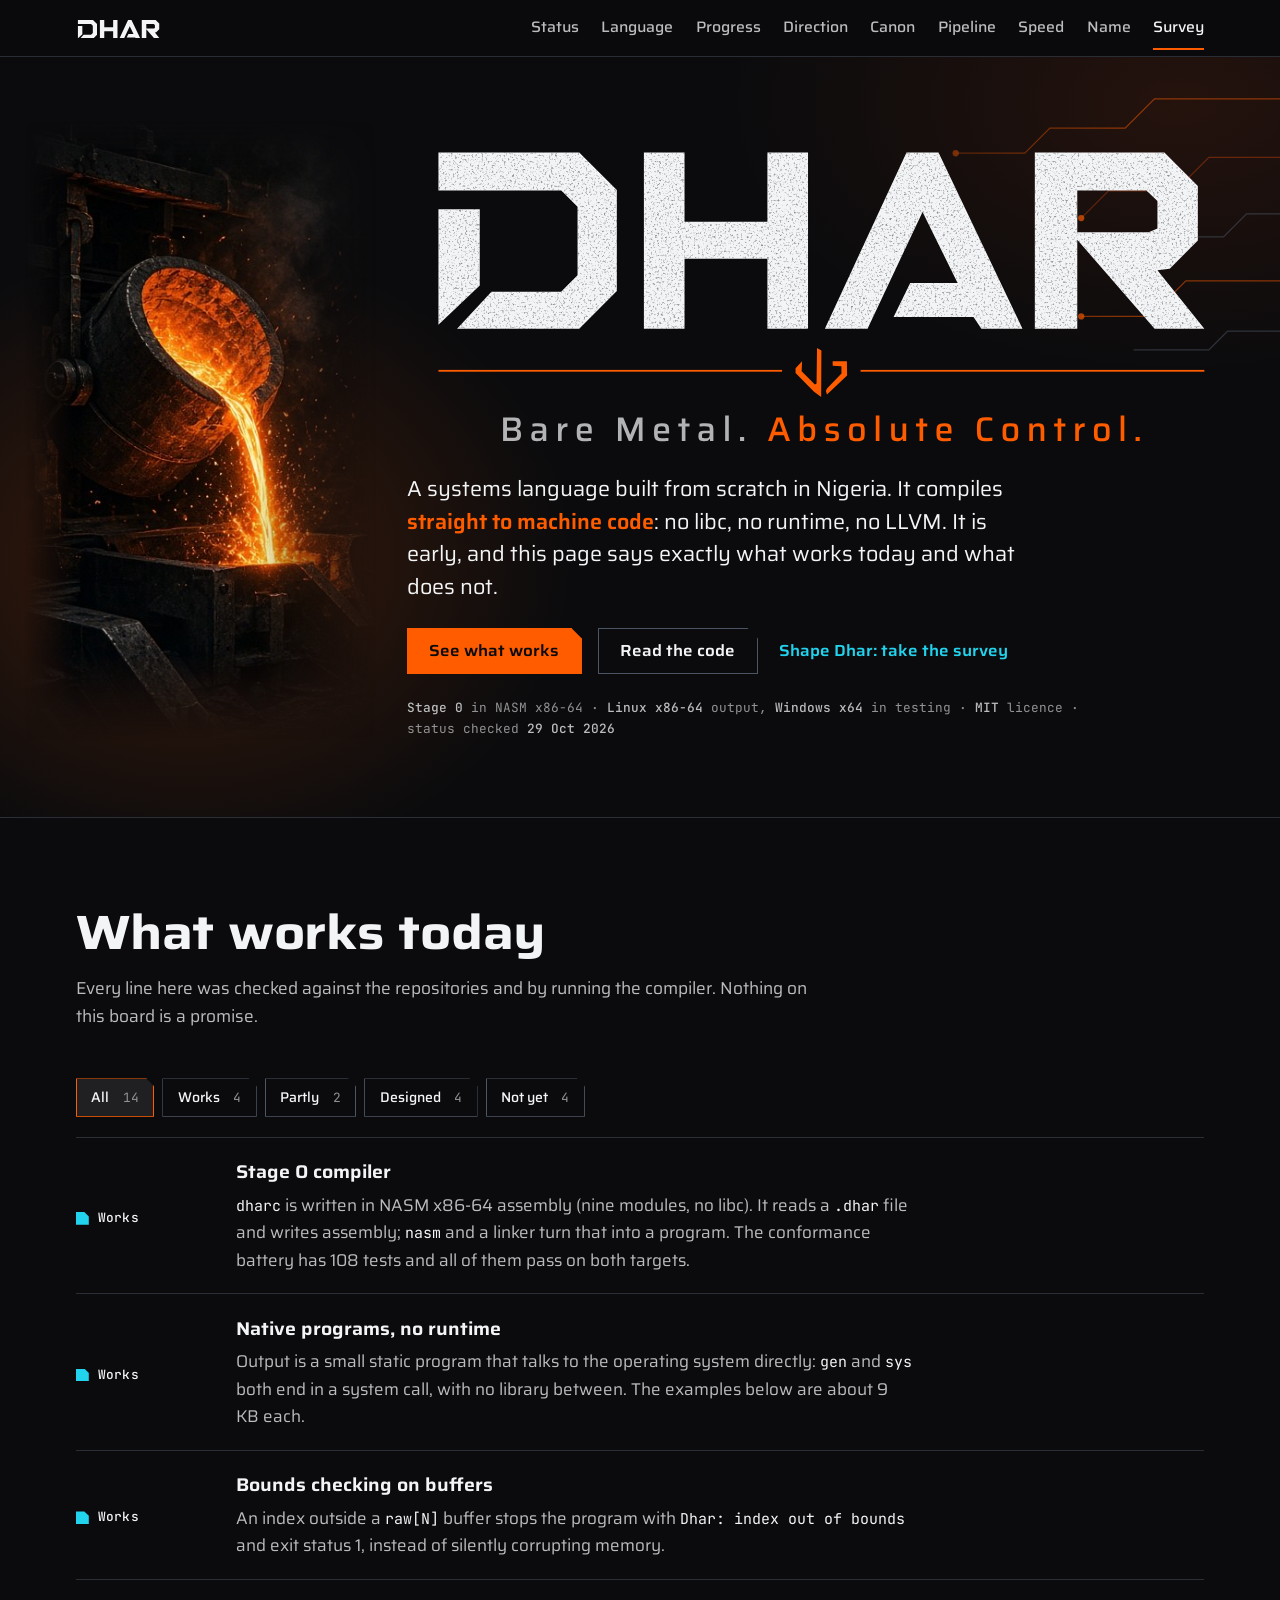
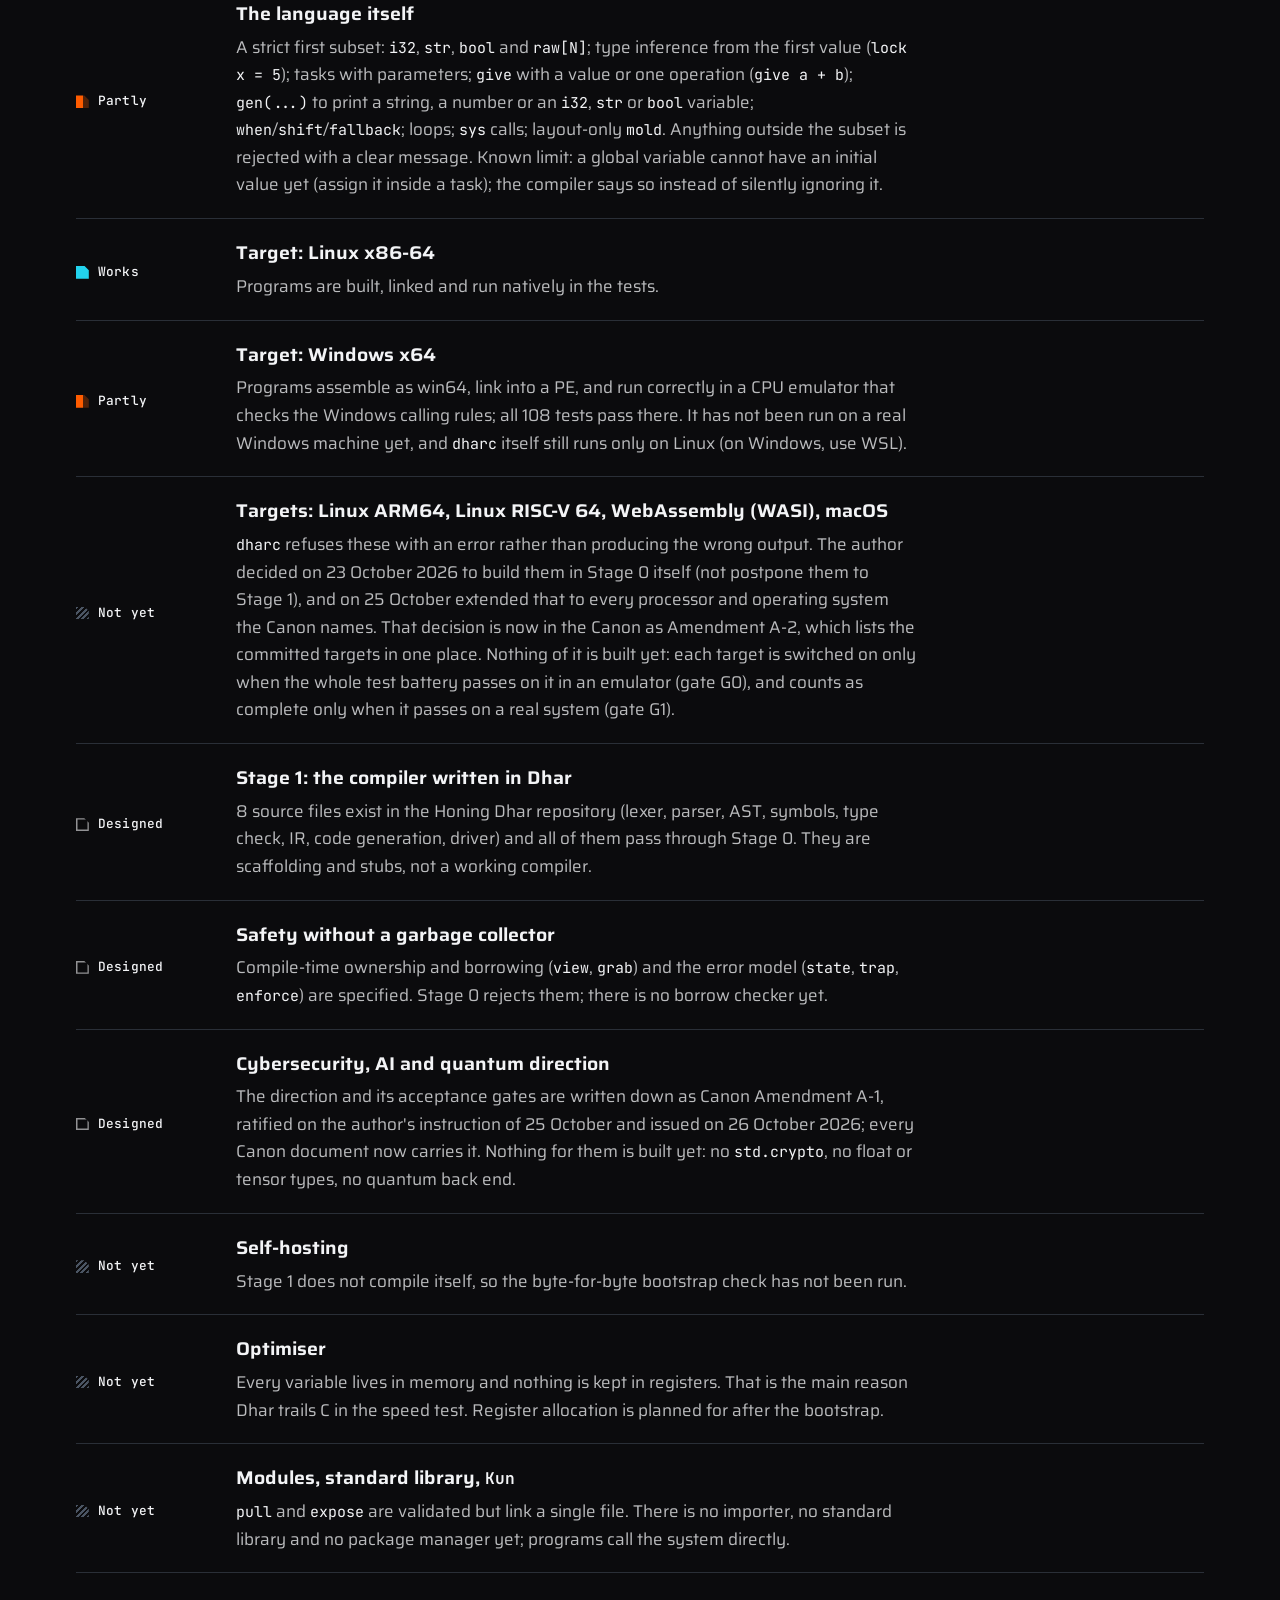
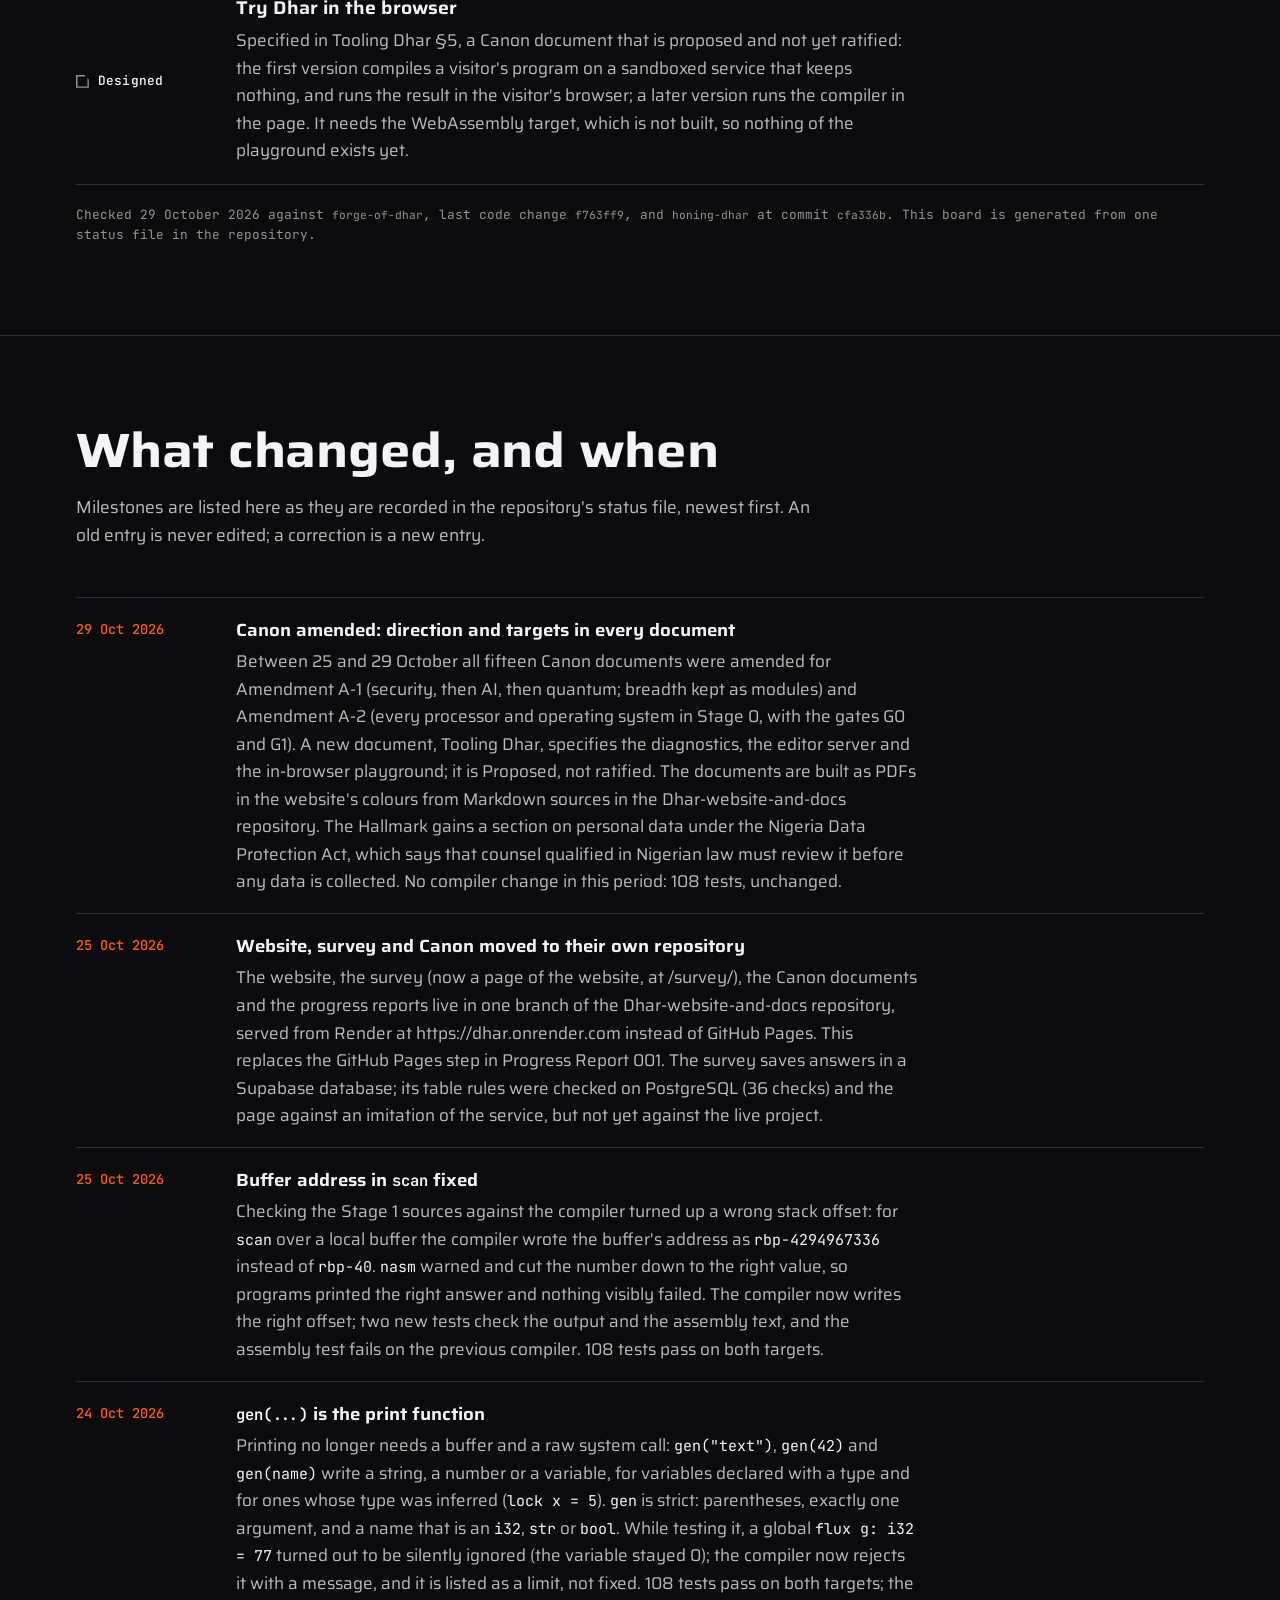
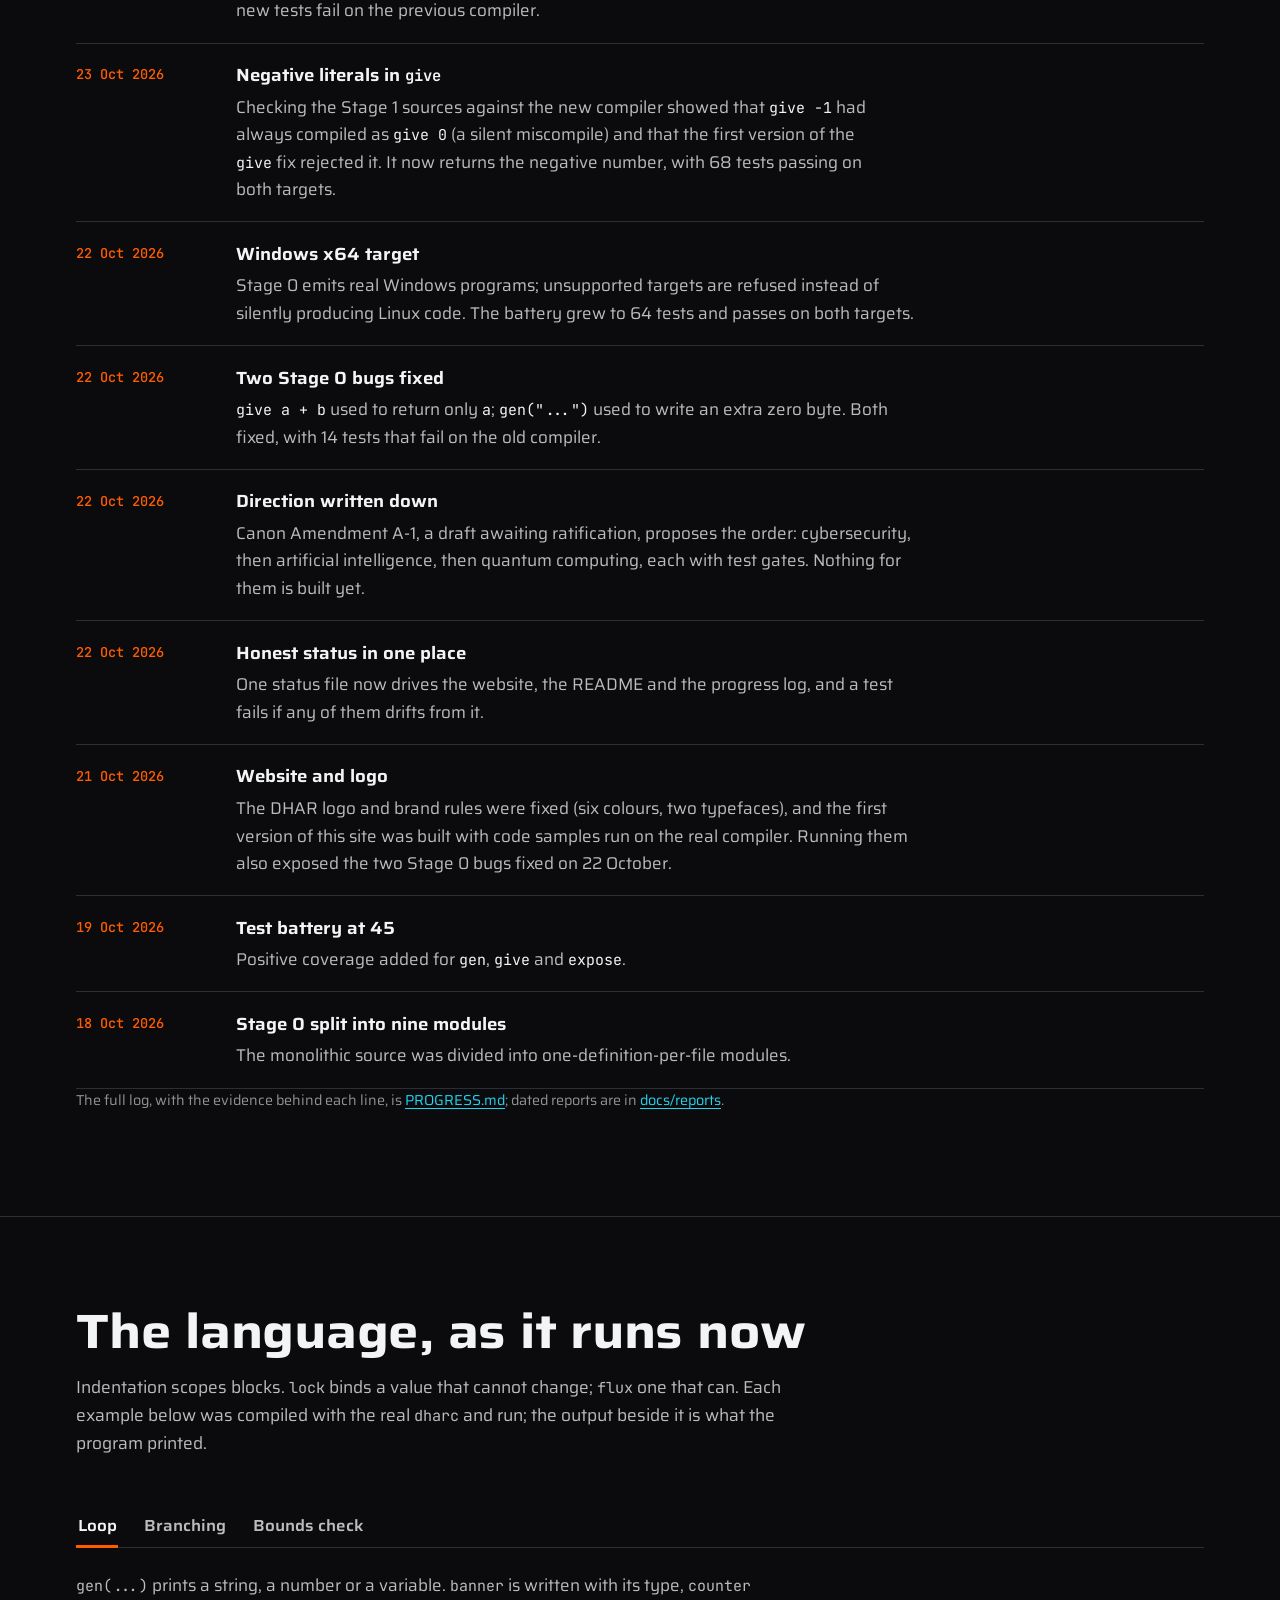
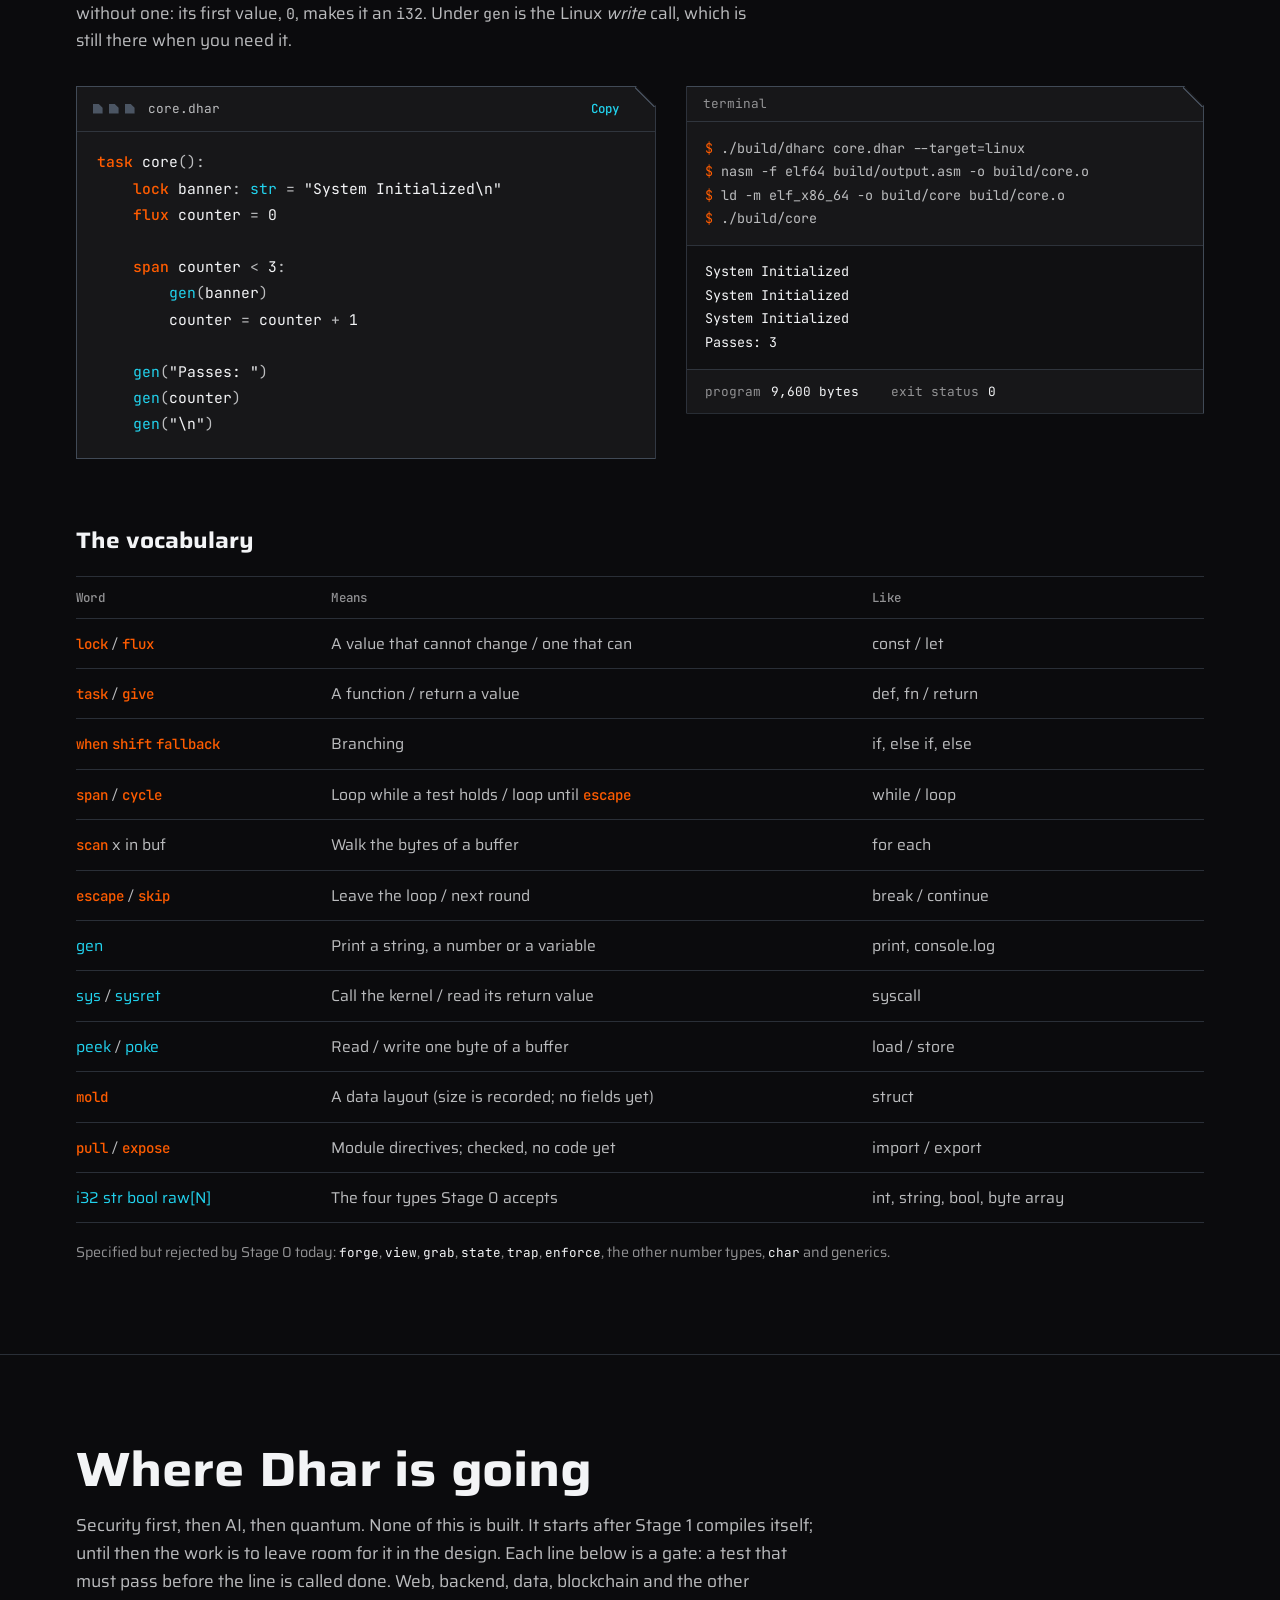
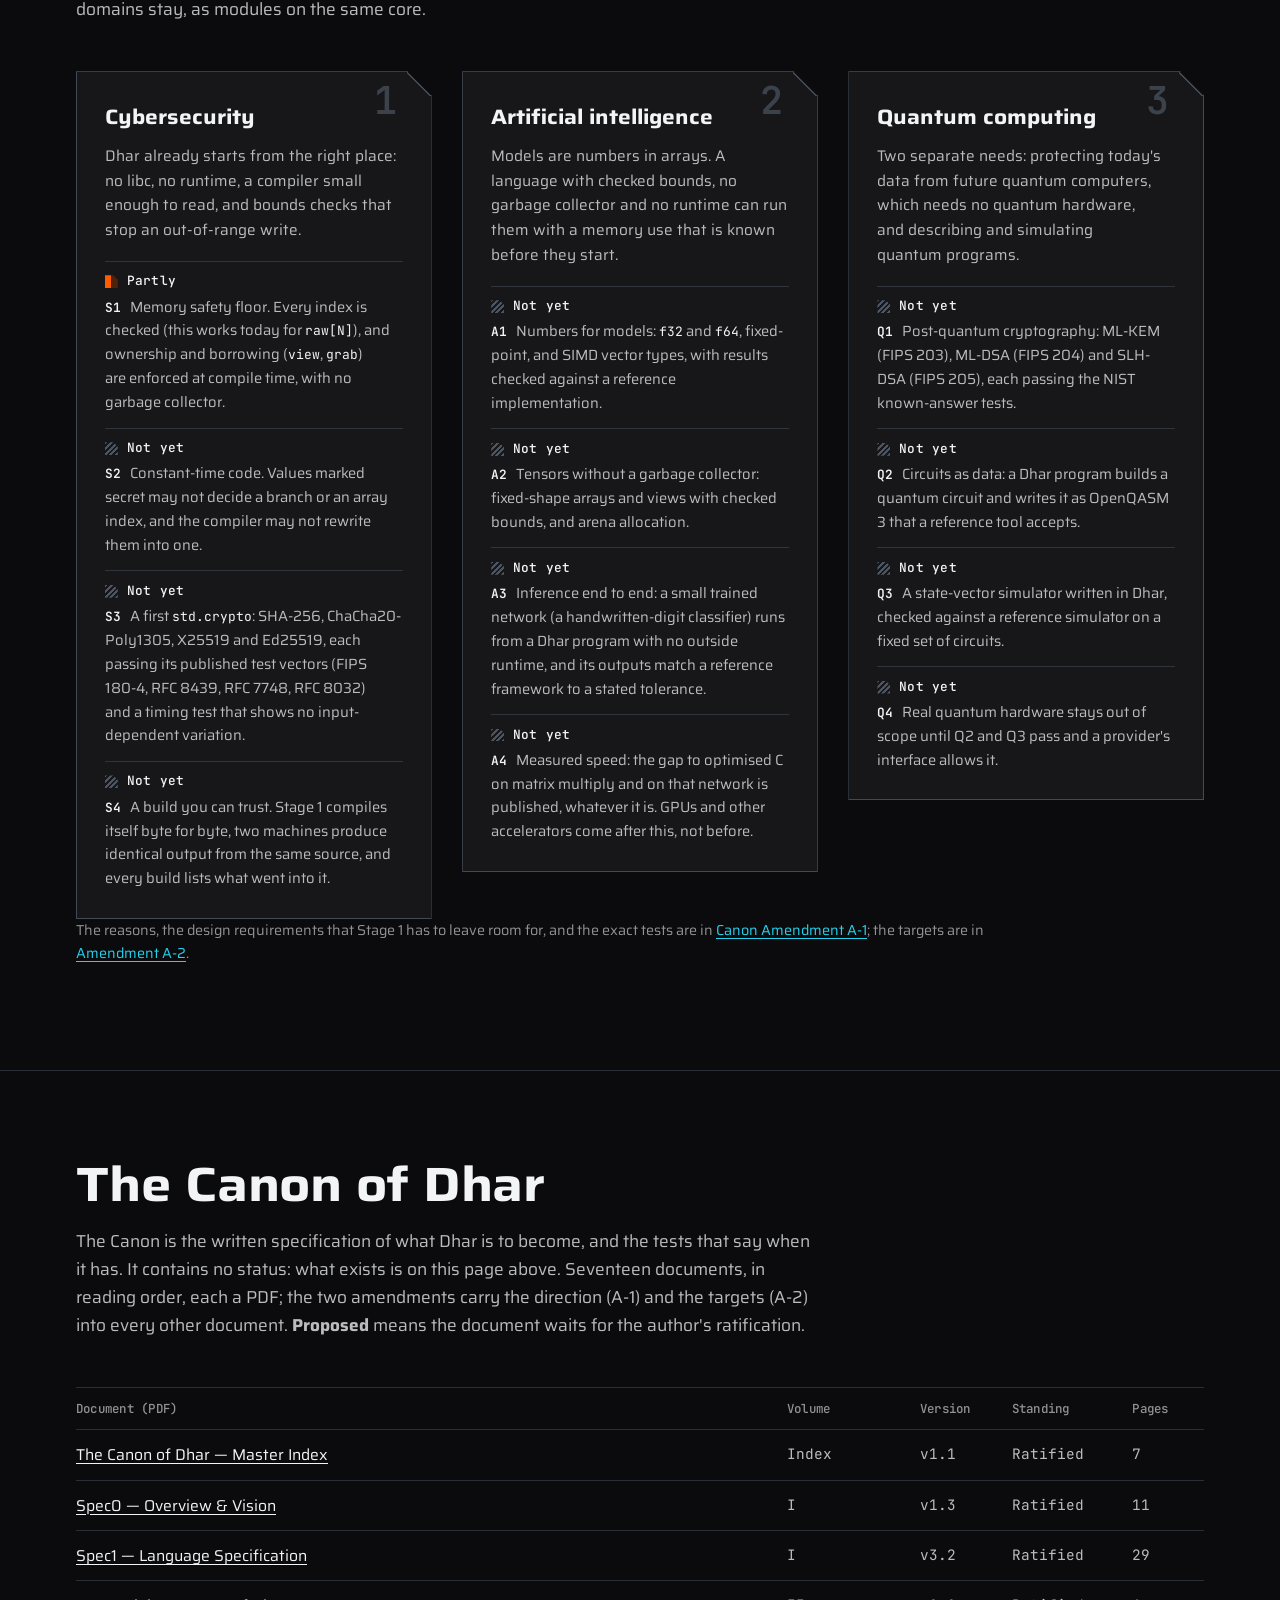
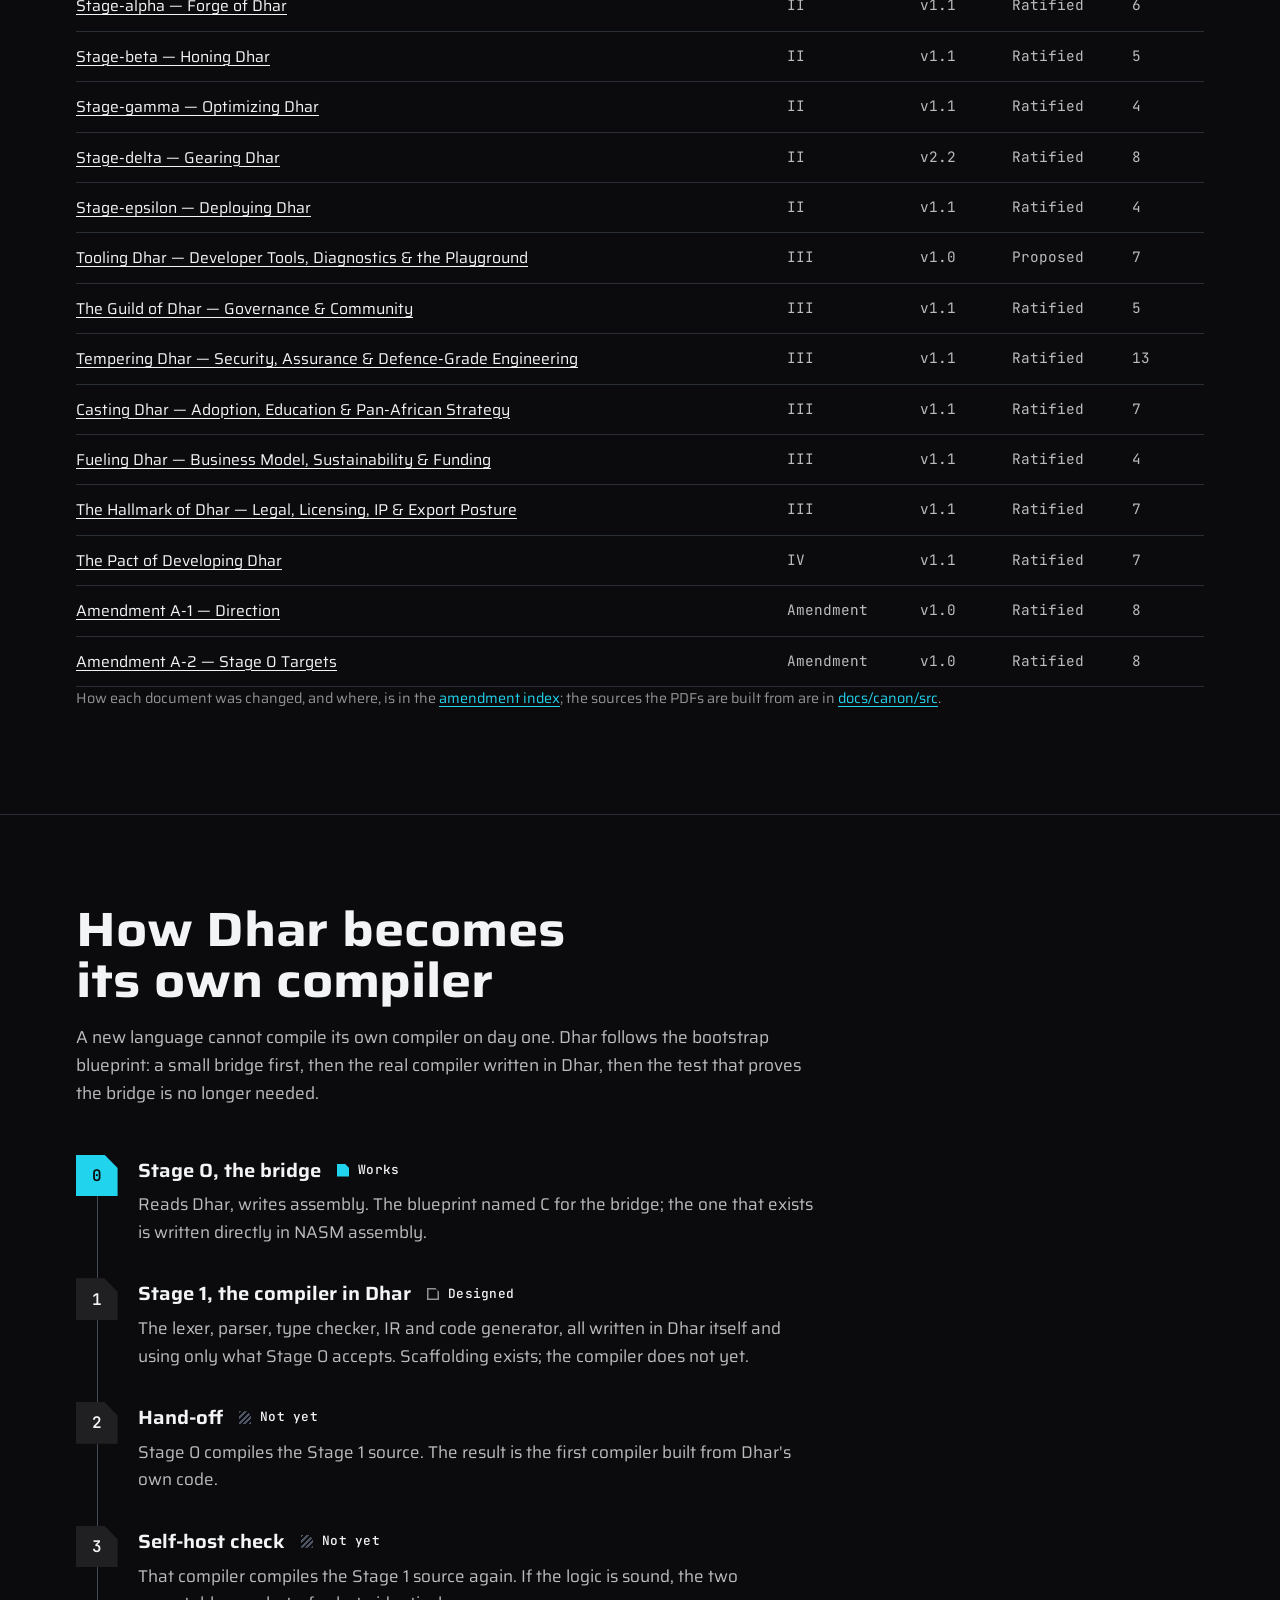
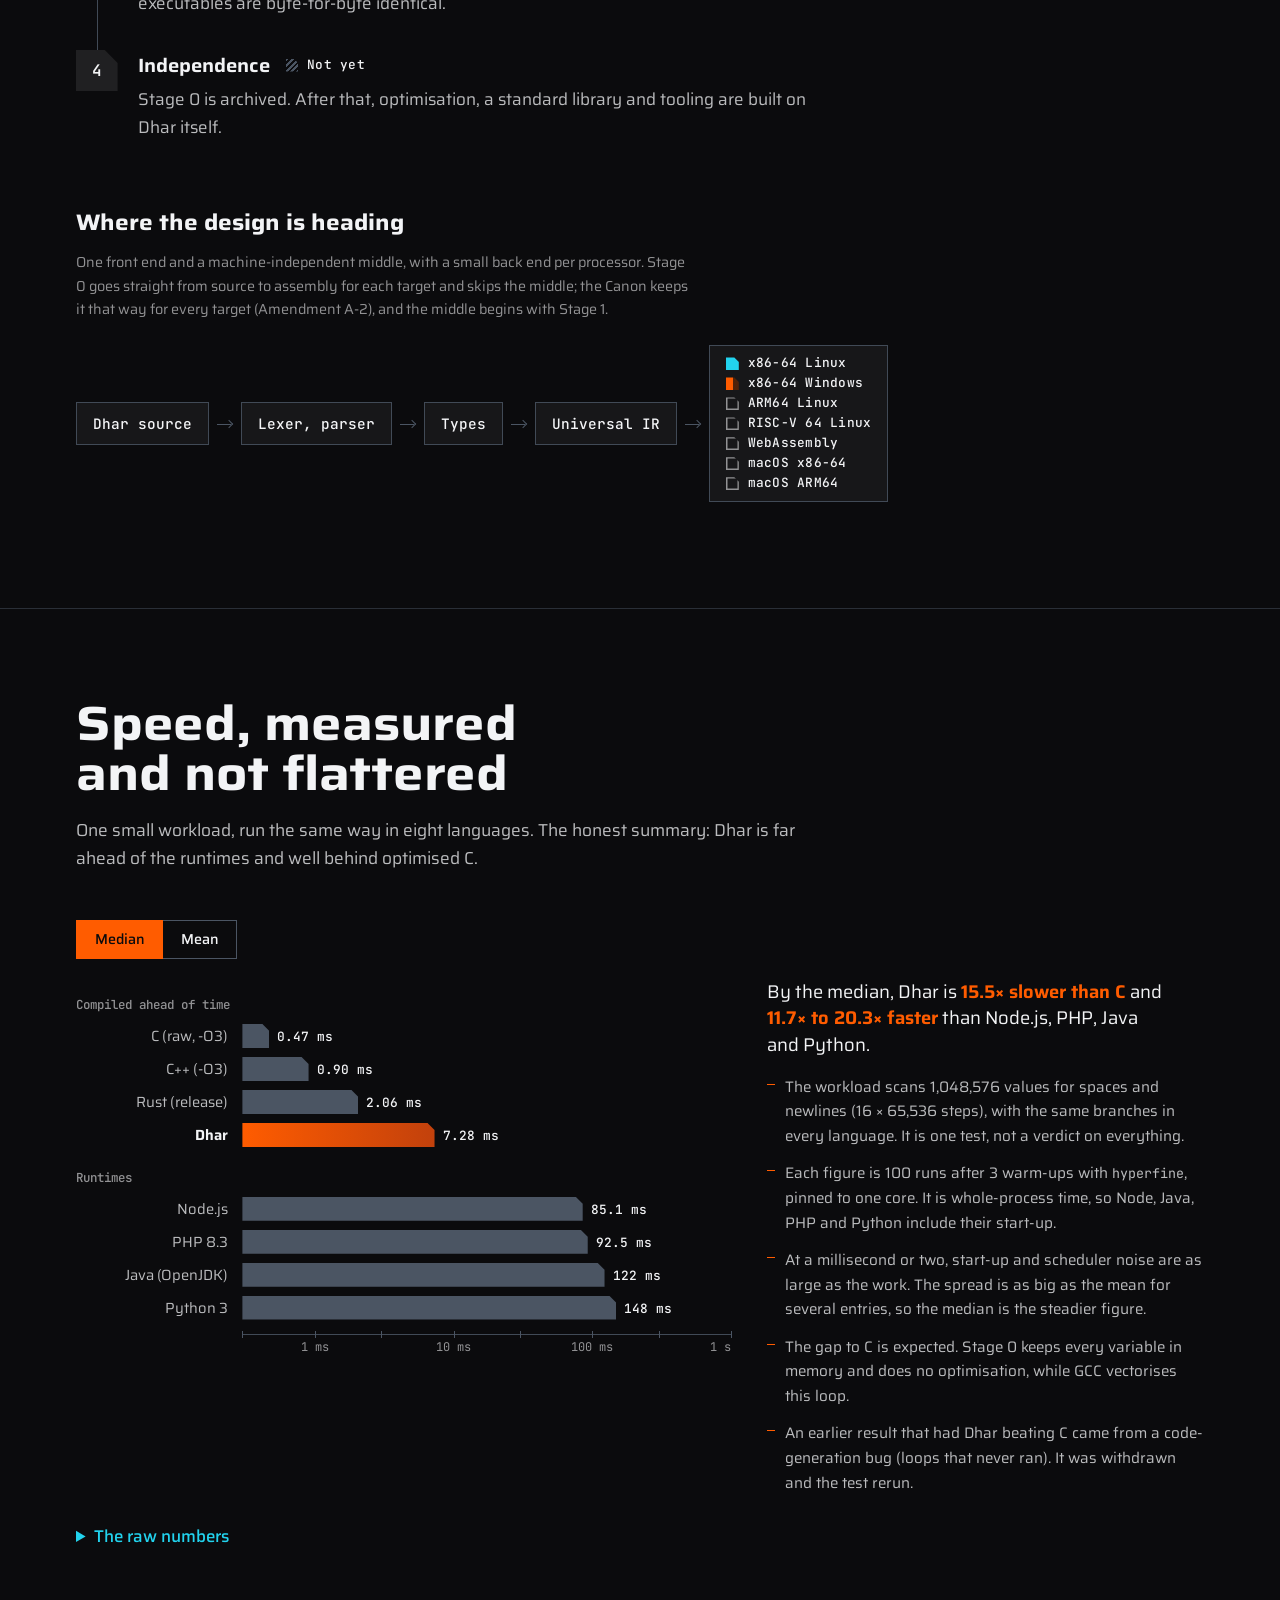
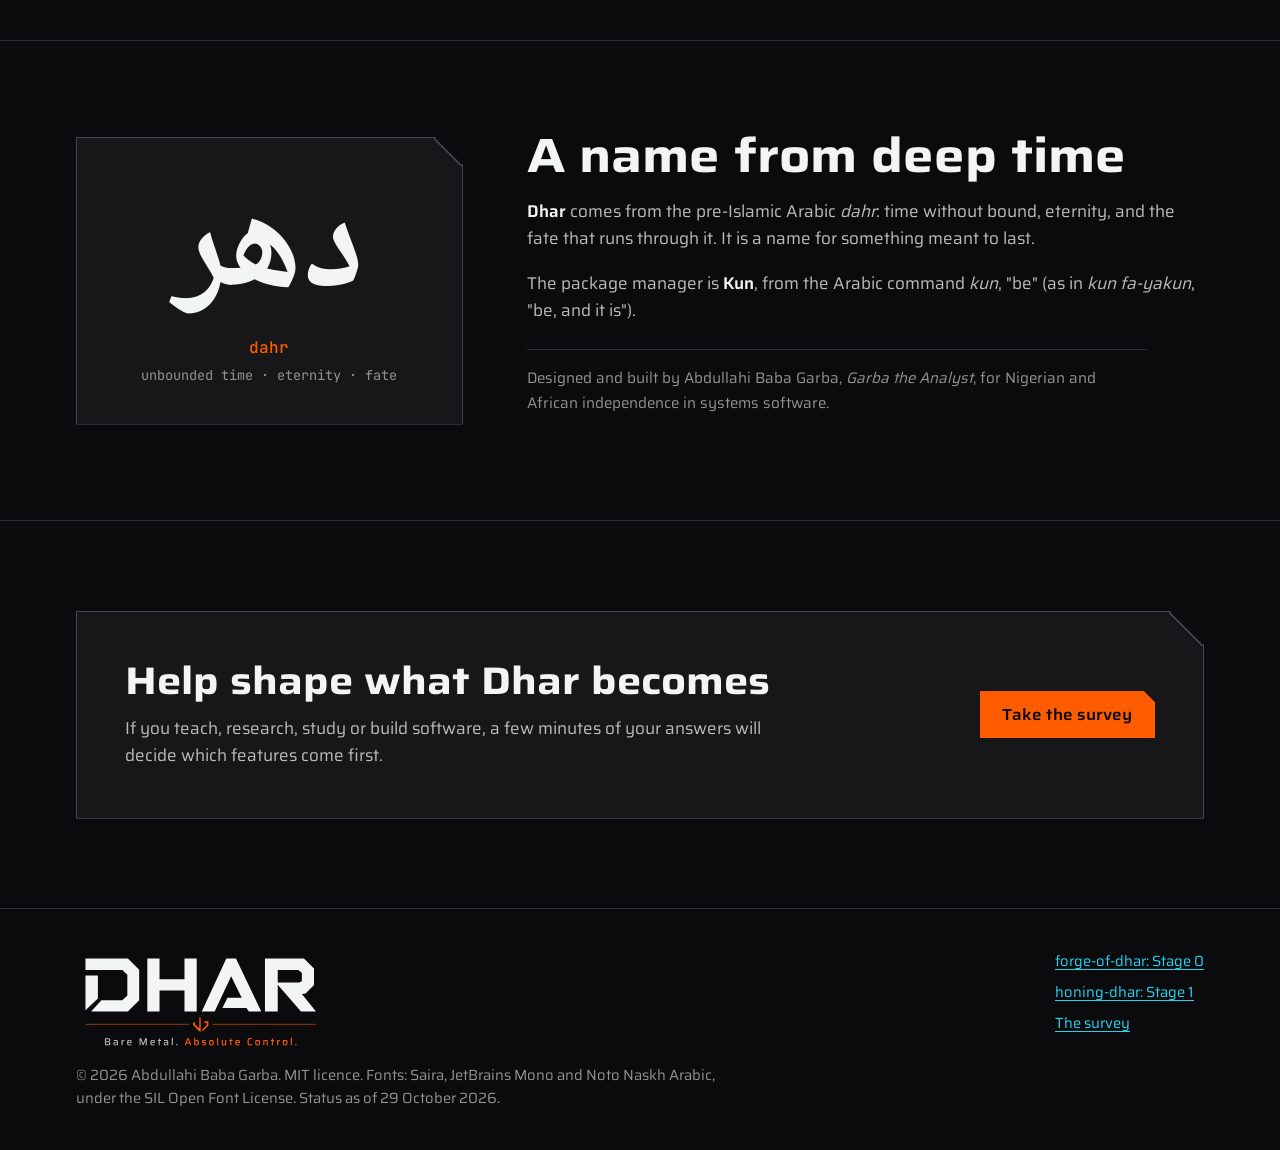
==== commit 566bb1fd: "Canon amended for A-1 and A-2; Canon section on the website; progress report 002 Documentation first" ====
--- a/public/index.html
+++ b/public/index.html
@@ -62,6 +62,7 @@
       <a href="#language">Language</a>
       <a href="#progress">Progress</a>
       <a href="#direction">Direction</a>
+      <a href="#canon">Canon</a>
       <a href="#pipeline">Pipeline</a>
       <a href="#speed">Speed</a>
       <a href="#name">Name</a>
@@ -99,7 +100,7 @@
         <a class="btn" href="#language">Read the code</a>
         <!--survey-hero--><a class="btn quiet" href="survey/">Shape Dhar: take the survey</a><!--/survey-hero-->
       </div>
-      <p class="facts"><b>Stage 0</b> in NASM x86-64 &middot; <b>Linux x86-64</b> output, <b>Windows x64</b> in testing &middot; <b>MIT</b> licence &middot; status checked <b><!--asof-short-->25 Oct 2026<!--/asof-short--></b></p>
+      <p class="facts"><b>Stage 0</b> in NASM x86-64 &middot; <b>Linux x86-64</b> output, <b>Windows x64</b> in testing &middot; <b>MIT</b> licence &middot; status checked <b><!--asof-short-->29 Oct 2026<!--/asof-short--></b></p>
     </div>
   </div>
 </section>
@@ -152,8 +153,8 @@
       </li>
       <li data-status="notyet">
         <span class="chip notyet">Not yet</span>
-        <div><h3>Targets: ARM64, RISC-V, WebAssembly (WASI)</h3>
-        <p><code>dharc</code> refuses these with an error rather than producing the wrong output. The author decided on 23 October 2026 to build them in Stage 0 itself (not postpone them to Stage 1); nothing of that is built yet, and each target is switched on only when the whole test battery passes on it. The Canon still says Stage 0 targets x86-64 only, so the decision needs Canon amendment A-2.</p></div>
+        <div><h3>Targets: Linux ARM64, Linux RISC-V 64, WebAssembly (WASI), macOS</h3>
+        <p><code>dharc</code> refuses these with an error rather than producing the wrong output. The author decided on 23 October 2026 to build them in Stage 0 itself (not postpone them to Stage 1), and on 25 October extended that to every processor and operating system the Canon names. That decision is now in the Canon as Amendment A-2, which lists the committed targets in one place. Nothing of it is built yet: each target is switched on only when the whole test battery passes on it in an emulator (gate G0), and counts as complete only when it passes on a real system (gate G1).</p></div>
       </li>
       <li data-status="designed">
         <span class="chip designed">Designed</span>
@@ -168,7 +169,7 @@
       <li data-status="designed">
         <span class="chip designed">Designed</span>
         <div><h3>Cybersecurity, AI and quantum direction</h3>
-        <p>The direction and its acceptance gates are written down as Canon Amendment A-1, a draft that still needs the author's ratification. Nothing for them is built yet: no <code>std.crypto</code>, no float or tensor types, no quantum back end.</p></div>
+        <p>The direction and its acceptance gates are written down as Canon Amendment A-1, ratified on the author's instruction of 25 October and issued on 26 October 2026; every Canon document now carries it. Nothing for them is built yet: no <code>std.crypto</code>, no float or tensor types, no quantum back end.</p></div>
       </li>
       <li data-status="notyet">
         <span class="chip notyet">Not yet</span>
@@ -185,14 +186,14 @@
         <div><h3>Modules, standard library, <code>Kun</code></h3>
         <p><code>pull</code> and <code>expose</code> are validated but link a single file. There is no importer, no standard library and no package manager yet; programs call the system directly.</p></div>
       </li>
-      <li data-status="notyet">
-        <span class="chip notyet">Not yet</span>
+      <li data-status="designed">
+        <span class="chip designed">Designed</span>
         <div><h3>Try Dhar in the browser</h3>
-        <p>Planned for this website. It needs a way to run <code>dharc</code> and the result in the browser, and nothing of that exists yet.</p></div>
+        <p>Specified in Tooling Dhar §5, a Canon document that is proposed and not yet ratified: the first version compiles a visitor's program on a sandboxed service that keeps nothing, and runs the result in the visitor's browser; a later version runs the compiler in the page. It needs the WebAssembly target, which is not built, so nothing of the playground exists yet.</p></div>
       </li>
 <!-- status:board:end -->
     </ul>
-    <p class="stamp">Checked <!--asof-long-->25 October 2026<!--/asof-long--> against <code>forge-of-dhar</code>, last code change <code><!--commit-forge-->f763ff9<!--/commit-forge--></code>, and <code>honing-dhar</code> at commit <code><!--commit-honing-->cfa336b<!--/commit-honing--></code>. This board is generated from one status file in the repository.</p>
+    <p class="stamp">Checked <!--asof-long-->29 October 2026<!--/asof-long--> against <code>forge-of-dhar</code>, last code change <code><!--commit-forge-->f763ff9<!--/commit-forge--></code>, and <code>honing-dhar</code> at commit <code><!--commit-honing-->cfa336b<!--/commit-honing--></code>. This board is generated from one status file in the repository.</p>
   </div>
 </section>
 
@@ -205,6 +206,7 @@
     </div>
     <ol class="timeline">
 <!-- status:milestones:start -->
+      <li><time datetime="2026-10-29">29 Oct 2026</time><div><h3>Canon amended: direction and targets in every document</h3><p>Between 25 and 29 October all fifteen Canon documents were amended for Amendment A-1 (security, then AI, then quantum; breadth kept as modules) and Amendment A-2 (every processor and operating system in Stage 0, with the gates G0 and G1). A new document, Tooling Dhar, specifies the diagnostics, the editor server and the in-browser playground; it is Proposed, not ratified. The documents are built as PDFs in the website's colours from Markdown sources in the Dhar-website-and-docs repository. The Hallmark gains a section on personal data under the Nigeria Data Protection Act, which says that counsel qualified in Nigerian law must review it before any data is collected. No compiler change in this period: 108 tests, unchanged.</p></div></li>
       <li><time datetime="2026-10-25">25 Oct 2026</time><div><h3>Website, survey and Canon moved to their own repository</h3><p>The website, the survey (now a page of the website, at /survey/), the Canon documents and the progress reports live in one branch of the Dhar-website-and-docs repository, served from Render at https://dhar.onrender.com instead of GitHub Pages. This replaces the GitHub Pages step in Progress Report 001. The survey saves answers in a Supabase database; its table rules were checked on PostgreSQL (36 checks) and the page against an imitation of the service, but not yet against the live project.</p></div></li>
       <li><time datetime="2026-10-25">25 Oct 2026</time><div><h3>Buffer address in <code>scan</code> fixed</h3><p>Checking the Stage 1 sources against the compiler turned up a wrong stack offset: for <code>scan</code> over a local buffer the compiler wrote the buffer's address as <code>rbp-4294967336</code> instead of <code>rbp-40</code>. <code>nasm</code> warned and cut the number down to the right value, so programs printed the right answer and nothing visibly failed. The compiler now writes the right offset; two new tests check the output and the assembly text, and the assembly test fails on the previous compiler. 108 tests pass on both targets.</p></div></li>
       <li><time datetime="2026-10-24">24 Oct 2026</time><div><h3><code>gen(...)</code> is the print function</h3><p>Printing no longer needs a buffer and a raw system call: <code>gen("text")</code>, <code>gen(42)</code> and <code>gen(name)</code> write a string, a number or a variable, for variables declared with a type and for ones whose type was inferred (<code>lock x = 5</code>). <code>gen</code> is strict: parentheses, exactly one argument, and a name that is an <code>i32</code>, <code>str</code> or <code>bool</code>. While testing it, a global <code>flux g: i32 = 77</code> turned out to be silently ignored (the variable stayed 0); the compiler now rejects it with a message, and it is listed as a limit, not fixed. 108 tests pass on both targets; the new tests fail on the previous compiler.</p></div></li>
@@ -351,7 +353,7 @@
   <div class="wrap">
     <div class="sec-head">
       <h2 id="direction-h">Where Dhar is going</h2>
-      <p><!--tracks-intro-->Security first, then AI, then quantum. None of this is built. It starts after Stage 1 compiles itself; until then the work is to leave room for it in the design. Each line below is a gate: a test that must pass before the line is called done.<!--/tracks-intro--></p>
+      <p><!--tracks-intro-->Security first, then AI, then quantum. None of this is built. It starts after Stage 1 compiles itself; until then the work is to leave room for it in the design. Each line below is a gate: a test that must pass before the line is called done. Web, backend, data, blockchain and the other domains stay, as modules on the same core.<!--/tracks-intro--></p>
     </div>
     <div class="tracks">
 <!-- status:tracks:start -->
@@ -390,7 +392,44 @@
       </article>
 <!-- status:tracks:end -->
     </div>
-    <p class="note">The reasons, the design requirements being built into Stage 1 now, and the exact tests are in <a href="https://github.com/garba-the-analyst/dhar-website-and-docs/blob/main/docs/canon/AMENDMENT-A1-DIRECTION.md" rel="noopener">Canon Amendment A-1</a>.</p>
+    <p class="note">The reasons, the design requirements that Stage 1 has to leave room for, and the exact tests are in <a href="https://github.com/garba-the-analyst/dhar-website-and-docs/blob/main/docs/canon/pdf/Amendment_A1_Direction.pdf" rel="noopener">Canon Amendment A-1</a>; the targets are in <a href="https://github.com/garba-the-analyst/dhar-website-and-docs/blob/main/docs/canon/pdf/Amendment_A2_Stage0_Targets.pdf" rel="noopener">Amendment A-2</a>.</p>
+  </div>
+</section>
+
+<!-- ============================ CANON ============================ -->
+<section class="sec" id="canon" aria-labelledby="canon-h">
+  <div class="wrap">
+    <div class="sec-head">
+      <h2 id="canon-h">The Canon of Dhar</h2>
+      <p>The Canon is the written specification of what Dhar is to become, and the tests that say when it has. It contains no status: what exists is on this page above. Seventeen documents, in reading order, each a PDF; the two amendments carry the direction (A-1) and the targets (A-2) into every other document. <b>Proposed</b> means the document waits for the author's ratification.</p>
+    </div>
+<!-- canon:list:start -->
+      <div class="table-wrap">
+        <table class="canon-table">
+          <thead><tr><th scope="col">Document (PDF)</th><th scope="col">Volume</th><th scope="col">Version</th><th scope="col">Standing</th><th scope="col">Pages</th></tr></thead>
+          <tbody>
+          <tr><td><a href="https://github.com/garba-the-analyst/dhar-website-and-docs/blob/main/docs/canon/pdf/Canon_of_Dhar_Master_Index.pdf" rel="noopener">The Canon of Dhar — Master Index</a></td><td class="num">Index</td><td class="num">v1.1</td><td class="num">Ratified</td><td class="num">7</td></tr>
+          <tr><td><a href="https://github.com/garba-the-analyst/dhar-website-and-docs/blob/main/docs/canon/pdf/Spec0_Overview_and_Vision.pdf" rel="noopener">Spec0 — Overview &amp; Vision</a></td><td class="num">I</td><td class="num">v1.3</td><td class="num">Ratified</td><td class="num">11</td></tr>
+          <tr><td><a href="https://github.com/garba-the-analyst/dhar-website-and-docs/blob/main/docs/canon/pdf/Spec1_Language_Specification.pdf" rel="noopener">Spec1 — Language Specification</a></td><td class="num">I</td><td class="num">v3.2</td><td class="num">Ratified</td><td class="num">29</td></tr>
+          <tr><td><a href="https://github.com/garba-the-analyst/dhar-website-and-docs/blob/main/docs/canon/pdf/StageAlpha_Forge_of_Dhar.pdf" rel="noopener">Stage-alpha — Forge of Dhar</a></td><td class="num">II</td><td class="num">v1.1</td><td class="num">Ratified</td><td class="num">6</td></tr>
+          <tr><td><a href="https://github.com/garba-the-analyst/dhar-website-and-docs/blob/main/docs/canon/pdf/6_StageBeta_Honing_Dhar.pdf" rel="noopener">Stage-beta — Honing Dhar</a></td><td class="num">II</td><td class="num">v1.1</td><td class="num">Ratified</td><td class="num">5</td></tr>
+          <tr><td><a href="https://github.com/garba-the-analyst/dhar-website-and-docs/blob/main/docs/canon/pdf/7_StageGamma_Optimizing_Dhar.pdf" rel="noopener">Stage-gamma — Optimizing Dhar</a></td><td class="num">II</td><td class="num">v1.1</td><td class="num">Ratified</td><td class="num">4</td></tr>
+          <tr><td><a href="https://github.com/garba-the-analyst/dhar-website-and-docs/blob/main/docs/canon/pdf/8_StageDelta_Gearing_Dhar.pdf" rel="noopener">Stage-delta — Gearing Dhar</a></td><td class="num">II</td><td class="num">v2.2</td><td class="num">Ratified</td><td class="num">8</td></tr>
+          <tr><td><a href="https://github.com/garba-the-analyst/dhar-website-and-docs/blob/main/docs/canon/pdf/9_StageEpsilon_Deploying_Dhar.pdf" rel="noopener">Stage-epsilon — Deploying Dhar</a></td><td class="num">II</td><td class="num">v1.1</td><td class="num">Ratified</td><td class="num">4</td></tr>
+          <tr><td><a href="https://github.com/garba-the-analyst/dhar-website-and-docs/blob/main/docs/canon/pdf/10_ToolingDhar_Developer_Experience.pdf" rel="noopener">Tooling Dhar — Developer Tools, Diagnostics &amp; the Playground</a></td><td class="num">III</td><td class="num">v1.0</td><td class="num">Proposed</td><td class="num">7</td></tr>
+          <tr><td><a href="https://github.com/garba-the-analyst/dhar-website-and-docs/blob/main/docs/canon/pdf/11_GuildOfDhar_Governance.pdf" rel="noopener">The Guild of Dhar — Governance &amp; Community</a></td><td class="num">III</td><td class="num">v1.1</td><td class="num">Ratified</td><td class="num">5</td></tr>
+          <tr><td><a href="https://github.com/garba-the-analyst/dhar-website-and-docs/blob/main/docs/canon/pdf/12_TemperingDhar_Security_Assurance.pdf" rel="noopener">Tempering Dhar — Security, Assurance &amp; Defence-Grade Engineering</a></td><td class="num">III</td><td class="num">v1.1</td><td class="num">Ratified</td><td class="num">13</td></tr>
+          <tr><td><a href="https://github.com/garba-the-analyst/dhar-website-and-docs/blob/main/docs/canon/pdf/13_CastingDhar_Adoption_Education.pdf" rel="noopener">Casting Dhar — Adoption, Education &amp; Pan-African Strategy</a></td><td class="num">III</td><td class="num">v1.1</td><td class="num">Ratified</td><td class="num">7</td></tr>
+          <tr><td><a href="https://github.com/garba-the-analyst/dhar-website-and-docs/blob/main/docs/canon/pdf/14_FuelingDhar_Business_Funding.pdf" rel="noopener">Fueling Dhar — Business Model, Sustainability &amp; Funding</a></td><td class="num">III</td><td class="num">v1.1</td><td class="num">Ratified</td><td class="num">4</td></tr>
+          <tr><td><a href="https://github.com/garba-the-analyst/dhar-website-and-docs/blob/main/docs/canon/pdf/15_HallmarkOfDhar_Legal.pdf" rel="noopener">The Hallmark of Dhar — Legal, Licensing, IP &amp; Export Posture</a></td><td class="num">III</td><td class="num">v1.1</td><td class="num">Ratified</td><td class="num">7</td></tr>
+          <tr><td><a href="https://github.com/garba-the-analyst/dhar-website-and-docs/blob/main/docs/canon/pdf/ThePact_Program_Management.pdf" rel="noopener">The Pact of Developing Dhar</a></td><td class="num">IV</td><td class="num">v1.1</td><td class="num">Ratified</td><td class="num">7</td></tr>
+          <tr><td><a href="https://github.com/garba-the-analyst/dhar-website-and-docs/blob/main/docs/canon/pdf/Amendment_A1_Direction.pdf" rel="noopener">Amendment A-1 — Direction</a></td><td class="num">Amendment</td><td class="num">v1.0</td><td class="num">Ratified</td><td class="num">8</td></tr>
+          <tr><td><a href="https://github.com/garba-the-analyst/dhar-website-and-docs/blob/main/docs/canon/pdf/Amendment_A2_Stage0_Targets.pdf" rel="noopener">Amendment A-2 — Stage 0 Targets</a></td><td class="num">Amendment</td><td class="num">v1.0</td><td class="num">Ratified</td><td class="num">8</td></tr>
+          </tbody>
+        </table>
+      </div>
+<!-- canon:list:end -->
+    <p class="note">How each document was changed, and where, is in the <a href="https://github.com/garba-the-analyst/dhar-website-and-docs/blob/main/docs/canon/AMENDMENT-INDEX.md" rel="noopener">amendment index</a>; the sources the PDFs are built from are in <a href="https://github.com/garba-the-analyst/dhar-website-and-docs/tree/main/docs/canon/src" rel="noopener">docs/canon/src</a>.</p>
   </div>
 </section>
 
@@ -418,16 +457,18 @@
 
     <div class="target">
       <h3>Where the design is heading</h3>
-      <p class="note" style="max-width:var(--measure)">One front end and a machine-independent middle, with a small back end per processor. Today Stage 0 goes straight from source to x86-64 and skips the middle.</p>
+      <p class="note" style="max-width:var(--measure)">One front end and a machine-independent middle, with a small back end per processor. Stage 0 goes straight from source to assembly for each target and skips the middle; the Canon keeps it that way for every target (Amendment A-2), and the middle begins with Stage 1.</p>
       <ul class="flow" aria-label="Planned compiler pipeline">
         <li>Dhar source</li><li>Lexer, parser</li><li>Types</li><li>Universal IR</li>
         <li class="ends"><ul class="backends">
 <!-- status:backends:start -->
 <li><span class="chip works">x86-64 Linux</span></li>
 <li><span class="chip partly">x86-64 Windows</span></li>
-<li><span class="chip designed">ARM64</span></li>
-<li><span class="chip designed">RISC-V</span></li>
+<li><span class="chip designed">ARM64 Linux</span></li>
+<li><span class="chip designed">RISC-V 64 Linux</span></li>
 <li><span class="chip designed">WebAssembly</span></li>
+<li><span class="chip designed">macOS x86-64</span></li>
+<li><span class="chip designed">macOS ARM64</span></li>
 <!-- status:backends:end -->
 </ul></li>
       </ul>
@@ -576,7 +617,7 @@
   <div class="wrap">
     <div>
       <svg class="mark" viewBox="-14 -14 710.2 288" role="img" aria-label="Dhar. Bare Metal. Absolute Control."><use href="#dhar-logo"/></svg>
-      <p class="small">&copy; 2026 Abdullahi Baba Garba. MIT licence. Fonts: Saira, JetBrains Mono and Noto Naskh Arabic, under the SIL Open Font License. Status as of <!--asof-long-->25 October 2026<!--/asof-long-->.</p>
+      <p class="small">&copy; 2026 Abdullahi Baba Garba. MIT licence. Fonts: Saira, JetBrains Mono and Noto Naskh Arabic, under the SIL Open Font License. Status as of <!--asof-long-->29 October 2026<!--/asof-long-->.</p>
     </div>
     <ul>
       <li><a href="https://github.com/garba-the-analyst/forge-of-dhar" rel="noopener">forge-of-dhar: Stage 0</a></li>
--- a/public/assets/site.css
+++ b/public/assets/site.css
@@ -331,6 +331,15 @@
 td:first-child { white-space: nowrap; }
 td code { color: var(--fg); }
 td .k { font-family: var(--mono); font-size: .9em; }
+.canon-table td:first-child { white-space: normal; }
+.canon-table td a { color: var(--fg); }
+.canon-table td a:hover, .canon-table td a:focus-visible { color: var(--cyan); }
+.canon-table td.num { font-family: var(--mono); font-size: .9rem; white-space: nowrap; color: var(--fg-2); }
+@media (max-width: 40rem) {   /* on a phone keep the three columns that matter: document, version, standing */
+  .canon-table th:nth-child(2), .canon-table td:nth-child(2),
+  .canon-table th:nth-child(5), .canon-table td:nth-child(5) { display: none; }
+  .canon-table th, .canon-table td { padding-right: .6rem; }
+}
 .later { margin: 1.1rem 0 0; max-width: 62rem; }
 .later code { color: var(--fg); }
 
